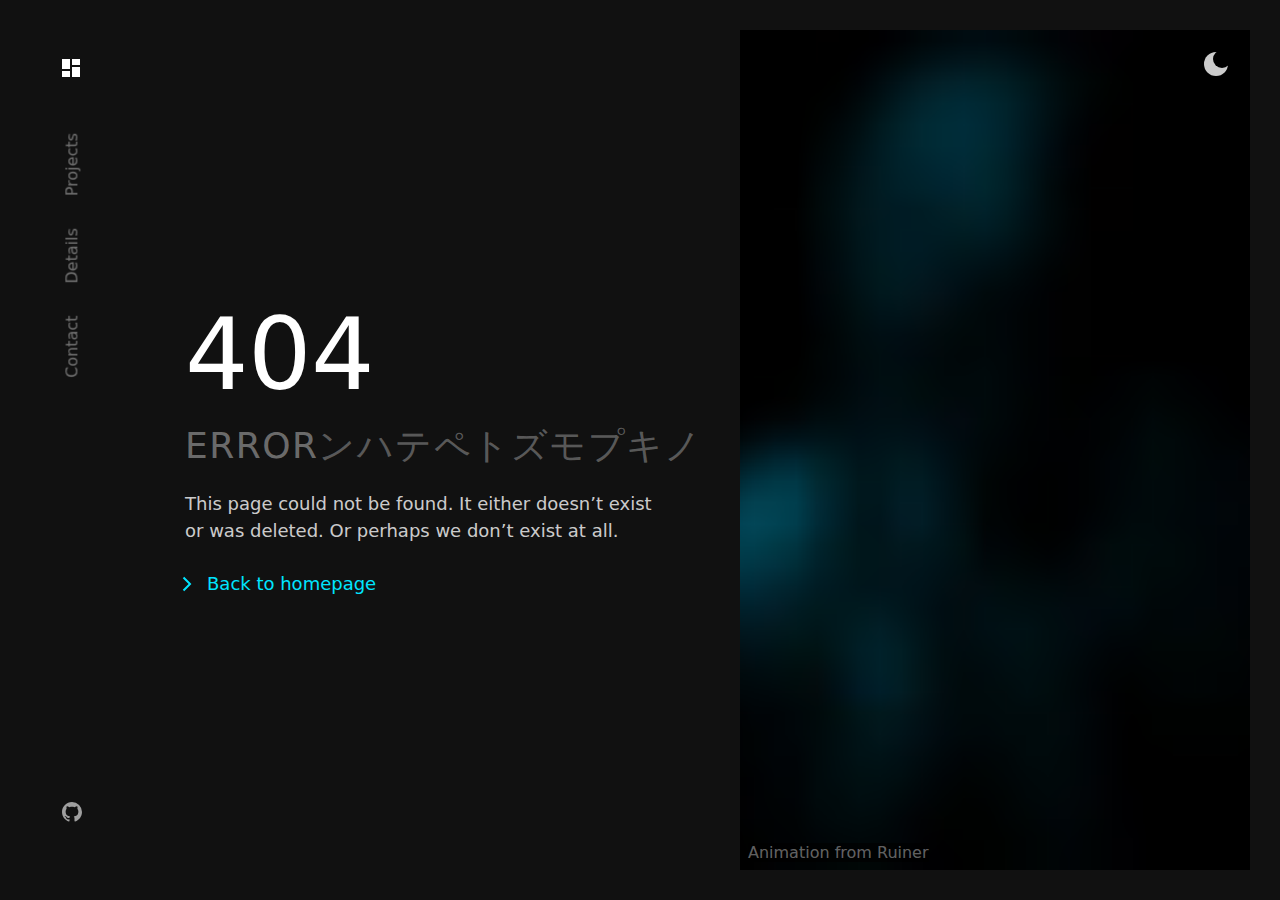
==== index.html @ 621470de "initial" ====
<!DOCTYPE html><html lang="en"><head><meta charset="utf-8"><meta content="width=device-width,initial-scale=1,shrink-to-fit=no,viewport-fit=cover" name="viewport"><link href="/apple-touch-icon.png" rel="apple-touch-icon" sizes="180x180"><link href="/favicon-32x32.png" rel="icon" type="image/png" sizes="32x32"><link href="/favicon-16x16.png" rel="icon" type="image/png" sizes="16x16"><link href="/site.webmanifest" rel="manifest"><link href="/safari-pinned-tab.svg" rel="mask-icon" color="#5bbad5"><meta content="#da532c" name="msapplication-TileColor"><meta content="#ffffff" name="theme-color"><link href="/humans.txt" rel="author" type="text/plain"><link href="/static/css/main.a9c631ac.chunk.css" rel="stylesheet"><script src="/static/js/0.b0298225.chunk.js" charset="utf-8"></script><script src="/static/js/1.e0204490.chunk.js" charset="utf-8"></script><script src="/static/js/2.ca61586b.chunk.js" charset="utf-8"></script><link href="/static/css/5.da871aa2.chunk.css" rel="stylesheet" type="text/css"><script src="/static/js/5.0b6d88a7.chunk.js" charset="utf-8"></script><link href="/static/media/gotham-medium.0ad7d622.woff2" rel="preload" data-react-helmet="true" as="font" crossorigin=""><link href="/static/media/gotham-book.9c2a0ce4.woff2" rel="preload" data-react-helmet="true" as="font" crossorigin=""><link href="https://X/" rel="canonical" data-react-helmet="true"><style data-react-helmet="true">@font-face{font-family:Gotham;font-weight:400;src:url(/static/media/gotham-book.9c2a0ce4.woff2) format("woff");font-display:swap}@font-face{font-family:Gotham;font-weight:500;src:url(/static/media/gotham-medium.0ad7d622.woff2) format("woff2");font-display:swap}</style><style data-react-helmet="true">:root{--rgbBlack:0 0 0;--rgbWhite:255 255 255;--bezierFastoutSlowin:cubic-bezier(0.4, 0.0, 0.2, 1);--durationXS:200ms;--durationS:300ms;--durationM:400ms;--durationL:600ms;--durationXL:800ms;--systemFontStack:system-ui,-apple-system,BlinkMacSystemFont,San Francisco,Roboto,Segoe UI,Ubuntu,Helvetica Neue,sans-serif;--fontStack:Gotham,system-ui,-apple-system,BlinkMacSystemFont,San Francisco,Roboto,Segoe UI,Ubuntu,Helvetica Neue,sans-serif;--monoFontStack:SFMono Regular,Roboto Mono,Consolas,Liberation Mono,Menlo,Courier,monospace;--japaneseFontStack:ヒラギノ角ゴ Pro W3,Hiragino Kaku Gothic Pro,Hiragino Sans,Osaka,メイリオ,Meiryo,Segoe UI,sans-serif;--fontWeightRegular:400;--fontWeightMedium:500;--fontWeightBold:700;--fontSizeH0:8.75rem;--fontSizeH1:6.25rem;--fontSizeH2:3.625rem;--fontSizeH3:2.375rem;--fontSizeH4:1.75rem;--fontSizeBodyXL:1.375rem;--fontSizeBodyL:1.25rem;--fontSizeBodyM:1.125rem;--fontSizeBodyS:1rem;--fontSizeBodyXS:0.875rem;--lineHeightTitle:1.1;--lineHeightBody:1.5;--maxWidthS:540px;--maxWidthM:720px;--maxWidthL:1096px;--maxWidthXL:1680px;--spaceOuter:64px;--spaceXS:4px;--spaceS:8px;--spaceM:16px;--spaceL:24px;--spaceXL:32px;--space2XL:48px;--space3XL:64px;--space4XL:96px;--space5XL:128px}@media (max-width:2080px){:root{--fontSizeH0:7.5rem;--fontSizeH1:5rem}}@media (max-width:1680px){:root{--maxWidthS:480px;--maxWidthM:640px;--maxWidthL:1000px;--maxWidthXL:1100px;--spaceOuter:48px;--fontSizeH0:6.25rem;--fontSizeH1:4.375rem;--fontSizeH2:3.25rem;--fontSizeH3:2.25rem;--fontSizeH4:1.625rem}}@media (max-width:1024px){:root{--fontSizeH0:5rem;--fontSizeH1:3.75rem;--fontSizeH2:3rem;--fontSizeH3:2rem;--fontSizeH4:1.5rem}}@media (max-width:696px){:root{--spaceOuter:24px;--fontSizeH0:3.5rem;--fontSizeH1:2.5rem;--fontSizeH2:2.125rem;--fontSizeH3:1.75rem;--fontSizeH4:1.375rem;--fontSizeBodyL:1.125rem;--fontSizeBodyM:1rem;--fontSizeBodyS:0.875rem}}@media (max-width:400px){:root{--spaceOuter:16px;--fontSizeH0:2.625rem;--fontSizeH1:2.375rem;--fontSizeH2:1.75rem;--fontSizeH3:1.5rem;--fontSizeH4:1.25rem}}.dark{--rgbBackground:17 17 17;--rgbBackgroundLight:26 26 26;--rgbPrimary:0 229 255;--rgbAccent:0 229 255;--rgbText:255 255 255;--rgbError:255 0 60;--colorTextTitle:rgb(var(--rgbText) / 1);--colorTextBody:rgb(var(--rgbText) / 0.8);--colorTextLight:rgb(var(--rgbText) / 0.6)}.light{--rgbBackground:242 242 242;--rgbBackgroundLight:255 255 255;--rgbPrimary:0 0 0;--rgbAccent:0 229 255;--rgbText:0 0 0;--rgbError:210 14 60;--colorTextTitle:rgb(var(--rgbText) / 1);--colorTextBody:rgb(var(--rgbText) / 0.7);--colorTextLight:rgb(var(--rgbText) / 0.6)}</style><title>Xavier W. Wang | Designer + Developer</title><link href="/static/media/iphone-11.dfa3acae.glb" rel="prefetch" data-react-helmet="true" as="fetch" crossorigin=""><link href="/static/media/macbook-pro.29527f3f.glb" rel="prefetch" data-react-helmet="true" as="fetch" crossorigin=""><meta content="Portfolio of Xavier W. Wang – a digital designer working on web & mobile apps with a focus on motion and user experience design." name="description" data-react-helmet="true"></head><body class="dark"><script>const preferredTheme=JSON.parse(localStorage.getItem("theme"));document.body.className=preferredTheme||"dark"</script><div id="root"><a class="visually-hidden skip-to-main visually-hidden--show-on-focus" href="#MainContent">Skip to main content</a><header class="navbar"><a class="navbar__logo" href="/#intro" aria-label="Hamish Williams, Designer"><svg aria-hidden="true" height="29" viewBox="0 0 26 29" width="46" class="monogram"><defs><clipPath id="monogram-clip-1"><path d="M13,3V9H21V3M13,21H21V11H13M3,21H11V15H3M3,13H11V3H3V13Z"></path></clipPath></defs><rect height="100%" width="100%" clip-path="url(#monogram-clip-1)"></rect><g clip-path="url(#monogram-clip-1)"><rect height="100%" width="100%" class="monogram__highlight"></rect></g></svg></a><button aria-expanded="false" aria-label="Menu" class="button nav-toggle button--icon-only"><span class="button__text"><div class="nav-toggle__inner"><svg aria-hidden="true" height="24" viewBox="0 0 24 24" width="24" class="icon nav-toggle__icon nav-toggle__icon--menu"><path d="M22 6H2V4h20v2zM2 13h16v-2H2v2zm0 7h20v-2H2v2z"></path></svg><svg aria-hidden="true" height="24" viewBox="0 0 24 24" width="24" class="icon nav-toggle__icon nav-toggle__icon--close"><path d="M19 6.41L17.59 5 12 10.59 6.41 5 5 6.41 10.59 12 5 17.59 6.41 19 12 13.41 17.59 19 19 17.59 13.41 12z"></path></svg></div></span></button><nav class="navbar__nav"><div class="navbar__nav-list"><a class="navbar__nav-link" href="/#project-1">Projects</a><a class="navbar__nav-link" href="/#details">Details</a><a class="navbar__nav-link" href="/contact">Contact</a></div><div class="navbar__nav-icons"><a class="navbar__nav-icon-link" href="https://github.com/Xavier-WW" rel="noopener noreferrer" target="_blank" aria-label="Github"><svg aria-hidden="true" height="24" viewBox="0 0 24 24" width="24" class="icon navbar__nav-icon"><path d="M12 2C6.477 2 2 6.477 2 12c0 4.42 2.87 8.17 6.84 9.5.5.08.66-.23.66-.5v-1.69c-2.77.6-3.36-1.34-3.36-1.34-.46-1.16-1.11-1.47-1.11-1.47-.91-.62.07-.6.07-.6 1 .07 1.53 1.03 1.53 1.03.87 1.52 2.34 1.07 2.91.83.09-.65.35-1.09.63-1.34-2.22-.25-4.55-1.11-4.55-4.92 0-1.11.38-2 1.03-2.71-.1-.25-.45-1.29.1-2.64 0 0 .84-.27 2.75 1.02.79-.22 1.65-.33 2.5-.33.85 0 1.71.11 2.5.33 1.91-1.29 2.75-1.02 2.75-1.02.55 1.35.2 2.39.1 2.64.65.71 1.03 1.6 1.03 2.71 0 3.82-2.34 4.66-4.57 4.91.36.31.69.92.69 1.85V21c0 .27.16.59.67.5C19.14 20.16 22 16.42 22 12A10 10 0 0012 2z"></path></svg></a></div></nav></header><main class="app" id="MainContent" tabindex="-1"><div class="app__page app__page--entered"><div class="home"><section aria-labelledby="intro-title" class="section intro" id="intro" tabindex="-1"><header class="intro__text"><h1 class="intro__name intro__name--exited" id="intro-title"><span class="decoder-text"><span class="visually-hidden decoder-text__label visually-hidden--hidden">Xavier W. Wang</span><span class="decoder-text__content" aria-hidden="true"><span class="decoder-text__glyph">カ</span><span class="decoder-text__glyph">ネ</span><span class="decoder-text__glyph">ポ</span><span class="decoder-text__glyph">ソ</span><span class="decoder-text__glyph">サ</span><span class="decoder-text__glyph">ラ</span><span class="decoder-text__glyph">フ</span><span class="decoder-text__glyph">ユ</span><span class="decoder-text__glyph">ー</span><span class="decoder-text__glyph">ソ</span><span class="decoder-text__glyph">レ</span><span class="decoder-text__glyph">エ</span><span class="decoder-text__glyph">キ</span><span class="decoder-text__glyph">コ</span></span></span></h1><h2 class="intro__title heading heading--align-auto heading--level-0 heading--weight-medium"><span class="visually-hidden intro__title-label visually-hidden--hidden">Designer + Developer, Prototyper, Painter, Illustrator, and Modder</span><span class="intro__title-row intro__title-row--hidden" aria-hidden="true"><span class="intro__title-word intro__title-word--exited" style="--delay:200ms">Designer</span><span class="intro__title-line intro__title-line--exited"></span></span><span class="intro__title-row intro__title-row--hidden"><span class="intro__title-word intro__title-word--plus intro__title-word--entering" aria-hidden="true" style="--delay:600ms">Developer</span></span></h2></header><div class="intro__mobile-scroll-indicator intro__mobile-scroll-indicator--exited"><svg aria-hidden="true" height="15" viewBox="0 0 43 15" width="43" stroke="currentColor"><path d="M1 1l20.5 12L42 1" fill="none" stroke-width="2"></path></svg></div></section><section aria-labelledby="project-1-title" class="section project-summary" id="project-1" tabindex="-1"><div class="project-summary__content"><div class="project-summary__preview"><svg aria-hidden="true" height="137" viewBox="0 0 750 137" width="750" class="project-summary__svg project-summary__svg--laptop project-summary__svg--exited" fill="currentColor" style="--opacity:1"><path d="M113.904 33.552l-.288 1.152a18.13 18.13 0 0 1-.432 1.44l-.864 3.744c-11.808 46.224-36.864 75.312-82.656 95.76-4.752-9.648-8.784-15.12-18.144-24.192 38.304-11.952 64.224-37.44 72.432-70.992H23.76c-15.264.144-18.72.288-23.76.864v-25.92c5.472.864 9.504 1.152 24.192 1.152h73.44c.432-8.928 7.344-15.552 16.128-15.552 9.072 0 16.272 7.2 16.272 16.272s-7.056 16.128-16.128 16.272zm-.144-24.48c-4.464 0-8.208 3.744-8.208 8.208 0 4.32 3.744 8.064 8.208 8.064s8.208-3.744 8.208-8.064c0-4.464-3.744-8.208-8.208-8.208zm104.528 111.024h-61.776v9.936h-26.208c.864-7.92 1.152-12.816 1.152-23.472V32.544c0-6.192-.144-10.656-.576-16.56 5.04.432 7.92.576 17.424.576h77.616c8.928 0 11.088 0 17.856-.576-.288 5.04-.432 10.224-.432 16.992v73.008c0 11.088.288 18 1.008 23.76h-26.064v-9.648zm0-23.04V39.6h-61.776v57.456h61.776zm45.776-68.688L276.88 7.92c15.84 5.76 31.392 12.96 41.328 19.008L305.392 48.96C292 40.032 276.88 32.544 264.064 28.368zm73.008-16.992l14.256-4.752c5.04 6.624 9.36 14.688 12.672 22.896l-14.256 5.184c-3.888-9.504-7.488-16.272-12.672-23.328zm-84.24 52.416L266.08 43.2c15.408 6.048 28.944 12.816 40.176 20.448l-12.24 22.608c-10.368-8.064-26.496-16.848-41.184-22.464zM357.808 4.608L371.344 0c4.752 6.048 8.784 12.816 12.816 22.176l-13.824 5.04c-4.032-9.504-7.776-16.272-12.528-22.608zm-93.6 128.88l-7.2-27.36c12.672 0 30.96-3.888 44.352-9.216 26.928-10.656 45.936-31.824 56.16-62.928 6.912 7.776 13.536 13.392 21.168 18C360.4 97.2 327.712 121.968 274.432 131.04c-5.04 1.008-7.344 1.584-10.224 2.448zM449.952 64.8v42.912h22.464c9.216 0 13.68-.144 19.44-.864v21.888c-5.184-.432-9.216-.576-19.44-.576h-66.96c-10.512 0-12.672 0-19.584.576v-21.888c5.328.72 8.928.864 19.44.864h21.6V64.8h-13.248c-9.504 0-12.528.144-18.72.72V43.488c5.616.72 9.936 1.008 18.576 1.008h50.256c9.216 0 13.248-.288 18.864-1.008V65.52c-4.032-.432-9.936-.72-18.864-.72h-13.824zm97.472-62.064l27.216 4.896c-.72 1.296-1.008 1.728-1.728 3.6-.288.432-.576 1.296-1.008 2.16-.576 1.44-1.008 2.448-1.296 3.024-1.872 4.176-1.872 4.176-2.88 6.192l36.144-.432c5.616 0 7.2-.288 10.656-1.584L626.48 32.4c-1.728 2.88-2.16 3.744-4.176 10.224-7.344 23.904-17.136 42.624-29.808 57.024C579.392 114.624 563.12 126 539.504 136.8c-4.752-9.216-9.216-14.832-17.28-21.888 20.448-7.488 35.424-16.704 48.096-29.376 10.656-10.8 18.72-24.336 24.048-40.896l-38.304.432c-9.36 14.832-19.008 25.344-32.688 36.144-7.344-8.352-10.944-11.52-20.448-17.28 17.568-12.384 28.944-25.488 38.304-43.92 3.744-7.488 5.472-12.24 6.192-17.28zm137.936 130.32h-27.792c.576-6.48.864-10.656.864-22.032V27.216c0-11.664-.144-13.104-1.008-20.88h27.792c-.576 4.176-.72 11.376-.72 21.024v19.728c24.48 8.064 43.056 16.56 65.52 29.952l-13.68 24.48c-13.968-9.648-30.96-19.008-45.36-25.056-5.04-2.016-5.04-2.016-6.48-2.88v37.44c0 9.648.288 16.848.864 22.032z"></path></svg><div class="model project-summary__model project-summary__model--laptop" style="--delay:800ms" aria-label="Glimpse" role="img"><canvas class="model__canvas" height="1008" style="width:604px;height:504px" width="1208"></canvas></div></div><div class="project-summary__details"><div class="project-summary__index" aria-hidden="true"><div class="divider" style="--lineWidth:100%;--lineHeight:2px;--collapseDelay:1000ms"><div class="divider__line divider__line--collapsed"></div></div><span class="project-summary__index-number project-summary__index-number--exited">01</span></div><h2 class="project-summary__title project-summary__title--exited heading heading--align-auto heading--level-3 heading--weight-medium" id="project-1-title">Designing the future of education</h2><p class="project-summary__description project-summary__description--exited text text--align-auto text--size-m text--weight-auto">Designing a platform to bridge front-end designers and developers</p><div class="project-summary__button project-summary__button--exited"><a class="button" href="/projects/X"><span class="button__text">View Project</span><svg aria-hidden="true" height="24" viewBox="0 0 24 24" width="24" class="icon button__icon button__icon--end button__icon--shift"><path d="M14.207 4.793l6.5 6.5.707.707-.707.707-6.5 6.5-1.414-1.414L17.586 13H3v-2h14.586l-4.793-4.793 1.414-1.414z"></path></svg></a></div></div></div></section><section aria-labelledby="project-2 genre-2-title" class="section project-summary project-summary--alternate" id="project-2 genre-2" tabindex="-1"><div class="project-summary__content"><div class="project-summary__preview"><svg aria-hidden="true" height="137" viewBox="0 0 750 137" width="750" class="project-summary__svg project-summary__svg--phone project-summary__svg--exited" fill="currentColor" style="--opacity:1"><path d="M113.904 33.552l-.288 1.152a18.13 18.13 0 0 1-.432 1.44l-.864 3.744c-11.808 46.224-36.864 75.312-82.656 95.76-4.752-9.648-8.784-15.12-18.144-24.192 38.304-11.952 64.224-37.44 72.432-70.992H23.76c-15.264.144-18.72.288-23.76.864v-25.92c5.472.864 9.504 1.152 24.192 1.152h73.44c.432-8.928 7.344-15.552 16.128-15.552 9.072 0 16.272 7.2 16.272 16.272s-7.056 16.128-16.128 16.272zm-.144-24.48c-4.464 0-8.208 3.744-8.208 8.208 0 4.32 3.744 8.064 8.208 8.064s8.208-3.744 8.208-8.064c0-4.464-3.744-8.208-8.208-8.208zm104.528 111.024h-61.776v9.936h-26.208c.864-7.92 1.152-12.816 1.152-23.472V32.544c0-6.192-.144-10.656-.576-16.56 5.04.432 7.92.576 17.424.576h77.616c8.928 0 11.088 0 17.856-.576-.288 5.04-.432 10.224-.432 16.992v73.008c0 11.088.288 18 1.008 23.76h-26.064v-9.648zm0-23.04V39.6h-61.776v57.456h61.776zm45.776-68.688L276.88 7.92c15.84 5.76 31.392 12.96 41.328 19.008L305.392 48.96C292 40.032 276.88 32.544 264.064 28.368zm73.008-16.992l14.256-4.752c5.04 6.624 9.36 14.688 12.672 22.896l-14.256 5.184c-3.888-9.504-7.488-16.272-12.672-23.328zm-84.24 52.416L266.08 43.2c15.408 6.048 28.944 12.816 40.176 20.448l-12.24 22.608c-10.368-8.064-26.496-16.848-41.184-22.464zM357.808 4.608L371.344 0c4.752 6.048 8.784 12.816 12.816 22.176l-13.824 5.04c-4.032-9.504-7.776-16.272-12.528-22.608zm-93.6 128.88l-7.2-27.36c12.672 0 30.96-3.888 44.352-9.216 26.928-10.656 45.936-31.824 56.16-62.928 6.912 7.776 13.536 13.392 21.168 18C360.4 97.2 327.712 121.968 274.432 131.04c-5.04 1.008-7.344 1.584-10.224 2.448zM449.952 64.8v42.912h22.464c9.216 0 13.68-.144 19.44-.864v21.888c-5.184-.432-9.216-.576-19.44-.576h-66.96c-10.512 0-12.672 0-19.584.576v-21.888c5.328.72 8.928.864 19.44.864h21.6V64.8h-13.248c-9.504 0-12.528.144-18.72.72V43.488c5.616.72 9.936 1.008 18.576 1.008h50.256c9.216 0 13.248-.288 18.864-1.008V65.52c-4.032-.432-9.936-.72-18.864-.72h-13.824zm97.472-62.064l27.216 4.896c-.72 1.296-1.008 1.728-1.728 3.6-.288.432-.576 1.296-1.008 2.16-.576 1.44-1.008 2.448-1.296 3.024-1.872 4.176-1.872 4.176-2.88 6.192l36.144-.432c5.616 0 7.2-.288 10.656-1.584L626.48 32.4c-1.728 2.88-2.16 3.744-4.176 10.224-7.344 23.904-17.136 42.624-29.808 57.024C579.392 114.624 563.12 126 539.504 136.8c-4.752-9.216-9.216-14.832-17.28-21.888 20.448-7.488 35.424-16.704 48.096-29.376 10.656-10.8 18.72-24.336 24.048-40.896l-38.304.432c-9.36 14.832-19.008 25.344-32.688 36.144-7.344-8.352-10.944-11.52-20.448-17.28 17.568-12.384 28.944-25.488 38.304-43.92 3.744-7.488 5.472-12.24 6.192-17.28zm137.936 130.32h-27.792c.576-6.48.864-10.656.864-22.032V27.216c0-11.664-.144-13.104-1.008-20.88h27.792c-.576 4.176-.72 11.376-.72 21.024v19.728c24.48 8.064 43.056 16.56 65.52 29.952l-13.68 24.48c-13.968-9.648-30.96-19.008-45.36-25.056-5.04-2.016-5.04-2.016-6.48-2.88v37.44c0 9.648.288 16.848.864 22.032z"></path></svg><div class="model project-summary__model project-summary__model--phone" style="--delay:500ms" aria-label="XXX" role="img"><canvas class="model__canvas" height="1334" style="width:466px;height:667px" width="932"></canvas></div></div><div class="project-summary__details"><div class="project-summary__index" aria-hidden="true"><div class="divider" style="--lineWidth:100%;--lineHeight:2px;--collapseDelay:1000ms"><div class="divider__line divider__line--collapsed"></div></div><span class="project-summary__index-number project-summary__index-number--exited">02</span></div><h2 class="project-summary__title project-summary__title--exited heading heading--align-auto heading--level-3 heading--weight-medium" id="project-2 genre-2-title">project-2 genre-2</h2><p class="project-summary__description project-summary__description--exited text text--align-auto text--size-m text--weight-auto">Design and development -</p><div class="project-summary__button project-summary__button--exited"><a class="button" href="https://" rel="noopener noreferrer" target="_blank"><span class="button__text">View </span><svg aria-hidden="true" height="24" viewBox="0 0 24 24" width="24" class="icon button__icon button__icon--end button__icon--shift"><path d="M14.207 4.793l6.5 6.5.707.707-.707.707-6.5 6.5-1.414-1.414L17.586 13H3v-2h14.586l-4.793-4.793 1.414-1.414z"></path></svg></a></div></div></div></section><section aria-labelledby="project-3 genre-3-title" class="section project-summary" id="project-3 genre-3" tabindex="-1"><div class="project-summary__content"><div class="project-summary__preview"><svg aria-hidden="true" height="137" viewBox="0 0 750 137" width="750" class="project-summary__svg project-summary__svg--laptop project-summary__svg--exited" fill="currentColor" style="--opacity:1"><path d="M113.904 33.552l-.288 1.152a18.13 18.13 0 0 1-.432 1.44l-.864 3.744c-11.808 46.224-36.864 75.312-82.656 95.76-4.752-9.648-8.784-15.12-18.144-24.192 38.304-11.952 64.224-37.44 72.432-70.992H23.76c-15.264.144-18.72.288-23.76.864v-25.92c5.472.864 9.504 1.152 24.192 1.152h73.44c.432-8.928 7.344-15.552 16.128-15.552 9.072 0 16.272 7.2 16.272 16.272s-7.056 16.128-16.128 16.272zm-.144-24.48c-4.464 0-8.208 3.744-8.208 8.208 0 4.32 3.744 8.064 8.208 8.064s8.208-3.744 8.208-8.064c0-4.464-3.744-8.208-8.208-8.208zm104.528 111.024h-61.776v9.936h-26.208c.864-7.92 1.152-12.816 1.152-23.472V32.544c0-6.192-.144-10.656-.576-16.56 5.04.432 7.92.576 17.424.576h77.616c8.928 0 11.088 0 17.856-.576-.288 5.04-.432 10.224-.432 16.992v73.008c0 11.088.288 18 1.008 23.76h-26.064v-9.648zm0-23.04V39.6h-61.776v57.456h61.776zm45.776-68.688L276.88 7.92c15.84 5.76 31.392 12.96 41.328 19.008L305.392 48.96C292 40.032 276.88 32.544 264.064 28.368zm73.008-16.992l14.256-4.752c5.04 6.624 9.36 14.688 12.672 22.896l-14.256 5.184c-3.888-9.504-7.488-16.272-12.672-23.328zm-84.24 52.416L266.08 43.2c15.408 6.048 28.944 12.816 40.176 20.448l-12.24 22.608c-10.368-8.064-26.496-16.848-41.184-22.464zM357.808 4.608L371.344 0c4.752 6.048 8.784 12.816 12.816 22.176l-13.824 5.04c-4.032-9.504-7.776-16.272-12.528-22.608zm-93.6 128.88l-7.2-27.36c12.672 0 30.96-3.888 44.352-9.216 26.928-10.656 45.936-31.824 56.16-62.928 6.912 7.776 13.536 13.392 21.168 18C360.4 97.2 327.712 121.968 274.432 131.04c-5.04 1.008-7.344 1.584-10.224 2.448zM449.952 64.8v42.912h22.464c9.216 0 13.68-.144 19.44-.864v21.888c-5.184-.432-9.216-.576-19.44-.576h-66.96c-10.512 0-12.672 0-19.584.576v-21.888c5.328.72 8.928.864 19.44.864h21.6V64.8h-13.248c-9.504 0-12.528.144-18.72.72V43.488c5.616.72 9.936 1.008 18.576 1.008h50.256c9.216 0 13.248-.288 18.864-1.008V65.52c-4.032-.432-9.936-.72-18.864-.72h-13.824zm97.472-62.064l27.216 4.896c-.72 1.296-1.008 1.728-1.728 3.6-.288.432-.576 1.296-1.008 2.16-.576 1.44-1.008 2.448-1.296 3.024-1.872 4.176-1.872 4.176-2.88 6.192l36.144-.432c5.616 0 7.2-.288 10.656-1.584L626.48 32.4c-1.728 2.88-2.16 3.744-4.176 10.224-7.344 23.904-17.136 42.624-29.808 57.024C579.392 114.624 563.12 126 539.504 136.8c-4.752-9.216-9.216-14.832-17.28-21.888 20.448-7.488 35.424-16.704 48.096-29.376 10.656-10.8 18.72-24.336 24.048-40.896l-38.304.432c-9.36 14.832-19.008 25.344-32.688 36.144-7.344-8.352-10.944-11.52-20.448-17.28 17.568-12.384 28.944-25.488 38.304-43.92 3.744-7.488 5.472-12.24 6.192-17.28zm137.936 130.32h-27.792c.576-6.48.864-10.656.864-22.032V27.216c0-11.664-.144-13.104-1.008-20.88h27.792c-.576 4.176-.72 11.376-.72 21.024v19.728c24.48 8.064 43.056 16.56 65.52 29.952l-13.68 24.48c-13.968-9.648-30.96-19.008-45.36-25.056-5.04-2.016-5.04-2.016-6.48-2.88v37.44c0 9.648.288 16.848.864 22.032z"></path></svg><div class="model project-summary__model project-summary__model--laptop" style="--delay:800ms" aria-label="Annotating a biomedical" role="img"><canvas class="model__canvas" height="1008" style="width:604px;height:504px" width="1208"></canvas></div></div><div class="project-summary__details"><div class="project-summary__index" aria-hidden="true"><div class="divider" style="--lineWidth:100%;--lineHeight:2px;--collapseDelay:1000ms"><div class="divider__line divider__line--collapsed"></div></div><span class="project-summary__index-number project-summary__index-number--exited">03</span></div><h2 class="project-summary__title project-summary__title--exited heading heading--align-auto heading--level-3 heading--weight-medium" id="project-3 genre-3-title">project-3 genre-3</h2><p class="project-summary__description project-summary__description--exited text text--align-auto text--size-m text--weight-auto">I</p><div class="project-summary__button project-summary__button--exited"><a class="button" href="/projects/X"><span class="button__text">View Project</span><svg aria-hidden="true" height="24" viewBox="0 0 24 24" width="24" class="icon button__icon button__icon--end button__icon--shift"><path d="M14.207 4.793l6.5 6.5.707.707-.707.707-6.5 6.5-1.414-1.414L17.586 13H3v-2h14.586l-4.793-4.793 1.414-1.414z"></path></svg></a></div></div></div></section><section aria-labelledby="details-title" class="section profile" id="details" tabindex="-1"><div class="profile__content"><div class="profile__column"><h3 class="profile__title profile__title--exited heading heading--align-auto heading--level-3 heading--weight-medium" id="details-title"><span class="decoder-text"><span class="visually-hidden decoder-text__label visually-hidden--hidden">Hi there</span><span class="decoder-text__content" aria-hidden="true"><span class="decoder-text__glyph">ヰ</span><span class="decoder-text__glyph">ゼ</span><span class="decoder-text__glyph">メ</span><span class="decoder-text__glyph">ボ</span><span class="decoder-text__glyph">ネ</span><span class="decoder-text__glyph">パ</span><span class="decoder-text__glyph">ブ</span><span class="decoder-text__glyph">ユ</span></span></span></h3><p class="profile__description profile__description--exited text text--align-auto text--size-l text--weight-auto">I’m Xavier, currently, I live in Halifax working as an Interdisciplinary designer. My projects include UX design, Graphic design, and Design consult. Being comfortable with code allows me to rapidly prototype and validate experiences. If you're interested in the tools and software I use check out my <a class="link" href="/uses">uses page</a>.</p><p class="profile__description profile__description--exited text text--align-auto text--size-l text--weight-auto">I’m always down for hearing about new projects, so feel free to drop me a line.</p><a class="button profile__button profile__button--exited button--secondary" href="/contact"><svg aria-hidden="true" height="24" viewBox="0 0 24 24" width="24" class="icon button__icon button__icon--start"><path d="M2.01 21L23 12 2.01 3 2 10l15 2-15 2 .01 7z"></path></svg><span class="button__text">Send me a message</span></a></div><div class="profile__column"><div class="profile__tag" aria-hidden="true"><div class="divider" style="--lineWidth:100%;--lineHeight:2px;--collapseDelay:1000ms"><div class="divider__line divider__line--collapsed"></div></div><div class="profile__tag-text profile__tag-text--exited">About Me</div></div><div class="profile__image-wrapper"><div class="image image--dark image--reveal" style="--delay:100ms"><div class="image__element-wrapper image__element-wrapper--reveal" style="--delay:1100ms"><img alt="Me standing in front of the Torii on Miyajima, an island off the coast of Hiroshima in Japan" class="image__element" decoding="async" height="504" width="432" sizes="(max-width: 696px) 100vw, 480px"><img alt="" class="image__placeholder" decoding="async" height="504" width="432" aria-hidden="true" role="presentation" src="[data-uri]" style="--delay:100ms"></div></div><svg aria-hidden="true" height="765" viewBox="0 0 135 765" width="135" class="profile__svg profile__svg--exited" fill="currentColor"><path d="M32.544 651.088l1.152.288c.576.144 1.008.288 1.44.432l3.744.864c46.224 11.808 75.312 36.864 95.76 82.656-9.648 4.752-15.12 8.784-24.192 18.144-11.952-38.304-37.44-64.224-70.992-72.432v60.192c.144 15.264.288 18.72.864 23.76H14.4c.864-5.472 1.152-9.504 1.152-24.192v-73.44C6.624 666.928 0 660.016 0 651.232c0-9.072 7.2-16.272 16.272-16.272s16.128 7.056 16.272 16.128zm-24.48.144c0 4.464 3.744 8.208 8.208 8.208 4.32 0 8.064-3.744 8.064-8.208s-3.744-8.208-8.064-8.208c-4.464 0-8.208 3.744-8.208 8.208zm111.024-104.528v61.776h9.936v26.208c-7.92-.864-12.816-1.152-23.472-1.152H31.536c-6.192 0-10.656.144-16.56.576.432-5.04.576-7.92.576-17.424v-77.616c0-8.928 0-11.088-.576-17.856 5.04.288 10.224.432 16.992.432h73.008c11.088 0 18-.288 23.76-1.008v26.064h-9.648zm-23.04 0H38.592v61.776h57.456v-61.776zM12.96 403.44l12.528-12.96c2.448 1.584 3.168 1.872 8.064 3.024 26.784 6.48 44.784 15.12 61.2 28.944 15.984 13.392 27.504 29.52 39.168 54.864-10.944 5.616-14.832 8.64-24.192 18.144-6.768-20.736-15.552-35.856-28.224-48.528-12.24-12.096-25.344-19.44-42.624-23.904v59.76c0 13.968.144 16.56.864 24.192H13.68c1.008-6.192 1.152-10.512 1.152-24.624v-68.4c0-4.752-.432-7.344-1.872-10.512zm13.968-106.112l13.824-20.16c1.584 1.872 1.584 1.872 5.04 5.04 8.64 7.776 16.272 16.56 23.472 26.64h44.352c9.36 0 14.688-.144 19.872-.864v25.632c-5.616-.72-9.36-1.008-19.872-1.008H83.52c7.344 12.24 9.36 16.848 16.992 37.584-7.92 3.168-13.392 6.48-20.448 12.24-6.192-22.176-15.12-41.328-27.36-58.32-8.784-12.24-18.432-22.32-25.776-26.784zm55.584-35.264H54.72c1.008-6.768 1.296-14.544 1.296-29.52v-68.832c0-14.4-.288-19.872-1.296-29.52h27.792c-.72 6.912-.864 13.248-.864 29.664V232.4c0 16.128.144 20.88.864 29.664zM8.352 113.76l1.584-27.216c4.896.576 4.896.576 33.408 1.584 30.096.864 46.08 3.744 61.776 10.656 10.656 4.752 18.432 10.224 28.8 20.016-9.648 7.344-13.68 11.376-20.16 20.592-7.344-8.208-13.392-12.672-22.896-17.136-14.112-6.768-31.968-9.072-69.264-9.072-6.336 0-9.504.144-13.248.576zm-.72-40.896V45.792c5.904.864 8.208 1.008 16.704 1.152l75.456.72c-4.896-7.776-9.072-12.384-15.84-17.28-7.344-5.184-14.832-8.64-24.624-11.232C68.256 11.952 72 8.208 78.336 0c16.128 6.48 27.216 13.968 36.576 24.912 7.344 8.64 11.088 15.696 16.416 30.24 1.44 4.032 1.872 5.184 3.024 7.056l-12.96 12.384c-3.744-1.296-6.192-1.584-12.096-1.584l-85.248-.72h-5.184c-4.608 0-7.776.144-11.232.576z"></path></svg></div></div></div></section><footer class="footer"><span class="footer__date">© 2021 Xavier W. Wang.</span><a class="link footer__link link--secondary" href="/humans.txt" rel="noreferrer noopener" target="_self">By yours truly</a></footer></div></div></main></div><script>!function(e){function t(t){for(var n,o,u=t[0],i=t[1],f=t[2],l=0,d=[];l<u.length;l++)o=u[l],Object.prototype.hasOwnProperty.call(a,o)&&a[o]&&d.push(a[o][0]),a[o]=0;for(n in i)Object.prototype.hasOwnProperty.call(i,n)&&(e[n]=i[n]);for(s&&s(t);d.length;)d.shift()();return c.push.apply(c,f||[]),r()}function r(){for(var e,t=0;t<c.length;t++){for(var r=c[t],n=!0,o=1;o<r.length;o++){var i=r[o];0!==a[i]&&(n=!1)}n&&(c.splice(t--,1),e=u(u.s=r[0]))}return e}var n={},o={4:0},a={4:0},c=[];function u(t){if(n[t])return n[t].exports;var r=n[t]={i:t,l:!1,exports:{}};return e[t].call(r.exports,r,r.exports,u),r.l=!0,r.exports}u.e=function(e){var t=[];o[e]?t.push(o[e]):0!==o[e]&&{5:1,7:1,8:1,9:1,10:1,11:1,12:1,13:1,14:1}[e]&&t.push(o[e]=new Promise((function(t,r){for(var n="static/css/"+({}[e]||e)+"."+{0:"31d6cfe0",1:"31d6cfe0",2:"31d6cfe0",5:"da871aa2",7:"d62c2e3d",8:"b1d6b090",9:"65817527",10:"f34e198c",11:"02528a26",12:"5d194e80",13:"8df748a7",14:"a190fbef",15:"31d6cfe0"}[e]+".chunk.css",a=u.p+n,c=document.getElementsByTagName("link"),i=0;i<c.length;i++){var f=(s=c[i]).getAttribute("data-href")||s.getAttribute("href");if("stylesheet"===s.rel&&(f===n||f===a))return t()}var l=document.getElementsByTagName("style");for(i=0;i<l.length;i++){var s;if((f=(s=l[i]).getAttribute("data-href"))===n||f===a)return t()}var d=document.createElement("link");d.rel="stylesheet",d.type="text/css",d.onload=t,d.onerror=function(t){var n=t&&t.target&&t.target.src||a,c=new Error("Loading CSS chunk "+e+" failed.\n("+n+")");c.code="CSS_CHUNK_LOAD_FAILED",c.request=n,delete o[e],d.parentNode.removeChild(d),r(c)},d.href=a,document.getElementsByTagName("head")[0].appendChild(d)})).then((function(){o[e]=0})));var r=a[e];if(0!==r)if(r)t.push(r[2]);else{var n=new Promise((function(t,n){r=a[e]=[t,n]}));t.push(r[2]=n);var c,i=document.createElement("script");i.charset="utf-8",i.timeout=120,u.nc&&i.setAttribute("nonce",u.nc),i.src=function(e){return u.p+"static/js/"+({}[e]||e)+"."+{0:"b0298225",1:"e0204490",2:"ca61586b",5:"0b6d88a7",7:"3e85dca8",8:"c5c7b6a7",9:"9e13a898",10:"ba527cc8",11:"ef9a4559",12:"6a9ab4aa",13:"5e18566c",14:"4534d215",15:"79ff2cbd"}[e]+".chunk.js"}(e);var f=new Error;c=function(t){i.onerror=i.onload=null,clearTimeout(l);var r=a[e];if(0!==r){if(r){var n=t&&("load"===t.type?"missing":t.type),o=t&&t.target&&t.target.src;f.message="Loading chunk "+e+" failed.\n("+n+": "+o+")",f.name="ChunkLoadError",f.type=n,f.request=o,r[1](f)}a[e]=void 0}};var l=setTimeout((function(){c({type:"timeout",target:i})}),12e4);i.onerror=i.onload=c,document.head.appendChild(i)}return Promise.all(t)},u.m=e,u.c=n,u.d=function(e,t,r){u.o(e,t)||Object.defineProperty(e,t,{enumerable:!0,get:r})},u.r=function(e){"undefined"!=typeof Symbol&&Symbol.toStringTag&&Object.defineProperty(e,Symbol.toStringTag,{value:"Module"}),Object.defineProperty(e,"__esModule",{value:!0})},u.t=function(e,t){if(1&t&&(e=u(e)),8&t)return e;if(4&t&&"object"==typeof e&&e&&e.__esModule)return e;var r=Object.create(null);if(u.r(r),Object.defineProperty(r,"default",{enumerable:!0,value:e}),2&t&&"string"!=typeof e)for(var n in e)u.d(r,n,function(t){return e[t]}.bind(null,n));return r},u.n=function(e){var t=e&&e.__esModule?function(){return e.default}:function(){return e};return u.d(t,"a",t),t},u.o=function(e,t){return Object.prototype.hasOwnProperty.call(e,t)},u.p="/",u.oe=function(e){throw console.error(e),e};var i=this.webpackJsonpportfolio=this.webpackJsonpportfolio||[],f=i.push.bind(i);i.push=t,i=i.slice();for(var l=0;l<i.length;l++)t(i[l]);var s=f;r()}([])</script><script src="/static/js/6.7d664ba1.chunk.js"></script><script src="/static/js/main.3aeafd5b.chunk.js"></script></body></html>
---- static/css/main.a9c631ac.chunk.css ----
.monogram{fill:var(--colorTextTitle);transition:fill var(--durationL) ease}.monogram__highlight{fill:rgb(var(--rgbAccent));opacity:0;transform:scaleY(0);transform-origin:top;transition:opacity .1s ease var(--durationM)}@media (prefers-reduced-motion:no-preference){.monogram__highlight{transition:transform var(--durationM) var(--bezierFastoutSlowin),opacity .1s ease var(--durationM)}}.monogram:hover .monogram__highlight,a:focus .monogram__highlight,a:hover .monogram__highlight{opacity:1;transform:scaleX(1);transform-origin:bottom;transition:opacity .1s ease}@media (prefers-reduced-motion:no-preference){.monogram:hover .monogram__highlight,a:focus .monogram__highlight,a:hover .monogram__highlight{transition:transform var(--durationM) var(--bezierFastoutSlowin),opacity .1s ease}}.icon{display:block;fill:currentColor}.visually-hidden{position:absolute}.visually-hidden--hidden,.visually-hidden--show-on-focus:not(:focus){border:0;clip:rect(0 0 0 0);height:1px;width:1px;margin:-1px;padding:0;overflow:hidden;position:absolute;white-space:nowrap;word-wrap:normal}.loader{display:flex;justify-content:center;width:var(--size);height:var(--size)}.loader-text{color:inherit;font-size:var(--fontSizeBodyS);font-weight:var(--fontWeightMedium)}.loader__content{display:grid;grid-template-columns:repeat(3,var(--spanSize));grid-gap:var(--gapSize);gap:var(--gapSize);align-items:center;justify-content:center;transform:skewX(22deg)}@keyframes loader-span{0%{transform:scaleY(0);opacity:.5;transform-origin:top}40%{transform:scaleY(1);opacity:1;transform-origin:top}60%{transform:scaleY(1);opacity:1;transform-origin:bottom}to{transform:scaleY(0);opacity:.5;transform-origin:bottom}}.loader__span{height:60%;background:currentColor;animation:loader-span 1s var(--bezierFastoutSlowin) infinite;transform:scaleY(0);transform-origin:top left}.loader__span:nth-child(2){animation-delay:.1s}.loader__span:nth-child(3){animation-delay:.2s}.button{--buttonSize:3.5rem;--buttonFontSize:1.125rem;--buttonFocusWidth:4px;--buttonPadding:0 var(--spaceL);--buttonTextColor:rgb(var(--rgbBackground));--buttonTextVisibility:visible;outline:none;height:var(--buttonSize);padding:var(--buttonPadding);cursor:pointer;transition-property:opacity,color,background;transition-duration:var(--durationS);transition-timing-function:var(--bezierFastoutSlowin);display:inline-flex;align-items:center;color:var(--buttonTextColor);position:relative;z-index:1}.button:focus{box-shadow:0 0 0 4px rgb(var(--rgbBackground)),0 0 0 8px rgb(var(--rgbText))}.button:after{content:"";transition-property:opacity,color,background;transition-duration:var(--durationM);transition-timing-function:var(--bezierFastoutSlowin);background:rgb(var(--rgbPrimary));position:absolute;inset:0;z-index:-1;-webkit-clip-path:polygon(0 0,100% 0,100% calc(100% - 8px),calc(100% - 8px) 100%,0 100%);clip-path:polygon(0 0,100% 0,100% calc(100% - 8px),calc(100% - 8px) 100%,0 100%)}.button:active{box-shadow:none;transition-duration:calc(var(--durationXS)/2)}@media (prefers-reduced-motion:no-preference){.button{transition-property:transform,opacity,color,background}.button:hover{transform:scale(1.05)}.button:active{transform:scale(1)}}.button--secondary{--buttonSpace:10px;--buttonTextColor:rgb(var(--rgbPrimary));background:none;padding-left:var(--buttonSpace);padding-right:var(--buttonSpace);position:relative;left:calc(var(--buttonSpace)*-1);height:2rem}.button--secondary:after{content:"";height:2rem;position:absolute;inset:0;background-color:rgb(var(--rgbPrimary)/.2);transform:scaleX(0);transform-origin:right;-webkit-clip-path:none;clip-path:none}.button--secondary:hover{transform:none;background:transparent}.button--secondary:hover:after{transform:scaleX(1);transform-origin:left}@media (prefers-reduced-motion:no-preference){.button--secondary:after{transition:transform var(--durationM) var(--bezierFastoutSlowin)}}.button--loading{--buttonTextVisibility:hidden}.button--icon-only{--buttonPadding:0;--buttonTextColor:var(--colorTextBody);width:var(--buttonSize);align-items:center;justify-content:center;padding:0}.button--icon-only:hover{transform:none}.button--icon-only:after{background:rgb(var(--rgbText)/0)}.button--icon-only:hover:after{background:rgb(var(--rgbText)/.1)}.button__text{font-size:var(--buttonFontSize);font-weight:var(--fontWeightMedium);visibility:var(--buttonTextVisibility);position:relative;line-height:1;flex:1 1 auto;display:flex;align-items:center;justify-content:center}.button__loader{position:absolute;left:50%;transform:translateX(-50%);color:rgb(var(--rgbBackground))}.button__icon{transition-property:opacity,fill;transition-duration:var(--durationS);transition-timing-function:var(--bezierFastoutSlowin)}@media (prefers-reduced-motion:no-preference){.button__icon{transition-property:transform,opacity,fill}}.button__icon--start{margin-right:var(--spaceS)}.button__icon--end{margin-left:var(--spaceS)}@media (prefers-reduced-motion:no-preference){.button:hover .button__icon--shift{transform:translate3d(var(--spaceXS),0,0)}}.button--loading .button__icon{opacity:0}.nav-toggle{--buttonSize:var(--space2XL);position:fixed;top:var(--spaceOuter);right:var(--spaceOuter);width:var(--buttonSize);height:var(--buttonSize);z-index:1024;display:none}@media (max-height:696px),(max-width:696px){.nav-toggle{display:flex}}.nav-toggle__inner{display:flex;align-items:center;justify-content:center;height:100%;width:100%}.nav-toggle__icon{--iconSize:var(--spaceXL);position:absolute;transition-property:opacity,fill;transition-duration:var(--durationM);transition-timing-function:var(--bezierFastoutSlowin);opacity:1;transform:rotate(0deg);fill:var(--colorTextBody);width:var(--iconSize);height:var(--iconSize)}@media (prefers-reduced-motion:no-preference){.nav-toggle__icon{transition-delay:.1s;transition-property:opacity,transform,fill}}.nav-toggle__icon--open{opacity:0}@media (prefers-reduced-motion:no-preference){.nav-toggle__icon--open{transition-delay:0s;transform:rotate(45deg)}}.nav-toggle__icon--close{opacity:0}@media (prefers-reduced-motion:no-preference){.nav-toggle__icon--close{transition-delay:0s;transform:rotate(-45deg)}}.nav-toggle__icon--open.nav-toggle__icon--close{opacity:1}@media (prefers-reduced-motion:no-preference){.nav-toggle__icon--open.nav-toggle__icon--close{transition-delay:.1s;transform:rotate(0deg)}}.theme-toggle{--buttonSize:var(--space2XL);position:fixed;z-index:2048;width:var(--buttonSize);height:var(--buttonSize);top:var(--spaceOuter);right:var(--spaceOuter);margin-top:calc(var(--spaceS)*-1);margin-right:calc(var(--spaceS)*-1);transform:translateZ(0)}@media (max-height:696px),(max-width:696px){.theme-toggle:not(.theme-toggle--mobile){display:none}}.theme-toggle--mobile{top:unset;bottom:var(--spaceXL);right:var(--spaceXL);margin-top:0;margin-right:0}.theme-toggle__svg{display:block}.theme-toggle__circle{fill:currentColor;transform:scale(.6);transform-origin:center}@media (prefers-reduced-motion:no-preference){.theme-toggle__circle{transition-property:transform,fill;transition-duration:var(--durationL);transition-delay:0s;transition-timing-function:var(--bezierFastoutSlowin)}}.theme-toggle__circle--mask{fill:#fff}.theme-toggle__circle--dark{transform:none;transition-delay:.3s}.theme-toggle__mask{fill:#000;transform:translate3d(100%,-100%,0)}@media (prefers-reduced-motion:no-preference){.theme-toggle__mask{transition:transform var(--durationL) var(--bezierFastoutSlowin);transition-delay:0s}}.theme-toggle__mask--dark{transform:none;transition-delay:.3s}.theme-toggle__path{stroke:currentColor;fill:none;stroke-linecap:round;stroke-width:3;stroke-dasharray:7 7;stroke-dashoffset:0;opacity:1}@media (prefers-reduced-motion:no-preference){.theme-toggle__path{transition-property:stroke-dashoffset,opacity;transition-duration:var(--durationL);transition-timing-function:var(--bezierFastoutSlowin);transition-delay:.3s}}.theme-toggle__path--dark{stroke-dashoffset:7;transition-delay:0s;opacity:0}.navbar{--headerNavFontSize:1rem;display:flex;flex-direction:column;align-items:center;justify-content:flex-start;padding:0;width:var(--space2XL);position:fixed;top:var(--spaceOuter);left:var(--spaceOuter);bottom:var(--spaceOuter);z-index:1024}@media (max-width:696px){.navbar{--headerNavFontSize:1.375rem}}@media (max-height:696px),(max-width:696px){.navbar{bottom:auto}}.navbar__logo{display:flex;position:relative;padding:var(--spaceS) var(--spaceS) var(--spaceL);z-index:16}.navbar__logo:focus{box-shadow:0 0 0 4px rgb(var(--rgbBackground)),0 0 0 8px rgb(var(--rgbText));outline:none}.navbar__logo:active{box-shadow:none}@media (max-width:696px){.navbar__logo{padding-bottom:var(--spaceS)}}.navbar__nav{display:flex;flex-direction:column;justify-content:space-between;align-items:center;flex:1 1 auto;max-width:var(--space2XL);position:relative;top:calc(var(--spaceM)*-1)}@media (max-height:696px),(max-width:696px){.navbar__nav{display:none}}.navbar__nav-list{transform:rotate(-90deg) translate3d(-50%,0,0);display:flex;flex-direction:row-reverse}.navbar__nav-link{padding:var(--spaceM);color:rgb(var(--rgbText)/.4);font-weight:var(--fontWeightMedium);font-size:var(--headerNavFontSize);text-decoration:none;position:relative;transition:color var(--durationS) ease .1s;line-height:1}.navbar__nav-link:active,.navbar__nav-link:focus,.navbar__nav-link:hover,.navbar__nav-link[aria-current=page]{color:var(--colorTextBody)}.navbar__nav-link:after{content:"";position:absolute;top:70%;right:var(--spaceS);left:var(--spaceS);height:4px;background:rgb(var(--rgbAccent));transform:scaleX(0) translateY(-2px);transform-origin:right}@media (prefers-reduced-motion:no-preference){.navbar__nav-link:after{transition:transform var(--durationM) var(--bezierFastoutSlowin)}}.navbar__nav-link:active:after,.navbar__nav-link:focus:after,.navbar__nav-link:hover:after,.navbar__nav-link[aria-current=page]:after{transform:scaleX(1) translateY(-2px);transform-origin:left}.navbar__nav-link:focus{box-shadow:0 0 0 4px rgb(var(--rgbBackground)),0 0 0 8px rgb(var(--rgbText));outline:none}.navbar__nav-link:active{box-shadow:none}.navbar__nav-icons{display:flex;flex-direction:column;align-items:center;justify-content:center;position:relative;z-index:16}@media (max-height:696px),(max-width:696px){.navbar__nav-icons{flex-direction:row;position:absolute;bottom:var(--spaceXL);left:var(--spaceXL)}}@media (max-width:820px) and (max-height:420px){.navbar__nav-icons{left:var(--spaceL);transform:none;flex-direction:column;align-items:center;justify-content:center}}.navbar__nav-icon-link{display:flex;align-items:center;justify-content:center;padding:var(--spaceS);width:var(--space2XL);height:var(--space2XL);color:var(--colorTextLight);transition:color var(--durationM) var(--bezierFastoutSlowin)}.navbar__nav-icon-link:focus{box-shadow:0 0 0 4px rgb(var(--rgbBackground)),0 0 0 8px rgb(var(--rgbText));outline:none}.navbar__nav-icon-link:active{box-shadow:none}.navbar__nav-icon-link:active,.navbar__nav-icon-link:focus,.navbar__nav-icon-link:hover{color:rgb(var(--rgbAccent))}.navbar__nav-icon{fill:currentColor;transition:fill var(--durationM) ease}.navbar__mobile-nav{position:fixed;inset:0;background:rgb(var(--rgbBackground)/.9);transform:translate3d(0,-100%,0);transition-property:background;transition-duration:var(--durationL);transition-timing-function:var(--bezierFastoutSlowin);display:none;flex-direction:column;align-items:center;justify-content:center;-webkit-backdrop-filter:blur(16px);backdrop-filter:blur(16px)}@media (max-height:696px),(max-width:696px){.navbar__mobile-nav{display:flex}}@media (prefers-reduced-motion:no-preference){.navbar__mobile-nav{transition-property:transform,background;transform:translate3d(0,-100%,0)}}.navbar__mobile-nav--entered{transform:translateZ(0)}.navbar__mobile-nav-link{width:100%;font-size:var(--headerNavFontSize);text-align:center;text-decoration:none;color:var(--colorTextBody);padding:var(--spaceL);opacity:0;transition-property:opacity;transition-duration:var(--durationS);transition-timing-function:var(--bezierFastoutSlowin);position:relative;top:calc(var(--spaceM)*-1)}@media (prefers-reduced-motion:no-preference){.navbar__mobile-nav-link{transition-property:transform,opacity;transform:translate3d(0,calc(var(--spaceXL)*-1),0)}}@media (max-width:820px) and (max-height:420px){.navbar__mobile-nav-link{top:auto}}@media (max-height:360px),(max-width:400px){.navbar__mobile-nav-link{--headerNavFontSize:1.125rem}}.navbar__mobile-nav-link:after{content:"";position:absolute;top:70%;right:var(--space3XL);left:var(--space3XL);height:4px;background:rgb(var(--rgbAccent));transform:scaleX(0) translateY(-1px);transform-origin:right}@media (prefers-reduced-motion:no-preference){.navbar__mobile-nav-link:after{transition:transform var(--durationM) var(--bezierFastoutSlowin)}}.navbar__mobile-nav-link:active:after,.navbar__mobile-nav-link:focus:after,.navbar__mobile-nav-link:hover:after{transform:scaleX(1) translateY(-1px);transform-origin:left}.navbar__mobile-nav-link:focus{box-shadow:0 0 0 4px rgb(var(--rgbBackground)),0 0 0 8px rgb(var(--rgbText));outline:none}.navbar__mobile-nav-link:active{box-shadow:none}.navbar__mobile-nav-link--entered{opacity:1;transform:none}body{box-sizing:border-box}*,:after,:before{box-sizing:inherit}h1,h2,h3,h4,h5,p{margin:0}input,textarea{border:0;padding:0;border-radius:0}button,input,textarea{font-family:inherit;margin:0;background-color:initial;appearance:none;-webkit-appearance:none}button{border:0}a{text-decoration:none}ul{padding-left:1em}body,ul{margin:0}body{font-family:var(--fontStack);font-weight:var(--fontWeightRegular);font-synthesis:none;text-rendering:optimizeLegibility;background:rgb(var(--rgbBackground));color:var(--colorTextBody);border:0;width:100vw;overflow-x:hidden}::selection{background:rgb(var(--rgbAccent));color:rgb(var(--rgbBlack))}@keyframes fade-in{0%{opacity:0}to{opacity:1}}.app{width:100%;position:relative;background:rgb(var(--rgbBackground));transition:background var(--durationM) ease;outline:none;display:grid;grid-template:100%/100%}.app__page{opacity:0;grid-area:1/1;transition:opacity var(--durationS) ease;min-height:100vh}.app__page--entering,.app__page--exiting{opacity:0}.app__page--entered{transition-duration:var(--durationL);transition-delay:var(--durationXS);opacity:1}.skip-to-main{color:rgb(var(--rgbBackground));z-index:128}.skip-to-main:focus{padding:var(--spaceS) var(--spaceM);position:fixed;top:var(--spaceM);left:var(--spaceM);text-decoration:none;font-weight:var(--fontWeightMedium);line-height:1;box-shadow:0 0 0 4px rgb(var(--rgbBackground)),0 0 0 8px rgb(var(--rgbText));outline:none}.skip-to-main:before{content:"";position:absolute;inset:0;background-color:rgb(var(--rgbPrimary));-webkit-clip-path:polygon(0 0,100% 0,100% calc(100% - 8px),calc(100% - 8px) 100%,0 100%);clip-path:polygon(0 0,100% 0,100% calc(100% - 8px),calc(100% - 8px) 100%,0 100%);z-index:-1}
/*# sourceMappingURL=main.a9c631ac.chunk.css.map */
---- static/css/5.da871aa2.chunk.css ----
.decoder-text:after{content:"_";visibility:hidden}.decoder-text__glyph{opacity:.8;font-weight:var(--fontWeightRegular);font-family:var(--japaneseFontStack);line-height:0}.heading{display:block;line-height:var(--lineHeightTitle);color:var(--colorTextTitle)}.heading--level-0{letter-spacing:-.006em;font-size:var(--fontSizeH0)}.heading--level-1{letter-spacing:-.005em;font-size:var(--fontSizeH1)}.heading--level-2{font-size:var(--fontSizeH2);letter-spacing:-.003em}.heading--level-3{font-size:var(--fontSizeH3)}.heading--level-4{font-size:var(--fontSizeH4)}.heading--align-auto{text-align:inherit}.heading--align-start{text-align:start}.heading--align-center{text-align:center}.heading--weight-regular{font-weight:var(--fontWeightRegular)}.heading--weight-medium{font-weight:var(--fontWeightMedium)}.heading--weight-bold{font-weight:var(--fontWeightBold)}.section{padding-right:var(--space5XL);padding-left:calc(var(--space4XL)*2);outline:none}@media (min-width:2080px){.section{padding-left:var(--space5XL)}}@media (max-width:1024px){.section{padding-left:calc(var(--space4XL) + var(--space3XL))}}@media (max-width:696px){.section{padding-right:var(--spaceL);padding-left:var(--spaceL)}}@media (max-height:696px),(max-width:696px){.section{padding-left:var(--spaceOuter);padding-right:var(--spaceOuter)}}@media (max-width:820px) and (max-height:420px){.section{padding-left:var(--space4XL);padding-right:var(--space4XL)}}.intro{height:100vh;display:flex;align-items:center;justify-content:center;flex-direction:column;outline:none}.intro__text{max-width:1024px;width:100%;position:relative;top:calc(var(--spaceL)*-1)}@media (max-width:2080px){.intro__text{max-width:920px}}@media (max-width:1680px){.intro__text{max-width:780px}}@media (max-width:696px){.intro__text{top:calc(var(--space3XL)*-1)}}@media (max-width:400px){.intro__text{top:calc(var(--spaceXL)*-1)}}@media (max-width:820px) and (max-height:420px){.intro__text{top:calc(var(--spaceM)*-1)}}.intro__name{text-transform:uppercase;font-size:1.5rem;letter-spacing:.3em;color:var(--colorTextBody);margin-bottom:var(--space2XL);margin-top:0;font-weight:var(--fontWeightMedium);line-height:1;opacity:0}@media (max-width:2080px){.intro__name{font-size:1.75rem;margin-bottom:var(--space2XL)}}@media (max-width:1024px){.intro__name{font-size:1.125rem;margin-bottom:var(--space2XL)}}@media (max-width:696px){.intro__name{margin-bottom:20px;letter-spacing:.2em;white-space:nowrap;overflow:hidden}}@media (max-width:820px) and (max-height:420px){.intro__name{margin-bottom:20px;margin-top:30px}}.intro__name--entered,.intro__name--entering{animation:fade-in var(--durationL) ease .2s forwards}.intro__title{display:flex;flex-direction:column;font-size:8.75rem;letter-spacing:-.005em}@media (max-width:2080px){.intro__title{font-size:7.5rem}}@media (max-width:1680px){.intro__title{font-size:6.25rem}}@media (max-width:860px){.intro__title{font-size:5rem}}@media (max-width:696px){.intro__title{font-size:3.5rem}}@media (max-width:400px){.intro__title{font-size:2.625rem}}.intro__title-row{display:flex;flex-direction:row;align-items:center;position:relative}.intro__title-row--hidden{opacity:0}@keyframes intro-text-reveal{0%{color:rgb(var(--rgbText)/0)}50%{color:rgb(var(--rgbText)/0)}60%{color:var(--colorTextTitle)}to{color:var(--colorTextTitle)}}@keyframes intro-text-reveal-mask{0%{transform:scaleX(0);transform-origin:left}50%{transform:scaleX(1);transform-origin:left}51%{transform:scaleX(1);transform-origin:right}to{transform:scaleX(0);transform-origin:right}}.intro__title-word{position:relative;display:flex;align-items:center;line-height:1;color:rgb(var(--rgbText)/0);transition:opacity .5s ease .4s}.intro__title-word,.intro__title-word:after{animation-duration:1.5s;animation-delay:var(--delay);animation-fill-mode:forwards;animation-timing-function:var(--bezierFastoutSlowin)}.intro__title-word:after{content:"";width:100%;height:100%;background:rgb(var(--rgbAccent));transform-origin:left;transform:scaleX(0);position:absolute;inset:0;z-index:1;will-change:transform}.intro__title-word--plus:before{content:"+";margin-right:10px;opacity:.4}.intro__title-word--entering{animation-name:intro-text-reveal}@media (prefers-reduced-motion:no-preference){.intro__title-word--entering:after{animation-name:intro-text-reveal-mask}}.intro__title-word--entered{color:var(--colorTextTitle)}.intro__title-word--entered:after{opacity:1;transform:scale3d(0,0,1);transform-origin:right}.intro__title-word--exiting{color:var(--colorTextTitle);opacity:0;position:absolute;top:0;z-index:0}@keyframes intro-line{0%{transform:scaleX(0);opacity:1}to{transform:scaleX(1);opacity:1}}.intro__title-line{content:"";height:2px;background:rgb(var(--rgbText)/.3);width:120%;display:flex;margin-left:20px;animation-duration:.8s;animation-delay:1s;animation-fill-mode:forwards;animation-timing-function:var(--bezierFastoutSlowin);transform-origin:left;opacity:0}.intro__title-line--entering{animation-name:fade-in}@media (prefers-reduced-motion:no-preference){.intro__title-line--entering{animation-name:intro-line}}.intro__title-line--entered{transform:scaleX(1);opacity:1}@keyframes intro-scroll-indicator{0%{transform:translate3d(-1px,0,0);opacity:0}20%{transform:translate3d(-1px,0,0);opacity:1}to{transform:translate3d(-1px,8px,0);opacity:0}}.intro__scroll-indicator{border:2px solid rgb(var(--rgbText)/.4);border-radius:20px;width:26px;height:38px;position:fixed;bottom:64px;transition-property:opacity;transition-duration:var(--durationL);transition-timing-function:ease;opacity:0}.intro__scroll-indicator:before{content:"";height:7px;width:2px;background:rgb(var(--rgbText)/.4);border-radius:4px;position:absolute;top:6px;left:50%;transform:translateX(-1px)}@media (prefers-reduced-motion:no-preference){.intro__scroll-indicator{transition-property:opacity,transform}.intro__scroll-indicator:before{animation:intro-scroll-indicator 2s ease infinite}}@media (max-width:820px) and (max-height:420px){.intro__scroll-indicator{display:none}}.intro__scroll-indicator--entered{opacity:1}.intro__scroll-indicator--hidden{opacity:0}@media (prefers-reduced-motion:no-preference){.intro__scroll-indicator--hidden{transform:translate3d(0,20px,0)}}@keyframes intro-mobile-scroll-indicator{0%{transform:translateY(0)}50%{transform:translateY(-10px)}to{transform:translateY(0)}}.intro__mobile-scroll-indicator{position:fixed;bottom:20px;opacity:0;animation-duration:1.5s;animation-iteration-count:infinite;transition-property:opacity;transition-timing-function:cubic-bezier(.8,.1,.27,1);transition-duration:var(--durationM)}@media (prefers-reduced-motion:no-preference){.intro__mobile-scroll-indicator{animation-name:intro-mobile-scroll-indicator;transition-property:opacity,transform;transform:translate3d(0,20px,0)}}@media (max-width:820px) and (max-height:420px){.intro__mobile-scroll-indicator{display:none}}.intro__mobile-scroll-indicator--entered{opacity:1}.intro__mobile-scroll-indicator--hidden{opacity:0;transform:none}.intro__mobile-scroll-indicator svg{stroke:rgb(var(--rgbText)/.5)}.model{position:relative;opacity:0}.model--loaded{animation:fade-in 1s ease forwards var(--delay)}.model__canvas{position:absolute;inset:0}.divider{position:relative;width:var(--lineWidth);height:var(--lineHeight)}.divider__line{content:"";display:block;width:100%;height:100%;background-color:rgb(var(--rgbPrimary));opacity:1;transition-property:opacity;transition-duration:var(--durationL);transition-timing-function:var(--bezierFastoutSlowin);transition-delay:var(--collapseDelay);transform-origin:left center;transform:scaleX(1)}@media (prefers-reduced-motion:no-preference){.divider__line{transition-property:transform,opacity}}.divider__line--collapsed{opacity:0;transform:scaleX(0)}.divider__notch{content:"";background-color:rgb(var(--rgbPrimary));position:absolute;transition-property:opacity;transition-duration:var(--durationL);transition-timing-function:var(--bezierFastoutSlowin);transition-delay:var(--collapseDelay);opacity:1;-webkit-clip-path:polygon(0 0,100% 0,calc(100% - 10px) 100%,10px 100%);clip-path:polygon(0 0,100% 0,calc(100% - 10px) 100%,10px 100%);width:var(--notchWidth);height:var(--notchHeight);top:var(--lineHeight)}@media (prefers-reduced-motion:no-preference){.divider__notch{transition-property:opacity,-webkit-clip-path;transition-property:clip-path,opacity;transition-property:clip-path,opacity,-webkit-clip-path}}.divider__notch--collapsed{opacity:0;-webkit-clip-path:polygon(0 0,0 0,10px 100%,10px 100%);clip-path:polygon(0 0,0 0,10px 100%,10px 100%)}.text{line-height:var(--lineHeightBody);color:var(--colorTextBody)}.text--size-s{font-size:var(--fontSizeBodyS)}.text--size-m{font-size:var(--fontSizeBodyM)}.text--size-l{font-size:var(--fontSizeBodyL)}.text--size-xl{font-size:var(--fontSizeBodyXL)}.text--align-auto{text-align:inherit}.text--align-start{text-align:start}.text--align-center{text-align:center}.text--weight-auto{font-weight:inherit}.text--weight-regular{font-weight:var(--fontWeightRegular)}.text--weight-medium{font-weight:var(--fontWeightMedium)}.text--weight-bold{font-weight:var(--fontWeightBold)}.text--secondary{color:var(--colorTextLight)}.project-summary{height:100vh;width:100%;max-height:1080px;padding-bottom:var(--spaceL);margin:120px 0;position:relative;display:flex;align-items:center;justify-content:center;outline:none}@media (max-width:2080px){.project-summary{margin:40px 0}}@media (max-width:1024px){.project-summary{height:auto;margin:60px 0}}@media (max-width:696px){.project-summary{padding-bottom:var(--space4XL);margin-bottom:0}}.project-summary--first{margin-top:0}@media (max-width:1024px){.project-summary--first{margin-top:0}}.project-summary__content{width:100%;max-width:var(--maxWidthL);align-items:center;justify-content:center;display:grid;grid-template-columns:40% 1fr;grid-column-gap:var(--space2XL)}.project-summary--alternate .project-summary__content{grid-template-columns:1fr 40%}@media (max-width:1680px){.project-summary__content{.project-summary__content{grid-template-columns:1fr 1fr}}}@media (max-width:1024px){.project-summary--alternate .project-summary__content,.project-summary__content{grid-template-columns:100%}.project-summary__content{flex-direction:column-reverse;height:auto}}.project-summary__details{z-index:1;position:relative}@media (max-width:1024px){.project-summary__details{flex:0 0 auto;max-width:410px;grid-row:2;grid-column:1;justify-self:center}}.project-summary__preview{flex:0 1 auto;position:relative;display:flex;align-items:center;justify-self:center;justify-content:center;height:100%;width:100%}.project-summary__model{--width:180%;--aspectRatio:10/12;min-width:var(--width);padding-bottom:calc(var(--aspectRatio)*var(--width))}.project-summary__model--laptop{top:6%;left:14%}@media (max-width:2080px){.project-summary__model--laptop{--width:180%}}@media (max-width:1024px){.project-summary__model--laptop{--width:140%;top:10%;left:0}}.project-summary__model--phone{--width:116%;--aspectRatio:10/7;top:5%;left:-10%}@media (max-width:2080px){.project-summary__model--phone{--width:108%;left:0}}@media (max-width:1024px){.project-summary__model--phone{--width:108%;left:0}}.project-summary__svg{opacity:0;transition:opacity 1.2s ease 1.4s;fill:var(--colorTextTitle)}.project-summary__svg--entered{opacity:var(--opacity)}.project-summary__svg--laptop{position:absolute;width:100%;right:-36%;bottom:24%;transform:translateY(50%)}@media (max-width:1024px){.project-summary__svg--laptop{width:80%;right:-10%;bottom:18%}}@media (max-width:696px){.project-summary__svg--laptop{right:0}}.project-summary__svg--phone{position:absolute;bottom:23%;transform:translateY(50%);width:100%;transition-delay:.8s}@media (max-width:1024px){.project-summary__svg--phone{width:80%;bottom:23%}}.project-summary__index{position:relative;display:grid;grid-template-columns:90px 1fr;grid-gap:var(--spaceM);gap:var(--spaceM);align-items:center;margin-bottom:var(--spaceXL)}.project-summary__index-number{font-size:var(--fontSizeBodyS);font-weight:var(--fontWeightMedium);color:rgb(var(--rgbPrimary));opacity:0;transition-property:opacity;transition-timing-function:var(--bezierFastoutSlowin);transition-duration:var(--durationM);transition-delay:1.3s}@media (prefers-reduced-motion:no-preference){.project-summary__index-number{transition-property:transform,opacity;transform:translateX(calc(var(--spaceM)*-1))}}.project-summary__index-number--entered{transform:translateX(0);opacity:1}.project-summary__title{margin-bottom:var(--spaceL);transition-property:opacity;transition-timing-function:var(--bezierFastoutSlowin);transition-duration:var(--durationXL);transition-delay:var(--durationM);opacity:0}@media (prefers-reduced-motion:no-preference){.project-summary__title{transition-property:transform,opacity;transform:translate3d(0,var(--spaceL),0)}}.project-summary__title--entered{transform:none;opacity:1}.project-summary__description{margin-bottom:var(--spaceXL);transition-property:opacity;transition-timing-function:var(--bezierFastoutSlowin);transition-duration:var(--durationXL);transition-delay:var(--durationL);opacity:0}@media (prefers-reduced-motion:no-preference){.project-summary__description{transition-property:transform,opacity;transform:translate3d(0,var(--spaceL),0)}}.project-summary__description--entered{transform:none;opacity:1}.project-summary__button{transition-property:opacity;transition-timing-function:var(--bezierFastoutSlowin);transition-duration:var(--durationXL);transition-delay:var(--durationXL);transform:translate3d(0,var(--spaceL),0);opacity:0}@media (prefers-reduced-motion:no-preference){.project-summary__button{transition-property:transform,opacity;transform:translate3d(0,var(--spaceL),0)}}.project-summary__button--entered{transform:none;opacity:1}.link{--lineStrokeWidth:2px;--linkColor:var(--rgbPrimary);--lineOpacity:0.3;--filledLineGradient:linear-gradient(rgb(var(--linkColor)),rgb(var(--linkColor)));--unfilledLineGradient:linear-gradient(rgb(var(--linkColor)/var(--lineOpacity)),rgb(var(--linkColor)/var(--lineOpacity)));outline:none;cursor:pointer;display:inline;color:rgb(var(--linkColor));background:var(--filledLineGradient) no-repeat 100% 100%/0 var(--lineStrokeWidth),var(--unfilledLineGradient) no-repeat 0 100%/100% var(--lineStrokeWidth);padding-bottom:var(--lineStrokeWidth)}.link:focus,.link:hover{background:var(--filledLineGradient) no-repeat 0 100%/100% var(--lineStrokeWidth),var(--unfilledLineGradient) no-repeat 0 100%/100% var(--lineStrokeWidth)}.link:focus{box-shadow:0 0 0 4px rgb(var(--rgbBackground)),0 0 0 8px rgb(var(--rgbText))}.link:active{box-shadow:none}@media (prefers-reduced-motion:no-preference){.link{transition-duration:var(--durationM);transition-timing-function:var(--bezierFastoutSlowin);transition-property:background-size}}.link--secondary{--linkColor:var(--rgbText)}@keyframes image-reveal{0%{transform:scaleX(0);transform-origin:left}49%{transform:scaleX(1);transform-origin:left}50%{transform:scaleX(1);transform-origin:right}to{transform:scaleX(0);transform-origin:right}}.image{position:relative;transform:translateZ(0);display:grid;grid-template-columns:100%}.image--raised{box-shadow:0 50px 100px -20px rgb(var(--rgbBlack)/.25),0 30px 60px -30px rgb(var(--rgbBlack)/.3)}.image--reveal:not(.image--in-viewport){box-shadow:none}.image--reveal:before{content:"";background-color:rgb(var(--rgbAccent));position:absolute;inset:0;transform:scaleX(0);transform-origin:left;will-change:transform;z-index:16}@media (prefers-reduced-motion:no-preference){.image--reveal.image--in-viewport:before{animation:image-reveal 1.8s var(--bezierFastoutSlowin) var(--delay)}}.image-container{position:relative;transform:none;display:grid;grid-template-columns:100%}.image-container--reveal{content:"";background-color:rgb(var(--rgbAccent));position:absolute;inset:0;transform:scaleX(0);transform-origin:left;z-index:16;animation:image-reveal 1.8s var(--bezierFastoutSlowin)}.image__element-wrapper{opacity:0;transition:none;transform:none;position:relative;display:grid;grid-template-columns:100%}.image__element-wrapper--reveal{opacity:0;transition:opacity var(--durationM) ease var(--delay)}.image__element-wrapper--in-viewport{opacity:1}.image__placeholder{width:100%;height:auto;transition:opacity var(--durationM) ease var(--delay);pointer-events:none;display:block;position:relative;z-index:1;opacity:1;grid-column:1;grid-row:1}.image__placeholder--loaded{opacity:0}.image__element{width:100%;height:auto;display:block;opacity:0;grid-column:1;grid-row:1}.image__element--loaded{opacity:1}.image__button{opacity:0;top:var(--spaceM);left:var(--spaceM);height:32px;color:rgb(var(--rgbWhite));padding:0 8px 0 2px}.image__button:after{background-color:rgb(var(--rgbBlack)/.8)}.image__button--entered{opacity:1}.profile{width:100vw;min-height:100vh;margin-top:60px;margin-bottom:40px;padding-top:60px;padding-bottom:40px;display:flex;justify-content:center}@media (max-width:1024px){.profile{padding-top:50px;padding-right:80px;padding-left:160px;height:auto;margin-top:40px;margin-bottom:20px}}@media (max-width:696px){.profile{margin-top:0;padding-top:90px;padding-left:25px;padding-right:25px;overflow-x:hidden}}@media (max-height:696px),(max-width:696px){.profile{padding-right:var(--spaceOuter);padding-left:var(--spaceOuter)}}@media (max-width:820px) and (max-height:420px){.profile{padding-right:var(--space4XL);padding-left:var(--space4XL)}}.profile__content{display:grid;grid-template-columns:1fr 50%;grid-column-gap:var(--space2XL);max-width:var(--maxWidthL);width:100%}@media (max-width:1024px){.profile__content{max-width:600px;grid-template-columns:100%}}.profile__column{position:relative;display:flex;flex-direction:column;align-items:flex-start;margin-bottom:40px;transform:translateZ(0)}.profile__title{white-space:nowrap;margin-bottom:var(--spaceL);opacity:0;transition:opacity var(--durationXL) ease var(--durationM)}.profile__title--entered{opacity:1}.profile__description{margin-bottom:var(--spaceXL);opacity:0;transition:opacity var(--durationXL) ease var(--durationL)}.profile__description--entered{opacity:1}.profile__tag{margin-top:220px;margin-bottom:40px;display:grid;grid-template-columns:var(--space4XL) 1fr;grid-gap:12px;gap:12px;align-items:center}@media (max-width:1024px){.profile__tag{margin-top:30px}}.profile__tag-text{font-size:var(--fontSizeBodyS);font-weight:var(--fontWeightMedium);color:rgb(var(--rgbPrimary));opacity:0;transition-property:opacity;transition-timing-function:var(--bezierFastoutSlowin);transition-duration:var(--durationM);transition-delay:1.3s}@media (prefers-reduced-motion:no-preference){.profile__tag-text{transition-property:opacity,transform;transform:translate3d(calc(var(--spaceM)*-1),0,0)}}.profile__tag-text--entered{transform:none;opacity:1}.profile__image-wrapper{position:relative;width:100%}.profile__svg{position:absolute;right:0;bottom:0;transform:translate3d(50%,-20%,0);height:100%;z-index:32;opacity:0;transition:opacity var(--durationM) ease var(--durationL);fill:var(--colorTextTitle)}.profile__svg--entered{opacity:1}.profile__button{opacity:0;transition:opacity var(--durationXL) ease var(--durationL)}.profile__button--entered{opacity:1}.footer{display:flex;flex-wrap:wrap;align-items:baseline;justify-content:center;width:100vw;padding:var(--space3XL) var(--spaceL);z-index:16;position:relative;font-size:var(--fontSizeBodyS);color:var(--colorTextLight)}.footer__date,.footer__link{display:inline-flex}.footer__date{padding-right:var(--spaceXS)}.home{overflow-x:hidden}
/*# sourceMappingURL=5.da871aa2.chunk.css.map */
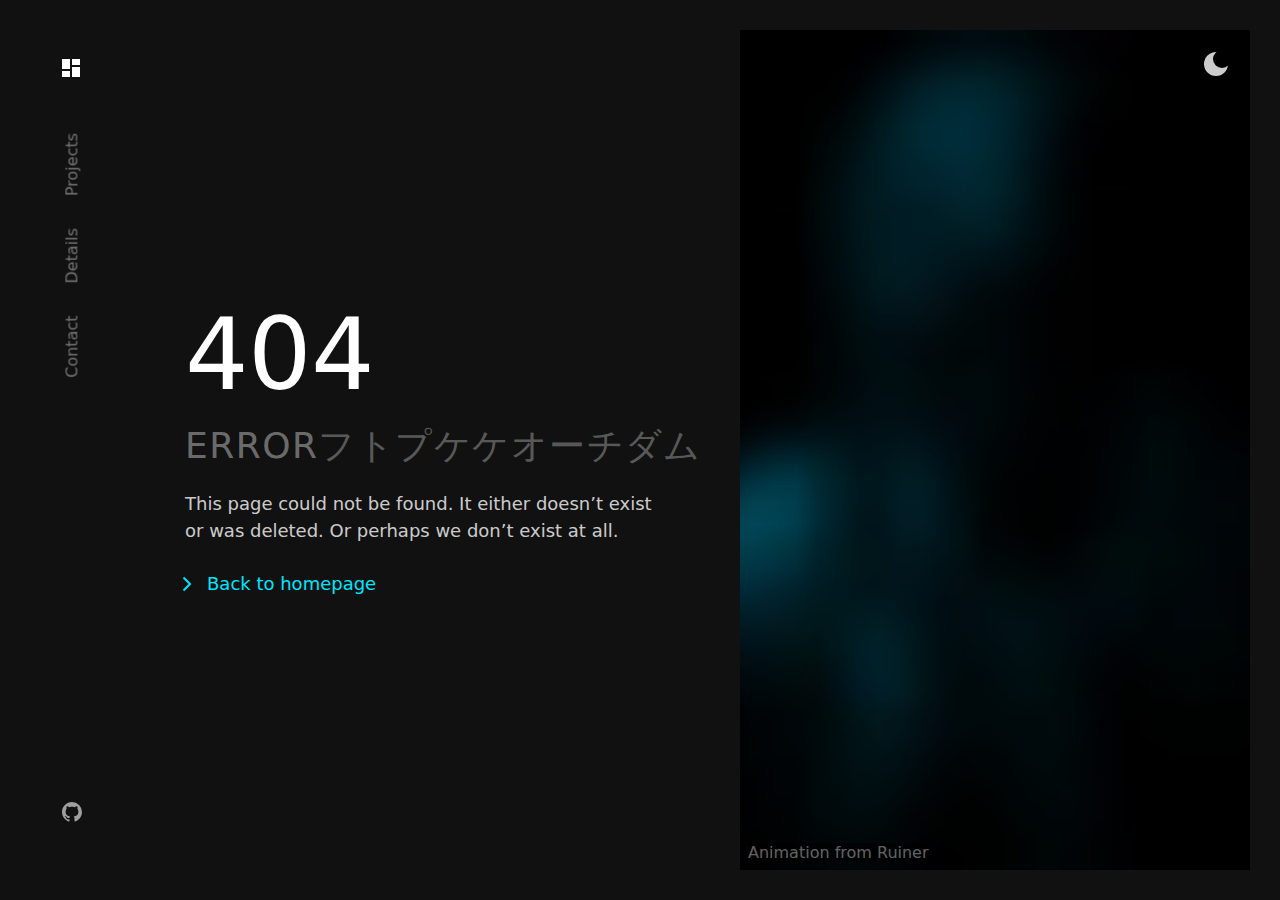
==== commit 177efecd: "initial" ====
--- a/index.html
+++ b/index.html
@@ -1 +1 @@
-<!DOCTYPE html><html lang="en"><head><meta charset="utf-8"><meta content="width=device-width,initial-scale=1,shrink-to-fit=no,viewport-fit=cover" name="viewport"><link href="/apple-touch-icon.png" rel="apple-touch-icon" sizes="180x180"><link href="/favicon-32x32.png" rel="icon" type="image/png" sizes="32x32"><link href="/favicon-16x16.png" rel="icon" type="image/png" sizes="16x16"><link href="/site.webmanifest" rel="manifest"><link href="/safari-pinned-tab.svg" rel="mask-icon" color="#5bbad5"><meta content="#da532c" name="msapplication-TileColor"><meta content="#ffffff" name="theme-color"><link href="/humans.txt" rel="author" type="text/plain"><link href="/static/css/main.a9c631ac.chunk.css" rel="stylesheet"><script src="/static/js/0.b0298225.chunk.js" charset="utf-8"></script><script src="/static/js/1.e0204490.chunk.js" charset="utf-8"></script><script src="/static/js/2.ca61586b.chunk.js" charset="utf-8"></script><link href="/static/css/5.da871aa2.chunk.css" rel="stylesheet" type="text/css"><script src="/static/js/5.0b6d88a7.chunk.js" charset="utf-8"></script><link href="/static/media/gotham-medium.0ad7d622.woff2" rel="preload" data-react-helmet="true" as="font" crossorigin=""><link href="/static/media/gotham-book.9c2a0ce4.woff2" rel="preload" data-react-helmet="true" as="font" crossorigin=""><link href="https://X/" rel="canonical" data-react-helmet="true"><style data-react-helmet="true">@font-face{font-family:Gotham;font-weight:400;src:url(/static/media/gotham-book.9c2a0ce4.woff2) format("woff");font-display:swap}@font-face{font-family:Gotham;font-weight:500;src:url(/static/media/gotham-medium.0ad7d622.woff2) format("woff2");font-display:swap}</style><style data-react-helmet="true">:root{--rgbBlack:0 0 0;--rgbWhite:255 255 255;--bezierFastoutSlowin:cubic-bezier(0.4, 0.0, 0.2, 1);--durationXS:200ms;--durationS:300ms;--durationM:400ms;--durationL:600ms;--durationXL:800ms;--systemFontStack:system-ui,-apple-system,BlinkMacSystemFont,San Francisco,Roboto,Segoe UI,Ubuntu,Helvetica Neue,sans-serif;--fontStack:Gotham,system-ui,-apple-system,BlinkMacSystemFont,San Francisco,Roboto,Segoe UI,Ubuntu,Helvetica Neue,sans-serif;--monoFontStack:SFMono Regular,Roboto Mono,Consolas,Liberation Mono,Menlo,Courier,monospace;--japaneseFontStack:ヒラギノ角ゴ Pro W3,Hiragino Kaku Gothic Pro,Hiragino Sans,Osaka,メイリオ,Meiryo,Segoe UI,sans-serif;--fontWeightRegular:400;--fontWeightMedium:500;--fontWeightBold:700;--fontSizeH0:8.75rem;--fontSizeH1:6.25rem;--fontSizeH2:3.625rem;--fontSizeH3:2.375rem;--fontSizeH4:1.75rem;--fontSizeBodyXL:1.375rem;--fontSizeBodyL:1.25rem;--fontSizeBodyM:1.125rem;--fontSizeBodyS:1rem;--fontSizeBodyXS:0.875rem;--lineHeightTitle:1.1;--lineHeightBody:1.5;--maxWidthS:540px;--maxWidthM:720px;--maxWidthL:1096px;--maxWidthXL:1680px;--spaceOuter:64px;--spaceXS:4px;--spaceS:8px;--spaceM:16px;--spaceL:24px;--spaceXL:32px;--space2XL:48px;--space3XL:64px;--space4XL:96px;--space5XL:128px}@media (max-width:2080px){:root{--fontSizeH0:7.5rem;--fontSizeH1:5rem}}@media (max-width:1680px){:root{--maxWidthS:480px;--maxWidthM:640px;--maxWidthL:1000px;--maxWidthXL:1100px;--spaceOuter:48px;--fontSizeH0:6.25rem;--fontSizeH1:4.375rem;--fontSizeH2:3.25rem;--fontSizeH3:2.25rem;--fontSizeH4:1.625rem}}@media (max-width:1024px){:root{--fontSizeH0:5rem;--fontSizeH1:3.75rem;--fontSizeH2:3rem;--fontSizeH3:2rem;--fontSizeH4:1.5rem}}@media (max-width:696px){:root{--spaceOuter:24px;--fontSizeH0:3.5rem;--fontSizeH1:2.5rem;--fontSizeH2:2.125rem;--fontSizeH3:1.75rem;--fontSizeH4:1.375rem;--fontSizeBodyL:1.125rem;--fontSizeBodyM:1rem;--fontSizeBodyS:0.875rem}}@media (max-width:400px){:root{--spaceOuter:16px;--fontSizeH0:2.625rem;--fontSizeH1:2.375rem;--fontSizeH2:1.75rem;--fontSizeH3:1.5rem;--fontSizeH4:1.25rem}}.dark{--rgbBackground:17 17 17;--rgbBackgroundLight:26 26 26;--rgbPrimary:0 229 255;--rgbAccent:0 229 255;--rgbText:255 255 255;--rgbError:255 0 60;--colorTextTitle:rgb(var(--rgbText) / 1);--colorTextBody:rgb(var(--rgbText) / 0.8);--colorTextLight:rgb(var(--rgbText) / 0.6)}.light{--rgbBackground:242 242 242;--rgbBackgroundLight:255 255 255;--rgbPrimary:0 0 0;--rgbAccent:0 229 255;--rgbText:0 0 0;--rgbError:210 14 60;--colorTextTitle:rgb(var(--rgbText) / 1);--colorTextBody:rgb(var(--rgbText) / 0.7);--colorTextLight:rgb(var(--rgbText) / 0.6)}</style><title>Xavier W. Wang | Designer + Developer</title><link href="/static/media/iphone-11.dfa3acae.glb" rel="prefetch" data-react-helmet="true" as="fetch" crossorigin=""><link href="/static/media/macbook-pro.29527f3f.glb" rel="prefetch" data-react-helmet="true" as="fetch" crossorigin=""><meta content="Portfolio of Xavier W. Wang – a digital designer working on web & mobile apps with a focus on motion and user experience design." name="description" data-react-helmet="true"></head><body class="dark"><script>const preferredTheme=JSON.parse(localStorage.getItem("theme"));document.body.className=preferredTheme||"dark"</script><div id="root"><a class="visually-hidden skip-to-main visually-hidden--show-on-focus" href="#MainContent">Skip to main content</a><header class="navbar"><a class="navbar__logo" href="/#intro" aria-label="Hamish Williams, Designer"><svg aria-hidden="true" height="29" viewBox="0 0 26 29" width="46" class="monogram"><defs><clipPath id="monogram-clip-1"><path d="M13,3V9H21V3M13,21H21V11H13M3,21H11V15H3M3,13H11V3H3V13Z"></path></clipPath></defs><rect height="100%" width="100%" clip-path="url(#monogram-clip-1)"></rect><g clip-path="url(#monogram-clip-1)"><rect height="100%" width="100%" class="monogram__highlight"></rect></g></svg></a><button aria-expanded="false" aria-label="Menu" class="button nav-toggle button--icon-only"><span class="button__text"><div class="nav-toggle__inner"><svg aria-hidden="true" height="24" viewBox="0 0 24 24" width="24" class="icon nav-toggle__icon nav-toggle__icon--menu"><path d="M22 6H2V4h20v2zM2 13h16v-2H2v2zm0 7h20v-2H2v2z"></path></svg><svg aria-hidden="true" height="24" viewBox="0 0 24 24" width="24" class="icon nav-toggle__icon nav-toggle__icon--close"><path d="M19 6.41L17.59 5 12 10.59 6.41 5 5 6.41 10.59 12 5 17.59 6.41 19 12 13.41 17.59 19 19 17.59 13.41 12z"></path></svg></div></span></button><nav class="navbar__nav"><div class="navbar__nav-list"><a class="navbar__nav-link" href="/#project-1">Projects</a><a class="navbar__nav-link" href="/#details">Details</a><a class="navbar__nav-link" href="/contact">Contact</a></div><div class="navbar__nav-icons"><a class="navbar__nav-icon-link" href="https://github.com/Xavier-WW" rel="noopener noreferrer" target="_blank" aria-label="Github"><svg aria-hidden="true" height="24" viewBox="0 0 24 24" width="24" class="icon navbar__nav-icon"><path d="M12 2C6.477 2 2 6.477 2 12c0 4.42 2.87 8.17 6.84 9.5.5.08.66-.23.66-.5v-1.69c-2.77.6-3.36-1.34-3.36-1.34-.46-1.16-1.11-1.47-1.11-1.47-.91-.62.07-.6.07-.6 1 .07 1.53 1.03 1.53 1.03.87 1.52 2.34 1.07 2.91.83.09-.65.35-1.09.63-1.34-2.22-.25-4.55-1.11-4.55-4.92 0-1.11.38-2 1.03-2.71-.1-.25-.45-1.29.1-2.64 0 0 .84-.27 2.75 1.02.79-.22 1.65-.33 2.5-.33.85 0 1.71.11 2.5.33 1.91-1.29 2.75-1.02 2.75-1.02.55 1.35.2 2.39.1 2.64.65.71 1.03 1.6 1.03 2.71 0 3.82-2.34 4.66-4.57 4.91.36.31.69.92.69 1.85V21c0 .27.16.59.67.5C19.14 20.16 22 16.42 22 12A10 10 0 0012 2z"></path></svg></a></div></nav></header><main class="app" id="MainContent" tabindex="-1"><div class="app__page app__page--entered"><div class="home"><section aria-labelledby="intro-title" class="section intro" id="intro" tabindex="-1"><header class="intro__text"><h1 class="intro__name intro__name--exited" id="intro-title"><span class="decoder-text"><span class="visually-hidden decoder-text__label visually-hidden--hidden">Xavier W. Wang</span><span class="decoder-text__content" aria-hidden="true"><span class="decoder-text__glyph">カ</span><span class="decoder-text__glyph">ネ</span><span class="decoder-text__glyph">ポ</span><span class="decoder-text__glyph">ソ</span><span class="decoder-text__glyph">サ</span><span class="decoder-text__glyph">ラ</span><span class="decoder-text__glyph">フ</span><span class="decoder-text__glyph">ユ</span><span class="decoder-text__glyph">ー</span><span class="decoder-text__glyph">ソ</span><span class="decoder-text__glyph">レ</span><span class="decoder-text__glyph">エ</span><span class="decoder-text__glyph">キ</span><span class="decoder-text__glyph">コ</span></span></span></h1><h2 class="intro__title heading heading--align-auto heading--level-0 heading--weight-medium"><span class="visually-hidden intro__title-label visually-hidden--hidden">Designer + Developer, Prototyper, Painter, Illustrator, and Modder</span><span class="intro__title-row intro__title-row--hidden" aria-hidden="true"><span class="intro__title-word intro__title-word--exited" style="--delay:200ms">Designer</span><span class="intro__title-line intro__title-line--exited"></span></span><span class="intro__title-row intro__title-row--hidden"><span class="intro__title-word intro__title-word--plus intro__title-word--entering" aria-hidden="true" style="--delay:600ms">Developer</span></span></h2></header><div class="intro__mobile-scroll-indicator intro__mobile-scroll-indicator--exited"><svg aria-hidden="true" height="15" viewBox="0 0 43 15" width="43" stroke="currentColor"><path d="M1 1l20.5 12L42 1" fill="none" stroke-width="2"></path></svg></div></section><section aria-labelledby="project-1-title" class="section project-summary" id="project-1" tabindex="-1"><div class="project-summary__content"><div class="project-summary__preview"><svg aria-hidden="true" height="137" viewBox="0 0 750 137" width="750" class="project-summary__svg project-summary__svg--laptop project-summary__svg--exited" fill="currentColor" style="--opacity:1"><path d="M113.904 33.552l-.288 1.152a18.13 18.13 0 0 1-.432 1.44l-.864 3.744c-11.808 46.224-36.864 75.312-82.656 95.76-4.752-9.648-8.784-15.12-18.144-24.192 38.304-11.952 64.224-37.44 72.432-70.992H23.76c-15.264.144-18.72.288-23.76.864v-25.92c5.472.864 9.504 1.152 24.192 1.152h73.44c.432-8.928 7.344-15.552 16.128-15.552 9.072 0 16.272 7.2 16.272 16.272s-7.056 16.128-16.128 16.272zm-.144-24.48c-4.464 0-8.208 3.744-8.208 8.208 0 4.32 3.744 8.064 8.208 8.064s8.208-3.744 8.208-8.064c0-4.464-3.744-8.208-8.208-8.208zm104.528 111.024h-61.776v9.936h-26.208c.864-7.92 1.152-12.816 1.152-23.472V32.544c0-6.192-.144-10.656-.576-16.56 5.04.432 7.92.576 17.424.576h77.616c8.928 0 11.088 0 17.856-.576-.288 5.04-.432 10.224-.432 16.992v73.008c0 11.088.288 18 1.008 23.76h-26.064v-9.648zm0-23.04V39.6h-61.776v57.456h61.776zm45.776-68.688L276.88 7.92c15.84 5.76 31.392 12.96 41.328 19.008L305.392 48.96C292 40.032 276.88 32.544 264.064 28.368zm73.008-16.992l14.256-4.752c5.04 6.624 9.36 14.688 12.672 22.896l-14.256 5.184c-3.888-9.504-7.488-16.272-12.672-23.328zm-84.24 52.416L266.08 43.2c15.408 6.048 28.944 12.816 40.176 20.448l-12.24 22.608c-10.368-8.064-26.496-16.848-41.184-22.464zM357.808 4.608L371.344 0c4.752 6.048 8.784 12.816 12.816 22.176l-13.824 5.04c-4.032-9.504-7.776-16.272-12.528-22.608zm-93.6 128.88l-7.2-27.36c12.672 0 30.96-3.888 44.352-9.216 26.928-10.656 45.936-31.824 56.16-62.928 6.912 7.776 13.536 13.392 21.168 18C360.4 97.2 327.712 121.968 274.432 131.04c-5.04 1.008-7.344 1.584-10.224 2.448zM449.952 64.8v42.912h22.464c9.216 0 13.68-.144 19.44-.864v21.888c-5.184-.432-9.216-.576-19.44-.576h-66.96c-10.512 0-12.672 0-19.584.576v-21.888c5.328.72 8.928.864 19.44.864h21.6V64.8h-13.248c-9.504 0-12.528.144-18.72.72V43.488c5.616.72 9.936 1.008 18.576 1.008h50.256c9.216 0 13.248-.288 18.864-1.008V65.52c-4.032-.432-9.936-.72-18.864-.72h-13.824zm97.472-62.064l27.216 4.896c-.72 1.296-1.008 1.728-1.728 3.6-.288.432-.576 1.296-1.008 2.16-.576 1.44-1.008 2.448-1.296 3.024-1.872 4.176-1.872 4.176-2.88 6.192l36.144-.432c5.616 0 7.2-.288 10.656-1.584L626.48 32.4c-1.728 2.88-2.16 3.744-4.176 10.224-7.344 23.904-17.136 42.624-29.808 57.024C579.392 114.624 563.12 126 539.504 136.8c-4.752-9.216-9.216-14.832-17.28-21.888 20.448-7.488 35.424-16.704 48.096-29.376 10.656-10.8 18.72-24.336 24.048-40.896l-38.304.432c-9.36 14.832-19.008 25.344-32.688 36.144-7.344-8.352-10.944-11.52-20.448-17.28 17.568-12.384 28.944-25.488 38.304-43.92 3.744-7.488 5.472-12.24 6.192-17.28zm137.936 130.32h-27.792c.576-6.48.864-10.656.864-22.032V27.216c0-11.664-.144-13.104-1.008-20.88h27.792c-.576 4.176-.72 11.376-.72 21.024v19.728c24.48 8.064 43.056 16.56 65.52 29.952l-13.68 24.48c-13.968-9.648-30.96-19.008-45.36-25.056-5.04-2.016-5.04-2.016-6.48-2.88v37.44c0 9.648.288 16.848.864 22.032z"></path></svg><div class="model project-summary__model project-summary__model--laptop" style="--delay:800ms" aria-label="Glimpse" role="img"><canvas class="model__canvas" height="1008" style="width:604px;height:504px" width="1208"></canvas></div></div><div class="project-summary__details"><div class="project-summary__index" aria-hidden="true"><div class="divider" style="--lineWidth:100%;--lineHeight:2px;--collapseDelay:1000ms"><div class="divider__line divider__line--collapsed"></div></div><span class="project-summary__index-number project-summary__index-number--exited">01</span></div><h2 class="project-summary__title project-summary__title--exited heading heading--align-auto heading--level-3 heading--weight-medium" id="project-1-title">Designing the future of education</h2><p class="project-summary__description project-summary__description--exited text text--align-auto text--size-m text--weight-auto">Designing a platform to bridge front-end designers and developers</p><div class="project-summary__button project-summary__button--exited"><a class="button" href="/projects/X"><span class="button__text">View Project</span><svg aria-hidden="true" height="24" viewBox="0 0 24 24" width="24" class="icon button__icon button__icon--end button__icon--shift"><path d="M14.207 4.793l6.5 6.5.707.707-.707.707-6.5 6.5-1.414-1.414L17.586 13H3v-2h14.586l-4.793-4.793 1.414-1.414z"></path></svg></a></div></div></div></section><section aria-labelledby="project-2 genre-2-title" class="section project-summary project-summary--alternate" id="project-2 genre-2" tabindex="-1"><div class="project-summary__content"><div class="project-summary__preview"><svg aria-hidden="true" height="137" viewBox="0 0 750 137" width="750" class="project-summary__svg project-summary__svg--phone project-summary__svg--exited" fill="currentColor" style="--opacity:1"><path d="M113.904 33.552l-.288 1.152a18.13 18.13 0 0 1-.432 1.44l-.864 3.744c-11.808 46.224-36.864 75.312-82.656 95.76-4.752-9.648-8.784-15.12-18.144-24.192 38.304-11.952 64.224-37.44 72.432-70.992H23.76c-15.264.144-18.72.288-23.76.864v-25.92c5.472.864 9.504 1.152 24.192 1.152h73.44c.432-8.928 7.344-15.552 16.128-15.552 9.072 0 16.272 7.2 16.272 16.272s-7.056 16.128-16.128 16.272zm-.144-24.48c-4.464 0-8.208 3.744-8.208 8.208 0 4.32 3.744 8.064 8.208 8.064s8.208-3.744 8.208-8.064c0-4.464-3.744-8.208-8.208-8.208zm104.528 111.024h-61.776v9.936h-26.208c.864-7.92 1.152-12.816 1.152-23.472V32.544c0-6.192-.144-10.656-.576-16.56 5.04.432 7.92.576 17.424.576h77.616c8.928 0 11.088 0 17.856-.576-.288 5.04-.432 10.224-.432 16.992v73.008c0 11.088.288 18 1.008 23.76h-26.064v-9.648zm0-23.04V39.6h-61.776v57.456h61.776zm45.776-68.688L276.88 7.92c15.84 5.76 31.392 12.96 41.328 19.008L305.392 48.96C292 40.032 276.88 32.544 264.064 28.368zm73.008-16.992l14.256-4.752c5.04 6.624 9.36 14.688 12.672 22.896l-14.256 5.184c-3.888-9.504-7.488-16.272-12.672-23.328zm-84.24 52.416L266.08 43.2c15.408 6.048 28.944 12.816 40.176 20.448l-12.24 22.608c-10.368-8.064-26.496-16.848-41.184-22.464zM357.808 4.608L371.344 0c4.752 6.048 8.784 12.816 12.816 22.176l-13.824 5.04c-4.032-9.504-7.776-16.272-12.528-22.608zm-93.6 128.88l-7.2-27.36c12.672 0 30.96-3.888 44.352-9.216 26.928-10.656 45.936-31.824 56.16-62.928 6.912 7.776 13.536 13.392 21.168 18C360.4 97.2 327.712 121.968 274.432 131.04c-5.04 1.008-7.344 1.584-10.224 2.448zM449.952 64.8v42.912h22.464c9.216 0 13.68-.144 19.44-.864v21.888c-5.184-.432-9.216-.576-19.44-.576h-66.96c-10.512 0-12.672 0-19.584.576v-21.888c5.328.72 8.928.864 19.44.864h21.6V64.8h-13.248c-9.504 0-12.528.144-18.72.72V43.488c5.616.72 9.936 1.008 18.576 1.008h50.256c9.216 0 13.248-.288 18.864-1.008V65.52c-4.032-.432-9.936-.72-18.864-.72h-13.824zm97.472-62.064l27.216 4.896c-.72 1.296-1.008 1.728-1.728 3.6-.288.432-.576 1.296-1.008 2.16-.576 1.44-1.008 2.448-1.296 3.024-1.872 4.176-1.872 4.176-2.88 6.192l36.144-.432c5.616 0 7.2-.288 10.656-1.584L626.48 32.4c-1.728 2.88-2.16 3.744-4.176 10.224-7.344 23.904-17.136 42.624-29.808 57.024C579.392 114.624 563.12 126 539.504 136.8c-4.752-9.216-9.216-14.832-17.28-21.888 20.448-7.488 35.424-16.704 48.096-29.376 10.656-10.8 18.72-24.336 24.048-40.896l-38.304.432c-9.36 14.832-19.008 25.344-32.688 36.144-7.344-8.352-10.944-11.52-20.448-17.28 17.568-12.384 28.944-25.488 38.304-43.92 3.744-7.488 5.472-12.24 6.192-17.28zm137.936 130.32h-27.792c.576-6.48.864-10.656.864-22.032V27.216c0-11.664-.144-13.104-1.008-20.88h27.792c-.576 4.176-.72 11.376-.72 21.024v19.728c24.48 8.064 43.056 16.56 65.52 29.952l-13.68 24.48c-13.968-9.648-30.96-19.008-45.36-25.056-5.04-2.016-5.04-2.016-6.48-2.88v37.44c0 9.648.288 16.848.864 22.032z"></path></svg><div class="model project-summary__model project-summary__model--phone" style="--delay:500ms" aria-label="XXX" role="img"><canvas class="model__canvas" height="1334" style="width:466px;height:667px" width="932"></canvas></div></div><div class="project-summary__details"><div class="project-summary__index" aria-hidden="true"><div class="divider" style="--lineWidth:100%;--lineHeight:2px;--collapseDelay:1000ms"><div class="divider__line divider__line--collapsed"></div></div><span class="project-summary__index-number project-summary__index-number--exited">02</span></div><h2 class="project-summary__title project-summary__title--exited heading heading--align-auto heading--level-3 heading--weight-medium" id="project-2 genre-2-title">project-2 genre-2</h2><p class="project-summary__description project-summary__description--exited text text--align-auto text--size-m text--weight-auto">Design and development -</p><div class="project-summary__button project-summary__button--exited"><a class="button" href="https://" rel="noopener noreferrer" target="_blank"><span class="button__text">View </span><svg aria-hidden="true" height="24" viewBox="0 0 24 24" width="24" class="icon button__icon button__icon--end button__icon--shift"><path d="M14.207 4.793l6.5 6.5.707.707-.707.707-6.5 6.5-1.414-1.414L17.586 13H3v-2h14.586l-4.793-4.793 1.414-1.414z"></path></svg></a></div></div></div></section><section aria-labelledby="project-3 genre-3-title" class="section project-summary" id="project-3 genre-3" tabindex="-1"><div class="project-summary__content"><div class="project-summary__preview"><svg aria-hidden="true" height="137" viewBox="0 0 750 137" width="750" class="project-summary__svg project-summary__svg--laptop project-summary__svg--exited" fill="currentColor" style="--opacity:1"><path d="M113.904 33.552l-.288 1.152a18.13 18.13 0 0 1-.432 1.44l-.864 3.744c-11.808 46.224-36.864 75.312-82.656 95.76-4.752-9.648-8.784-15.12-18.144-24.192 38.304-11.952 64.224-37.44 72.432-70.992H23.76c-15.264.144-18.72.288-23.76.864v-25.92c5.472.864 9.504 1.152 24.192 1.152h73.44c.432-8.928 7.344-15.552 16.128-15.552 9.072 0 16.272 7.2 16.272 16.272s-7.056 16.128-16.128 16.272zm-.144-24.48c-4.464 0-8.208 3.744-8.208 8.208 0 4.32 3.744 8.064 8.208 8.064s8.208-3.744 8.208-8.064c0-4.464-3.744-8.208-8.208-8.208zm104.528 111.024h-61.776v9.936h-26.208c.864-7.92 1.152-12.816 1.152-23.472V32.544c0-6.192-.144-10.656-.576-16.56 5.04.432 7.92.576 17.424.576h77.616c8.928 0 11.088 0 17.856-.576-.288 5.04-.432 10.224-.432 16.992v73.008c0 11.088.288 18 1.008 23.76h-26.064v-9.648zm0-23.04V39.6h-61.776v57.456h61.776zm45.776-68.688L276.88 7.92c15.84 5.76 31.392 12.96 41.328 19.008L305.392 48.96C292 40.032 276.88 32.544 264.064 28.368zm73.008-16.992l14.256-4.752c5.04 6.624 9.36 14.688 12.672 22.896l-14.256 5.184c-3.888-9.504-7.488-16.272-12.672-23.328zm-84.24 52.416L266.08 43.2c15.408 6.048 28.944 12.816 40.176 20.448l-12.24 22.608c-10.368-8.064-26.496-16.848-41.184-22.464zM357.808 4.608L371.344 0c4.752 6.048 8.784 12.816 12.816 22.176l-13.824 5.04c-4.032-9.504-7.776-16.272-12.528-22.608zm-93.6 128.88l-7.2-27.36c12.672 0 30.96-3.888 44.352-9.216 26.928-10.656 45.936-31.824 56.16-62.928 6.912 7.776 13.536 13.392 21.168 18C360.4 97.2 327.712 121.968 274.432 131.04c-5.04 1.008-7.344 1.584-10.224 2.448zM449.952 64.8v42.912h22.464c9.216 0 13.68-.144 19.44-.864v21.888c-5.184-.432-9.216-.576-19.44-.576h-66.96c-10.512 0-12.672 0-19.584.576v-21.888c5.328.72 8.928.864 19.44.864h21.6V64.8h-13.248c-9.504 0-12.528.144-18.72.72V43.488c5.616.72 9.936 1.008 18.576 1.008h50.256c9.216 0 13.248-.288 18.864-1.008V65.52c-4.032-.432-9.936-.72-18.864-.72h-13.824zm97.472-62.064l27.216 4.896c-.72 1.296-1.008 1.728-1.728 3.6-.288.432-.576 1.296-1.008 2.16-.576 1.44-1.008 2.448-1.296 3.024-1.872 4.176-1.872 4.176-2.88 6.192l36.144-.432c5.616 0 7.2-.288 10.656-1.584L626.48 32.4c-1.728 2.88-2.16 3.744-4.176 10.224-7.344 23.904-17.136 42.624-29.808 57.024C579.392 114.624 563.12 126 539.504 136.8c-4.752-9.216-9.216-14.832-17.28-21.888 20.448-7.488 35.424-16.704 48.096-29.376 10.656-10.8 18.72-24.336 24.048-40.896l-38.304.432c-9.36 14.832-19.008 25.344-32.688 36.144-7.344-8.352-10.944-11.52-20.448-17.28 17.568-12.384 28.944-25.488 38.304-43.92 3.744-7.488 5.472-12.24 6.192-17.28zm137.936 130.32h-27.792c.576-6.48.864-10.656.864-22.032V27.216c0-11.664-.144-13.104-1.008-20.88h27.792c-.576 4.176-.72 11.376-.72 21.024v19.728c24.48 8.064 43.056 16.56 65.52 29.952l-13.68 24.48c-13.968-9.648-30.96-19.008-45.36-25.056-5.04-2.016-5.04-2.016-6.48-2.88v37.44c0 9.648.288 16.848.864 22.032z"></path></svg><div class="model project-summary__model project-summary__model--laptop" style="--delay:800ms" aria-label="Annotating a biomedical" role="img"><canvas class="model__canvas" height="1008" style="width:604px;height:504px" width="1208"></canvas></div></div><div class="project-summary__details"><div class="project-summary__index" aria-hidden="true"><div class="divider" style="--lineWidth:100%;--lineHeight:2px;--collapseDelay:1000ms"><div class="divider__line divider__line--collapsed"></div></div><span class="project-summary__index-number project-summary__index-number--exited">03</span></div><h2 class="project-summary__title project-summary__title--exited heading heading--align-auto heading--level-3 heading--weight-medium" id="project-3 genre-3-title">project-3 genre-3</h2><p class="project-summary__description project-summary__description--exited text text--align-auto text--size-m text--weight-auto">I</p><div class="project-summary__button project-summary__button--exited"><a class="button" href="/projects/X"><span class="button__text">View Project</span><svg aria-hidden="true" height="24" viewBox="0 0 24 24" width="24" class="icon button__icon button__icon--end button__icon--shift"><path d="M14.207 4.793l6.5 6.5.707.707-.707.707-6.5 6.5-1.414-1.414L17.586 13H3v-2h14.586l-4.793-4.793 1.414-1.414z"></path></svg></a></div></div></div></section><section aria-labelledby="details-title" class="section profile" id="details" tabindex="-1"><div class="profile__content"><div class="profile__column"><h3 class="profile__title profile__title--exited heading heading--align-auto heading--level-3 heading--weight-medium" id="details-title"><span class="decoder-text"><span class="visually-hidden decoder-text__label visually-hidden--hidden">Hi there</span><span class="decoder-text__content" aria-hidden="true"><span class="decoder-text__glyph">ヰ</span><span class="decoder-text__glyph">ゼ</span><span class="decoder-text__glyph">メ</span><span class="decoder-text__glyph">ボ</span><span class="decoder-text__glyph">ネ</span><span class="decoder-text__glyph">パ</span><span class="decoder-text__glyph">ブ</span><span class="decoder-text__glyph">ユ</span></span></span></h3><p class="profile__description profile__description--exited text text--align-auto text--size-l text--weight-auto">I’m Xavier, currently, I live in Halifax working as an Interdisciplinary designer. My projects include UX design, Graphic design, and Design consult. Being comfortable with code allows me to rapidly prototype and validate experiences. If you're interested in the tools and software I use check out my <a class="link" href="/uses">uses page</a>.</p><p class="profile__description profile__description--exited text text--align-auto text--size-l text--weight-auto">I’m always down for hearing about new projects, so feel free to drop me a line.</p><a class="button profile__button profile__button--exited button--secondary" href="/contact"><svg aria-hidden="true" height="24" viewBox="0 0 24 24" width="24" class="icon button__icon button__icon--start"><path d="M2.01 21L23 12 2.01 3 2 10l15 2-15 2 .01 7z"></path></svg><span class="button__text">Send me a message</span></a></div><div class="profile__column"><div class="profile__tag" aria-hidden="true"><div class="divider" style="--lineWidth:100%;--lineHeight:2px;--collapseDelay:1000ms"><div class="divider__line divider__line--collapsed"></div></div><div class="profile__tag-text profile__tag-text--exited">About Me</div></div><div class="profile__image-wrapper"><div class="image image--dark image--reveal" style="--delay:100ms"><div class="image__element-wrapper image__element-wrapper--reveal" style="--delay:1100ms"><img alt="Me standing in front of the Torii on Miyajima, an island off the coast of Hiroshima in Japan" class="image__element" decoding="async" height="504" width="432" sizes="(max-width: 696px) 100vw, 480px"><img alt="" class="image__placeholder" decoding="async" height="504" width="432" aria-hidden="true" role="presentation" src="[data-uri]" style="--delay:100ms"></div></div><svg aria-hidden="true" height="765" viewBox="0 0 135 765" width="135" class="profile__svg profile__svg--exited" fill="currentColor"><path d="M32.544 651.088l1.152.288c.576.144 1.008.288 1.44.432l3.744.864c46.224 11.808 75.312 36.864 95.76 82.656-9.648 4.752-15.12 8.784-24.192 18.144-11.952-38.304-37.44-64.224-70.992-72.432v60.192c.144 15.264.288 18.72.864 23.76H14.4c.864-5.472 1.152-9.504 1.152-24.192v-73.44C6.624 666.928 0 660.016 0 651.232c0-9.072 7.2-16.272 16.272-16.272s16.128 7.056 16.272 16.128zm-24.48.144c0 4.464 3.744 8.208 8.208 8.208 4.32 0 8.064-3.744 8.064-8.208s-3.744-8.208-8.064-8.208c-4.464 0-8.208 3.744-8.208 8.208zm111.024-104.528v61.776h9.936v26.208c-7.92-.864-12.816-1.152-23.472-1.152H31.536c-6.192 0-10.656.144-16.56.576.432-5.04.576-7.92.576-17.424v-77.616c0-8.928 0-11.088-.576-17.856 5.04.288 10.224.432 16.992.432h73.008c11.088 0 18-.288 23.76-1.008v26.064h-9.648zm-23.04 0H38.592v61.776h57.456v-61.776zM12.96 403.44l12.528-12.96c2.448 1.584 3.168 1.872 8.064 3.024 26.784 6.48 44.784 15.12 61.2 28.944 15.984 13.392 27.504 29.52 39.168 54.864-10.944 5.616-14.832 8.64-24.192 18.144-6.768-20.736-15.552-35.856-28.224-48.528-12.24-12.096-25.344-19.44-42.624-23.904v59.76c0 13.968.144 16.56.864 24.192H13.68c1.008-6.192 1.152-10.512 1.152-24.624v-68.4c0-4.752-.432-7.344-1.872-10.512zm13.968-106.112l13.824-20.16c1.584 1.872 1.584 1.872 5.04 5.04 8.64 7.776 16.272 16.56 23.472 26.64h44.352c9.36 0 14.688-.144 19.872-.864v25.632c-5.616-.72-9.36-1.008-19.872-1.008H83.52c7.344 12.24 9.36 16.848 16.992 37.584-7.92 3.168-13.392 6.48-20.448 12.24-6.192-22.176-15.12-41.328-27.36-58.32-8.784-12.24-18.432-22.32-25.776-26.784zm55.584-35.264H54.72c1.008-6.768 1.296-14.544 1.296-29.52v-68.832c0-14.4-.288-19.872-1.296-29.52h27.792c-.72 6.912-.864 13.248-.864 29.664V232.4c0 16.128.144 20.88.864 29.664zM8.352 113.76l1.584-27.216c4.896.576 4.896.576 33.408 1.584 30.096.864 46.08 3.744 61.776 10.656 10.656 4.752 18.432 10.224 28.8 20.016-9.648 7.344-13.68 11.376-20.16 20.592-7.344-8.208-13.392-12.672-22.896-17.136-14.112-6.768-31.968-9.072-69.264-9.072-6.336 0-9.504.144-13.248.576zm-.72-40.896V45.792c5.904.864 8.208 1.008 16.704 1.152l75.456.72c-4.896-7.776-9.072-12.384-15.84-17.28-7.344-5.184-14.832-8.64-24.624-11.232C68.256 11.952 72 8.208 78.336 0c16.128 6.48 27.216 13.968 36.576 24.912 7.344 8.64 11.088 15.696 16.416 30.24 1.44 4.032 1.872 5.184 3.024 7.056l-12.96 12.384c-3.744-1.296-6.192-1.584-12.096-1.584l-85.248-.72h-5.184c-4.608 0-7.776.144-11.232.576z"></path></svg></div></div></div></section><footer class="footer"><span class="footer__date">© 2021 Xavier W. Wang.</span><a class="link footer__link link--secondary" href="/humans.txt" rel="noreferrer noopener" target="_self">By yours truly</a></footer></div></div></main></div><script>!function(e){function t(t){for(var n,o,u=t[0],i=t[1],f=t[2],l=0,d=[];l<u.length;l++)o=u[l],Object.prototype.hasOwnProperty.call(a,o)&&a[o]&&d.push(a[o][0]),a[o]=0;for(n in i)Object.prototype.hasOwnProperty.call(i,n)&&(e[n]=i[n]);for(s&&s(t);d.length;)d.shift()();return c.push.apply(c,f||[]),r()}function r(){for(var e,t=0;t<c.length;t++){for(var r=c[t],n=!0,o=1;o<r.length;o++){var i=r[o];0!==a[i]&&(n=!1)}n&&(c.splice(t--,1),e=u(u.s=r[0]))}return e}var n={},o={4:0},a={4:0},c=[];function u(t){if(n[t])return n[t].exports;var r=n[t]={i:t,l:!1,exports:{}};return e[t].call(r.exports,r,r.exports,u),r.l=!0,r.exports}u.e=function(e){var t=[];o[e]?t.push(o[e]):0!==o[e]&&{5:1,7:1,8:1,9:1,10:1,11:1,12:1,13:1,14:1}[e]&&t.push(o[e]=new Promise((function(t,r){for(var n="static/css/"+({}[e]||e)+"."+{0:"31d6cfe0",1:"31d6cfe0",2:"31d6cfe0",5:"da871aa2",7:"d62c2e3d",8:"b1d6b090",9:"65817527",10:"f34e198c",11:"02528a26",12:"5d194e80",13:"8df748a7",14:"a190fbef",15:"31d6cfe0"}[e]+".chunk.css",a=u.p+n,c=document.getElementsByTagName("link"),i=0;i<c.length;i++){var f=(s=c[i]).getAttribute("data-href")||s.getAttribute("href");if("stylesheet"===s.rel&&(f===n||f===a))return t()}var l=document.getElementsByTagName("style");for(i=0;i<l.length;i++){var s;if((f=(s=l[i]).getAttribute("data-href"))===n||f===a)return t()}var d=document.createElement("link");d.rel="stylesheet",d.type="text/css",d.onload=t,d.onerror=function(t){var n=t&&t.target&&t.target.src||a,c=new Error("Loading CSS chunk "+e+" failed.\n("+n+")");c.code="CSS_CHUNK_LOAD_FAILED",c.request=n,delete o[e],d.parentNode.removeChild(d),r(c)},d.href=a,document.getElementsByTagName("head")[0].appendChild(d)})).then((function(){o[e]=0})));var r=a[e];if(0!==r)if(r)t.push(r[2]);else{var n=new Promise((function(t,n){r=a[e]=[t,n]}));t.push(r[2]=n);var c,i=document.createElement("script");i.charset="utf-8",i.timeout=120,u.nc&&i.setAttribute("nonce",u.nc),i.src=function(e){return u.p+"static/js/"+({}[e]||e)+"."+{0:"b0298225",1:"e0204490",2:"ca61586b",5:"0b6d88a7",7:"3e85dca8",8:"c5c7b6a7",9:"9e13a898",10:"ba527cc8",11:"ef9a4559",12:"6a9ab4aa",13:"5e18566c",14:"4534d215",15:"79ff2cbd"}[e]+".chunk.js"}(e);var f=new Error;c=function(t){i.onerror=i.onload=null,clearTimeout(l);var r=a[e];if(0!==r){if(r){var n=t&&("load"===t.type?"missing":t.type),o=t&&t.target&&t.target.src;f.message="Loading chunk "+e+" failed.\n("+n+": "+o+")",f.name="ChunkLoadError",f.type=n,f.request=o,r[1](f)}a[e]=void 0}};var l=setTimeout((function(){c({type:"timeout",target:i})}),12e4);i.onerror=i.onload=c,document.head.appendChild(i)}return Promise.all(t)},u.m=e,u.c=n,u.d=function(e,t,r){u.o(e,t)||Object.defineProperty(e,t,{enumerable:!0,get:r})},u.r=function(e){"undefined"!=typeof Symbol&&Symbol.toStringTag&&Object.defineProperty(e,Symbol.toStringTag,{value:"Module"}),Object.defineProperty(e,"__esModule",{value:!0})},u.t=function(e,t){if(1&t&&(e=u(e)),8&t)return e;if(4&t&&"object"==typeof e&&e&&e.__esModule)return e;var r=Object.create(null);if(u.r(r),Object.defineProperty(r,"default",{enumerable:!0,value:e}),2&t&&"string"!=typeof e)for(var n in e)u.d(r,n,function(t){return e[t]}.bind(null,n));return r},u.n=function(e){var t=e&&e.__esModule?function(){return e.default}:function(){return e};return u.d(t,"a",t),t},u.o=function(e,t){return Object.prototype.hasOwnProperty.call(e,t)},u.p="/",u.oe=function(e){throw console.error(e),e};var i=this.webpackJsonpportfolio=this.webpackJsonpportfolio||[],f=i.push.bind(i);i.push=t,i=i.slice();for(var l=0;l<i.length;l++)t(i[l]);var s=f;r()}([])</script><script src="/static/js/6.7d664ba1.chunk.js"></script><script src="/static/js/main.3aeafd5b.chunk.js"></script></body></html>+<!DOCTYPE html><html lang="en"><head><meta charset="utf-8"><meta content="width=device-width,initial-scale=1,shrink-to-fit=no,viewport-fit=cover" name="viewport"><link href="/apple-touch-icon.png" rel="apple-touch-icon" sizes="180x180"><link href="/favicon-32x32.png" rel="icon" type="image/png" sizes="32x32"><link href="/favicon-16x16.png" rel="icon" type="image/png" sizes="16x16"><link href="/site.webmanifest" rel="manifest"><link href="/safari-pinned-tab.svg" rel="mask-icon" color="#5bbad5"><meta content="#da532c" name="msapplication-TileColor"><meta content="#ffffff" name="theme-color"><link href="/humans.txt" rel="author" type="text/plain"><link href="/static/css/main.a9c631ac.chunk.css" rel="stylesheet"><script src="/static/js/0.b0298225.chunk.js" charset="utf-8"></script><script src="/static/js/1.e0204490.chunk.js" charset="utf-8"></script><script src="/static/js/2.ca61586b.chunk.js" charset="utf-8"></script><link href="/static/css/5.da871aa2.chunk.css" rel="stylesheet" type="text/css"><script src="/static/js/5.0b6d88a7.chunk.js" charset="utf-8"></script><link href="/static/media/gotham-medium.0ad7d622.woff2" rel="preload" data-react-helmet="true" as="font" crossorigin=""><link href="/static/media/gotham-book.9c2a0ce4.woff2" rel="preload" data-react-helmet="true" as="font" crossorigin=""><link href="https://X/" rel="canonical" data-react-helmet="true"><style data-react-helmet="true">@font-face{font-family:Gotham;font-weight:400;src:url(/static/media/gotham-book.9c2a0ce4.woff2) format("woff");font-display:swap}@font-face{font-family:Gotham;font-weight:500;src:url(/static/media/gotham-medium.0ad7d622.woff2) format("woff2");font-display:swap}</style><style data-react-helmet="true">:root{--rgbBlack:0 0 0;--rgbWhite:255 255 255;--bezierFastoutSlowin:cubic-bezier(0.4, 0.0, 0.2, 1);--durationXS:200ms;--durationS:300ms;--durationM:400ms;--durationL:600ms;--durationXL:800ms;--systemFontStack:system-ui,-apple-system,BlinkMacSystemFont,San Francisco,Roboto,Segoe UI,Ubuntu,Helvetica Neue,sans-serif;--fontStack:Gotham,system-ui,-apple-system,BlinkMacSystemFont,San Francisco,Roboto,Segoe UI,Ubuntu,Helvetica Neue,sans-serif;--monoFontStack:SFMono Regular,Roboto Mono,Consolas,Liberation Mono,Menlo,Courier,monospace;--japaneseFontStack:ヒラギノ角ゴ Pro W3,Hiragino Kaku Gothic Pro,Hiragino Sans,Osaka,メイリオ,Meiryo,Segoe UI,sans-serif;--fontWeightRegular:400;--fontWeightMedium:500;--fontWeightBold:700;--fontSizeH0:8.75rem;--fontSizeH1:6.25rem;--fontSizeH2:3.625rem;--fontSizeH3:2.375rem;--fontSizeH4:1.75rem;--fontSizeBodyXL:1.375rem;--fontSizeBodyL:1.25rem;--fontSizeBodyM:1.125rem;--fontSizeBodyS:1rem;--fontSizeBodyXS:0.875rem;--lineHeightTitle:1.1;--lineHeightBody:1.5;--maxWidthS:540px;--maxWidthM:720px;--maxWidthL:1096px;--maxWidthXL:1680px;--spaceOuter:64px;--spaceXS:4px;--spaceS:8px;--spaceM:16px;--spaceL:24px;--spaceXL:32px;--space2XL:48px;--space3XL:64px;--space4XL:96px;--space5XL:128px}@media (max-width:2080px){:root{--fontSizeH0:7.5rem;--fontSizeH1:5rem}}@media (max-width:1680px){:root{--maxWidthS:480px;--maxWidthM:640px;--maxWidthL:1000px;--maxWidthXL:1100px;--spaceOuter:48px;--fontSizeH0:6.25rem;--fontSizeH1:4.375rem;--fontSizeH2:3.25rem;--fontSizeH3:2.25rem;--fontSizeH4:1.625rem}}@media (max-width:1024px){:root{--fontSizeH0:5rem;--fontSizeH1:3.75rem;--fontSizeH2:3rem;--fontSizeH3:2rem;--fontSizeH4:1.5rem}}@media (max-width:696px){:root{--spaceOuter:24px;--fontSizeH0:3.5rem;--fontSizeH1:2.5rem;--fontSizeH2:2.125rem;--fontSizeH3:1.75rem;--fontSizeH4:1.375rem;--fontSizeBodyL:1.125rem;--fontSizeBodyM:1rem;--fontSizeBodyS:0.875rem}}@media (max-width:400px){:root{--spaceOuter:16px;--fontSizeH0:2.625rem;--fontSizeH1:2.375rem;--fontSizeH2:1.75rem;--fontSizeH3:1.5rem;--fontSizeH4:1.25rem}}.dark{--rgbBackground:17 17 17;--rgbBackgroundLight:26 26 26;--rgbPrimary:0 229 255;--rgbAccent:0 229 255;--rgbText:255 255 255;--rgbError:255 0 60;--colorTextTitle:rgb(var(--rgbText) / 1);--colorTextBody:rgb(var(--rgbText) / 0.8);--colorTextLight:rgb(var(--rgbText) / 0.6)}.light{--rgbBackground:242 242 242;--rgbBackgroundLight:255 255 255;--rgbPrimary:0 0 0;--rgbAccent:0 229 255;--rgbText:0 0 0;--rgbError:210 14 60;--colorTextTitle:rgb(var(--rgbText) / 1);--colorTextBody:rgb(var(--rgbText) / 0.7);--colorTextLight:rgb(var(--rgbText) / 0.6)}</style><title>Xavier W. Wang | Designer + Developer</title><link href="/static/media/iphone-11.dfa3acae.glb" rel="prefetch" data-react-helmet="true" as="fetch" crossorigin=""><link href="/static/media/macbook-pro.29527f3f.glb" rel="prefetch" data-react-helmet="true" as="fetch" crossorigin=""><meta content="Portfolio of Xavier W. Wang – a digital designer working on web & mobile apps with a focus on motion and user experience design." name="description" data-react-helmet="true"></head><body class="dark"><script>const preferredTheme=JSON.parse(localStorage.getItem("theme"));document.body.className=preferredTheme||"dark"</script><div id="root"><a class="visually-hidden skip-to-main visually-hidden--show-on-focus" href="#MainContent">Skip to main content</a><header class="navbar"><a class="navbar__logo" href="/#intro" aria-label="Hamish Williams, Designer"><svg aria-hidden="true" height="29" viewBox="0 0 26 29" width="46" class="monogram"><defs><clipPath id="monogram-clip-1"><path d="M13,3V9H21V3M13,21H21V11H13M3,21H11V15H3M3,13H11V3H3V13Z"></path></clipPath></defs><rect height="100%" width="100%" clip-path="url(#monogram-clip-1)"></rect><g clip-path="url(#monogram-clip-1)"><rect height="100%" width="100%" class="monogram__highlight"></rect></g></svg></a><button aria-expanded="false" aria-label="Menu" class="button nav-toggle button--icon-only"><span class="button__text"><div class="nav-toggle__inner"><svg aria-hidden="true" height="24" viewBox="0 0 24 24" width="24" class="icon nav-toggle__icon nav-toggle__icon--menu"><path d="M22 6H2V4h20v2zM2 13h16v-2H2v2zm0 7h20v-2H2v2z"></path></svg><svg aria-hidden="true" height="24" viewBox="0 0 24 24" width="24" class="icon nav-toggle__icon nav-toggle__icon--close"><path d="M19 6.41L17.59 5 12 10.59 6.41 5 5 6.41 10.59 12 5 17.59 6.41 19 12 13.41 17.59 19 19 17.59 13.41 12z"></path></svg></div></span></button><nav class="navbar__nav"><div class="navbar__nav-list"><a class="navbar__nav-link" href="/#project-1">Projects</a><a class="navbar__nav-link" href="/#details">Details</a><a class="navbar__nav-link" href="/contact">Contact</a></div><div class="navbar__nav-icons"><a class="navbar__nav-icon-link" href="https://github.com/Xavier-WW" rel="noopener noreferrer" target="_blank" aria-label="Github"><svg aria-hidden="true" height="24" viewBox="0 0 24 24" width="24" class="icon navbar__nav-icon"><path d="M12 2C6.477 2 2 6.477 2 12c0 4.42 2.87 8.17 6.84 9.5.5.08.66-.23.66-.5v-1.69c-2.77.6-3.36-1.34-3.36-1.34-.46-1.16-1.11-1.47-1.11-1.47-.91-.62.07-.6.07-.6 1 .07 1.53 1.03 1.53 1.03.87 1.52 2.34 1.07 2.91.83.09-.65.35-1.09.63-1.34-2.22-.25-4.55-1.11-4.55-4.92 0-1.11.38-2 1.03-2.71-.1-.25-.45-1.29.1-2.64 0 0 .84-.27 2.75 1.02.79-.22 1.65-.33 2.5-.33.85 0 1.71.11 2.5.33 1.91-1.29 2.75-1.02 2.75-1.02.55 1.35.2 2.39.1 2.64.65.71 1.03 1.6 1.03 2.71 0 3.82-2.34 4.66-4.57 4.91.36.31.69.92.69 1.85V21c0 .27.16.59.67.5C19.14 20.16 22 16.42 22 12A10 10 0 0012 2z"></path></svg></a></div></nav></header><main class="app" id="MainContent" tabindex="-1"><div class="app__page app__page--entered"><div class="home"><section aria-labelledby="intro-title" class="section intro" id="intro" tabindex="-1"><header class="intro__text"><h1 class="intro__name intro__name--exited" id="intro-title"><span class="decoder-text"><span class="visually-hidden decoder-text__label visually-hidden--hidden">Xavier W. Wang</span><span class="decoder-text__content" aria-hidden="true"><span class="decoder-text__glyph">ソ</span><span class="decoder-text__glyph">ロ</span><span class="decoder-text__glyph">チ</span><span class="decoder-text__glyph">ヌ</span><span class="decoder-text__glyph">ヱ</span><span class="decoder-text__glyph">モ</span><span class="decoder-text__glyph">ヌ</span><span class="decoder-text__glyph">ム</span><span class="decoder-text__glyph">ネ</span><span class="decoder-text__glyph">ヒ</span><span class="decoder-text__glyph">パ</span><span class="decoder-text__glyph">フ</span><span class="decoder-text__glyph">キ</span><span class="decoder-text__glyph">ユ</span></span></span></h1><h2 class="intro__title heading heading--align-auto heading--level-0 heading--weight-medium"><span class="visually-hidden intro__title-label visually-hidden--hidden">Designer + Developer, Prototyper, Painter, Illustrator, and Modder</span><span class="intro__title-row intro__title-row--hidden" aria-hidden="true"><span class="intro__title-word intro__title-word--exited" style="--delay:200ms">Designer</span><span class="intro__title-line intro__title-line--exited"></span></span><span class="intro__title-row intro__title-row--hidden"><span class="intro__title-word intro__title-word--plus intro__title-word--entering" aria-hidden="true" style="--delay:600ms">Developer</span></span></h2></header><div class="intro__mobile-scroll-indicator intro__mobile-scroll-indicator--exited"><svg aria-hidden="true" height="15" viewBox="0 0 43 15" width="43" stroke="currentColor"><path d="M1 1l20.5 12L42 1" fill="none" stroke-width="2"></path></svg></div></section><section aria-labelledby="project-1-title" class="section project-summary" id="project-1" tabindex="-1"><div class="project-summary__content"><div class="project-summary__preview"><svg aria-hidden="true" height="137" viewBox="0 0 750 137" width="750" class="project-summary__svg project-summary__svg--laptop project-summary__svg--exited" fill="currentColor" style="--opacity:1"><path d="M113.904 33.552l-.288 1.152a18.13 18.13 0 0 1-.432 1.44l-.864 3.744c-11.808 46.224-36.864 75.312-82.656 95.76-4.752-9.648-8.784-15.12-18.144-24.192 38.304-11.952 64.224-37.44 72.432-70.992H23.76c-15.264.144-18.72.288-23.76.864v-25.92c5.472.864 9.504 1.152 24.192 1.152h73.44c.432-8.928 7.344-15.552 16.128-15.552 9.072 0 16.272 7.2 16.272 16.272s-7.056 16.128-16.128 16.272zm-.144-24.48c-4.464 0-8.208 3.744-8.208 8.208 0 4.32 3.744 8.064 8.208 8.064s8.208-3.744 8.208-8.064c0-4.464-3.744-8.208-8.208-8.208zm104.528 111.024h-61.776v9.936h-26.208c.864-7.92 1.152-12.816 1.152-23.472V32.544c0-6.192-.144-10.656-.576-16.56 5.04.432 7.92.576 17.424.576h77.616c8.928 0 11.088 0 17.856-.576-.288 5.04-.432 10.224-.432 16.992v73.008c0 11.088.288 18 1.008 23.76h-26.064v-9.648zm0-23.04V39.6h-61.776v57.456h61.776zm45.776-68.688L276.88 7.92c15.84 5.76 31.392 12.96 41.328 19.008L305.392 48.96C292 40.032 276.88 32.544 264.064 28.368zm73.008-16.992l14.256-4.752c5.04 6.624 9.36 14.688 12.672 22.896l-14.256 5.184c-3.888-9.504-7.488-16.272-12.672-23.328zm-84.24 52.416L266.08 43.2c15.408 6.048 28.944 12.816 40.176 20.448l-12.24 22.608c-10.368-8.064-26.496-16.848-41.184-22.464zM357.808 4.608L371.344 0c4.752 6.048 8.784 12.816 12.816 22.176l-13.824 5.04c-4.032-9.504-7.776-16.272-12.528-22.608zm-93.6 128.88l-7.2-27.36c12.672 0 30.96-3.888 44.352-9.216 26.928-10.656 45.936-31.824 56.16-62.928 6.912 7.776 13.536 13.392 21.168 18C360.4 97.2 327.712 121.968 274.432 131.04c-5.04 1.008-7.344 1.584-10.224 2.448zM449.952 64.8v42.912h22.464c9.216 0 13.68-.144 19.44-.864v21.888c-5.184-.432-9.216-.576-19.44-.576h-66.96c-10.512 0-12.672 0-19.584.576v-21.888c5.328.72 8.928.864 19.44.864h21.6V64.8h-13.248c-9.504 0-12.528.144-18.72.72V43.488c5.616.72 9.936 1.008 18.576 1.008h50.256c9.216 0 13.248-.288 18.864-1.008V65.52c-4.032-.432-9.936-.72-18.864-.72h-13.824zm97.472-62.064l27.216 4.896c-.72 1.296-1.008 1.728-1.728 3.6-.288.432-.576 1.296-1.008 2.16-.576 1.44-1.008 2.448-1.296 3.024-1.872 4.176-1.872 4.176-2.88 6.192l36.144-.432c5.616 0 7.2-.288 10.656-1.584L626.48 32.4c-1.728 2.88-2.16 3.744-4.176 10.224-7.344 23.904-17.136 42.624-29.808 57.024C579.392 114.624 563.12 126 539.504 136.8c-4.752-9.216-9.216-14.832-17.28-21.888 20.448-7.488 35.424-16.704 48.096-29.376 10.656-10.8 18.72-24.336 24.048-40.896l-38.304.432c-9.36 14.832-19.008 25.344-32.688 36.144-7.344-8.352-10.944-11.52-20.448-17.28 17.568-12.384 28.944-25.488 38.304-43.92 3.744-7.488 5.472-12.24 6.192-17.28zm137.936 130.32h-27.792c.576-6.48.864-10.656.864-22.032V27.216c0-11.664-.144-13.104-1.008-20.88h27.792c-.576 4.176-.72 11.376-.72 21.024v19.728c24.48 8.064 43.056 16.56 65.52 29.952l-13.68 24.48c-13.968-9.648-30.96-19.008-45.36-25.056-5.04-2.016-5.04-2.016-6.48-2.88v37.44c0 9.648.288 16.848.864 22.032z"></path></svg><div class="model project-summary__model project-summary__model--laptop" style="--delay:800ms" aria-label="Glimpse" role="img"><canvas class="model__canvas" height="1008" style="width:604px;height:504px" width="1208"></canvas></div></div><div class="project-summary__details"><div class="project-summary__index" aria-hidden="true"><div class="divider" style="--lineWidth:100%;--lineHeight:2px;--collapseDelay:1000ms"><div class="divider__line divider__line--collapsed"></div></div><span class="project-summary__index-number project-summary__index-number--exited">01</span></div><h2 class="project-summary__title project-summary__title--exited heading heading--align-auto heading--level-3 heading--weight-medium" id="project-1-title">Designing the future of education</h2><p class="project-summary__description project-summary__description--exited text text--align-auto text--size-m text--weight-auto">Designing a platform to bridge front-end designers and developers</p><div class="project-summary__button project-summary__button--exited"><a class="button" href="/projects/X"><span class="button__text">View Project</span><svg aria-hidden="true" height="24" viewBox="0 0 24 24" width="24" class="icon button__icon button__icon--end button__icon--shift"><path d="M14.207 4.793l6.5 6.5.707.707-.707.707-6.5 6.5-1.414-1.414L17.586 13H3v-2h14.586l-4.793-4.793 1.414-1.414z"></path></svg></a></div></div></div></section><section aria-labelledby="project-2 genre-2-title" class="section project-summary project-summary--alternate" id="project-2 genre-2" tabindex="-1"><div class="project-summary__content"><div class="project-summary__preview"><svg aria-hidden="true" height="137" viewBox="0 0 750 137" width="750" class="project-summary__svg project-summary__svg--phone project-summary__svg--exited" fill="currentColor" style="--opacity:1"><path d="M113.904 33.552l-.288 1.152a18.13 18.13 0 0 1-.432 1.44l-.864 3.744c-11.808 46.224-36.864 75.312-82.656 95.76-4.752-9.648-8.784-15.12-18.144-24.192 38.304-11.952 64.224-37.44 72.432-70.992H23.76c-15.264.144-18.72.288-23.76.864v-25.92c5.472.864 9.504 1.152 24.192 1.152h73.44c.432-8.928 7.344-15.552 16.128-15.552 9.072 0 16.272 7.2 16.272 16.272s-7.056 16.128-16.128 16.272zm-.144-24.48c-4.464 0-8.208 3.744-8.208 8.208 0 4.32 3.744 8.064 8.208 8.064s8.208-3.744 8.208-8.064c0-4.464-3.744-8.208-8.208-8.208zm104.528 111.024h-61.776v9.936h-26.208c.864-7.92 1.152-12.816 1.152-23.472V32.544c0-6.192-.144-10.656-.576-16.56 5.04.432 7.92.576 17.424.576h77.616c8.928 0 11.088 0 17.856-.576-.288 5.04-.432 10.224-.432 16.992v73.008c0 11.088.288 18 1.008 23.76h-26.064v-9.648zm0-23.04V39.6h-61.776v57.456h61.776zm45.776-68.688L276.88 7.92c15.84 5.76 31.392 12.96 41.328 19.008L305.392 48.96C292 40.032 276.88 32.544 264.064 28.368zm73.008-16.992l14.256-4.752c5.04 6.624 9.36 14.688 12.672 22.896l-14.256 5.184c-3.888-9.504-7.488-16.272-12.672-23.328zm-84.24 52.416L266.08 43.2c15.408 6.048 28.944 12.816 40.176 20.448l-12.24 22.608c-10.368-8.064-26.496-16.848-41.184-22.464zM357.808 4.608L371.344 0c4.752 6.048 8.784 12.816 12.816 22.176l-13.824 5.04c-4.032-9.504-7.776-16.272-12.528-22.608zm-93.6 128.88l-7.2-27.36c12.672 0 30.96-3.888 44.352-9.216 26.928-10.656 45.936-31.824 56.16-62.928 6.912 7.776 13.536 13.392 21.168 18C360.4 97.2 327.712 121.968 274.432 131.04c-5.04 1.008-7.344 1.584-10.224 2.448zM449.952 64.8v42.912h22.464c9.216 0 13.68-.144 19.44-.864v21.888c-5.184-.432-9.216-.576-19.44-.576h-66.96c-10.512 0-12.672 0-19.584.576v-21.888c5.328.72 8.928.864 19.44.864h21.6V64.8h-13.248c-9.504 0-12.528.144-18.72.72V43.488c5.616.72 9.936 1.008 18.576 1.008h50.256c9.216 0 13.248-.288 18.864-1.008V65.52c-4.032-.432-9.936-.72-18.864-.72h-13.824zm97.472-62.064l27.216 4.896c-.72 1.296-1.008 1.728-1.728 3.6-.288.432-.576 1.296-1.008 2.16-.576 1.44-1.008 2.448-1.296 3.024-1.872 4.176-1.872 4.176-2.88 6.192l36.144-.432c5.616 0 7.2-.288 10.656-1.584L626.48 32.4c-1.728 2.88-2.16 3.744-4.176 10.224-7.344 23.904-17.136 42.624-29.808 57.024C579.392 114.624 563.12 126 539.504 136.8c-4.752-9.216-9.216-14.832-17.28-21.888 20.448-7.488 35.424-16.704 48.096-29.376 10.656-10.8 18.72-24.336 24.048-40.896l-38.304.432c-9.36 14.832-19.008 25.344-32.688 36.144-7.344-8.352-10.944-11.52-20.448-17.28 17.568-12.384 28.944-25.488 38.304-43.92 3.744-7.488 5.472-12.24 6.192-17.28zm137.936 130.32h-27.792c.576-6.48.864-10.656.864-22.032V27.216c0-11.664-.144-13.104-1.008-20.88h27.792c-.576 4.176-.72 11.376-.72 21.024v19.728c24.48 8.064 43.056 16.56 65.52 29.952l-13.68 24.48c-13.968-9.648-30.96-19.008-45.36-25.056-5.04-2.016-5.04-2.016-6.48-2.88v37.44c0 9.648.288 16.848.864 22.032z"></path></svg><div class="model project-summary__model project-summary__model--phone" style="--delay:500ms" aria-label="XXX" role="img"><canvas class="model__canvas" height="1334" style="width:466px;height:667px" width="932"></canvas></div></div><div class="project-summary__details"><div class="project-summary__index" aria-hidden="true"><div class="divider" style="--lineWidth:100%;--lineHeight:2px;--collapseDelay:1000ms"><div class="divider__line divider__line--collapsed"></div></div><span class="project-summary__index-number project-summary__index-number--exited">02</span></div><h2 class="project-summary__title project-summary__title--exited heading heading--align-auto heading--level-3 heading--weight-medium" id="project-2 genre-2-title">project-2 genre-2</h2><p class="project-summary__description project-summary__description--exited text text--align-auto text--size-m text--weight-auto">Design and development -</p><div class="project-summary__button project-summary__button--exited"><a class="button" href="https://" rel="noopener noreferrer" target="_blank"><span class="button__text">View </span><svg aria-hidden="true" height="24" viewBox="0 0 24 24" width="24" class="icon button__icon button__icon--end button__icon--shift"><path d="M14.207 4.793l6.5 6.5.707.707-.707.707-6.5 6.5-1.414-1.414L17.586 13H3v-2h14.586l-4.793-4.793 1.414-1.414z"></path></svg></a></div></div></div></section><section aria-labelledby="project-3 genre-3-title" class="section project-summary" id="project-3 genre-3" tabindex="-1"><div class="project-summary__content"><div class="project-summary__preview"><svg aria-hidden="true" height="137" viewBox="0 0 750 137" width="750" class="project-summary__svg project-summary__svg--laptop project-summary__svg--exited" fill="currentColor" style="--opacity:1"><path d="M113.904 33.552l-.288 1.152a18.13 18.13 0 0 1-.432 1.44l-.864 3.744c-11.808 46.224-36.864 75.312-82.656 95.76-4.752-9.648-8.784-15.12-18.144-24.192 38.304-11.952 64.224-37.44 72.432-70.992H23.76c-15.264.144-18.72.288-23.76.864v-25.92c5.472.864 9.504 1.152 24.192 1.152h73.44c.432-8.928 7.344-15.552 16.128-15.552 9.072 0 16.272 7.2 16.272 16.272s-7.056 16.128-16.128 16.272zm-.144-24.48c-4.464 0-8.208 3.744-8.208 8.208 0 4.32 3.744 8.064 8.208 8.064s8.208-3.744 8.208-8.064c0-4.464-3.744-8.208-8.208-8.208zm104.528 111.024h-61.776v9.936h-26.208c.864-7.92 1.152-12.816 1.152-23.472V32.544c0-6.192-.144-10.656-.576-16.56 5.04.432 7.92.576 17.424.576h77.616c8.928 0 11.088 0 17.856-.576-.288 5.04-.432 10.224-.432 16.992v73.008c0 11.088.288 18 1.008 23.76h-26.064v-9.648zm0-23.04V39.6h-61.776v57.456h61.776zm45.776-68.688L276.88 7.92c15.84 5.76 31.392 12.96 41.328 19.008L305.392 48.96C292 40.032 276.88 32.544 264.064 28.368zm73.008-16.992l14.256-4.752c5.04 6.624 9.36 14.688 12.672 22.896l-14.256 5.184c-3.888-9.504-7.488-16.272-12.672-23.328zm-84.24 52.416L266.08 43.2c15.408 6.048 28.944 12.816 40.176 20.448l-12.24 22.608c-10.368-8.064-26.496-16.848-41.184-22.464zM357.808 4.608L371.344 0c4.752 6.048 8.784 12.816 12.816 22.176l-13.824 5.04c-4.032-9.504-7.776-16.272-12.528-22.608zm-93.6 128.88l-7.2-27.36c12.672 0 30.96-3.888 44.352-9.216 26.928-10.656 45.936-31.824 56.16-62.928 6.912 7.776 13.536 13.392 21.168 18C360.4 97.2 327.712 121.968 274.432 131.04c-5.04 1.008-7.344 1.584-10.224 2.448zM449.952 64.8v42.912h22.464c9.216 0 13.68-.144 19.44-.864v21.888c-5.184-.432-9.216-.576-19.44-.576h-66.96c-10.512 0-12.672 0-19.584.576v-21.888c5.328.72 8.928.864 19.44.864h21.6V64.8h-13.248c-9.504 0-12.528.144-18.72.72V43.488c5.616.72 9.936 1.008 18.576 1.008h50.256c9.216 0 13.248-.288 18.864-1.008V65.52c-4.032-.432-9.936-.72-18.864-.72h-13.824zm97.472-62.064l27.216 4.896c-.72 1.296-1.008 1.728-1.728 3.6-.288.432-.576 1.296-1.008 2.16-.576 1.44-1.008 2.448-1.296 3.024-1.872 4.176-1.872 4.176-2.88 6.192l36.144-.432c5.616 0 7.2-.288 10.656-1.584L626.48 32.4c-1.728 2.88-2.16 3.744-4.176 10.224-7.344 23.904-17.136 42.624-29.808 57.024C579.392 114.624 563.12 126 539.504 136.8c-4.752-9.216-9.216-14.832-17.28-21.888 20.448-7.488 35.424-16.704 48.096-29.376 10.656-10.8 18.72-24.336 24.048-40.896l-38.304.432c-9.36 14.832-19.008 25.344-32.688 36.144-7.344-8.352-10.944-11.52-20.448-17.28 17.568-12.384 28.944-25.488 38.304-43.92 3.744-7.488 5.472-12.24 6.192-17.28zm137.936 130.32h-27.792c.576-6.48.864-10.656.864-22.032V27.216c0-11.664-.144-13.104-1.008-20.88h27.792c-.576 4.176-.72 11.376-.72 21.024v19.728c24.48 8.064 43.056 16.56 65.52 29.952l-13.68 24.48c-13.968-9.648-30.96-19.008-45.36-25.056-5.04-2.016-5.04-2.016-6.48-2.88v37.44c0 9.648.288 16.848.864 22.032z"></path></svg><div class="model project-summary__model project-summary__model--laptop" style="--delay:800ms" aria-label="Annotating a biomedical" role="img"><canvas class="model__canvas" height="1008" style="width:604px;height:504px" width="1208"></canvas></div></div><div class="project-summary__details"><div class="project-summary__index" aria-hidden="true"><div class="divider" style="--lineWidth:100%;--lineHeight:2px;--collapseDelay:1000ms"><div class="divider__line divider__line--collapsed"></div></div><span class="project-summary__index-number project-summary__index-number--exited">03</span></div><h2 class="project-summary__title project-summary__title--exited heading heading--align-auto heading--level-3 heading--weight-medium" id="project-3 genre-3-title">project-3 genre-3</h2><p class="project-summary__description project-summary__description--exited text text--align-auto text--size-m text--weight-auto">I</p><div class="project-summary__button project-summary__button--exited"><a class="button" href="/projects/X"><span class="button__text">View Project</span><svg aria-hidden="true" height="24" viewBox="0 0 24 24" width="24" class="icon button__icon button__icon--end button__icon--shift"><path d="M14.207 4.793l6.5 6.5.707.707-.707.707-6.5 6.5-1.414-1.414L17.586 13H3v-2h14.586l-4.793-4.793 1.414-1.414z"></path></svg></a></div></div></div></section><section aria-labelledby="details-title" class="section profile" id="details" tabindex="-1"><div class="profile__content"><div class="profile__column"><h3 class="profile__title profile__title--exited heading heading--align-auto heading--level-3 heading--weight-medium" id="details-title"><span class="decoder-text"><span class="visually-hidden decoder-text__label visually-hidden--hidden">Hi there</span><span class="decoder-text__content" aria-hidden="true"><span class="decoder-text__glyph">ワ</span><span class="decoder-text__glyph">ゾ</span><span class="decoder-text__glyph">ナ</span><span class="decoder-text__glyph">ツ</span><span class="decoder-text__glyph">ー</span><span class="decoder-text__glyph">ミ</span><span class="decoder-text__glyph">メ</span><span class="decoder-text__glyph">グ</span></span></span></h3><p class="profile__description profile__description--exited text text--align-auto text--size-l text--weight-auto">I’m Xavier, currently, I live in Halifax working as an Interdisciplinary designer. My projects include UX design, Graphic design, and Design consult. Being comfortable with code allows me to rapidly prototype and validate experiences. If you're interested in the tools and software I use check out my <a class="link" href="/uses">uses page</a>.</p><p class="profile__description profile__description--exited text text--align-auto text--size-l text--weight-auto">I’m always down for hearing about new projects, so feel free to drop me a line.</p><a class="button profile__button profile__button--exited button--secondary" href="/contact"><svg aria-hidden="true" height="24" viewBox="0 0 24 24" width="24" class="icon button__icon button__icon--start"><path d="M2.01 21L23 12 2.01 3 2 10l15 2-15 2 .01 7z"></path></svg><span class="button__text">Send me a message</span></a></div><div class="profile__column"><div class="profile__tag" aria-hidden="true"><div class="divider" style="--lineWidth:100%;--lineHeight:2px;--collapseDelay:1000ms"><div class="divider__line divider__line--collapsed"></div></div><div class="profile__tag-text profile__tag-text--exited">About Me</div></div><div class="profile__image-wrapper"><div class="image image--dark image--reveal" style="--delay:100ms"><div class="image__element-wrapper image__element-wrapper--reveal" style="--delay:1100ms"><img alt="Me standing in front of the Torii on Miyajima, an island off the coast of Hiroshima in Japan" class="image__element" decoding="async" height="504" width="432" sizes="(max-width: 696px) 100vw, 480px"><img alt="" class="image__placeholder" decoding="async" height="504" width="432" aria-hidden="true" role="presentation" src="[data-uri]" style="--delay:100ms"></div></div><svg aria-hidden="true" height="765" viewBox="0 0 135 765" width="135" class="profile__svg profile__svg--exited" fill="currentColor"><path d="M32.544 651.088l1.152.288c.576.144 1.008.288 1.44.432l3.744.864c46.224 11.808 75.312 36.864 95.76 82.656-9.648 4.752-15.12 8.784-24.192 18.144-11.952-38.304-37.44-64.224-70.992-72.432v60.192c.144 15.264.288 18.72.864 23.76H14.4c.864-5.472 1.152-9.504 1.152-24.192v-73.44C6.624 666.928 0 660.016 0 651.232c0-9.072 7.2-16.272 16.272-16.272s16.128 7.056 16.272 16.128zm-24.48.144c0 4.464 3.744 8.208 8.208 8.208 4.32 0 8.064-3.744 8.064-8.208s-3.744-8.208-8.064-8.208c-4.464 0-8.208 3.744-8.208 8.208zm111.024-104.528v61.776h9.936v26.208c-7.92-.864-12.816-1.152-23.472-1.152H31.536c-6.192 0-10.656.144-16.56.576.432-5.04.576-7.92.576-17.424v-77.616c0-8.928 0-11.088-.576-17.856 5.04.288 10.224.432 16.992.432h73.008c11.088 0 18-.288 23.76-1.008v26.064h-9.648zm-23.04 0H38.592v61.776h57.456v-61.776zM12.96 403.44l12.528-12.96c2.448 1.584 3.168 1.872 8.064 3.024 26.784 6.48 44.784 15.12 61.2 28.944 15.984 13.392 27.504 29.52 39.168 54.864-10.944 5.616-14.832 8.64-24.192 18.144-6.768-20.736-15.552-35.856-28.224-48.528-12.24-12.096-25.344-19.44-42.624-23.904v59.76c0 13.968.144 16.56.864 24.192H13.68c1.008-6.192 1.152-10.512 1.152-24.624v-68.4c0-4.752-.432-7.344-1.872-10.512zm13.968-106.112l13.824-20.16c1.584 1.872 1.584 1.872 5.04 5.04 8.64 7.776 16.272 16.56 23.472 26.64h44.352c9.36 0 14.688-.144 19.872-.864v25.632c-5.616-.72-9.36-1.008-19.872-1.008H83.52c7.344 12.24 9.36 16.848 16.992 37.584-7.92 3.168-13.392 6.48-20.448 12.24-6.192-22.176-15.12-41.328-27.36-58.32-8.784-12.24-18.432-22.32-25.776-26.784zm55.584-35.264H54.72c1.008-6.768 1.296-14.544 1.296-29.52v-68.832c0-14.4-.288-19.872-1.296-29.52h27.792c-.72 6.912-.864 13.248-.864 29.664V232.4c0 16.128.144 20.88.864 29.664zM8.352 113.76l1.584-27.216c4.896.576 4.896.576 33.408 1.584 30.096.864 46.08 3.744 61.776 10.656 10.656 4.752 18.432 10.224 28.8 20.016-9.648 7.344-13.68 11.376-20.16 20.592-7.344-8.208-13.392-12.672-22.896-17.136-14.112-6.768-31.968-9.072-69.264-9.072-6.336 0-9.504.144-13.248.576zm-.72-40.896V45.792c5.904.864 8.208 1.008 16.704 1.152l75.456.72c-4.896-7.776-9.072-12.384-15.84-17.28-7.344-5.184-14.832-8.64-24.624-11.232C68.256 11.952 72 8.208 78.336 0c16.128 6.48 27.216 13.968 36.576 24.912 7.344 8.64 11.088 15.696 16.416 30.24 1.44 4.032 1.872 5.184 3.024 7.056l-12.96 12.384c-3.744-1.296-6.192-1.584-12.096-1.584l-85.248-.72h-5.184c-4.608 0-7.776.144-11.232.576z"></path></svg></div></div></div></section><footer class="footer"><span class="footer__date">© 2021 Xavier W. Wang.</span><a class="link footer__link link--secondary" href="/humans.txt" rel="noreferrer noopener" target="_self">By yours truly</a></footer></div></div></main></div><script>!function(e){function t(t){for(var n,o,u=t[0],i=t[1],f=t[2],l=0,d=[];l<u.length;l++)o=u[l],Object.prototype.hasOwnProperty.call(a,o)&&a[o]&&d.push(a[o][0]),a[o]=0;for(n in i)Object.prototype.hasOwnProperty.call(i,n)&&(e[n]=i[n]);for(s&&s(t);d.length;)d.shift()();return c.push.apply(c,f||[]),r()}function r(){for(var e,t=0;t<c.length;t++){for(var r=c[t],n=!0,o=1;o<r.length;o++){var i=r[o];0!==a[i]&&(n=!1)}n&&(c.splice(t--,1),e=u(u.s=r[0]))}return e}var n={},o={4:0},a={4:0},c=[];function u(t){if(n[t])return n[t].exports;var r=n[t]={i:t,l:!1,exports:{}};return e[t].call(r.exports,r,r.exports,u),r.l=!0,r.exports}u.e=function(e){var t=[];o[e]?t.push(o[e]):0!==o[e]&&{5:1,7:1,8:1,9:1,10:1,11:1,12:1,13:1,14:1}[e]&&t.push(o[e]=new Promise((function(t,r){for(var n="static/css/"+({}[e]||e)+"."+{0:"31d6cfe0",1:"31d6cfe0",2:"31d6cfe0",5:"da871aa2",7:"d62c2e3d",8:"b1d6b090",9:"65817527",10:"f34e198c",11:"02528a26",12:"5d194e80",13:"8df748a7",14:"a190fbef",15:"31d6cfe0"}[e]+".chunk.css",a=u.p+n,c=document.getElementsByTagName("link"),i=0;i<c.length;i++){var f=(s=c[i]).getAttribute("data-href")||s.getAttribute("href");if("stylesheet"===s.rel&&(f===n||f===a))return t()}var l=document.getElementsByTagName("style");for(i=0;i<l.length;i++){var s;if((f=(s=l[i]).getAttribute("data-href"))===n||f===a)return t()}var d=document.createElement("link");d.rel="stylesheet",d.type="text/css",d.onload=t,d.onerror=function(t){var n=t&&t.target&&t.target.src||a,c=new Error("Loading CSS chunk "+e+" failed.\n("+n+")");c.code="CSS_CHUNK_LOAD_FAILED",c.request=n,delete o[e],d.parentNode.removeChild(d),r(c)},d.href=a,document.getElementsByTagName("head")[0].appendChild(d)})).then((function(){o[e]=0})));var r=a[e];if(0!==r)if(r)t.push(r[2]);else{var n=new Promise((function(t,n){r=a[e]=[t,n]}));t.push(r[2]=n);var c,i=document.createElement("script");i.charset="utf-8",i.timeout=120,u.nc&&i.setAttribute("nonce",u.nc),i.src=function(e){return u.p+"static/js/"+({}[e]||e)+"."+{0:"b0298225",1:"e0204490",2:"ca61586b",5:"0b6d88a7",7:"3e85dca8",8:"c5c7b6a7",9:"9e13a898",10:"ba527cc8",11:"ef9a4559",12:"6a9ab4aa",13:"5e18566c",14:"4534d215",15:"79ff2cbd"}[e]+".chunk.js"}(e);var f=new Error;c=function(t){i.onerror=i.onload=null,clearTimeout(l);var r=a[e];if(0!==r){if(r){var n=t&&("load"===t.type?"missing":t.type),o=t&&t.target&&t.target.src;f.message="Loading chunk "+e+" failed.\n("+n+": "+o+")",f.name="ChunkLoadError",f.type=n,f.request=o,r[1](f)}a[e]=void 0}};var l=setTimeout((function(){c({type:"timeout",target:i})}),12e4);i.onerror=i.onload=c,document.head.appendChild(i)}return Promise.all(t)},u.m=e,u.c=n,u.d=function(e,t,r){u.o(e,t)||Object.defineProperty(e,t,{enumerable:!0,get:r})},u.r=function(e){"undefined"!=typeof Symbol&&Symbol.toStringTag&&Object.defineProperty(e,Symbol.toStringTag,{value:"Module"}),Object.defineProperty(e,"__esModule",{value:!0})},u.t=function(e,t){if(1&t&&(e=u(e)),8&t)return e;if(4&t&&"object"==typeof e&&e&&e.__esModule)return e;var r=Object.create(null);if(u.r(r),Object.defineProperty(r,"default",{enumerable:!0,value:e}),2&t&&"string"!=typeof e)for(var n in e)u.d(r,n,function(t){return e[t]}.bind(null,n));return r},u.n=function(e){var t=e&&e.__esModule?function(){return e.default}:function(){return e};return u.d(t,"a",t),t},u.o=function(e,t){return Object.prototype.hasOwnProperty.call(e,t)},u.p="/",u.oe=function(e){throw console.error(e),e};var i=this.webpackJsonpportfolio=this.webpackJsonpportfolio||[],f=i.push.bind(i);i.push=t,i=i.slice();for(var l=0;l<i.length;l++)t(i[l]);var s=f;r()}([])</script><script src="/static/js/6.7d664ba1.chunk.js"></script><script src="/static/js/main.3aeafd5b.chunk.js"></script></body></html>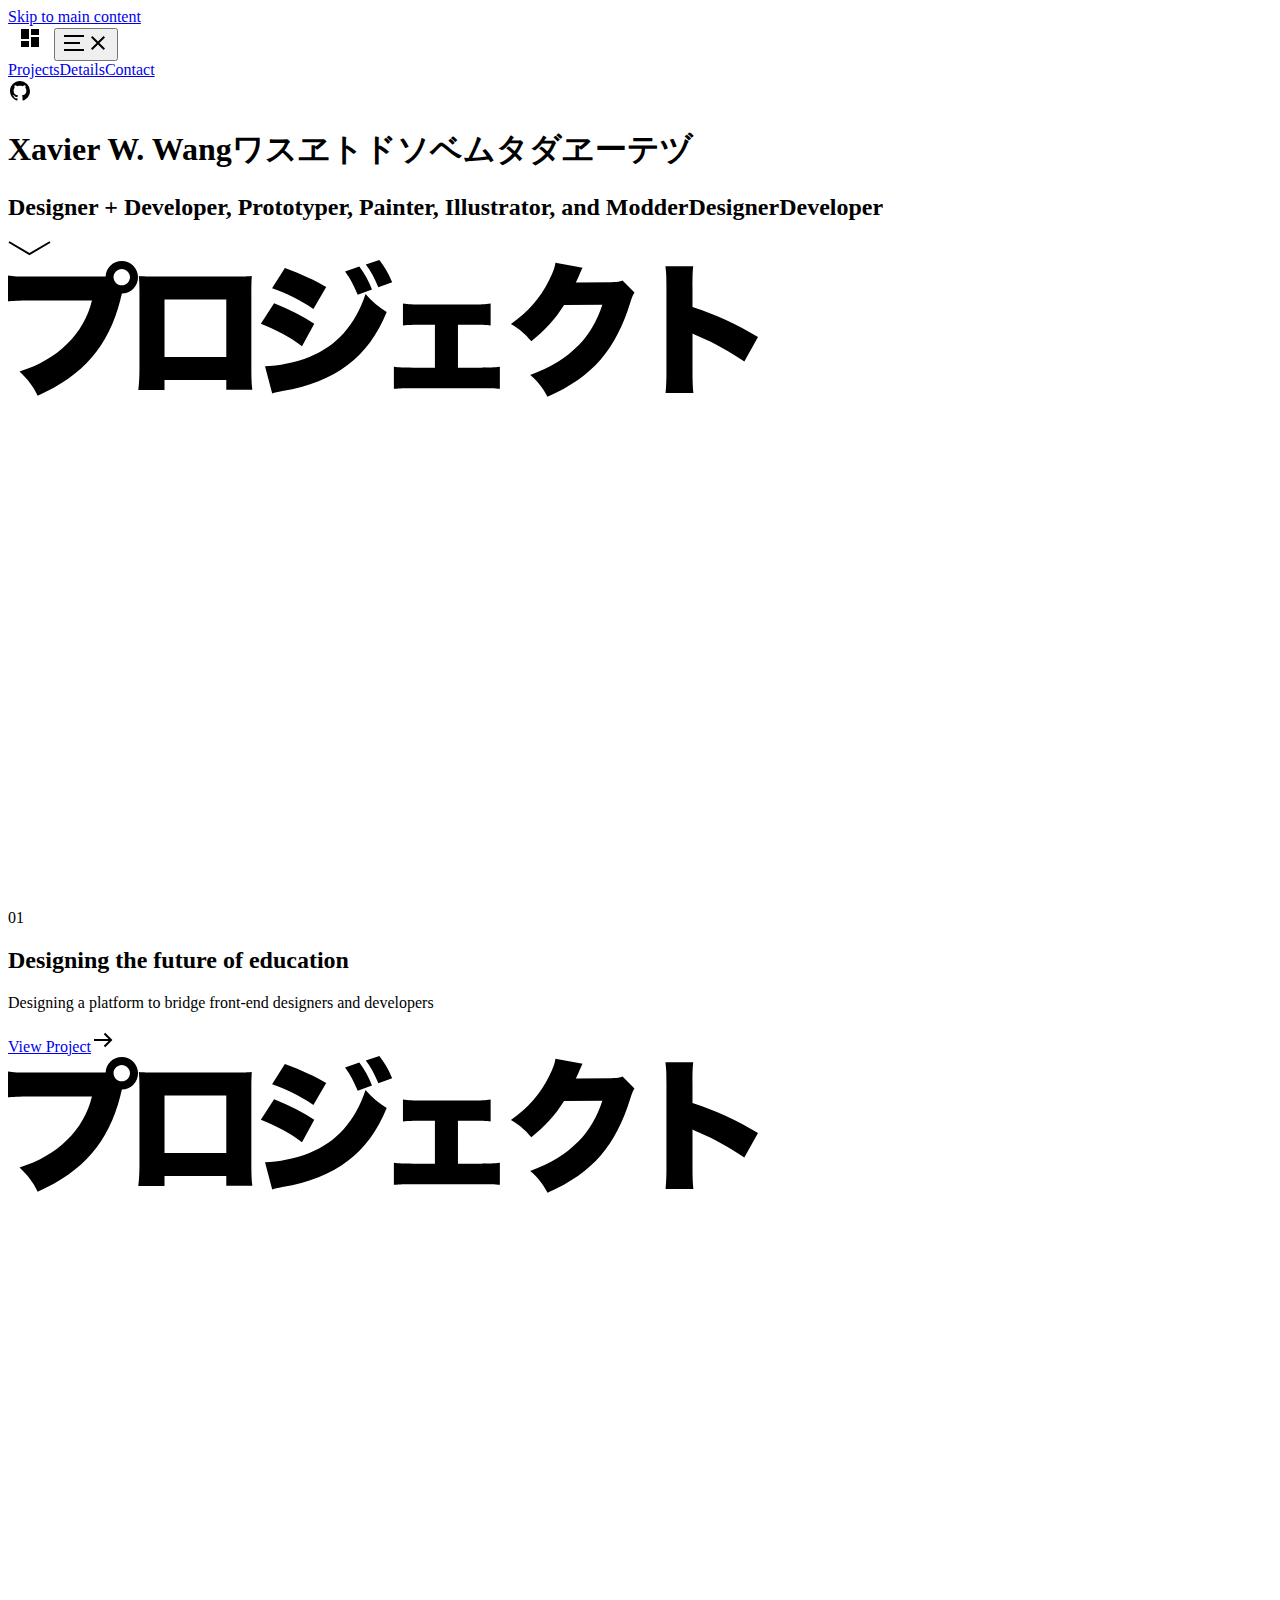
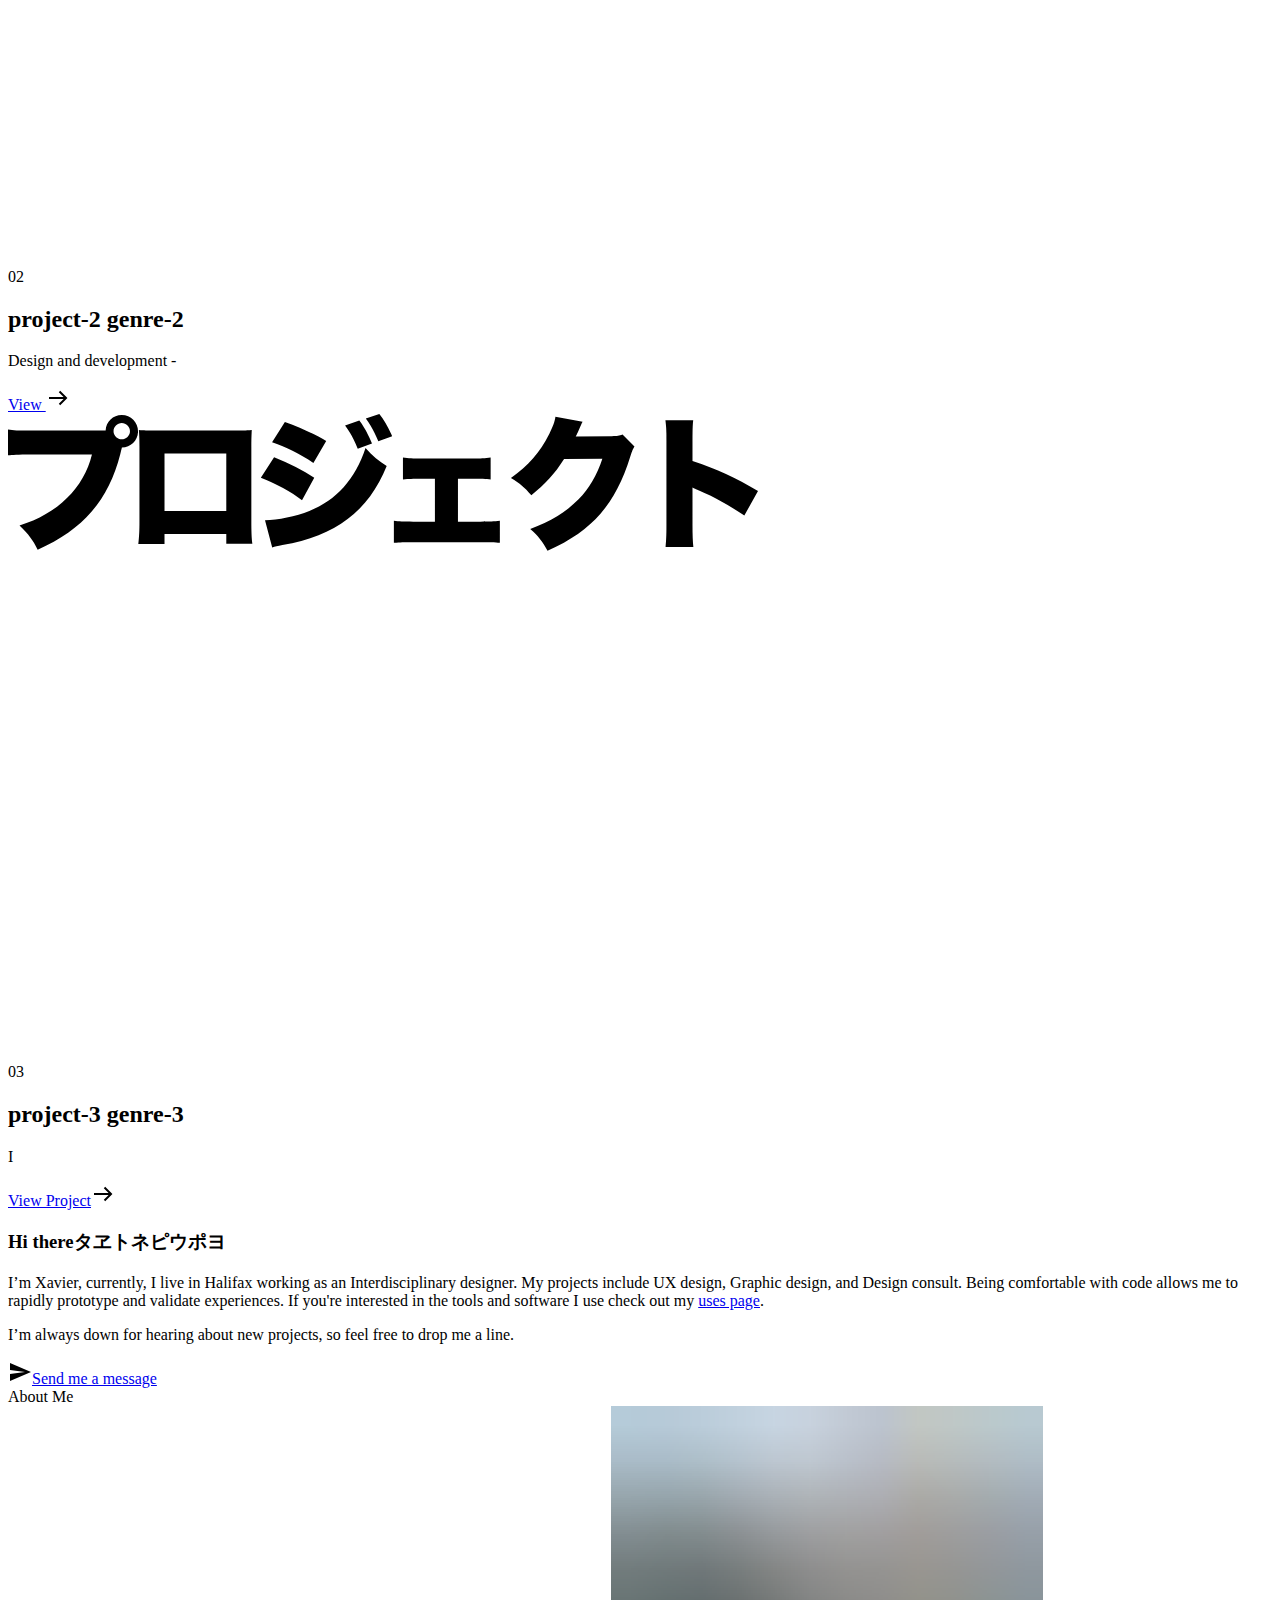
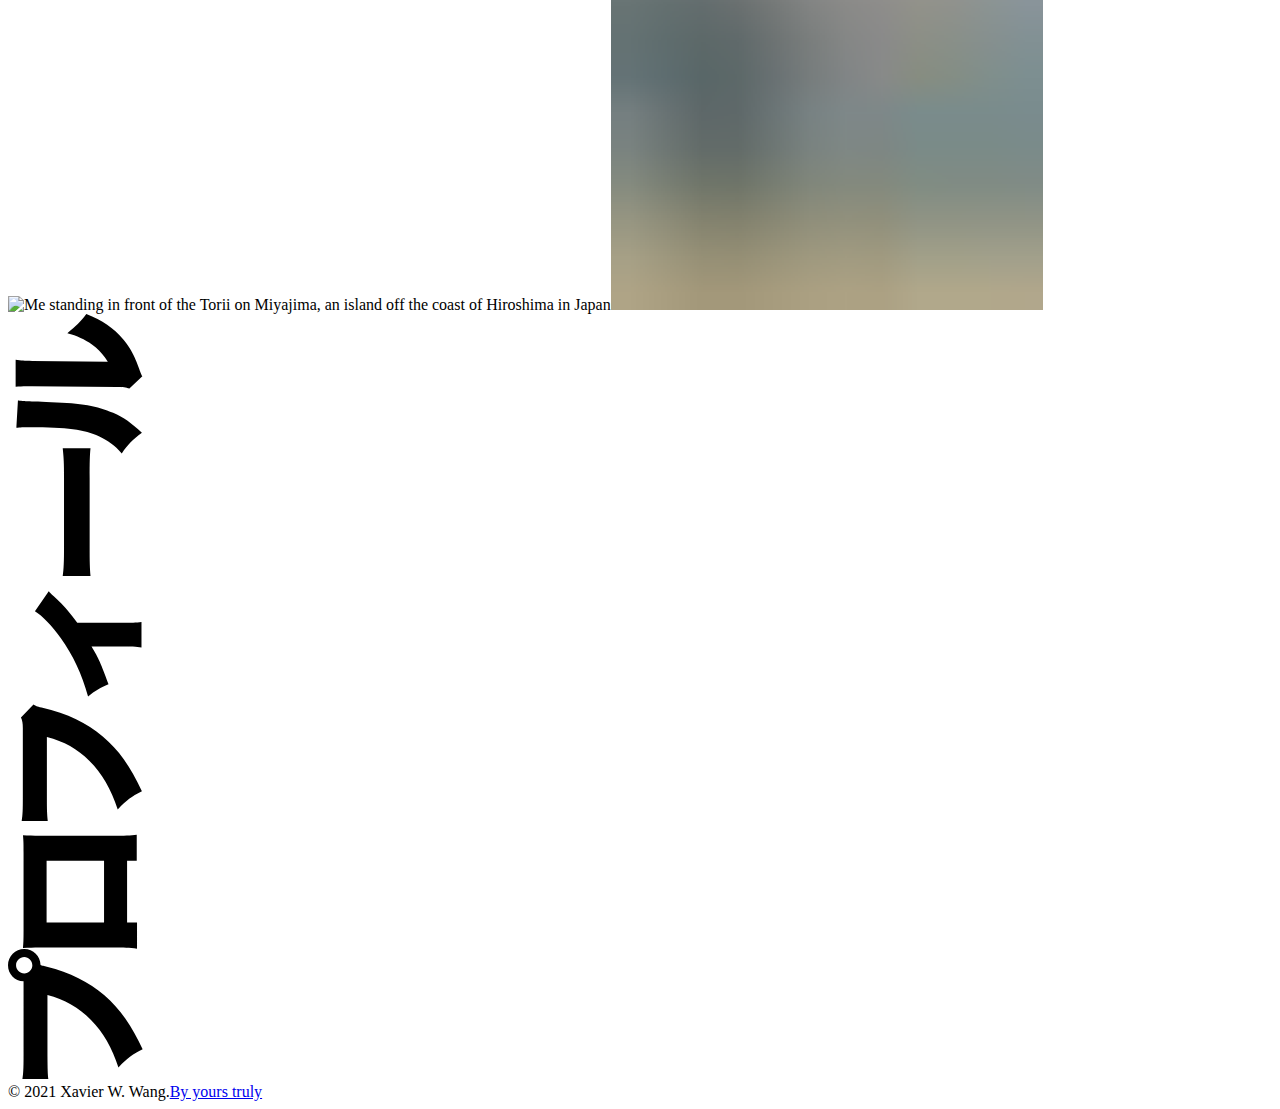
==== commit 33f886c9: "initial" ====
--- a/index.html
+++ b/index.html
@@ -1 +1 @@
-<!DOCTYPE html><html lang="en"><head><meta charset="utf-8"><meta content="width=device-width,initial-scale=1,shrink-to-fit=no,viewport-fit=cover" name="viewport"><link href="/apple-touch-icon.png" rel="apple-touch-icon" sizes="180x180"><link href="/favicon-32x32.png" rel="icon" type="image/png" sizes="32x32"><link href="/favicon-16x16.png" rel="icon" type="image/png" sizes="16x16"><link href="/site.webmanifest" rel="manifest"><link href="/safari-pinned-tab.svg" rel="mask-icon" color="#5bbad5"><meta content="#da532c" name="msapplication-TileColor"><meta content="#ffffff" name="theme-color"><link href="/humans.txt" rel="author" type="text/plain"><link href="/static/css/main.a9c631ac.chunk.css" rel="stylesheet"><script src="/static/js/0.b0298225.chunk.js" charset="utf-8"></script><script src="/static/js/1.e0204490.chunk.js" charset="utf-8"></script><script src="/static/js/2.ca61586b.chunk.js" charset="utf-8"></script><link href="/static/css/5.da871aa2.chunk.css" rel="stylesheet" type="text/css"><script src="/static/js/5.0b6d88a7.chunk.js" charset="utf-8"></script><link href="/static/media/gotham-medium.0ad7d622.woff2" rel="preload" data-react-helmet="true" as="font" crossorigin=""><link href="/static/media/gotham-book.9c2a0ce4.woff2" rel="preload" data-react-helmet="true" as="font" crossorigin=""><link href="https://X/" rel="canonical" data-react-helmet="true"><style data-react-helmet="true">@font-face{font-family:Gotham;font-weight:400;src:url(/static/media/gotham-book.9c2a0ce4.woff2) format("woff");font-display:swap}@font-face{font-family:Gotham;font-weight:500;src:url(/static/media/gotham-medium.0ad7d622.woff2) format("woff2");font-display:swap}</style><style data-react-helmet="true">:root{--rgbBlack:0 0 0;--rgbWhite:255 255 255;--bezierFastoutSlowin:cubic-bezier(0.4, 0.0, 0.2, 1);--durationXS:200ms;--durationS:300ms;--durationM:400ms;--durationL:600ms;--durationXL:800ms;--systemFontStack:system-ui,-apple-system,BlinkMacSystemFont,San Francisco,Roboto,Segoe UI,Ubuntu,Helvetica Neue,sans-serif;--fontStack:Gotham,system-ui,-apple-system,BlinkMacSystemFont,San Francisco,Roboto,Segoe UI,Ubuntu,Helvetica Neue,sans-serif;--monoFontStack:SFMono Regular,Roboto Mono,Consolas,Liberation Mono,Menlo,Courier,monospace;--japaneseFontStack:ヒラギノ角ゴ Pro W3,Hiragino Kaku Gothic Pro,Hiragino Sans,Osaka,メイリオ,Meiryo,Segoe UI,sans-serif;--fontWeightRegular:400;--fontWeightMedium:500;--fontWeightBold:700;--fontSizeH0:8.75rem;--fontSizeH1:6.25rem;--fontSizeH2:3.625rem;--fontSizeH3:2.375rem;--fontSizeH4:1.75rem;--fontSizeBodyXL:1.375rem;--fontSizeBodyL:1.25rem;--fontSizeBodyM:1.125rem;--fontSizeBodyS:1rem;--fontSizeBodyXS:0.875rem;--lineHeightTitle:1.1;--lineHeightBody:1.5;--maxWidthS:540px;--maxWidthM:720px;--maxWidthL:1096px;--maxWidthXL:1680px;--spaceOuter:64px;--spaceXS:4px;--spaceS:8px;--spaceM:16px;--spaceL:24px;--spaceXL:32px;--space2XL:48px;--space3XL:64px;--space4XL:96px;--space5XL:128px}@media (max-width:2080px){:root{--fontSizeH0:7.5rem;--fontSizeH1:5rem}}@media (max-width:1680px){:root{--maxWidthS:480px;--maxWidthM:640px;--maxWidthL:1000px;--maxWidthXL:1100px;--spaceOuter:48px;--fontSizeH0:6.25rem;--fontSizeH1:4.375rem;--fontSizeH2:3.25rem;--fontSizeH3:2.25rem;--fontSizeH4:1.625rem}}@media (max-width:1024px){:root{--fontSizeH0:5rem;--fontSizeH1:3.75rem;--fontSizeH2:3rem;--fontSizeH3:2rem;--fontSizeH4:1.5rem}}@media (max-width:696px){:root{--spaceOuter:24px;--fontSizeH0:3.5rem;--fontSizeH1:2.5rem;--fontSizeH2:2.125rem;--fontSizeH3:1.75rem;--fontSizeH4:1.375rem;--fontSizeBodyL:1.125rem;--fontSizeBodyM:1rem;--fontSizeBodyS:0.875rem}}@media (max-width:400px){:root{--spaceOuter:16px;--fontSizeH0:2.625rem;--fontSizeH1:2.375rem;--fontSizeH2:1.75rem;--fontSizeH3:1.5rem;--fontSizeH4:1.25rem}}.dark{--rgbBackground:17 17 17;--rgbBackgroundLight:26 26 26;--rgbPrimary:0 229 255;--rgbAccent:0 229 255;--rgbText:255 255 255;--rgbError:255 0 60;--colorTextTitle:rgb(var(--rgbText) / 1);--colorTextBody:rgb(var(--rgbText) / 0.8);--colorTextLight:rgb(var(--rgbText) / 0.6)}.light{--rgbBackground:242 242 242;--rgbBackgroundLight:255 255 255;--rgbPrimary:0 0 0;--rgbAccent:0 229 255;--rgbText:0 0 0;--rgbError:210 14 60;--colorTextTitle:rgb(var(--rgbText) / 1);--colorTextBody:rgb(var(--rgbText) / 0.7);--colorTextLight:rgb(var(--rgbText) / 0.6)}</style><title>Xavier W. Wang | Designer + Developer</title><link href="/static/media/iphone-11.dfa3acae.glb" rel="prefetch" data-react-helmet="true" as="fetch" crossorigin=""><link href="/static/media/macbook-pro.29527f3f.glb" rel="prefetch" data-react-helmet="true" as="fetch" crossorigin=""><meta content="Portfolio of Xavier W. Wang – a digital designer working on web & mobile apps with a focus on motion and user experience design." name="description" data-react-helmet="true"></head><body class="dark"><script>const preferredTheme=JSON.parse(localStorage.getItem("theme"));document.body.className=preferredTheme||"dark"</script><div id="root"><a class="visually-hidden skip-to-main visually-hidden--show-on-focus" href="#MainContent">Skip to main content</a><header class="navbar"><a class="navbar__logo" href="/#intro" aria-label="Hamish Williams, Designer"><svg aria-hidden="true" height="29" viewBox="0 0 26 29" width="46" class="monogram"><defs><clipPath id="monogram-clip-1"><path d="M13,3V9H21V3M13,21H21V11H13M3,21H11V15H3M3,13H11V3H3V13Z"></path></clipPath></defs><rect height="100%" width="100%" clip-path="url(#monogram-clip-1)"></rect><g clip-path="url(#monogram-clip-1)"><rect height="100%" width="100%" class="monogram__highlight"></rect></g></svg></a><button aria-expanded="false" aria-label="Menu" class="button nav-toggle button--icon-only"><span class="button__text"><div class="nav-toggle__inner"><svg aria-hidden="true" height="24" viewBox="0 0 24 24" width="24" class="icon nav-toggle__icon nav-toggle__icon--menu"><path d="M22 6H2V4h20v2zM2 13h16v-2H2v2zm0 7h20v-2H2v2z"></path></svg><svg aria-hidden="true" height="24" viewBox="0 0 24 24" width="24" class="icon nav-toggle__icon nav-toggle__icon--close"><path d="M19 6.41L17.59 5 12 10.59 6.41 5 5 6.41 10.59 12 5 17.59 6.41 19 12 13.41 17.59 19 19 17.59 13.41 12z"></path></svg></div></span></button><nav class="navbar__nav"><div class="navbar__nav-list"><a class="navbar__nav-link" href="/#project-1">Projects</a><a class="navbar__nav-link" href="/#details">Details</a><a class="navbar__nav-link" href="/contact">Contact</a></div><div class="navbar__nav-icons"><a class="navbar__nav-icon-link" href="https://github.com/Xavier-WW" rel="noopener noreferrer" target="_blank" aria-label="Github"><svg aria-hidden="true" height="24" viewBox="0 0 24 24" width="24" class="icon navbar__nav-icon"><path d="M12 2C6.477 2 2 6.477 2 12c0 4.42 2.87 8.17 6.84 9.5.5.08.66-.23.66-.5v-1.69c-2.77.6-3.36-1.34-3.36-1.34-.46-1.16-1.11-1.47-1.11-1.47-.91-.62.07-.6.07-.6 1 .07 1.53 1.03 1.53 1.03.87 1.52 2.34 1.07 2.91.83.09-.65.35-1.09.63-1.34-2.22-.25-4.55-1.11-4.55-4.92 0-1.11.38-2 1.03-2.71-.1-.25-.45-1.29.1-2.64 0 0 .84-.27 2.75 1.02.79-.22 1.65-.33 2.5-.33.85 0 1.71.11 2.5.33 1.91-1.29 2.75-1.02 2.75-1.02.55 1.35.2 2.39.1 2.64.65.71 1.03 1.6 1.03 2.71 0 3.82-2.34 4.66-4.57 4.91.36.31.69.92.69 1.85V21c0 .27.16.59.67.5C19.14 20.16 22 16.42 22 12A10 10 0 0012 2z"></path></svg></a></div></nav></header><main class="app" id="MainContent" tabindex="-1"><div class="app__page app__page--entered"><div class="home"><section aria-labelledby="intro-title" class="section intro" id="intro" tabindex="-1"><header class="intro__text"><h1 class="intro__name intro__name--exited" id="intro-title"><span class="decoder-text"><span class="visually-hidden decoder-text__label visually-hidden--hidden">Xavier W. Wang</span><span class="decoder-text__content" aria-hidden="true"><span class="decoder-text__glyph">ソ</span><span class="decoder-text__glyph">ロ</span><span class="decoder-text__glyph">チ</span><span class="decoder-text__glyph">ヌ</span><span class="decoder-text__glyph">ヱ</span><span class="decoder-text__glyph">モ</span><span class="decoder-text__glyph">ヌ</span><span class="decoder-text__glyph">ム</span><span class="decoder-text__glyph">ネ</span><span class="decoder-text__glyph">ヒ</span><span class="decoder-text__glyph">パ</span><span class="decoder-text__glyph">フ</span><span class="decoder-text__glyph">キ</span><span class="decoder-text__glyph">ユ</span></span></span></h1><h2 class="intro__title heading heading--align-auto heading--level-0 heading--weight-medium"><span class="visually-hidden intro__title-label visually-hidden--hidden">Designer + Developer, Prototyper, Painter, Illustrator, and Modder</span><span class="intro__title-row intro__title-row--hidden" aria-hidden="true"><span class="intro__title-word intro__title-word--exited" style="--delay:200ms">Designer</span><span class="intro__title-line intro__title-line--exited"></span></span><span class="intro__title-row intro__title-row--hidden"><span class="intro__title-word intro__title-word--plus intro__title-word--entering" aria-hidden="true" style="--delay:600ms">Developer</span></span></h2></header><div class="intro__mobile-scroll-indicator intro__mobile-scroll-indicator--exited"><svg aria-hidden="true" height="15" viewBox="0 0 43 15" width="43" stroke="currentColor"><path d="M1 1l20.5 12L42 1" fill="none" stroke-width="2"></path></svg></div></section><section aria-labelledby="project-1-title" class="section project-summary" id="project-1" tabindex="-1"><div class="project-summary__content"><div class="project-summary__preview"><svg aria-hidden="true" height="137" viewBox="0 0 750 137" width="750" class="project-summary__svg project-summary__svg--laptop project-summary__svg--exited" fill="currentColor" style="--opacity:1"><path d="M113.904 33.552l-.288 1.152a18.13 18.13 0 0 1-.432 1.44l-.864 3.744c-11.808 46.224-36.864 75.312-82.656 95.76-4.752-9.648-8.784-15.12-18.144-24.192 38.304-11.952 64.224-37.44 72.432-70.992H23.76c-15.264.144-18.72.288-23.76.864v-25.92c5.472.864 9.504 1.152 24.192 1.152h73.44c.432-8.928 7.344-15.552 16.128-15.552 9.072 0 16.272 7.2 16.272 16.272s-7.056 16.128-16.128 16.272zm-.144-24.48c-4.464 0-8.208 3.744-8.208 8.208 0 4.32 3.744 8.064 8.208 8.064s8.208-3.744 8.208-8.064c0-4.464-3.744-8.208-8.208-8.208zm104.528 111.024h-61.776v9.936h-26.208c.864-7.92 1.152-12.816 1.152-23.472V32.544c0-6.192-.144-10.656-.576-16.56 5.04.432 7.92.576 17.424.576h77.616c8.928 0 11.088 0 17.856-.576-.288 5.04-.432 10.224-.432 16.992v73.008c0 11.088.288 18 1.008 23.76h-26.064v-9.648zm0-23.04V39.6h-61.776v57.456h61.776zm45.776-68.688L276.88 7.92c15.84 5.76 31.392 12.96 41.328 19.008L305.392 48.96C292 40.032 276.88 32.544 264.064 28.368zm73.008-16.992l14.256-4.752c5.04 6.624 9.36 14.688 12.672 22.896l-14.256 5.184c-3.888-9.504-7.488-16.272-12.672-23.328zm-84.24 52.416L266.08 43.2c15.408 6.048 28.944 12.816 40.176 20.448l-12.24 22.608c-10.368-8.064-26.496-16.848-41.184-22.464zM357.808 4.608L371.344 0c4.752 6.048 8.784 12.816 12.816 22.176l-13.824 5.04c-4.032-9.504-7.776-16.272-12.528-22.608zm-93.6 128.88l-7.2-27.36c12.672 0 30.96-3.888 44.352-9.216 26.928-10.656 45.936-31.824 56.16-62.928 6.912 7.776 13.536 13.392 21.168 18C360.4 97.2 327.712 121.968 274.432 131.04c-5.04 1.008-7.344 1.584-10.224 2.448zM449.952 64.8v42.912h22.464c9.216 0 13.68-.144 19.44-.864v21.888c-5.184-.432-9.216-.576-19.44-.576h-66.96c-10.512 0-12.672 0-19.584.576v-21.888c5.328.72 8.928.864 19.44.864h21.6V64.8h-13.248c-9.504 0-12.528.144-18.72.72V43.488c5.616.72 9.936 1.008 18.576 1.008h50.256c9.216 0 13.248-.288 18.864-1.008V65.52c-4.032-.432-9.936-.72-18.864-.72h-13.824zm97.472-62.064l27.216 4.896c-.72 1.296-1.008 1.728-1.728 3.6-.288.432-.576 1.296-1.008 2.16-.576 1.44-1.008 2.448-1.296 3.024-1.872 4.176-1.872 4.176-2.88 6.192l36.144-.432c5.616 0 7.2-.288 10.656-1.584L626.48 32.4c-1.728 2.88-2.16 3.744-4.176 10.224-7.344 23.904-17.136 42.624-29.808 57.024C579.392 114.624 563.12 126 539.504 136.8c-4.752-9.216-9.216-14.832-17.28-21.888 20.448-7.488 35.424-16.704 48.096-29.376 10.656-10.8 18.72-24.336 24.048-40.896l-38.304.432c-9.36 14.832-19.008 25.344-32.688 36.144-7.344-8.352-10.944-11.52-20.448-17.28 17.568-12.384 28.944-25.488 38.304-43.92 3.744-7.488 5.472-12.24 6.192-17.28zm137.936 130.32h-27.792c.576-6.48.864-10.656.864-22.032V27.216c0-11.664-.144-13.104-1.008-20.88h27.792c-.576 4.176-.72 11.376-.72 21.024v19.728c24.48 8.064 43.056 16.56 65.52 29.952l-13.68 24.48c-13.968-9.648-30.96-19.008-45.36-25.056-5.04-2.016-5.04-2.016-6.48-2.88v37.44c0 9.648.288 16.848.864 22.032z"></path></svg><div class="model project-summary__model project-summary__model--laptop" style="--delay:800ms" aria-label="Glimpse" role="img"><canvas class="model__canvas" height="1008" style="width:604px;height:504px" width="1208"></canvas></div></div><div class="project-summary__details"><div class="project-summary__index" aria-hidden="true"><div class="divider" style="--lineWidth:100%;--lineHeight:2px;--collapseDelay:1000ms"><div class="divider__line divider__line--collapsed"></div></div><span class="project-summary__index-number project-summary__index-number--exited">01</span></div><h2 class="project-summary__title project-summary__title--exited heading heading--align-auto heading--level-3 heading--weight-medium" id="project-1-title">Designing the future of education</h2><p class="project-summary__description project-summary__description--exited text text--align-auto text--size-m text--weight-auto">Designing a platform to bridge front-end designers and developers</p><div class="project-summary__button project-summary__button--exited"><a class="button" href="/projects/X"><span class="button__text">View Project</span><svg aria-hidden="true" height="24" viewBox="0 0 24 24" width="24" class="icon button__icon button__icon--end button__icon--shift"><path d="M14.207 4.793l6.5 6.5.707.707-.707.707-6.5 6.5-1.414-1.414L17.586 13H3v-2h14.586l-4.793-4.793 1.414-1.414z"></path></svg></a></div></div></div></section><section aria-labelledby="project-2 genre-2-title" class="section project-summary project-summary--alternate" id="project-2 genre-2" tabindex="-1"><div class="project-summary__content"><div class="project-summary__preview"><svg aria-hidden="true" height="137" viewBox="0 0 750 137" width="750" class="project-summary__svg project-summary__svg--phone project-summary__svg--exited" fill="currentColor" style="--opacity:1"><path d="M113.904 33.552l-.288 1.152a18.13 18.13 0 0 1-.432 1.44l-.864 3.744c-11.808 46.224-36.864 75.312-82.656 95.76-4.752-9.648-8.784-15.12-18.144-24.192 38.304-11.952 64.224-37.44 72.432-70.992H23.76c-15.264.144-18.72.288-23.76.864v-25.92c5.472.864 9.504 1.152 24.192 1.152h73.44c.432-8.928 7.344-15.552 16.128-15.552 9.072 0 16.272 7.2 16.272 16.272s-7.056 16.128-16.128 16.272zm-.144-24.48c-4.464 0-8.208 3.744-8.208 8.208 0 4.32 3.744 8.064 8.208 8.064s8.208-3.744 8.208-8.064c0-4.464-3.744-8.208-8.208-8.208zm104.528 111.024h-61.776v9.936h-26.208c.864-7.92 1.152-12.816 1.152-23.472V32.544c0-6.192-.144-10.656-.576-16.56 5.04.432 7.92.576 17.424.576h77.616c8.928 0 11.088 0 17.856-.576-.288 5.04-.432 10.224-.432 16.992v73.008c0 11.088.288 18 1.008 23.76h-26.064v-9.648zm0-23.04V39.6h-61.776v57.456h61.776zm45.776-68.688L276.88 7.92c15.84 5.76 31.392 12.96 41.328 19.008L305.392 48.96C292 40.032 276.88 32.544 264.064 28.368zm73.008-16.992l14.256-4.752c5.04 6.624 9.36 14.688 12.672 22.896l-14.256 5.184c-3.888-9.504-7.488-16.272-12.672-23.328zm-84.24 52.416L266.08 43.2c15.408 6.048 28.944 12.816 40.176 20.448l-12.24 22.608c-10.368-8.064-26.496-16.848-41.184-22.464zM357.808 4.608L371.344 0c4.752 6.048 8.784 12.816 12.816 22.176l-13.824 5.04c-4.032-9.504-7.776-16.272-12.528-22.608zm-93.6 128.88l-7.2-27.36c12.672 0 30.96-3.888 44.352-9.216 26.928-10.656 45.936-31.824 56.16-62.928 6.912 7.776 13.536 13.392 21.168 18C360.4 97.2 327.712 121.968 274.432 131.04c-5.04 1.008-7.344 1.584-10.224 2.448zM449.952 64.8v42.912h22.464c9.216 0 13.68-.144 19.44-.864v21.888c-5.184-.432-9.216-.576-19.44-.576h-66.96c-10.512 0-12.672 0-19.584.576v-21.888c5.328.72 8.928.864 19.44.864h21.6V64.8h-13.248c-9.504 0-12.528.144-18.72.72V43.488c5.616.72 9.936 1.008 18.576 1.008h50.256c9.216 0 13.248-.288 18.864-1.008V65.52c-4.032-.432-9.936-.72-18.864-.72h-13.824zm97.472-62.064l27.216 4.896c-.72 1.296-1.008 1.728-1.728 3.6-.288.432-.576 1.296-1.008 2.16-.576 1.44-1.008 2.448-1.296 3.024-1.872 4.176-1.872 4.176-2.88 6.192l36.144-.432c5.616 0 7.2-.288 10.656-1.584L626.48 32.4c-1.728 2.88-2.16 3.744-4.176 10.224-7.344 23.904-17.136 42.624-29.808 57.024C579.392 114.624 563.12 126 539.504 136.8c-4.752-9.216-9.216-14.832-17.28-21.888 20.448-7.488 35.424-16.704 48.096-29.376 10.656-10.8 18.72-24.336 24.048-40.896l-38.304.432c-9.36 14.832-19.008 25.344-32.688 36.144-7.344-8.352-10.944-11.52-20.448-17.28 17.568-12.384 28.944-25.488 38.304-43.92 3.744-7.488 5.472-12.24 6.192-17.28zm137.936 130.32h-27.792c.576-6.48.864-10.656.864-22.032V27.216c0-11.664-.144-13.104-1.008-20.88h27.792c-.576 4.176-.72 11.376-.72 21.024v19.728c24.48 8.064 43.056 16.56 65.52 29.952l-13.68 24.48c-13.968-9.648-30.96-19.008-45.36-25.056-5.04-2.016-5.04-2.016-6.48-2.88v37.44c0 9.648.288 16.848.864 22.032z"></path></svg><div class="model project-summary__model project-summary__model--phone" style="--delay:500ms" aria-label="XXX" role="img"><canvas class="model__canvas" height="1334" style="width:466px;height:667px" width="932"></canvas></div></div><div class="project-summary__details"><div class="project-summary__index" aria-hidden="true"><div class="divider" style="--lineWidth:100%;--lineHeight:2px;--collapseDelay:1000ms"><div class="divider__line divider__line--collapsed"></div></div><span class="project-summary__index-number project-summary__index-number--exited">02</span></div><h2 class="project-summary__title project-summary__title--exited heading heading--align-auto heading--level-3 heading--weight-medium" id="project-2 genre-2-title">project-2 genre-2</h2><p class="project-summary__description project-summary__description--exited text text--align-auto text--size-m text--weight-auto">Design and development -</p><div class="project-summary__button project-summary__button--exited"><a class="button" href="https://" rel="noopener noreferrer" target="_blank"><span class="button__text">View </span><svg aria-hidden="true" height="24" viewBox="0 0 24 24" width="24" class="icon button__icon button__icon--end button__icon--shift"><path d="M14.207 4.793l6.5 6.5.707.707-.707.707-6.5 6.5-1.414-1.414L17.586 13H3v-2h14.586l-4.793-4.793 1.414-1.414z"></path></svg></a></div></div></div></section><section aria-labelledby="project-3 genre-3-title" class="section project-summary" id="project-3 genre-3" tabindex="-1"><div class="project-summary__content"><div class="project-summary__preview"><svg aria-hidden="true" height="137" viewBox="0 0 750 137" width="750" class="project-summary__svg project-summary__svg--laptop project-summary__svg--exited" fill="currentColor" style="--opacity:1"><path d="M113.904 33.552l-.288 1.152a18.13 18.13 0 0 1-.432 1.44l-.864 3.744c-11.808 46.224-36.864 75.312-82.656 95.76-4.752-9.648-8.784-15.12-18.144-24.192 38.304-11.952 64.224-37.44 72.432-70.992H23.76c-15.264.144-18.72.288-23.76.864v-25.92c5.472.864 9.504 1.152 24.192 1.152h73.44c.432-8.928 7.344-15.552 16.128-15.552 9.072 0 16.272 7.2 16.272 16.272s-7.056 16.128-16.128 16.272zm-.144-24.48c-4.464 0-8.208 3.744-8.208 8.208 0 4.32 3.744 8.064 8.208 8.064s8.208-3.744 8.208-8.064c0-4.464-3.744-8.208-8.208-8.208zm104.528 111.024h-61.776v9.936h-26.208c.864-7.92 1.152-12.816 1.152-23.472V32.544c0-6.192-.144-10.656-.576-16.56 5.04.432 7.92.576 17.424.576h77.616c8.928 0 11.088 0 17.856-.576-.288 5.04-.432 10.224-.432 16.992v73.008c0 11.088.288 18 1.008 23.76h-26.064v-9.648zm0-23.04V39.6h-61.776v57.456h61.776zm45.776-68.688L276.88 7.92c15.84 5.76 31.392 12.96 41.328 19.008L305.392 48.96C292 40.032 276.88 32.544 264.064 28.368zm73.008-16.992l14.256-4.752c5.04 6.624 9.36 14.688 12.672 22.896l-14.256 5.184c-3.888-9.504-7.488-16.272-12.672-23.328zm-84.24 52.416L266.08 43.2c15.408 6.048 28.944 12.816 40.176 20.448l-12.24 22.608c-10.368-8.064-26.496-16.848-41.184-22.464zM357.808 4.608L371.344 0c4.752 6.048 8.784 12.816 12.816 22.176l-13.824 5.04c-4.032-9.504-7.776-16.272-12.528-22.608zm-93.6 128.88l-7.2-27.36c12.672 0 30.96-3.888 44.352-9.216 26.928-10.656 45.936-31.824 56.16-62.928 6.912 7.776 13.536 13.392 21.168 18C360.4 97.2 327.712 121.968 274.432 131.04c-5.04 1.008-7.344 1.584-10.224 2.448zM449.952 64.8v42.912h22.464c9.216 0 13.68-.144 19.44-.864v21.888c-5.184-.432-9.216-.576-19.44-.576h-66.96c-10.512 0-12.672 0-19.584.576v-21.888c5.328.72 8.928.864 19.44.864h21.6V64.8h-13.248c-9.504 0-12.528.144-18.72.72V43.488c5.616.72 9.936 1.008 18.576 1.008h50.256c9.216 0 13.248-.288 18.864-1.008V65.52c-4.032-.432-9.936-.72-18.864-.72h-13.824zm97.472-62.064l27.216 4.896c-.72 1.296-1.008 1.728-1.728 3.6-.288.432-.576 1.296-1.008 2.16-.576 1.44-1.008 2.448-1.296 3.024-1.872 4.176-1.872 4.176-2.88 6.192l36.144-.432c5.616 0 7.2-.288 10.656-1.584L626.48 32.4c-1.728 2.88-2.16 3.744-4.176 10.224-7.344 23.904-17.136 42.624-29.808 57.024C579.392 114.624 563.12 126 539.504 136.8c-4.752-9.216-9.216-14.832-17.28-21.888 20.448-7.488 35.424-16.704 48.096-29.376 10.656-10.8 18.72-24.336 24.048-40.896l-38.304.432c-9.36 14.832-19.008 25.344-32.688 36.144-7.344-8.352-10.944-11.52-20.448-17.28 17.568-12.384 28.944-25.488 38.304-43.92 3.744-7.488 5.472-12.24 6.192-17.28zm137.936 130.32h-27.792c.576-6.48.864-10.656.864-22.032V27.216c0-11.664-.144-13.104-1.008-20.88h27.792c-.576 4.176-.72 11.376-.72 21.024v19.728c24.48 8.064 43.056 16.56 65.52 29.952l-13.68 24.48c-13.968-9.648-30.96-19.008-45.36-25.056-5.04-2.016-5.04-2.016-6.48-2.88v37.44c0 9.648.288 16.848.864 22.032z"></path></svg><div class="model project-summary__model project-summary__model--laptop" style="--delay:800ms" aria-label="Annotating a biomedical" role="img"><canvas class="model__canvas" height="1008" style="width:604px;height:504px" width="1208"></canvas></div></div><div class="project-summary__details"><div class="project-summary__index" aria-hidden="true"><div class="divider" style="--lineWidth:100%;--lineHeight:2px;--collapseDelay:1000ms"><div class="divider__line divider__line--collapsed"></div></div><span class="project-summary__index-number project-summary__index-number--exited">03</span></div><h2 class="project-summary__title project-summary__title--exited heading heading--align-auto heading--level-3 heading--weight-medium" id="project-3 genre-3-title">project-3 genre-3</h2><p class="project-summary__description project-summary__description--exited text text--align-auto text--size-m text--weight-auto">I</p><div class="project-summary__button project-summary__button--exited"><a class="button" href="/projects/X"><span class="button__text">View Project</span><svg aria-hidden="true" height="24" viewBox="0 0 24 24" width="24" class="icon button__icon button__icon--end button__icon--shift"><path d="M14.207 4.793l6.5 6.5.707.707-.707.707-6.5 6.5-1.414-1.414L17.586 13H3v-2h14.586l-4.793-4.793 1.414-1.414z"></path></svg></a></div></div></div></section><section aria-labelledby="details-title" class="section profile" id="details" tabindex="-1"><div class="profile__content"><div class="profile__column"><h3 class="profile__title profile__title--exited heading heading--align-auto heading--level-3 heading--weight-medium" id="details-title"><span class="decoder-text"><span class="visually-hidden decoder-text__label visually-hidden--hidden">Hi there</span><span class="decoder-text__content" aria-hidden="true"><span class="decoder-text__glyph">ワ</span><span class="decoder-text__glyph">ゾ</span><span class="decoder-text__glyph">ナ</span><span class="decoder-text__glyph">ツ</span><span class="decoder-text__glyph">ー</span><span class="decoder-text__glyph">ミ</span><span class="decoder-text__glyph">メ</span><span class="decoder-text__glyph">グ</span></span></span></h3><p class="profile__description profile__description--exited text text--align-auto text--size-l text--weight-auto">I’m Xavier, currently, I live in Halifax working as an Interdisciplinary designer. My projects include UX design, Graphic design, and Design consult. Being comfortable with code allows me to rapidly prototype and validate experiences. If you're interested in the tools and software I use check out my <a class="link" href="/uses">uses page</a>.</p><p class="profile__description profile__description--exited text text--align-auto text--size-l text--weight-auto">I’m always down for hearing about new projects, so feel free to drop me a line.</p><a class="button profile__button profile__button--exited button--secondary" href="/contact"><svg aria-hidden="true" height="24" viewBox="0 0 24 24" width="24" class="icon button__icon button__icon--start"><path d="M2.01 21L23 12 2.01 3 2 10l15 2-15 2 .01 7z"></path></svg><span class="button__text">Send me a message</span></a></div><div class="profile__column"><div class="profile__tag" aria-hidden="true"><div class="divider" style="--lineWidth:100%;--lineHeight:2px;--collapseDelay:1000ms"><div class="divider__line divider__line--collapsed"></div></div><div class="profile__tag-text profile__tag-text--exited">About Me</div></div><div class="profile__image-wrapper"><div class="image image--dark image--reveal" style="--delay:100ms"><div class="image__element-wrapper image__element-wrapper--reveal" style="--delay:1100ms"><img alt="Me standing in front of the Torii on Miyajima, an island off the coast of Hiroshima in Japan" class="image__element" decoding="async" height="504" width="432" sizes="(max-width: 696px) 100vw, 480px"><img alt="" class="image__placeholder" decoding="async" height="504" width="432" aria-hidden="true" role="presentation" src="[data-uri]" style="--delay:100ms"></div></div><svg aria-hidden="true" height="765" viewBox="0 0 135 765" width="135" class="profile__svg profile__svg--exited" fill="currentColor"><path d="M32.544 651.088l1.152.288c.576.144 1.008.288 1.44.432l3.744.864c46.224 11.808 75.312 36.864 95.76 82.656-9.648 4.752-15.12 8.784-24.192 18.144-11.952-38.304-37.44-64.224-70.992-72.432v60.192c.144 15.264.288 18.72.864 23.76H14.4c.864-5.472 1.152-9.504 1.152-24.192v-73.44C6.624 666.928 0 660.016 0 651.232c0-9.072 7.2-16.272 16.272-16.272s16.128 7.056 16.272 16.128zm-24.48.144c0 4.464 3.744 8.208 8.208 8.208 4.32 0 8.064-3.744 8.064-8.208s-3.744-8.208-8.064-8.208c-4.464 0-8.208 3.744-8.208 8.208zm111.024-104.528v61.776h9.936v26.208c-7.92-.864-12.816-1.152-23.472-1.152H31.536c-6.192 0-10.656.144-16.56.576.432-5.04.576-7.92.576-17.424v-77.616c0-8.928 0-11.088-.576-17.856 5.04.288 10.224.432 16.992.432h73.008c11.088 0 18-.288 23.76-1.008v26.064h-9.648zm-23.04 0H38.592v61.776h57.456v-61.776zM12.96 403.44l12.528-12.96c2.448 1.584 3.168 1.872 8.064 3.024 26.784 6.48 44.784 15.12 61.2 28.944 15.984 13.392 27.504 29.52 39.168 54.864-10.944 5.616-14.832 8.64-24.192 18.144-6.768-20.736-15.552-35.856-28.224-48.528-12.24-12.096-25.344-19.44-42.624-23.904v59.76c0 13.968.144 16.56.864 24.192H13.68c1.008-6.192 1.152-10.512 1.152-24.624v-68.4c0-4.752-.432-7.344-1.872-10.512zm13.968-106.112l13.824-20.16c1.584 1.872 1.584 1.872 5.04 5.04 8.64 7.776 16.272 16.56 23.472 26.64h44.352c9.36 0 14.688-.144 19.872-.864v25.632c-5.616-.72-9.36-1.008-19.872-1.008H83.52c7.344 12.24 9.36 16.848 16.992 37.584-7.92 3.168-13.392 6.48-20.448 12.24-6.192-22.176-15.12-41.328-27.36-58.32-8.784-12.24-18.432-22.32-25.776-26.784zm55.584-35.264H54.72c1.008-6.768 1.296-14.544 1.296-29.52v-68.832c0-14.4-.288-19.872-1.296-29.52h27.792c-.72 6.912-.864 13.248-.864 29.664V232.4c0 16.128.144 20.88.864 29.664zM8.352 113.76l1.584-27.216c4.896.576 4.896.576 33.408 1.584 30.096.864 46.08 3.744 61.776 10.656 10.656 4.752 18.432 10.224 28.8 20.016-9.648 7.344-13.68 11.376-20.16 20.592-7.344-8.208-13.392-12.672-22.896-17.136-14.112-6.768-31.968-9.072-69.264-9.072-6.336 0-9.504.144-13.248.576zm-.72-40.896V45.792c5.904.864 8.208 1.008 16.704 1.152l75.456.72c-4.896-7.776-9.072-12.384-15.84-17.28-7.344-5.184-14.832-8.64-24.624-11.232C68.256 11.952 72 8.208 78.336 0c16.128 6.48 27.216 13.968 36.576 24.912 7.344 8.64 11.088 15.696 16.416 30.24 1.44 4.032 1.872 5.184 3.024 7.056l-12.96 12.384c-3.744-1.296-6.192-1.584-12.096-1.584l-85.248-.72h-5.184c-4.608 0-7.776.144-11.232.576z"></path></svg></div></div></div></section><footer class="footer"><span class="footer__date">© 2021 Xavier W. Wang.</span><a class="link footer__link link--secondary" href="/humans.txt" rel="noreferrer noopener" target="_self">By yours truly</a></footer></div></div></main></div><script>!function(e){function t(t){for(var n,o,u=t[0],i=t[1],f=t[2],l=0,d=[];l<u.length;l++)o=u[l],Object.prototype.hasOwnProperty.call(a,o)&&a[o]&&d.push(a[o][0]),a[o]=0;for(n in i)Object.prototype.hasOwnProperty.call(i,n)&&(e[n]=i[n]);for(s&&s(t);d.length;)d.shift()();return c.push.apply(c,f||[]),r()}function r(){for(var e,t=0;t<c.length;t++){for(var r=c[t],n=!0,o=1;o<r.length;o++){var i=r[o];0!==a[i]&&(n=!1)}n&&(c.splice(t--,1),e=u(u.s=r[0]))}return e}var n={},o={4:0},a={4:0},c=[];function u(t){if(n[t])return n[t].exports;var r=n[t]={i:t,l:!1,exports:{}};return e[t].call(r.exports,r,r.exports,u),r.l=!0,r.exports}u.e=function(e){var t=[];o[e]?t.push(o[e]):0!==o[e]&&{5:1,7:1,8:1,9:1,10:1,11:1,12:1,13:1,14:1}[e]&&t.push(o[e]=new Promise((function(t,r){for(var n="static/css/"+({}[e]||e)+"."+{0:"31d6cfe0",1:"31d6cfe0",2:"31d6cfe0",5:"da871aa2",7:"d62c2e3d",8:"b1d6b090",9:"65817527",10:"f34e198c",11:"02528a26",12:"5d194e80",13:"8df748a7",14:"a190fbef",15:"31d6cfe0"}[e]+".chunk.css",a=u.p+n,c=document.getElementsByTagName("link"),i=0;i<c.length;i++){var f=(s=c[i]).getAttribute("data-href")||s.getAttribute("href");if("stylesheet"===s.rel&&(f===n||f===a))return t()}var l=document.getElementsByTagName("style");for(i=0;i<l.length;i++){var s;if((f=(s=l[i]).getAttribute("data-href"))===n||f===a)return t()}var d=document.createElement("link");d.rel="stylesheet",d.type="text/css",d.onload=t,d.onerror=function(t){var n=t&&t.target&&t.target.src||a,c=new Error("Loading CSS chunk "+e+" failed.\n("+n+")");c.code="CSS_CHUNK_LOAD_FAILED",c.request=n,delete o[e],d.parentNode.removeChild(d),r(c)},d.href=a,document.getElementsByTagName("head")[0].appendChild(d)})).then((function(){o[e]=0})));var r=a[e];if(0!==r)if(r)t.push(r[2]);else{var n=new Promise((function(t,n){r=a[e]=[t,n]}));t.push(r[2]=n);var c,i=document.createElement("script");i.charset="utf-8",i.timeout=120,u.nc&&i.setAttribute("nonce",u.nc),i.src=function(e){return u.p+"static/js/"+({}[e]||e)+"."+{0:"b0298225",1:"e0204490",2:"ca61586b",5:"0b6d88a7",7:"3e85dca8",8:"c5c7b6a7",9:"9e13a898",10:"ba527cc8",11:"ef9a4559",12:"6a9ab4aa",13:"5e18566c",14:"4534d215",15:"79ff2cbd"}[e]+".chunk.js"}(e);var f=new Error;c=function(t){i.onerror=i.onload=null,clearTimeout(l);var r=a[e];if(0!==r){if(r){var n=t&&("load"===t.type?"missing":t.type),o=t&&t.target&&t.target.src;f.message="Loading chunk "+e+" failed.\n("+n+": "+o+")",f.name="ChunkLoadError",f.type=n,f.request=o,r[1](f)}a[e]=void 0}};var l=setTimeout((function(){c({type:"timeout",target:i})}),12e4);i.onerror=i.onload=c,document.head.appendChild(i)}return Promise.all(t)},u.m=e,u.c=n,u.d=function(e,t,r){u.o(e,t)||Object.defineProperty(e,t,{enumerable:!0,get:r})},u.r=function(e){"undefined"!=typeof Symbol&&Symbol.toStringTag&&Object.defineProperty(e,Symbol.toStringTag,{value:"Module"}),Object.defineProperty(e,"__esModule",{value:!0})},u.t=function(e,t){if(1&t&&(e=u(e)),8&t)return e;if(4&t&&"object"==typeof e&&e&&e.__esModule)return e;var r=Object.create(null);if(u.r(r),Object.defineProperty(r,"default",{enumerable:!0,value:e}),2&t&&"string"!=typeof e)for(var n in e)u.d(r,n,function(t){return e[t]}.bind(null,n));return r},u.n=function(e){var t=e&&e.__esModule?function(){return e.default}:function(){return e};return u.d(t,"a",t),t},u.o=function(e,t){return Object.prototype.hasOwnProperty.call(e,t)},u.p="/",u.oe=function(e){throw console.error(e),e};var i=this.webpackJsonpportfolio=this.webpackJsonpportfolio||[],f=i.push.bind(i);i.push=t,i=i.slice();for(var l=0;l<i.length;l++)t(i[l]);var s=f;r()}([])</script><script src="/static/js/6.7d664ba1.chunk.js"></script><script src="/static/js/main.3aeafd5b.chunk.js"></script></body></html>+<!DOCTYPE html><html lang="en"><head><meta charset="utf-8"><meta content="width=device-width,initial-scale=1,shrink-to-fit=no,viewport-fit=cover" name="viewport"><link href="/apple-touch-icon.png" rel="apple-touch-icon" sizes="180x180"><link href="/favicon-32x32.png" rel="icon" type="image/png" sizes="32x32"><link href="/favicon-16x16.png" rel="icon" type="image/png" sizes="16x16"><link href="/site.webmanifest" rel="manifest"><link href="/safari-pinned-tab.svg" rel="mask-icon" color="#5bbad5"><meta content="#da532c" name="msapplication-TileColor"><meta content="#ffffff" name="theme-color"><link href="/Portfolio-three-JS/humans.txt" rel="author" type="text/plain"><link href="/Portfolio-three-JS/static/css/main.a9c631ac.chunk.css" rel="stylesheet"><script src="/Portfolio-three-JS/static/js/0.b0298225.chunk.js" charset="utf-8"></script><script src="/Portfolio-three-JS/static/js/1.e0204490.chunk.js" charset="utf-8"></script><script src="/Portfolio-three-JS/static/js/2.ca61586b.chunk.js" charset="utf-8"></script><link href="/Portfolio-three-JS/static/css/5.da871aa2.chunk.css" rel="stylesheet" type="text/css"><script src="/Portfolio-three-JS/static/js/5.0b6d88a7.chunk.js" charset="utf-8"></script><link href="/Portfolio-three-JS/static/media/gotham-medium.0ad7d622.woff2" rel="preload" data-react-helmet="true" as="font" crossorigin=""><link href="/Portfolio-three-JS/static/media/gotham-book.9c2a0ce4.woff2" rel="preload" data-react-helmet="true" as="font" crossorigin=""><link href="https://X/" rel="canonical" data-react-helmet="true"><style data-react-helmet="true">@font-face{font-family:Gotham;font-weight:400;src:url(/Portfolio-three-JS/static/media/gotham-book.9c2a0ce4.woff2) format("woff");font-display:swap}@font-face{font-family:Gotham;font-weight:500;src:url(/Portfolio-three-JS/static/media/gotham-medium.0ad7d622.woff2) format("woff2");font-display:swap}</style><style data-react-helmet="true">:root{--rgbBlack:0 0 0;--rgbWhite:255 255 255;--bezierFastoutSlowin:cubic-bezier(0.4, 0.0, 0.2, 1);--durationXS:200ms;--durationS:300ms;--durationM:400ms;--durationL:600ms;--durationXL:800ms;--systemFontStack:system-ui,-apple-system,BlinkMacSystemFont,San Francisco,Roboto,Segoe UI,Ubuntu,Helvetica Neue,sans-serif;--fontStack:Gotham,system-ui,-apple-system,BlinkMacSystemFont,San Francisco,Roboto,Segoe UI,Ubuntu,Helvetica Neue,sans-serif;--monoFontStack:SFMono Regular,Roboto Mono,Consolas,Liberation Mono,Menlo,Courier,monospace;--japaneseFontStack:ヒラギノ角ゴ Pro W3,Hiragino Kaku Gothic Pro,Hiragino Sans,Osaka,メイリオ,Meiryo,Segoe UI,sans-serif;--fontWeightRegular:400;--fontWeightMedium:500;--fontWeightBold:700;--fontSizeH0:8.75rem;--fontSizeH1:6.25rem;--fontSizeH2:3.625rem;--fontSizeH3:2.375rem;--fontSizeH4:1.75rem;--fontSizeBodyXL:1.375rem;--fontSizeBodyL:1.25rem;--fontSizeBodyM:1.125rem;--fontSizeBodyS:1rem;--fontSizeBodyXS:0.875rem;--lineHeightTitle:1.1;--lineHeightBody:1.5;--maxWidthS:540px;--maxWidthM:720px;--maxWidthL:1096px;--maxWidthXL:1680px;--spaceOuter:64px;--spaceXS:4px;--spaceS:8px;--spaceM:16px;--spaceL:24px;--spaceXL:32px;--space2XL:48px;--space3XL:64px;--space4XL:96px;--space5XL:128px}@media (max-width:2080px){:root{--fontSizeH0:7.5rem;--fontSizeH1:5rem}}@media (max-width:1680px){:root{--maxWidthS:480px;--maxWidthM:640px;--maxWidthL:1000px;--maxWidthXL:1100px;--spaceOuter:48px;--fontSizeH0:6.25rem;--fontSizeH1:4.375rem;--fontSizeH2:3.25rem;--fontSizeH3:2.25rem;--fontSizeH4:1.625rem}}@media (max-width:1024px){:root{--fontSizeH0:5rem;--fontSizeH1:3.75rem;--fontSizeH2:3rem;--fontSizeH3:2rem;--fontSizeH4:1.5rem}}@media (max-width:696px){:root{--spaceOuter:24px;--fontSizeH0:3.5rem;--fontSizeH1:2.5rem;--fontSizeH2:2.125rem;--fontSizeH3:1.75rem;--fontSizeH4:1.375rem;--fontSizeBodyL:1.125rem;--fontSizeBodyM:1rem;--fontSizeBodyS:0.875rem}}@media (max-width:400px){:root{--spaceOuter:16px;--fontSizeH0:2.625rem;--fontSizeH1:2.375rem;--fontSizeH2:1.75rem;--fontSizeH3:1.5rem;--fontSizeH4:1.25rem}}.dark{--rgbBackground:17 17 17;--rgbBackgroundLight:26 26 26;--rgbPrimary:0 229 255;--rgbAccent:0 229 255;--rgbText:255 255 255;--rgbError:255 0 60;--colorTextTitle:rgb(var(--rgbText) / 1);--colorTextBody:rgb(var(--rgbText) / 0.8);--colorTextLight:rgb(var(--rgbText) / 0.6)}.light{--rgbBackground:242 242 242;--rgbBackgroundLight:255 255 255;--rgbPrimary:0 0 0;--rgbAccent:0 229 255;--rgbText:0 0 0;--rgbError:210 14 60;--colorTextTitle:rgb(var(--rgbText) / 1);--colorTextBody:rgb(var(--rgbText) / 0.7);--colorTextLight:rgb(var(--rgbText) / 0.6)}</style><title>Xavier W. Wang | Designer + Developer</title><link href="/Portfolio-three-JS/static/media/iphone-11.dfa3acae.glb" rel="prefetch" data-react-helmet="true" as="fetch" crossorigin=""><link href="/Portfolio-three-JS/static/media/macbook-pro.29527f3f.glb" rel="prefetch" data-react-helmet="true" as="fetch" crossorigin=""><meta content="Portfolio of Xavier W. Wang – a digital designer working on web & mobile apps with a focus on motion and user experience design." name="description" data-react-helmet="true"></head><body class="dark"><script>const preferredTheme=JSON.parse(localStorage.getItem("theme"));document.body.className=preferredTheme||"dark"</script><div id="root"><a class="visually-hidden skip-to-main visually-hidden--show-on-focus" href="#MainContent">Skip to main content</a><header class="navbar"><a class="navbar__logo" href="/#intro" aria-label="Hamish Williams, Designer"><svg aria-hidden="true" height="29" viewBox="0 0 26 29" width="46" class="monogram"><defs><clipPath id="monogram-clip-1"><path d="M13,3V9H21V3M13,21H21V11H13M3,21H11V15H3M3,13H11V3H3V13Z"></path></clipPath></defs><rect height="100%" width="100%" clip-path="url(#monogram-clip-1)"></rect><g clip-path="url(#monogram-clip-1)"><rect height="100%" width="100%" class="monogram__highlight"></rect></g></svg></a><button aria-expanded="false" aria-label="Menu" class="button nav-toggle button--icon-only"><span class="button__text"><div class="nav-toggle__inner"><svg aria-hidden="true" height="24" viewBox="0 0 24 24" width="24" class="icon nav-toggle__icon nav-toggle__icon--menu"><path d="M22 6H2V4h20v2zM2 13h16v-2H2v2zm0 7h20v-2H2v2z"></path></svg><svg aria-hidden="true" height="24" viewBox="0 0 24 24" width="24" class="icon nav-toggle__icon nav-toggle__icon--close"><path d="M19 6.41L17.59 5 12 10.59 6.41 5 5 6.41 10.59 12 5 17.59 6.41 19 12 13.41 17.59 19 19 17.59 13.41 12z"></path></svg></div></span></button><nav class="navbar__nav"><div class="navbar__nav-list"><a class="navbar__nav-link" href="/#project-1">Projects</a><a class="navbar__nav-link" href="/#details">Details</a><a class="navbar__nav-link" href="/contact">Contact</a></div><div class="navbar__nav-icons"><a class="navbar__nav-icon-link" href="https://github.com/Xavier-WW" rel="noopener noreferrer" target="_blank" aria-label="Github"><svg aria-hidden="true" height="24" viewBox="0 0 24 24" width="24" class="icon navbar__nav-icon"><path d="M12 2C6.477 2 2 6.477 2 12c0 4.42 2.87 8.17 6.84 9.5.5.08.66-.23.66-.5v-1.69c-2.77.6-3.36-1.34-3.36-1.34-.46-1.16-1.11-1.47-1.11-1.47-.91-.62.07-.6.07-.6 1 .07 1.53 1.03 1.53 1.03.87 1.52 2.34 1.07 2.91.83.09-.65.35-1.09.63-1.34-2.22-.25-4.55-1.11-4.55-4.92 0-1.11.38-2 1.03-2.71-.1-.25-.45-1.29.1-2.64 0 0 .84-.27 2.75 1.02.79-.22 1.65-.33 2.5-.33.85 0 1.71.11 2.5.33 1.91-1.29 2.75-1.02 2.75-1.02.55 1.35.2 2.39.1 2.64.65.71 1.03 1.6 1.03 2.71 0 3.82-2.34 4.66-4.57 4.91.36.31.69.92.69 1.85V21c0 .27.16.59.67.5C19.14 20.16 22 16.42 22 12A10 10 0 0012 2z"></path></svg></a></div></nav></header><main class="app" id="MainContent" tabindex="-1"><div class="app__page app__page--entered"><div class="home"><section aria-labelledby="intro-title" class="section intro" id="intro" tabindex="-1"><header class="intro__text"><h1 class="intro__name intro__name--exited" id="intro-title"><span class="decoder-text"><span class="visually-hidden decoder-text__label visually-hidden--hidden">Xavier W. Wang</span><span class="decoder-text__content" aria-hidden="true"><span class="decoder-text__glyph">ワ</span><span class="decoder-text__glyph">ス</span><span class="decoder-text__glyph">ヱ</span><span class="decoder-text__glyph">ト</span><span class="decoder-text__glyph">ド</span><span class="decoder-text__glyph">ソ</span><span class="decoder-text__glyph">ベ</span><span class="decoder-text__glyph">ム</span><span class="decoder-text__glyph">タ</span><span class="decoder-text__glyph">ダ</span><span class="decoder-text__glyph">ヱ</span><span class="decoder-text__glyph">ー</span><span class="decoder-text__glyph">テ</span><span class="decoder-text__glyph">ヅ</span></span></span></h1><h2 class="intro__title heading heading--align-auto heading--level-0 heading--weight-medium"><span class="visually-hidden intro__title-label visually-hidden--hidden">Designer + Developer, Prototyper, Painter, Illustrator, and Modder</span><span class="intro__title-row intro__title-row--hidden" aria-hidden="true"><span class="intro__title-word intro__title-word--exited" style="--delay:200ms">Designer</span><span class="intro__title-line intro__title-line--exited"></span></span><span class="intro__title-row intro__title-row--hidden"><span class="intro__title-word intro__title-word--plus intro__title-word--entering" aria-hidden="true" style="--delay:600ms">Developer</span></span></h2></header><div class="intro__mobile-scroll-indicator intro__mobile-scroll-indicator--exited"><svg aria-hidden="true" height="15" viewBox="0 0 43 15" width="43" stroke="currentColor"><path d="M1 1l20.5 12L42 1" fill="none" stroke-width="2"></path></svg></div></section><section aria-labelledby="project-1-title" class="section project-summary" id="project-1" tabindex="-1"><div class="project-summary__content"><div class="project-summary__preview"><svg aria-hidden="true" height="137" viewBox="0 0 750 137" width="750" class="project-summary__svg project-summary__svg--laptop project-summary__svg--exited" fill="currentColor" style="--opacity:1"><path d="M113.904 33.552l-.288 1.152a18.13 18.13 0 0 1-.432 1.44l-.864 3.744c-11.808 46.224-36.864 75.312-82.656 95.76-4.752-9.648-8.784-15.12-18.144-24.192 38.304-11.952 64.224-37.44 72.432-70.992H23.76c-15.264.144-18.72.288-23.76.864v-25.92c5.472.864 9.504 1.152 24.192 1.152h73.44c.432-8.928 7.344-15.552 16.128-15.552 9.072 0 16.272 7.2 16.272 16.272s-7.056 16.128-16.128 16.272zm-.144-24.48c-4.464 0-8.208 3.744-8.208 8.208 0 4.32 3.744 8.064 8.208 8.064s8.208-3.744 8.208-8.064c0-4.464-3.744-8.208-8.208-8.208zm104.528 111.024h-61.776v9.936h-26.208c.864-7.92 1.152-12.816 1.152-23.472V32.544c0-6.192-.144-10.656-.576-16.56 5.04.432 7.92.576 17.424.576h77.616c8.928 0 11.088 0 17.856-.576-.288 5.04-.432 10.224-.432 16.992v73.008c0 11.088.288 18 1.008 23.76h-26.064v-9.648zm0-23.04V39.6h-61.776v57.456h61.776zm45.776-68.688L276.88 7.92c15.84 5.76 31.392 12.96 41.328 19.008L305.392 48.96C292 40.032 276.88 32.544 264.064 28.368zm73.008-16.992l14.256-4.752c5.04 6.624 9.36 14.688 12.672 22.896l-14.256 5.184c-3.888-9.504-7.488-16.272-12.672-23.328zm-84.24 52.416L266.08 43.2c15.408 6.048 28.944 12.816 40.176 20.448l-12.24 22.608c-10.368-8.064-26.496-16.848-41.184-22.464zM357.808 4.608L371.344 0c4.752 6.048 8.784 12.816 12.816 22.176l-13.824 5.04c-4.032-9.504-7.776-16.272-12.528-22.608zm-93.6 128.88l-7.2-27.36c12.672 0 30.96-3.888 44.352-9.216 26.928-10.656 45.936-31.824 56.16-62.928 6.912 7.776 13.536 13.392 21.168 18C360.4 97.2 327.712 121.968 274.432 131.04c-5.04 1.008-7.344 1.584-10.224 2.448zM449.952 64.8v42.912h22.464c9.216 0 13.68-.144 19.44-.864v21.888c-5.184-.432-9.216-.576-19.44-.576h-66.96c-10.512 0-12.672 0-19.584.576v-21.888c5.328.72 8.928.864 19.44.864h21.6V64.8h-13.248c-9.504 0-12.528.144-18.72.72V43.488c5.616.72 9.936 1.008 18.576 1.008h50.256c9.216 0 13.248-.288 18.864-1.008V65.52c-4.032-.432-9.936-.72-18.864-.72h-13.824zm97.472-62.064l27.216 4.896c-.72 1.296-1.008 1.728-1.728 3.6-.288.432-.576 1.296-1.008 2.16-.576 1.44-1.008 2.448-1.296 3.024-1.872 4.176-1.872 4.176-2.88 6.192l36.144-.432c5.616 0 7.2-.288 10.656-1.584L626.48 32.4c-1.728 2.88-2.16 3.744-4.176 10.224-7.344 23.904-17.136 42.624-29.808 57.024C579.392 114.624 563.12 126 539.504 136.8c-4.752-9.216-9.216-14.832-17.28-21.888 20.448-7.488 35.424-16.704 48.096-29.376 10.656-10.8 18.72-24.336 24.048-40.896l-38.304.432c-9.36 14.832-19.008 25.344-32.688 36.144-7.344-8.352-10.944-11.52-20.448-17.28 17.568-12.384 28.944-25.488 38.304-43.92 3.744-7.488 5.472-12.24 6.192-17.28zm137.936 130.32h-27.792c.576-6.48.864-10.656.864-22.032V27.216c0-11.664-.144-13.104-1.008-20.88h27.792c-.576 4.176-.72 11.376-.72 21.024v19.728c24.48 8.064 43.056 16.56 65.52 29.952l-13.68 24.48c-13.968-9.648-30.96-19.008-45.36-25.056-5.04-2.016-5.04-2.016-6.48-2.88v37.44c0 9.648.288 16.848.864 22.032z"></path></svg><div class="model project-summary__model project-summary__model--laptop" style="--delay:800ms" aria-label="Glimpse" role="img"><canvas class="model__canvas" height="1008" style="width:604px;height:504px" width="1208"></canvas></div></div><div class="project-summary__details"><div class="project-summary__index" aria-hidden="true"><div class="divider" style="--lineWidth:100%;--lineHeight:2px;--collapseDelay:1000ms"><div class="divider__line divider__line--collapsed"></div></div><span class="project-summary__index-number project-summary__index-number--exited">01</span></div><h2 class="project-summary__title project-summary__title--exited heading heading--align-auto heading--level-3 heading--weight-medium" id="project-1-title">Designing the future of education</h2><p class="project-summary__description project-summary__description--exited text text--align-auto text--size-m text--weight-auto">Designing a platform to bridge front-end designers and developers</p><div class="project-summary__button project-summary__button--exited"><a class="button" href="/projects/X"><span class="button__text">View Project</span><svg aria-hidden="true" height="24" viewBox="0 0 24 24" width="24" class="icon button__icon button__icon--end button__icon--shift"><path d="M14.207 4.793l6.5 6.5.707.707-.707.707-6.5 6.5-1.414-1.414L17.586 13H3v-2h14.586l-4.793-4.793 1.414-1.414z"></path></svg></a></div></div></div></section><section aria-labelledby="project-2 genre-2-title" class="section project-summary project-summary--alternate" id="project-2 genre-2" tabindex="-1"><div class="project-summary__content"><div class="project-summary__preview"><svg aria-hidden="true" height="137" viewBox="0 0 750 137" width="750" class="project-summary__svg project-summary__svg--phone project-summary__svg--exited" fill="currentColor" style="--opacity:1"><path d="M113.904 33.552l-.288 1.152a18.13 18.13 0 0 1-.432 1.44l-.864 3.744c-11.808 46.224-36.864 75.312-82.656 95.76-4.752-9.648-8.784-15.12-18.144-24.192 38.304-11.952 64.224-37.44 72.432-70.992H23.76c-15.264.144-18.72.288-23.76.864v-25.92c5.472.864 9.504 1.152 24.192 1.152h73.44c.432-8.928 7.344-15.552 16.128-15.552 9.072 0 16.272 7.2 16.272 16.272s-7.056 16.128-16.128 16.272zm-.144-24.48c-4.464 0-8.208 3.744-8.208 8.208 0 4.32 3.744 8.064 8.208 8.064s8.208-3.744 8.208-8.064c0-4.464-3.744-8.208-8.208-8.208zm104.528 111.024h-61.776v9.936h-26.208c.864-7.92 1.152-12.816 1.152-23.472V32.544c0-6.192-.144-10.656-.576-16.56 5.04.432 7.92.576 17.424.576h77.616c8.928 0 11.088 0 17.856-.576-.288 5.04-.432 10.224-.432 16.992v73.008c0 11.088.288 18 1.008 23.76h-26.064v-9.648zm0-23.04V39.6h-61.776v57.456h61.776zm45.776-68.688L276.88 7.92c15.84 5.76 31.392 12.96 41.328 19.008L305.392 48.96C292 40.032 276.88 32.544 264.064 28.368zm73.008-16.992l14.256-4.752c5.04 6.624 9.36 14.688 12.672 22.896l-14.256 5.184c-3.888-9.504-7.488-16.272-12.672-23.328zm-84.24 52.416L266.08 43.2c15.408 6.048 28.944 12.816 40.176 20.448l-12.24 22.608c-10.368-8.064-26.496-16.848-41.184-22.464zM357.808 4.608L371.344 0c4.752 6.048 8.784 12.816 12.816 22.176l-13.824 5.04c-4.032-9.504-7.776-16.272-12.528-22.608zm-93.6 128.88l-7.2-27.36c12.672 0 30.96-3.888 44.352-9.216 26.928-10.656 45.936-31.824 56.16-62.928 6.912 7.776 13.536 13.392 21.168 18C360.4 97.2 327.712 121.968 274.432 131.04c-5.04 1.008-7.344 1.584-10.224 2.448zM449.952 64.8v42.912h22.464c9.216 0 13.68-.144 19.44-.864v21.888c-5.184-.432-9.216-.576-19.44-.576h-66.96c-10.512 0-12.672 0-19.584.576v-21.888c5.328.72 8.928.864 19.44.864h21.6V64.8h-13.248c-9.504 0-12.528.144-18.72.72V43.488c5.616.72 9.936 1.008 18.576 1.008h50.256c9.216 0 13.248-.288 18.864-1.008V65.52c-4.032-.432-9.936-.72-18.864-.72h-13.824zm97.472-62.064l27.216 4.896c-.72 1.296-1.008 1.728-1.728 3.6-.288.432-.576 1.296-1.008 2.16-.576 1.44-1.008 2.448-1.296 3.024-1.872 4.176-1.872 4.176-2.88 6.192l36.144-.432c5.616 0 7.2-.288 10.656-1.584L626.48 32.4c-1.728 2.88-2.16 3.744-4.176 10.224-7.344 23.904-17.136 42.624-29.808 57.024C579.392 114.624 563.12 126 539.504 136.8c-4.752-9.216-9.216-14.832-17.28-21.888 20.448-7.488 35.424-16.704 48.096-29.376 10.656-10.8 18.72-24.336 24.048-40.896l-38.304.432c-9.36 14.832-19.008 25.344-32.688 36.144-7.344-8.352-10.944-11.52-20.448-17.28 17.568-12.384 28.944-25.488 38.304-43.92 3.744-7.488 5.472-12.24 6.192-17.28zm137.936 130.32h-27.792c.576-6.48.864-10.656.864-22.032V27.216c0-11.664-.144-13.104-1.008-20.88h27.792c-.576 4.176-.72 11.376-.72 21.024v19.728c24.48 8.064 43.056 16.56 65.52 29.952l-13.68 24.48c-13.968-9.648-30.96-19.008-45.36-25.056-5.04-2.016-5.04-2.016-6.48-2.88v37.44c0 9.648.288 16.848.864 22.032z"></path></svg><div class="model project-summary__model project-summary__model--phone" style="--delay:500ms" aria-label="XXX" role="img"><canvas class="model__canvas" height="1334" style="width:466px;height:667px" width="932"></canvas></div></div><div class="project-summary__details"><div class="project-summary__index" aria-hidden="true"><div class="divider" style="--lineWidth:100%;--lineHeight:2px;--collapseDelay:1000ms"><div class="divider__line divider__line--collapsed"></div></div><span class="project-summary__index-number project-summary__index-number--exited">02</span></div><h2 class="project-summary__title project-summary__title--exited heading heading--align-auto heading--level-3 heading--weight-medium" id="project-2 genre-2-title">project-2 genre-2</h2><p class="project-summary__description project-summary__description--exited text text--align-auto text--size-m text--weight-auto">Design and development -</p><div class="project-summary__button project-summary__button--exited"><a class="button" href="https://" rel="noopener noreferrer" target="_blank"><span class="button__text">View </span><svg aria-hidden="true" height="24" viewBox="0 0 24 24" width="24" class="icon button__icon button__icon--end button__icon--shift"><path d="M14.207 4.793l6.5 6.5.707.707-.707.707-6.5 6.5-1.414-1.414L17.586 13H3v-2h14.586l-4.793-4.793 1.414-1.414z"></path></svg></a></div></div></div></section><section aria-labelledby="project-3 genre-3-title" class="section project-summary" id="project-3 genre-3" tabindex="-1"><div class="project-summary__content"><div class="project-summary__preview"><svg aria-hidden="true" height="137" viewBox="0 0 750 137" width="750" class="project-summary__svg project-summary__svg--laptop project-summary__svg--exited" fill="currentColor" style="--opacity:1"><path d="M113.904 33.552l-.288 1.152a18.13 18.13 0 0 1-.432 1.44l-.864 3.744c-11.808 46.224-36.864 75.312-82.656 95.76-4.752-9.648-8.784-15.12-18.144-24.192 38.304-11.952 64.224-37.44 72.432-70.992H23.76c-15.264.144-18.72.288-23.76.864v-25.92c5.472.864 9.504 1.152 24.192 1.152h73.44c.432-8.928 7.344-15.552 16.128-15.552 9.072 0 16.272 7.2 16.272 16.272s-7.056 16.128-16.128 16.272zm-.144-24.48c-4.464 0-8.208 3.744-8.208 8.208 0 4.32 3.744 8.064 8.208 8.064s8.208-3.744 8.208-8.064c0-4.464-3.744-8.208-8.208-8.208zm104.528 111.024h-61.776v9.936h-26.208c.864-7.92 1.152-12.816 1.152-23.472V32.544c0-6.192-.144-10.656-.576-16.56 5.04.432 7.92.576 17.424.576h77.616c8.928 0 11.088 0 17.856-.576-.288 5.04-.432 10.224-.432 16.992v73.008c0 11.088.288 18 1.008 23.76h-26.064v-9.648zm0-23.04V39.6h-61.776v57.456h61.776zm45.776-68.688L276.88 7.92c15.84 5.76 31.392 12.96 41.328 19.008L305.392 48.96C292 40.032 276.88 32.544 264.064 28.368zm73.008-16.992l14.256-4.752c5.04 6.624 9.36 14.688 12.672 22.896l-14.256 5.184c-3.888-9.504-7.488-16.272-12.672-23.328zm-84.24 52.416L266.08 43.2c15.408 6.048 28.944 12.816 40.176 20.448l-12.24 22.608c-10.368-8.064-26.496-16.848-41.184-22.464zM357.808 4.608L371.344 0c4.752 6.048 8.784 12.816 12.816 22.176l-13.824 5.04c-4.032-9.504-7.776-16.272-12.528-22.608zm-93.6 128.88l-7.2-27.36c12.672 0 30.96-3.888 44.352-9.216 26.928-10.656 45.936-31.824 56.16-62.928 6.912 7.776 13.536 13.392 21.168 18C360.4 97.2 327.712 121.968 274.432 131.04c-5.04 1.008-7.344 1.584-10.224 2.448zM449.952 64.8v42.912h22.464c9.216 0 13.68-.144 19.44-.864v21.888c-5.184-.432-9.216-.576-19.44-.576h-66.96c-10.512 0-12.672 0-19.584.576v-21.888c5.328.72 8.928.864 19.44.864h21.6V64.8h-13.248c-9.504 0-12.528.144-18.72.72V43.488c5.616.72 9.936 1.008 18.576 1.008h50.256c9.216 0 13.248-.288 18.864-1.008V65.52c-4.032-.432-9.936-.72-18.864-.72h-13.824zm97.472-62.064l27.216 4.896c-.72 1.296-1.008 1.728-1.728 3.6-.288.432-.576 1.296-1.008 2.16-.576 1.44-1.008 2.448-1.296 3.024-1.872 4.176-1.872 4.176-2.88 6.192l36.144-.432c5.616 0 7.2-.288 10.656-1.584L626.48 32.4c-1.728 2.88-2.16 3.744-4.176 10.224-7.344 23.904-17.136 42.624-29.808 57.024C579.392 114.624 563.12 126 539.504 136.8c-4.752-9.216-9.216-14.832-17.28-21.888 20.448-7.488 35.424-16.704 48.096-29.376 10.656-10.8 18.72-24.336 24.048-40.896l-38.304.432c-9.36 14.832-19.008 25.344-32.688 36.144-7.344-8.352-10.944-11.52-20.448-17.28 17.568-12.384 28.944-25.488 38.304-43.92 3.744-7.488 5.472-12.24 6.192-17.28zm137.936 130.32h-27.792c.576-6.48.864-10.656.864-22.032V27.216c0-11.664-.144-13.104-1.008-20.88h27.792c-.576 4.176-.72 11.376-.72 21.024v19.728c24.48 8.064 43.056 16.56 65.52 29.952l-13.68 24.48c-13.968-9.648-30.96-19.008-45.36-25.056-5.04-2.016-5.04-2.016-6.48-2.88v37.44c0 9.648.288 16.848.864 22.032z"></path></svg><div class="model project-summary__model project-summary__model--laptop" style="--delay:800ms" aria-label="Annotating a biomedical" role="img"><canvas class="model__canvas" height="1008" style="width:604px;height:504px" width="1208"></canvas></div></div><div class="project-summary__details"><div class="project-summary__index" aria-hidden="true"><div class="divider" style="--lineWidth:100%;--lineHeight:2px;--collapseDelay:1000ms"><div class="divider__line divider__line--collapsed"></div></div><span class="project-summary__index-number project-summary__index-number--exited">03</span></div><h2 class="project-summary__title project-summary__title--exited heading heading--align-auto heading--level-3 heading--weight-medium" id="project-3 genre-3-title">project-3 genre-3</h2><p class="project-summary__description project-summary__description--exited text text--align-auto text--size-m text--weight-auto">I</p><div class="project-summary__button project-summary__button--exited"><a class="button" href="/projects/X"><span class="button__text">View Project</span><svg aria-hidden="true" height="24" viewBox="0 0 24 24" width="24" class="icon button__icon button__icon--end button__icon--shift"><path d="M14.207 4.793l6.5 6.5.707.707-.707.707-6.5 6.5-1.414-1.414L17.586 13H3v-2h14.586l-4.793-4.793 1.414-1.414z"></path></svg></a></div></div></div></section><section aria-labelledby="details-title" class="section profile" id="details" tabindex="-1"><div class="profile__content"><div class="profile__column"><h3 class="profile__title profile__title--exited heading heading--align-auto heading--level-3 heading--weight-medium" id="details-title"><span class="decoder-text"><span class="visually-hidden decoder-text__label visually-hidden--hidden">Hi there</span><span class="decoder-text__content" aria-hidden="true"><span class="decoder-text__glyph">タ</span><span class="decoder-text__glyph">ヱ</span><span class="decoder-text__glyph">ト</span><span class="decoder-text__glyph">ネ</span><span class="decoder-text__glyph">ピ</span><span class="decoder-text__glyph">ウ</span><span class="decoder-text__glyph">ポ</span><span class="decoder-text__glyph">ヨ</span></span></span></h3><p class="profile__description profile__description--exited text text--align-auto text--size-l text--weight-auto">I’m Xavier, currently, I live in Halifax working as an Interdisciplinary designer. My projects include UX design, Graphic design, and Design consult. Being comfortable with code allows me to rapidly prototype and validate experiences. If you're interested in the tools and software I use check out my <a class="link" href="/uses">uses page</a>.</p><p class="profile__description profile__description--exited text text--align-auto text--size-l text--weight-auto">I’m always down for hearing about new projects, so feel free to drop me a line.</p><a class="button profile__button profile__button--exited button--secondary" href="/contact"><svg aria-hidden="true" height="24" viewBox="0 0 24 24" width="24" class="icon button__icon button__icon--start"><path d="M2.01 21L23 12 2.01 3 2 10l15 2-15 2 .01 7z"></path></svg><span class="button__text">Send me a message</span></a></div><div class="profile__column"><div class="profile__tag" aria-hidden="true"><div class="divider" style="--lineWidth:100%;--lineHeight:2px;--collapseDelay:1000ms"><div class="divider__line divider__line--collapsed"></div></div><div class="profile__tag-text profile__tag-text--exited">About Me</div></div><div class="profile__image-wrapper"><div class="image image--dark image--reveal" style="--delay:100ms"><div class="image__element-wrapper image__element-wrapper--reveal" style="--delay:1100ms"><img alt="Me standing in front of the Torii on Miyajima, an island off the coast of Hiroshima in Japan" class="image__element" decoding="async" height="504" width="432" sizes="(max-width: 696px) 100vw, 480px"><img alt="" class="image__placeholder" decoding="async" height="504" width="432" aria-hidden="true" role="presentation" src="[data-uri]" style="--delay:100ms"></div></div><svg aria-hidden="true" height="765" viewBox="0 0 135 765" width="135" class="profile__svg profile__svg--exited" fill="currentColor"><path d="M32.544 651.088l1.152.288c.576.144 1.008.288 1.44.432l3.744.864c46.224 11.808 75.312 36.864 95.76 82.656-9.648 4.752-15.12 8.784-24.192 18.144-11.952-38.304-37.44-64.224-70.992-72.432v60.192c.144 15.264.288 18.72.864 23.76H14.4c.864-5.472 1.152-9.504 1.152-24.192v-73.44C6.624 666.928 0 660.016 0 651.232c0-9.072 7.2-16.272 16.272-16.272s16.128 7.056 16.272 16.128zm-24.48.144c0 4.464 3.744 8.208 8.208 8.208 4.32 0 8.064-3.744 8.064-8.208s-3.744-8.208-8.064-8.208c-4.464 0-8.208 3.744-8.208 8.208zm111.024-104.528v61.776h9.936v26.208c-7.92-.864-12.816-1.152-23.472-1.152H31.536c-6.192 0-10.656.144-16.56.576.432-5.04.576-7.92.576-17.424v-77.616c0-8.928 0-11.088-.576-17.856 5.04.288 10.224.432 16.992.432h73.008c11.088 0 18-.288 23.76-1.008v26.064h-9.648zm-23.04 0H38.592v61.776h57.456v-61.776zM12.96 403.44l12.528-12.96c2.448 1.584 3.168 1.872 8.064 3.024 26.784 6.48 44.784 15.12 61.2 28.944 15.984 13.392 27.504 29.52 39.168 54.864-10.944 5.616-14.832 8.64-24.192 18.144-6.768-20.736-15.552-35.856-28.224-48.528-12.24-12.096-25.344-19.44-42.624-23.904v59.76c0 13.968.144 16.56.864 24.192H13.68c1.008-6.192 1.152-10.512 1.152-24.624v-68.4c0-4.752-.432-7.344-1.872-10.512zm13.968-106.112l13.824-20.16c1.584 1.872 1.584 1.872 5.04 5.04 8.64 7.776 16.272 16.56 23.472 26.64h44.352c9.36 0 14.688-.144 19.872-.864v25.632c-5.616-.72-9.36-1.008-19.872-1.008H83.52c7.344 12.24 9.36 16.848 16.992 37.584-7.92 3.168-13.392 6.48-20.448 12.24-6.192-22.176-15.12-41.328-27.36-58.32-8.784-12.24-18.432-22.32-25.776-26.784zm55.584-35.264H54.72c1.008-6.768 1.296-14.544 1.296-29.52v-68.832c0-14.4-.288-19.872-1.296-29.52h27.792c-.72 6.912-.864 13.248-.864 29.664V232.4c0 16.128.144 20.88.864 29.664zM8.352 113.76l1.584-27.216c4.896.576 4.896.576 33.408 1.584 30.096.864 46.08 3.744 61.776 10.656 10.656 4.752 18.432 10.224 28.8 20.016-9.648 7.344-13.68 11.376-20.16 20.592-7.344-8.208-13.392-12.672-22.896-17.136-14.112-6.768-31.968-9.072-69.264-9.072-6.336 0-9.504.144-13.248.576zm-.72-40.896V45.792c5.904.864 8.208 1.008 16.704 1.152l75.456.72c-4.896-7.776-9.072-12.384-15.84-17.28-7.344-5.184-14.832-8.64-24.624-11.232C68.256 11.952 72 8.208 78.336 0c16.128 6.48 27.216 13.968 36.576 24.912 7.344 8.64 11.088 15.696 16.416 30.24 1.44 4.032 1.872 5.184 3.024 7.056l-12.96 12.384c-3.744-1.296-6.192-1.584-12.096-1.584l-85.248-.72h-5.184c-4.608 0-7.776.144-11.232.576z"></path></svg></div></div></div></section><footer class="footer"><span class="footer__date">© 2021 Xavier W. Wang.</span><a class="link footer__link link--secondary" href="/humans.txt" rel="noreferrer noopener" target="_self">By yours truly</a></footer></div></div></main></div><script>!function(e){function t(t){for(var n,o,u=t[0],i=t[1],f=t[2],l=0,d=[];l<u.length;l++)o=u[l],Object.prototype.hasOwnProperty.call(a,o)&&a[o]&&d.push(a[o][0]),a[o]=0;for(n in i)Object.prototype.hasOwnProperty.call(i,n)&&(e[n]=i[n]);for(s&&s(t);d.length;)d.shift()();return c.push.apply(c,f||[]),r()}function r(){for(var e,t=0;t<c.length;t++){for(var r=c[t],n=!0,o=1;o<r.length;o++){var i=r[o];0!==a[i]&&(n=!1)}n&&(c.splice(t--,1),e=u(u.s=r[0]))}return e}var n={},o={4:0},a={4:0},c=[];function u(t){if(n[t])return n[t].exports;var r=n[t]={i:t,l:!1,exports:{}};return e[t].call(r.exports,r,r.exports,u),r.l=!0,r.exports}u.e=function(e){var t=[];o[e]?t.push(o[e]):0!==o[e]&&{5:1,7:1,8:1,9:1,10:1,11:1,12:1,13:1,14:1}[e]&&t.push(o[e]=new Promise((function(t,r){for(var n="static/css/"+({}[e]||e)+"."+{0:"31d6cfe0",1:"31d6cfe0",2:"31d6cfe0",5:"da871aa2",7:"d62c2e3d",8:"b1d6b090",9:"65817527",10:"f34e198c",11:"02528a26",12:"5d194e80",13:"8df748a7",14:"a190fbef",15:"31d6cfe0"}[e]+".chunk.css",a=u.p+n,c=document.getElementsByTagName("link"),i=0;i<c.length;i++){var f=(s=c[i]).getAttribute("data-href")||s.getAttribute("href");if("stylesheet"===s.rel&&(f===n||f===a))return t()}var l=document.getElementsByTagName("style");for(i=0;i<l.length;i++){var s;if((f=(s=l[i]).getAttribute("data-href"))===n||f===a)return t()}var d=document.createElement("link");d.rel="stylesheet",d.type="text/css",d.onload=t,d.onerror=function(t){var n=t&&t.target&&t.target.src||a,c=new Error("Loading CSS chunk "+e+" failed.\n("+n+")");c.code="CSS_CHUNK_LOAD_FAILED",c.request=n,delete o[e],d.parentNode.removeChild(d),r(c)},d.href=a,document.getElementsByTagName("head")[0].appendChild(d)})).then((function(){o[e]=0})));var r=a[e];if(0!==r)if(r)t.push(r[2]);else{var n=new Promise((function(t,n){r=a[e]=[t,n]}));t.push(r[2]=n);var c,i=document.createElement("script");i.charset="utf-8",i.timeout=120,u.nc&&i.setAttribute("nonce",u.nc),i.src=function(e){return u.p+"static/js/"+({}[e]||e)+"."+{0:"b0298225",1:"e0204490",2:"ca61586b",5:"0b6d88a7",7:"3e85dca8",8:"c5c7b6a7",9:"9e13a898",10:"ba527cc8",11:"ef9a4559",12:"6a9ab4aa",13:"5e18566c",14:"4534d215",15:"79ff2cbd"}[e]+".chunk.js"}(e);var f=new Error;c=function(t){i.onerror=i.onload=null,clearTimeout(l);var r=a[e];if(0!==r){if(r){var n=t&&("load"===t.type?"missing":t.type),o=t&&t.target&&t.target.src;f.message="Loading chunk "+e+" failed.\n("+n+": "+o+")",f.name="ChunkLoadError",f.type=n,f.request=o,r[1](f)}a[e]=void 0}};var l=setTimeout((function(){c({type:"timeout",target:i})}),12e4);i.onerror=i.onload=c,document.head.appendChild(i)}return Promise.all(t)},u.m=e,u.c=n,u.d=function(e,t,r){u.o(e,t)||Object.defineProperty(e,t,{enumerable:!0,get:r})},u.r=function(e){"undefined"!=typeof Symbol&&Symbol.toStringTag&&Object.defineProperty(e,Symbol.toStringTag,{value:"Module"}),Object.defineProperty(e,"__esModule",{value:!0})},u.t=function(e,t){if(1&t&&(e=u(e)),8&t)return e;if(4&t&&"object"==typeof e&&e&&e.__esModule)return e;var r=Object.create(null);if(u.r(r),Object.defineProperty(r,"default",{enumerable:!0,value:e}),2&t&&"string"!=typeof e)for(var n in e)u.d(r,n,function(t){return e[t]}.bind(null,n));return r},u.n=function(e){var t=e&&e.__esModule?function(){return e.default}:function(){return e};return u.d(t,"a",t),t},u.o=function(e,t){return Object.prototype.hasOwnProperty.call(e,t)},u.p="/Portfolio-three-JS/",u.oe=function(e){throw console.error(e),e};var i=this.webpackJsonpportfolio=this.webpackJsonpportfolio||[],f=i.push.bind(i);i.push=t,i=i.slice();for(var l=0;l<i.length;l++)t(i[l]);var s=f;r()}([])</script><script src="/Portfolio-three-JS/static/js/6.7d664ba1.chunk.js"></script><script src="/Portfolio-three-JS/static/js/main.3aeafd5b.chunk.js"></script></body></html>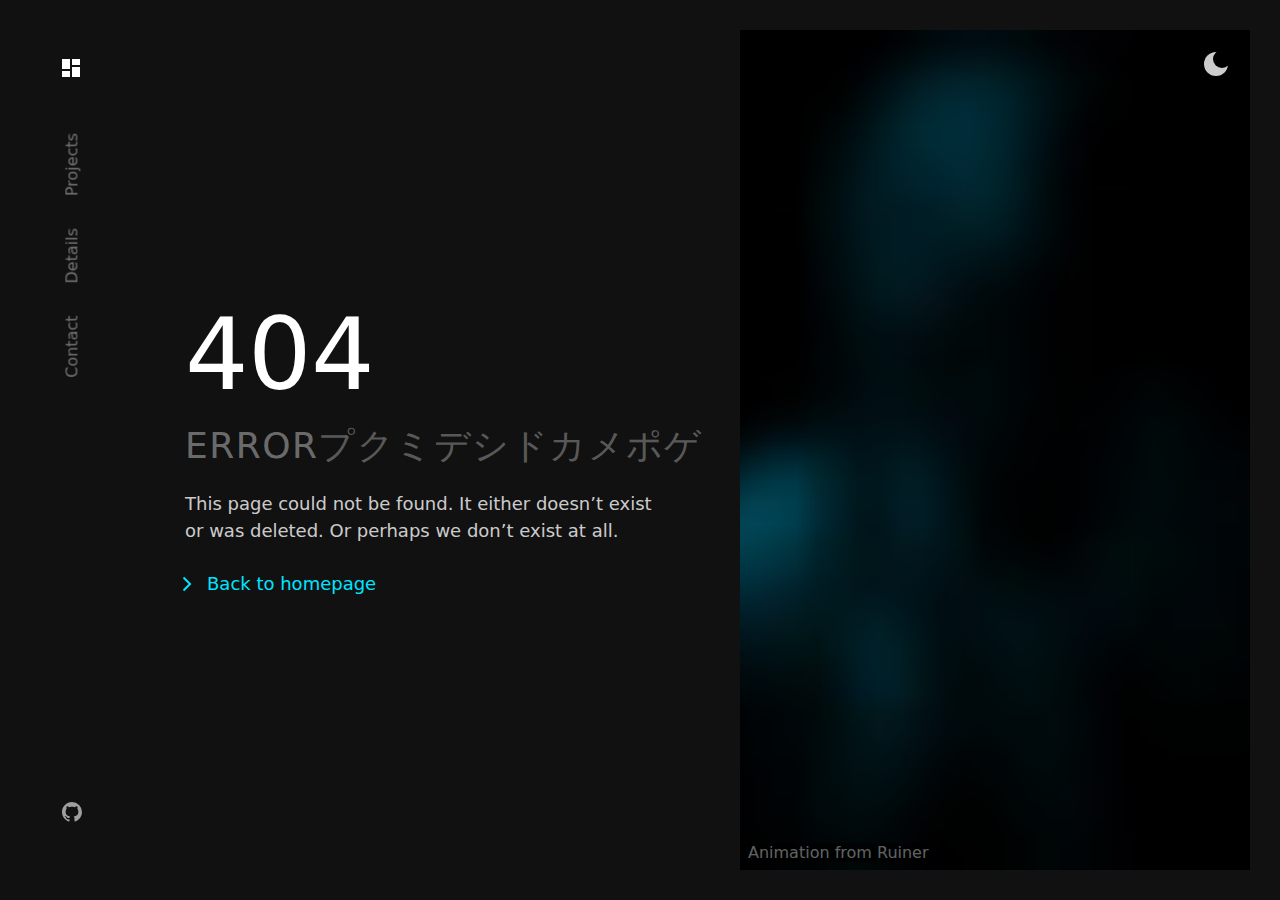
==== commit 9f1b5aed: "initial" ====
--- a/index.html
+++ b/index.html
@@ -1 +1 @@
-<!DOCTYPE html><html lang="en"><head><meta charset="utf-8"><meta content="width=device-width,initial-scale=1,shrink-to-fit=no,viewport-fit=cover" name="viewport"><link href="/apple-touch-icon.png" rel="apple-touch-icon" sizes="180x180"><link href="/favicon-32x32.png" rel="icon" type="image/png" sizes="32x32"><link href="/favicon-16x16.png" rel="icon" type="image/png" sizes="16x16"><link href="/site.webmanifest" rel="manifest"><link href="/safari-pinned-tab.svg" rel="mask-icon" color="#5bbad5"><meta content="#da532c" name="msapplication-TileColor"><meta content="#ffffff" name="theme-color"><link href="/Portfolio-three-JS/humans.txt" rel="author" type="text/plain"><link href="/Portfolio-three-JS/static/css/main.a9c631ac.chunk.css" rel="stylesheet"><script src="/Portfolio-three-JS/static/js/0.b0298225.chunk.js" charset="utf-8"></script><script src="/Portfolio-three-JS/static/js/1.e0204490.chunk.js" charset="utf-8"></script><script src="/Portfolio-three-JS/static/js/2.ca61586b.chunk.js" charset="utf-8"></script><link href="/Portfolio-three-JS/static/css/5.da871aa2.chunk.css" rel="stylesheet" type="text/css"><script src="/Portfolio-three-JS/static/js/5.0b6d88a7.chunk.js" charset="utf-8"></script><link href="/Portfolio-three-JS/static/media/gotham-medium.0ad7d622.woff2" rel="preload" data-react-helmet="true" as="font" crossorigin=""><link href="/Portfolio-three-JS/static/media/gotham-book.9c2a0ce4.woff2" rel="preload" data-react-helmet="true" as="font" crossorigin=""><link href="https://X/" rel="canonical" data-react-helmet="true"><style data-react-helmet="true">@font-face{font-family:Gotham;font-weight:400;src:url(/Portfolio-three-JS/static/media/gotham-book.9c2a0ce4.woff2) format("woff");font-display:swap}@font-face{font-family:Gotham;font-weight:500;src:url(/Portfolio-three-JS/static/media/gotham-medium.0ad7d622.woff2) format("woff2");font-display:swap}</style><style data-react-helmet="true">:root{--rgbBlack:0 0 0;--rgbWhite:255 255 255;--bezierFastoutSlowin:cubic-bezier(0.4, 0.0, 0.2, 1);--durationXS:200ms;--durationS:300ms;--durationM:400ms;--durationL:600ms;--durationXL:800ms;--systemFontStack:system-ui,-apple-system,BlinkMacSystemFont,San Francisco,Roboto,Segoe UI,Ubuntu,Helvetica Neue,sans-serif;--fontStack:Gotham,system-ui,-apple-system,BlinkMacSystemFont,San Francisco,Roboto,Segoe UI,Ubuntu,Helvetica Neue,sans-serif;--monoFontStack:SFMono Regular,Roboto Mono,Consolas,Liberation Mono,Menlo,Courier,monospace;--japaneseFontStack:ヒラギノ角ゴ Pro W3,Hiragino Kaku Gothic Pro,Hiragino Sans,Osaka,メイリオ,Meiryo,Segoe UI,sans-serif;--fontWeightRegular:400;--fontWeightMedium:500;--fontWeightBold:700;--fontSizeH0:8.75rem;--fontSizeH1:6.25rem;--fontSizeH2:3.625rem;--fontSizeH3:2.375rem;--fontSizeH4:1.75rem;--fontSizeBodyXL:1.375rem;--fontSizeBodyL:1.25rem;--fontSizeBodyM:1.125rem;--fontSizeBodyS:1rem;--fontSizeBodyXS:0.875rem;--lineHeightTitle:1.1;--lineHeightBody:1.5;--maxWidthS:540px;--maxWidthM:720px;--maxWidthL:1096px;--maxWidthXL:1680px;--spaceOuter:64px;--spaceXS:4px;--spaceS:8px;--spaceM:16px;--spaceL:24px;--spaceXL:32px;--space2XL:48px;--space3XL:64px;--space4XL:96px;--space5XL:128px}@media (max-width:2080px){:root{--fontSizeH0:7.5rem;--fontSizeH1:5rem}}@media (max-width:1680px){:root{--maxWidthS:480px;--maxWidthM:640px;--maxWidthL:1000px;--maxWidthXL:1100px;--spaceOuter:48px;--fontSizeH0:6.25rem;--fontSizeH1:4.375rem;--fontSizeH2:3.25rem;--fontSizeH3:2.25rem;--fontSizeH4:1.625rem}}@media (max-width:1024px){:root{--fontSizeH0:5rem;--fontSizeH1:3.75rem;--fontSizeH2:3rem;--fontSizeH3:2rem;--fontSizeH4:1.5rem}}@media (max-width:696px){:root{--spaceOuter:24px;--fontSizeH0:3.5rem;--fontSizeH1:2.5rem;--fontSizeH2:2.125rem;--fontSizeH3:1.75rem;--fontSizeH4:1.375rem;--fontSizeBodyL:1.125rem;--fontSizeBodyM:1rem;--fontSizeBodyS:0.875rem}}@media (max-width:400px){:root{--spaceOuter:16px;--fontSizeH0:2.625rem;--fontSizeH1:2.375rem;--fontSizeH2:1.75rem;--fontSizeH3:1.5rem;--fontSizeH4:1.25rem}}.dark{--rgbBackground:17 17 17;--rgbBackgroundLight:26 26 26;--rgbPrimary:0 229 255;--rgbAccent:0 229 255;--rgbText:255 255 255;--rgbError:255 0 60;--colorTextTitle:rgb(var(--rgbText) / 1);--colorTextBody:rgb(var(--rgbText) / 0.8);--colorTextLight:rgb(var(--rgbText) / 0.6)}.light{--rgbBackground:242 242 242;--rgbBackgroundLight:255 255 255;--rgbPrimary:0 0 0;--rgbAccent:0 229 255;--rgbText:0 0 0;--rgbError:210 14 60;--colorTextTitle:rgb(var(--rgbText) / 1);--colorTextBody:rgb(var(--rgbText) / 0.7);--colorTextLight:rgb(var(--rgbText) / 0.6)}</style><title>Xavier W. Wang | Designer + Developer</title><link href="/Portfolio-three-JS/static/media/iphone-11.dfa3acae.glb" rel="prefetch" data-react-helmet="true" as="fetch" crossorigin=""><link href="/Portfolio-three-JS/static/media/macbook-pro.29527f3f.glb" rel="prefetch" data-react-helmet="true" as="fetch" crossorigin=""><meta content="Portfolio of Xavier W. Wang – a digital designer working on web & mobile apps with a focus on motion and user experience design." name="description" data-react-helmet="true"></head><body class="dark"><script>const preferredTheme=JSON.parse(localStorage.getItem("theme"));document.body.className=preferredTheme||"dark"</script><div id="root"><a class="visually-hidden skip-to-main visually-hidden--show-on-focus" href="#MainContent">Skip to main content</a><header class="navbar"><a class="navbar__logo" href="/#intro" aria-label="Hamish Williams, Designer"><svg aria-hidden="true" height="29" viewBox="0 0 26 29" width="46" class="monogram"><defs><clipPath id="monogram-clip-1"><path d="M13,3V9H21V3M13,21H21V11H13M3,21H11V15H3M3,13H11V3H3V13Z"></path></clipPath></defs><rect height="100%" width="100%" clip-path="url(#monogram-clip-1)"></rect><g clip-path="url(#monogram-clip-1)"><rect height="100%" width="100%" class="monogram__highlight"></rect></g></svg></a><button aria-expanded="false" aria-label="Menu" class="button nav-toggle button--icon-only"><span class="button__text"><div class="nav-toggle__inner"><svg aria-hidden="true" height="24" viewBox="0 0 24 24" width="24" class="icon nav-toggle__icon nav-toggle__icon--menu"><path d="M22 6H2V4h20v2zM2 13h16v-2H2v2zm0 7h20v-2H2v2z"></path></svg><svg aria-hidden="true" height="24" viewBox="0 0 24 24" width="24" class="icon nav-toggle__icon nav-toggle__icon--close"><path d="M19 6.41L17.59 5 12 10.59 6.41 5 5 6.41 10.59 12 5 17.59 6.41 19 12 13.41 17.59 19 19 17.59 13.41 12z"></path></svg></div></span></button><nav class="navbar__nav"><div class="navbar__nav-list"><a class="navbar__nav-link" href="/#project-1">Projects</a><a class="navbar__nav-link" href="/#details">Details</a><a class="navbar__nav-link" href="/contact">Contact</a></div><div class="navbar__nav-icons"><a class="navbar__nav-icon-link" href="https://github.com/Xavier-WW" rel="noopener noreferrer" target="_blank" aria-label="Github"><svg aria-hidden="true" height="24" viewBox="0 0 24 24" width="24" class="icon navbar__nav-icon"><path d="M12 2C6.477 2 2 6.477 2 12c0 4.42 2.87 8.17 6.84 9.5.5.08.66-.23.66-.5v-1.69c-2.77.6-3.36-1.34-3.36-1.34-.46-1.16-1.11-1.47-1.11-1.47-.91-.62.07-.6.07-.6 1 .07 1.53 1.03 1.53 1.03.87 1.52 2.34 1.07 2.91.83.09-.65.35-1.09.63-1.34-2.22-.25-4.55-1.11-4.55-4.92 0-1.11.38-2 1.03-2.71-.1-.25-.45-1.29.1-2.64 0 0 .84-.27 2.75 1.02.79-.22 1.65-.33 2.5-.33.85 0 1.71.11 2.5.33 1.91-1.29 2.75-1.02 2.75-1.02.55 1.35.2 2.39.1 2.64.65.71 1.03 1.6 1.03 2.71 0 3.82-2.34 4.66-4.57 4.91.36.31.69.92.69 1.85V21c0 .27.16.59.67.5C19.14 20.16 22 16.42 22 12A10 10 0 0012 2z"></path></svg></a></div></nav></header><main class="app" id="MainContent" tabindex="-1"><div class="app__page app__page--entered"><div class="home"><section aria-labelledby="intro-title" class="section intro" id="intro" tabindex="-1"><header class="intro__text"><h1 class="intro__name intro__name--exited" id="intro-title"><span class="decoder-text"><span class="visually-hidden decoder-text__label visually-hidden--hidden">Xavier W. Wang</span><span class="decoder-text__content" aria-hidden="true"><span class="decoder-text__glyph">ワ</span><span class="decoder-text__glyph">ス</span><span class="decoder-text__glyph">ヱ</span><span class="decoder-text__glyph">ト</span><span class="decoder-text__glyph">ド</span><span class="decoder-text__glyph">ソ</span><span class="decoder-text__glyph">ベ</span><span class="decoder-text__glyph">ム</span><span class="decoder-text__glyph">タ</span><span class="decoder-text__glyph">ダ</span><span class="decoder-text__glyph">ヱ</span><span class="decoder-text__glyph">ー</span><span class="decoder-text__glyph">テ</span><span class="decoder-text__glyph">ヅ</span></span></span></h1><h2 class="intro__title heading heading--align-auto heading--level-0 heading--weight-medium"><span class="visually-hidden intro__title-label visually-hidden--hidden">Designer + Developer, Prototyper, Painter, Illustrator, and Modder</span><span class="intro__title-row intro__title-row--hidden" aria-hidden="true"><span class="intro__title-word intro__title-word--exited" style="--delay:200ms">Designer</span><span class="intro__title-line intro__title-line--exited"></span></span><span class="intro__title-row intro__title-row--hidden"><span class="intro__title-word intro__title-word--plus intro__title-word--entering" aria-hidden="true" style="--delay:600ms">Developer</span></span></h2></header><div class="intro__mobile-scroll-indicator intro__mobile-scroll-indicator--exited"><svg aria-hidden="true" height="15" viewBox="0 0 43 15" width="43" stroke="currentColor"><path d="M1 1l20.5 12L42 1" fill="none" stroke-width="2"></path></svg></div></section><section aria-labelledby="project-1-title" class="section project-summary" id="project-1" tabindex="-1"><div class="project-summary__content"><div class="project-summary__preview"><svg aria-hidden="true" height="137" viewBox="0 0 750 137" width="750" class="project-summary__svg project-summary__svg--laptop project-summary__svg--exited" fill="currentColor" style="--opacity:1"><path d="M113.904 33.552l-.288 1.152a18.13 18.13 0 0 1-.432 1.44l-.864 3.744c-11.808 46.224-36.864 75.312-82.656 95.76-4.752-9.648-8.784-15.12-18.144-24.192 38.304-11.952 64.224-37.44 72.432-70.992H23.76c-15.264.144-18.72.288-23.76.864v-25.92c5.472.864 9.504 1.152 24.192 1.152h73.44c.432-8.928 7.344-15.552 16.128-15.552 9.072 0 16.272 7.2 16.272 16.272s-7.056 16.128-16.128 16.272zm-.144-24.48c-4.464 0-8.208 3.744-8.208 8.208 0 4.32 3.744 8.064 8.208 8.064s8.208-3.744 8.208-8.064c0-4.464-3.744-8.208-8.208-8.208zm104.528 111.024h-61.776v9.936h-26.208c.864-7.92 1.152-12.816 1.152-23.472V32.544c0-6.192-.144-10.656-.576-16.56 5.04.432 7.92.576 17.424.576h77.616c8.928 0 11.088 0 17.856-.576-.288 5.04-.432 10.224-.432 16.992v73.008c0 11.088.288 18 1.008 23.76h-26.064v-9.648zm0-23.04V39.6h-61.776v57.456h61.776zm45.776-68.688L276.88 7.92c15.84 5.76 31.392 12.96 41.328 19.008L305.392 48.96C292 40.032 276.88 32.544 264.064 28.368zm73.008-16.992l14.256-4.752c5.04 6.624 9.36 14.688 12.672 22.896l-14.256 5.184c-3.888-9.504-7.488-16.272-12.672-23.328zm-84.24 52.416L266.08 43.2c15.408 6.048 28.944 12.816 40.176 20.448l-12.24 22.608c-10.368-8.064-26.496-16.848-41.184-22.464zM357.808 4.608L371.344 0c4.752 6.048 8.784 12.816 12.816 22.176l-13.824 5.04c-4.032-9.504-7.776-16.272-12.528-22.608zm-93.6 128.88l-7.2-27.36c12.672 0 30.96-3.888 44.352-9.216 26.928-10.656 45.936-31.824 56.16-62.928 6.912 7.776 13.536 13.392 21.168 18C360.4 97.2 327.712 121.968 274.432 131.04c-5.04 1.008-7.344 1.584-10.224 2.448zM449.952 64.8v42.912h22.464c9.216 0 13.68-.144 19.44-.864v21.888c-5.184-.432-9.216-.576-19.44-.576h-66.96c-10.512 0-12.672 0-19.584.576v-21.888c5.328.72 8.928.864 19.44.864h21.6V64.8h-13.248c-9.504 0-12.528.144-18.72.72V43.488c5.616.72 9.936 1.008 18.576 1.008h50.256c9.216 0 13.248-.288 18.864-1.008V65.52c-4.032-.432-9.936-.72-18.864-.72h-13.824zm97.472-62.064l27.216 4.896c-.72 1.296-1.008 1.728-1.728 3.6-.288.432-.576 1.296-1.008 2.16-.576 1.44-1.008 2.448-1.296 3.024-1.872 4.176-1.872 4.176-2.88 6.192l36.144-.432c5.616 0 7.2-.288 10.656-1.584L626.48 32.4c-1.728 2.88-2.16 3.744-4.176 10.224-7.344 23.904-17.136 42.624-29.808 57.024C579.392 114.624 563.12 126 539.504 136.8c-4.752-9.216-9.216-14.832-17.28-21.888 20.448-7.488 35.424-16.704 48.096-29.376 10.656-10.8 18.72-24.336 24.048-40.896l-38.304.432c-9.36 14.832-19.008 25.344-32.688 36.144-7.344-8.352-10.944-11.52-20.448-17.28 17.568-12.384 28.944-25.488 38.304-43.92 3.744-7.488 5.472-12.24 6.192-17.28zm137.936 130.32h-27.792c.576-6.48.864-10.656.864-22.032V27.216c0-11.664-.144-13.104-1.008-20.88h27.792c-.576 4.176-.72 11.376-.72 21.024v19.728c24.48 8.064 43.056 16.56 65.52 29.952l-13.68 24.48c-13.968-9.648-30.96-19.008-45.36-25.056-5.04-2.016-5.04-2.016-6.48-2.88v37.44c0 9.648.288 16.848.864 22.032z"></path></svg><div class="model project-summary__model project-summary__model--laptop" style="--delay:800ms" aria-label="Glimpse" role="img"><canvas class="model__canvas" height="1008" style="width:604px;height:504px" width="1208"></canvas></div></div><div class="project-summary__details"><div class="project-summary__index" aria-hidden="true"><div class="divider" style="--lineWidth:100%;--lineHeight:2px;--collapseDelay:1000ms"><div class="divider__line divider__line--collapsed"></div></div><span class="project-summary__index-number project-summary__index-number--exited">01</span></div><h2 class="project-summary__title project-summary__title--exited heading heading--align-auto heading--level-3 heading--weight-medium" id="project-1-title">Designing the future of education</h2><p class="project-summary__description project-summary__description--exited text text--align-auto text--size-m text--weight-auto">Designing a platform to bridge front-end designers and developers</p><div class="project-summary__button project-summary__button--exited"><a class="button" href="/projects/X"><span class="button__text">View Project</span><svg aria-hidden="true" height="24" viewBox="0 0 24 24" width="24" class="icon button__icon button__icon--end button__icon--shift"><path d="M14.207 4.793l6.5 6.5.707.707-.707.707-6.5 6.5-1.414-1.414L17.586 13H3v-2h14.586l-4.793-4.793 1.414-1.414z"></path></svg></a></div></div></div></section><section aria-labelledby="project-2 genre-2-title" class="section project-summary project-summary--alternate" id="project-2 genre-2" tabindex="-1"><div class="project-summary__content"><div class="project-summary__preview"><svg aria-hidden="true" height="137" viewBox="0 0 750 137" width="750" class="project-summary__svg project-summary__svg--phone project-summary__svg--exited" fill="currentColor" style="--opacity:1"><path d="M113.904 33.552l-.288 1.152a18.13 18.13 0 0 1-.432 1.44l-.864 3.744c-11.808 46.224-36.864 75.312-82.656 95.76-4.752-9.648-8.784-15.12-18.144-24.192 38.304-11.952 64.224-37.44 72.432-70.992H23.76c-15.264.144-18.72.288-23.76.864v-25.92c5.472.864 9.504 1.152 24.192 1.152h73.44c.432-8.928 7.344-15.552 16.128-15.552 9.072 0 16.272 7.2 16.272 16.272s-7.056 16.128-16.128 16.272zm-.144-24.48c-4.464 0-8.208 3.744-8.208 8.208 0 4.32 3.744 8.064 8.208 8.064s8.208-3.744 8.208-8.064c0-4.464-3.744-8.208-8.208-8.208zm104.528 111.024h-61.776v9.936h-26.208c.864-7.92 1.152-12.816 1.152-23.472V32.544c0-6.192-.144-10.656-.576-16.56 5.04.432 7.92.576 17.424.576h77.616c8.928 0 11.088 0 17.856-.576-.288 5.04-.432 10.224-.432 16.992v73.008c0 11.088.288 18 1.008 23.76h-26.064v-9.648zm0-23.04V39.6h-61.776v57.456h61.776zm45.776-68.688L276.88 7.92c15.84 5.76 31.392 12.96 41.328 19.008L305.392 48.96C292 40.032 276.88 32.544 264.064 28.368zm73.008-16.992l14.256-4.752c5.04 6.624 9.36 14.688 12.672 22.896l-14.256 5.184c-3.888-9.504-7.488-16.272-12.672-23.328zm-84.24 52.416L266.08 43.2c15.408 6.048 28.944 12.816 40.176 20.448l-12.24 22.608c-10.368-8.064-26.496-16.848-41.184-22.464zM357.808 4.608L371.344 0c4.752 6.048 8.784 12.816 12.816 22.176l-13.824 5.04c-4.032-9.504-7.776-16.272-12.528-22.608zm-93.6 128.88l-7.2-27.36c12.672 0 30.96-3.888 44.352-9.216 26.928-10.656 45.936-31.824 56.16-62.928 6.912 7.776 13.536 13.392 21.168 18C360.4 97.2 327.712 121.968 274.432 131.04c-5.04 1.008-7.344 1.584-10.224 2.448zM449.952 64.8v42.912h22.464c9.216 0 13.68-.144 19.44-.864v21.888c-5.184-.432-9.216-.576-19.44-.576h-66.96c-10.512 0-12.672 0-19.584.576v-21.888c5.328.72 8.928.864 19.44.864h21.6V64.8h-13.248c-9.504 0-12.528.144-18.72.72V43.488c5.616.72 9.936 1.008 18.576 1.008h50.256c9.216 0 13.248-.288 18.864-1.008V65.52c-4.032-.432-9.936-.72-18.864-.72h-13.824zm97.472-62.064l27.216 4.896c-.72 1.296-1.008 1.728-1.728 3.6-.288.432-.576 1.296-1.008 2.16-.576 1.44-1.008 2.448-1.296 3.024-1.872 4.176-1.872 4.176-2.88 6.192l36.144-.432c5.616 0 7.2-.288 10.656-1.584L626.48 32.4c-1.728 2.88-2.16 3.744-4.176 10.224-7.344 23.904-17.136 42.624-29.808 57.024C579.392 114.624 563.12 126 539.504 136.8c-4.752-9.216-9.216-14.832-17.28-21.888 20.448-7.488 35.424-16.704 48.096-29.376 10.656-10.8 18.72-24.336 24.048-40.896l-38.304.432c-9.36 14.832-19.008 25.344-32.688 36.144-7.344-8.352-10.944-11.52-20.448-17.28 17.568-12.384 28.944-25.488 38.304-43.92 3.744-7.488 5.472-12.24 6.192-17.28zm137.936 130.32h-27.792c.576-6.48.864-10.656.864-22.032V27.216c0-11.664-.144-13.104-1.008-20.88h27.792c-.576 4.176-.72 11.376-.72 21.024v19.728c24.48 8.064 43.056 16.56 65.52 29.952l-13.68 24.48c-13.968-9.648-30.96-19.008-45.36-25.056-5.04-2.016-5.04-2.016-6.48-2.88v37.44c0 9.648.288 16.848.864 22.032z"></path></svg><div class="model project-summary__model project-summary__model--phone" style="--delay:500ms" aria-label="XXX" role="img"><canvas class="model__canvas" height="1334" style="width:466px;height:667px" width="932"></canvas></div></div><div class="project-summary__details"><div class="project-summary__index" aria-hidden="true"><div class="divider" style="--lineWidth:100%;--lineHeight:2px;--collapseDelay:1000ms"><div class="divider__line divider__line--collapsed"></div></div><span class="project-summary__index-number project-summary__index-number--exited">02</span></div><h2 class="project-summary__title project-summary__title--exited heading heading--align-auto heading--level-3 heading--weight-medium" id="project-2 genre-2-title">project-2 genre-2</h2><p class="project-summary__description project-summary__description--exited text text--align-auto text--size-m text--weight-auto">Design and development -</p><div class="project-summary__button project-summary__button--exited"><a class="button" href="https://" rel="noopener noreferrer" target="_blank"><span class="button__text">View </span><svg aria-hidden="true" height="24" viewBox="0 0 24 24" width="24" class="icon button__icon button__icon--end button__icon--shift"><path d="M14.207 4.793l6.5 6.5.707.707-.707.707-6.5 6.5-1.414-1.414L17.586 13H3v-2h14.586l-4.793-4.793 1.414-1.414z"></path></svg></a></div></div></div></section><section aria-labelledby="project-3 genre-3-title" class="section project-summary" id="project-3 genre-3" tabindex="-1"><div class="project-summary__content"><div class="project-summary__preview"><svg aria-hidden="true" height="137" viewBox="0 0 750 137" width="750" class="project-summary__svg project-summary__svg--laptop project-summary__svg--exited" fill="currentColor" style="--opacity:1"><path d="M113.904 33.552l-.288 1.152a18.13 18.13 0 0 1-.432 1.44l-.864 3.744c-11.808 46.224-36.864 75.312-82.656 95.76-4.752-9.648-8.784-15.12-18.144-24.192 38.304-11.952 64.224-37.44 72.432-70.992H23.76c-15.264.144-18.72.288-23.76.864v-25.92c5.472.864 9.504 1.152 24.192 1.152h73.44c.432-8.928 7.344-15.552 16.128-15.552 9.072 0 16.272 7.2 16.272 16.272s-7.056 16.128-16.128 16.272zm-.144-24.48c-4.464 0-8.208 3.744-8.208 8.208 0 4.32 3.744 8.064 8.208 8.064s8.208-3.744 8.208-8.064c0-4.464-3.744-8.208-8.208-8.208zm104.528 111.024h-61.776v9.936h-26.208c.864-7.92 1.152-12.816 1.152-23.472V32.544c0-6.192-.144-10.656-.576-16.56 5.04.432 7.92.576 17.424.576h77.616c8.928 0 11.088 0 17.856-.576-.288 5.04-.432 10.224-.432 16.992v73.008c0 11.088.288 18 1.008 23.76h-26.064v-9.648zm0-23.04V39.6h-61.776v57.456h61.776zm45.776-68.688L276.88 7.92c15.84 5.76 31.392 12.96 41.328 19.008L305.392 48.96C292 40.032 276.88 32.544 264.064 28.368zm73.008-16.992l14.256-4.752c5.04 6.624 9.36 14.688 12.672 22.896l-14.256 5.184c-3.888-9.504-7.488-16.272-12.672-23.328zm-84.24 52.416L266.08 43.2c15.408 6.048 28.944 12.816 40.176 20.448l-12.24 22.608c-10.368-8.064-26.496-16.848-41.184-22.464zM357.808 4.608L371.344 0c4.752 6.048 8.784 12.816 12.816 22.176l-13.824 5.04c-4.032-9.504-7.776-16.272-12.528-22.608zm-93.6 128.88l-7.2-27.36c12.672 0 30.96-3.888 44.352-9.216 26.928-10.656 45.936-31.824 56.16-62.928 6.912 7.776 13.536 13.392 21.168 18C360.4 97.2 327.712 121.968 274.432 131.04c-5.04 1.008-7.344 1.584-10.224 2.448zM449.952 64.8v42.912h22.464c9.216 0 13.68-.144 19.44-.864v21.888c-5.184-.432-9.216-.576-19.44-.576h-66.96c-10.512 0-12.672 0-19.584.576v-21.888c5.328.72 8.928.864 19.44.864h21.6V64.8h-13.248c-9.504 0-12.528.144-18.72.72V43.488c5.616.72 9.936 1.008 18.576 1.008h50.256c9.216 0 13.248-.288 18.864-1.008V65.52c-4.032-.432-9.936-.72-18.864-.72h-13.824zm97.472-62.064l27.216 4.896c-.72 1.296-1.008 1.728-1.728 3.6-.288.432-.576 1.296-1.008 2.16-.576 1.44-1.008 2.448-1.296 3.024-1.872 4.176-1.872 4.176-2.88 6.192l36.144-.432c5.616 0 7.2-.288 10.656-1.584L626.48 32.4c-1.728 2.88-2.16 3.744-4.176 10.224-7.344 23.904-17.136 42.624-29.808 57.024C579.392 114.624 563.12 126 539.504 136.8c-4.752-9.216-9.216-14.832-17.28-21.888 20.448-7.488 35.424-16.704 48.096-29.376 10.656-10.8 18.72-24.336 24.048-40.896l-38.304.432c-9.36 14.832-19.008 25.344-32.688 36.144-7.344-8.352-10.944-11.52-20.448-17.28 17.568-12.384 28.944-25.488 38.304-43.92 3.744-7.488 5.472-12.24 6.192-17.28zm137.936 130.32h-27.792c.576-6.48.864-10.656.864-22.032V27.216c0-11.664-.144-13.104-1.008-20.88h27.792c-.576 4.176-.72 11.376-.72 21.024v19.728c24.48 8.064 43.056 16.56 65.52 29.952l-13.68 24.48c-13.968-9.648-30.96-19.008-45.36-25.056-5.04-2.016-5.04-2.016-6.48-2.88v37.44c0 9.648.288 16.848.864 22.032z"></path></svg><div class="model project-summary__model project-summary__model--laptop" style="--delay:800ms" aria-label="Annotating a biomedical" role="img"><canvas class="model__canvas" height="1008" style="width:604px;height:504px" width="1208"></canvas></div></div><div class="project-summary__details"><div class="project-summary__index" aria-hidden="true"><div class="divider" style="--lineWidth:100%;--lineHeight:2px;--collapseDelay:1000ms"><div class="divider__line divider__line--collapsed"></div></div><span class="project-summary__index-number project-summary__index-number--exited">03</span></div><h2 class="project-summary__title project-summary__title--exited heading heading--align-auto heading--level-3 heading--weight-medium" id="project-3 genre-3-title">project-3 genre-3</h2><p class="project-summary__description project-summary__description--exited text text--align-auto text--size-m text--weight-auto">I</p><div class="project-summary__button project-summary__button--exited"><a class="button" href="/projects/X"><span class="button__text">View Project</span><svg aria-hidden="true" height="24" viewBox="0 0 24 24" width="24" class="icon button__icon button__icon--end button__icon--shift"><path d="M14.207 4.793l6.5 6.5.707.707-.707.707-6.5 6.5-1.414-1.414L17.586 13H3v-2h14.586l-4.793-4.793 1.414-1.414z"></path></svg></a></div></div></div></section><section aria-labelledby="details-title" class="section profile" id="details" tabindex="-1"><div class="profile__content"><div class="profile__column"><h3 class="profile__title profile__title--exited heading heading--align-auto heading--level-3 heading--weight-medium" id="details-title"><span class="decoder-text"><span class="visually-hidden decoder-text__label visually-hidden--hidden">Hi there</span><span class="decoder-text__content" aria-hidden="true"><span class="decoder-text__glyph">タ</span><span class="decoder-text__glyph">ヱ</span><span class="decoder-text__glyph">ト</span><span class="decoder-text__glyph">ネ</span><span class="decoder-text__glyph">ピ</span><span class="decoder-text__glyph">ウ</span><span class="decoder-text__glyph">ポ</span><span class="decoder-text__glyph">ヨ</span></span></span></h3><p class="profile__description profile__description--exited text text--align-auto text--size-l text--weight-auto">I’m Xavier, currently, I live in Halifax working as an Interdisciplinary designer. My projects include UX design, Graphic design, and Design consult. Being comfortable with code allows me to rapidly prototype and validate experiences. If you're interested in the tools and software I use check out my <a class="link" href="/uses">uses page</a>.</p><p class="profile__description profile__description--exited text text--align-auto text--size-l text--weight-auto">I’m always down for hearing about new projects, so feel free to drop me a line.</p><a class="button profile__button profile__button--exited button--secondary" href="/contact"><svg aria-hidden="true" height="24" viewBox="0 0 24 24" width="24" class="icon button__icon button__icon--start"><path d="M2.01 21L23 12 2.01 3 2 10l15 2-15 2 .01 7z"></path></svg><span class="button__text">Send me a message</span></a></div><div class="profile__column"><div class="profile__tag" aria-hidden="true"><div class="divider" style="--lineWidth:100%;--lineHeight:2px;--collapseDelay:1000ms"><div class="divider__line divider__line--collapsed"></div></div><div class="profile__tag-text profile__tag-text--exited">About Me</div></div><div class="profile__image-wrapper"><div class="image image--dark image--reveal" style="--delay:100ms"><div class="image__element-wrapper image__element-wrapper--reveal" style="--delay:1100ms"><img alt="Me standing in front of the Torii on Miyajima, an island off the coast of Hiroshima in Japan" class="image__element" decoding="async" height="504" width="432" sizes="(max-width: 696px) 100vw, 480px"><img alt="" class="image__placeholder" decoding="async" height="504" width="432" aria-hidden="true" role="presentation" src="[data-uri]" style="--delay:100ms"></div></div><svg aria-hidden="true" height="765" viewBox="0 0 135 765" width="135" class="profile__svg profile__svg--exited" fill="currentColor"><path d="M32.544 651.088l1.152.288c.576.144 1.008.288 1.44.432l3.744.864c46.224 11.808 75.312 36.864 95.76 82.656-9.648 4.752-15.12 8.784-24.192 18.144-11.952-38.304-37.44-64.224-70.992-72.432v60.192c.144 15.264.288 18.72.864 23.76H14.4c.864-5.472 1.152-9.504 1.152-24.192v-73.44C6.624 666.928 0 660.016 0 651.232c0-9.072 7.2-16.272 16.272-16.272s16.128 7.056 16.272 16.128zm-24.48.144c0 4.464 3.744 8.208 8.208 8.208 4.32 0 8.064-3.744 8.064-8.208s-3.744-8.208-8.064-8.208c-4.464 0-8.208 3.744-8.208 8.208zm111.024-104.528v61.776h9.936v26.208c-7.92-.864-12.816-1.152-23.472-1.152H31.536c-6.192 0-10.656.144-16.56.576.432-5.04.576-7.92.576-17.424v-77.616c0-8.928 0-11.088-.576-17.856 5.04.288 10.224.432 16.992.432h73.008c11.088 0 18-.288 23.76-1.008v26.064h-9.648zm-23.04 0H38.592v61.776h57.456v-61.776zM12.96 403.44l12.528-12.96c2.448 1.584 3.168 1.872 8.064 3.024 26.784 6.48 44.784 15.12 61.2 28.944 15.984 13.392 27.504 29.52 39.168 54.864-10.944 5.616-14.832 8.64-24.192 18.144-6.768-20.736-15.552-35.856-28.224-48.528-12.24-12.096-25.344-19.44-42.624-23.904v59.76c0 13.968.144 16.56.864 24.192H13.68c1.008-6.192 1.152-10.512 1.152-24.624v-68.4c0-4.752-.432-7.344-1.872-10.512zm13.968-106.112l13.824-20.16c1.584 1.872 1.584 1.872 5.04 5.04 8.64 7.776 16.272 16.56 23.472 26.64h44.352c9.36 0 14.688-.144 19.872-.864v25.632c-5.616-.72-9.36-1.008-19.872-1.008H83.52c7.344 12.24 9.36 16.848 16.992 37.584-7.92 3.168-13.392 6.48-20.448 12.24-6.192-22.176-15.12-41.328-27.36-58.32-8.784-12.24-18.432-22.32-25.776-26.784zm55.584-35.264H54.72c1.008-6.768 1.296-14.544 1.296-29.52v-68.832c0-14.4-.288-19.872-1.296-29.52h27.792c-.72 6.912-.864 13.248-.864 29.664V232.4c0 16.128.144 20.88.864 29.664zM8.352 113.76l1.584-27.216c4.896.576 4.896.576 33.408 1.584 30.096.864 46.08 3.744 61.776 10.656 10.656 4.752 18.432 10.224 28.8 20.016-9.648 7.344-13.68 11.376-20.16 20.592-7.344-8.208-13.392-12.672-22.896-17.136-14.112-6.768-31.968-9.072-69.264-9.072-6.336 0-9.504.144-13.248.576zm-.72-40.896V45.792c5.904.864 8.208 1.008 16.704 1.152l75.456.72c-4.896-7.776-9.072-12.384-15.84-17.28-7.344-5.184-14.832-8.64-24.624-11.232C68.256 11.952 72 8.208 78.336 0c16.128 6.48 27.216 13.968 36.576 24.912 7.344 8.64 11.088 15.696 16.416 30.24 1.44 4.032 1.872 5.184 3.024 7.056l-12.96 12.384c-3.744-1.296-6.192-1.584-12.096-1.584l-85.248-.72h-5.184c-4.608 0-7.776.144-11.232.576z"></path></svg></div></div></div></section><footer class="footer"><span class="footer__date">© 2021 Xavier W. Wang.</span><a class="link footer__link link--secondary" href="/humans.txt" rel="noreferrer noopener" target="_self">By yours truly</a></footer></div></div></main></div><script>!function(e){function t(t){for(var n,o,u=t[0],i=t[1],f=t[2],l=0,d=[];l<u.length;l++)o=u[l],Object.prototype.hasOwnProperty.call(a,o)&&a[o]&&d.push(a[o][0]),a[o]=0;for(n in i)Object.prototype.hasOwnProperty.call(i,n)&&(e[n]=i[n]);for(s&&s(t);d.length;)d.shift()();return c.push.apply(c,f||[]),r()}function r(){for(var e,t=0;t<c.length;t++){for(var r=c[t],n=!0,o=1;o<r.length;o++){var i=r[o];0!==a[i]&&(n=!1)}n&&(c.splice(t--,1),e=u(u.s=r[0]))}return e}var n={},o={4:0},a={4:0},c=[];function u(t){if(n[t])return n[t].exports;var r=n[t]={i:t,l:!1,exports:{}};return e[t].call(r.exports,r,r.exports,u),r.l=!0,r.exports}u.e=function(e){var t=[];o[e]?t.push(o[e]):0!==o[e]&&{5:1,7:1,8:1,9:1,10:1,11:1,12:1,13:1,14:1}[e]&&t.push(o[e]=new Promise((function(t,r){for(var n="static/css/"+({}[e]||e)+"."+{0:"31d6cfe0",1:"31d6cfe0",2:"31d6cfe0",5:"da871aa2",7:"d62c2e3d",8:"b1d6b090",9:"65817527",10:"f34e198c",11:"02528a26",12:"5d194e80",13:"8df748a7",14:"a190fbef",15:"31d6cfe0"}[e]+".chunk.css",a=u.p+n,c=document.getElementsByTagName("link"),i=0;i<c.length;i++){var f=(s=c[i]).getAttribute("data-href")||s.getAttribute("href");if("stylesheet"===s.rel&&(f===n||f===a))return t()}var l=document.getElementsByTagName("style");for(i=0;i<l.length;i++){var s;if((f=(s=l[i]).getAttribute("data-href"))===n||f===a)return t()}var d=document.createElement("link");d.rel="stylesheet",d.type="text/css",d.onload=t,d.onerror=function(t){var n=t&&t.target&&t.target.src||a,c=new Error("Loading CSS chunk "+e+" failed.\n("+n+")");c.code="CSS_CHUNK_LOAD_FAILED",c.request=n,delete o[e],d.parentNode.removeChild(d),r(c)},d.href=a,document.getElementsByTagName("head")[0].appendChild(d)})).then((function(){o[e]=0})));var r=a[e];if(0!==r)if(r)t.push(r[2]);else{var n=new Promise((function(t,n){r=a[e]=[t,n]}));t.push(r[2]=n);var c,i=document.createElement("script");i.charset="utf-8",i.timeout=120,u.nc&&i.setAttribute("nonce",u.nc),i.src=function(e){return u.p+"static/js/"+({}[e]||e)+"."+{0:"b0298225",1:"e0204490",2:"ca61586b",5:"0b6d88a7",7:"3e85dca8",8:"c5c7b6a7",9:"9e13a898",10:"ba527cc8",11:"ef9a4559",12:"6a9ab4aa",13:"5e18566c",14:"4534d215",15:"79ff2cbd"}[e]+".chunk.js"}(e);var f=new Error;c=function(t){i.onerror=i.onload=null,clearTimeout(l);var r=a[e];if(0!==r){if(r){var n=t&&("load"===t.type?"missing":t.type),o=t&&t.target&&t.target.src;f.message="Loading chunk "+e+" failed.\n("+n+": "+o+")",f.name="ChunkLoadError",f.type=n,f.request=o,r[1](f)}a[e]=void 0}};var l=setTimeout((function(){c({type:"timeout",target:i})}),12e4);i.onerror=i.onload=c,document.head.appendChild(i)}return Promise.all(t)},u.m=e,u.c=n,u.d=function(e,t,r){u.o(e,t)||Object.defineProperty(e,t,{enumerable:!0,get:r})},u.r=function(e){"undefined"!=typeof Symbol&&Symbol.toStringTag&&Object.defineProperty(e,Symbol.toStringTag,{value:"Module"}),Object.defineProperty(e,"__esModule",{value:!0})},u.t=function(e,t){if(1&t&&(e=u(e)),8&t)return e;if(4&t&&"object"==typeof e&&e&&e.__esModule)return e;var r=Object.create(null);if(u.r(r),Object.defineProperty(r,"default",{enumerable:!0,value:e}),2&t&&"string"!=typeof e)for(var n in e)u.d(r,n,function(t){return e[t]}.bind(null,n));return r},u.n=function(e){var t=e&&e.__esModule?function(){return e.default}:function(){return e};return u.d(t,"a",t),t},u.o=function(e,t){return Object.prototype.hasOwnProperty.call(e,t)},u.p="/Portfolio-three-JS/",u.oe=function(e){throw console.error(e),e};var i=this.webpackJsonpportfolio=this.webpackJsonpportfolio||[],f=i.push.bind(i);i.push=t,i=i.slice();for(var l=0;l<i.length;l++)t(i[l]);var s=f;r()}([])</script><script src="/Portfolio-three-JS/static/js/6.7d664ba1.chunk.js"></script><script src="/Portfolio-three-JS/static/js/main.3aeafd5b.chunk.js"></script></body></html>+<!DOCTYPE html><html lang="en"><head><meta charset="utf-8"><meta content="width=device-width,initial-scale=1,shrink-to-fit=no,viewport-fit=cover" name="viewport"><link href="/apple-touch-icon.png" rel="apple-touch-icon" sizes="180x180"><link href="/favicon-32x32.png" rel="icon" type="image/png" sizes="32x32"><link href="/favicon-16x16.png" rel="icon" type="image/png" sizes="16x16"><link href="/site.webmanifest" rel="manifest"><link href="/safari-pinned-tab.svg" rel="mask-icon" color="#5bbad5"><meta content="#da532c" name="msapplication-TileColor"><meta content="#ffffff" name="theme-color"><link href="/humans.txt" rel="author" type="text/plain"><link href="/static/css/main.a9c631ac.chunk.css" rel="stylesheet"><script src="/static/js/0.b0298225.chunk.js" charset="utf-8"></script><script src="/static/js/1.e0204490.chunk.js" charset="utf-8"></script><script src="/static/js/2.ca61586b.chunk.js" charset="utf-8"></script><link href="/static/css/5.da871aa2.chunk.css" rel="stylesheet" type="text/css"><script src="/static/js/5.0b6d88a7.chunk.js" charset="utf-8"></script><link href="/static/media/gotham-medium.0ad7d622.woff2" rel="preload" data-react-helmet="true" as="font" crossorigin=""><link href="/static/media/gotham-book.9c2a0ce4.woff2" rel="preload" data-react-helmet="true" as="font" crossorigin=""><link href="https://X/" rel="canonical" data-react-helmet="true"><style data-react-helmet="true">@font-face{font-family:Gotham;font-weight:400;src:url(/static/media/gotham-book.9c2a0ce4.woff2) format("woff");font-display:swap}@font-face{font-family:Gotham;font-weight:500;src:url(/static/media/gotham-medium.0ad7d622.woff2) format("woff2");font-display:swap}</style><style data-react-helmet="true">:root{--rgbBlack:0 0 0;--rgbWhite:255 255 255;--bezierFastoutSlowin:cubic-bezier(0.4, 0.0, 0.2, 1);--durationXS:200ms;--durationS:300ms;--durationM:400ms;--durationL:600ms;--durationXL:800ms;--systemFontStack:system-ui,-apple-system,BlinkMacSystemFont,San Francisco,Roboto,Segoe UI,Ubuntu,Helvetica Neue,sans-serif;--fontStack:Gotham,system-ui,-apple-system,BlinkMacSystemFont,San Francisco,Roboto,Segoe UI,Ubuntu,Helvetica Neue,sans-serif;--monoFontStack:SFMono Regular,Roboto Mono,Consolas,Liberation Mono,Menlo,Courier,monospace;--japaneseFontStack:ヒラギノ角ゴ Pro W3,Hiragino Kaku Gothic Pro,Hiragino Sans,Osaka,メイリオ,Meiryo,Segoe UI,sans-serif;--fontWeightRegular:400;--fontWeightMedium:500;--fontWeightBold:700;--fontSizeH0:8.75rem;--fontSizeH1:6.25rem;--fontSizeH2:3.625rem;--fontSizeH3:2.375rem;--fontSizeH4:1.75rem;--fontSizeBodyXL:1.375rem;--fontSizeBodyL:1.25rem;--fontSizeBodyM:1.125rem;--fontSizeBodyS:1rem;--fontSizeBodyXS:0.875rem;--lineHeightTitle:1.1;--lineHeightBody:1.5;--maxWidthS:540px;--maxWidthM:720px;--maxWidthL:1096px;--maxWidthXL:1680px;--spaceOuter:64px;--spaceXS:4px;--spaceS:8px;--spaceM:16px;--spaceL:24px;--spaceXL:32px;--space2XL:48px;--space3XL:64px;--space4XL:96px;--space5XL:128px}@media (max-width:2080px){:root{--fontSizeH0:7.5rem;--fontSizeH1:5rem}}@media (max-width:1680px){:root{--maxWidthS:480px;--maxWidthM:640px;--maxWidthL:1000px;--maxWidthXL:1100px;--spaceOuter:48px;--fontSizeH0:6.25rem;--fontSizeH1:4.375rem;--fontSizeH2:3.25rem;--fontSizeH3:2.25rem;--fontSizeH4:1.625rem}}@media (max-width:1024px){:root{--fontSizeH0:5rem;--fontSizeH1:3.75rem;--fontSizeH2:3rem;--fontSizeH3:2rem;--fontSizeH4:1.5rem}}@media (max-width:696px){:root{--spaceOuter:24px;--fontSizeH0:3.5rem;--fontSizeH1:2.5rem;--fontSizeH2:2.125rem;--fontSizeH3:1.75rem;--fontSizeH4:1.375rem;--fontSizeBodyL:1.125rem;--fontSizeBodyM:1rem;--fontSizeBodyS:0.875rem}}@media (max-width:400px){:root{--spaceOuter:16px;--fontSizeH0:2.625rem;--fontSizeH1:2.375rem;--fontSizeH2:1.75rem;--fontSizeH3:1.5rem;--fontSizeH4:1.25rem}}.dark{--rgbBackground:17 17 17;--rgbBackgroundLight:26 26 26;--rgbPrimary:0 229 255;--rgbAccent:0 229 255;--rgbText:255 255 255;--rgbError:255 0 60;--colorTextTitle:rgb(var(--rgbText) / 1);--colorTextBody:rgb(var(--rgbText) / 0.8);--colorTextLight:rgb(var(--rgbText) / 0.6)}.light{--rgbBackground:242 242 242;--rgbBackgroundLight:255 255 255;--rgbPrimary:0 0 0;--rgbAccent:0 229 255;--rgbText:0 0 0;--rgbError:210 14 60;--colorTextTitle:rgb(var(--rgbText) / 1);--colorTextBody:rgb(var(--rgbText) / 0.7);--colorTextLight:rgb(var(--rgbText) / 0.6)}</style><title>Xavier W. Wang | Designer + Developer</title><link href="/static/media/iphone-11.dfa3acae.glb" rel="prefetch" data-react-helmet="true" as="fetch" crossorigin=""><link href="/static/media/macbook-pro.29527f3f.glb" rel="prefetch" data-react-helmet="true" as="fetch" crossorigin=""><meta content="Portfolio of Xavier W. Wang – a digital designer working on web & mobile apps with a focus on motion and user experience design." name="description" data-react-helmet="true"></head><body class="dark"><script>const preferredTheme=JSON.parse(localStorage.getItem("theme"));document.body.className=preferredTheme||"dark"</script><div id="root"><a class="visually-hidden skip-to-main visually-hidden--show-on-focus" href="#MainContent">Skip to main content</a><header class="navbar"><a class="navbar__logo" href="/#intro" aria-label="Hamish Williams, Designer"><svg aria-hidden="true" height="29" viewBox="0 0 26 29" width="46" class="monogram"><defs><clipPath id="monogram-clip-1"><path d="M13,3V9H21V3M13,21H21V11H13M3,21H11V15H3M3,13H11V3H3V13Z"></path></clipPath></defs><rect height="100%" width="100%" clip-path="url(#monogram-clip-1)"></rect><g clip-path="url(#monogram-clip-1)"><rect height="100%" width="100%" class="monogram__highlight"></rect></g></svg></a><button aria-expanded="false" aria-label="Menu" class="button nav-toggle button--icon-only"><span class="button__text"><div class="nav-toggle__inner"><svg aria-hidden="true" height="24" viewBox="0 0 24 24" width="24" class="icon nav-toggle__icon nav-toggle__icon--menu"><path d="M22 6H2V4h20v2zM2 13h16v-2H2v2zm0 7h20v-2H2v2z"></path></svg><svg aria-hidden="true" height="24" viewBox="0 0 24 24" width="24" class="icon nav-toggle__icon nav-toggle__icon--close"><path d="M19 6.41L17.59 5 12 10.59 6.41 5 5 6.41 10.59 12 5 17.59 6.41 19 12 13.41 17.59 19 19 17.59 13.41 12z"></path></svg></div></span></button><nav class="navbar__nav"><div class="navbar__nav-list"><a class="navbar__nav-link" href="/#project-1">Projects</a><a class="navbar__nav-link" href="/#details">Details</a><a class="navbar__nav-link" href="/contact">Contact</a></div><div class="navbar__nav-icons"><a class="navbar__nav-icon-link" href="https://github.com/Xavier-WW" rel="noopener noreferrer" target="_blank" aria-label="Github"><svg aria-hidden="true" height="24" viewBox="0 0 24 24" width="24" class="icon navbar__nav-icon"><path d="M12 2C6.477 2 2 6.477 2 12c0 4.42 2.87 8.17 6.84 9.5.5.08.66-.23.66-.5v-1.69c-2.77.6-3.36-1.34-3.36-1.34-.46-1.16-1.11-1.47-1.11-1.47-.91-.62.07-.6.07-.6 1 .07 1.53 1.03 1.53 1.03.87 1.52 2.34 1.07 2.91.83.09-.65.35-1.09.63-1.34-2.22-.25-4.55-1.11-4.55-4.92 0-1.11.38-2 1.03-2.71-.1-.25-.45-1.29.1-2.64 0 0 .84-.27 2.75 1.02.79-.22 1.65-.33 2.5-.33.85 0 1.71.11 2.5.33 1.91-1.29 2.75-1.02 2.75-1.02.55 1.35.2 2.39.1 2.64.65.71 1.03 1.6 1.03 2.71 0 3.82-2.34 4.66-4.57 4.91.36.31.69.92.69 1.85V21c0 .27.16.59.67.5C19.14 20.16 22 16.42 22 12A10 10 0 0012 2z"></path></svg></a></div></nav></header><main class="app" id="MainContent" tabindex="-1"><div class="app__page app__page--entered"><div class="home"><section aria-labelledby="intro-title" class="section intro" id="intro" tabindex="-1"><header class="intro__text"><h1 class="intro__name intro__name--exited" id="intro-title"><span class="decoder-text"><span class="visually-hidden decoder-text__label visually-hidden--hidden">Xavier W. Wang</span><span class="decoder-text__content" aria-hidden="true"><span class="decoder-text__glyph">ド</span><span class="decoder-text__glyph">ゲ</span><span class="decoder-text__glyph">ヘ</span><span class="decoder-text__glyph">プ</span><span class="decoder-text__glyph">ト</span><span class="decoder-text__glyph">ユ</span><span class="decoder-text__glyph">マ</span><span class="decoder-text__glyph">タ</span><span class="decoder-text__glyph">ゴ</span><span class="decoder-text__glyph">ズ</span><span class="decoder-text__glyph">ベ</span><span class="decoder-text__glyph">メ</span><span class="decoder-text__glyph">ツ</span><span class="decoder-text__glyph">レ</span></span></span></h1><h2 class="intro__title heading heading--align-auto heading--level-0 heading--weight-medium"><span class="visually-hidden intro__title-label visually-hidden--hidden">Designer + Developer, Prototyper, Painter, Illustrator, and Modder</span><span class="intro__title-row intro__title-row--hidden" aria-hidden="true"><span class="intro__title-word intro__title-word--exited" style="--delay:200ms">Designer</span><span class="intro__title-line intro__title-line--exited"></span></span><span class="intro__title-row intro__title-row--hidden"><span class="intro__title-word intro__title-word--plus intro__title-word--entering" aria-hidden="true" style="--delay:600ms">Developer</span></span></h2></header><div class="intro__mobile-scroll-indicator intro__mobile-scroll-indicator--exited"><svg aria-hidden="true" height="15" viewBox="0 0 43 15" width="43" stroke="currentColor"><path d="M1 1l20.5 12L42 1" fill="none" stroke-width="2"></path></svg></div></section><section aria-labelledby="project-1-title" class="section project-summary" id="project-1" tabindex="-1"><div class="project-summary__content"><div class="project-summary__preview"><svg aria-hidden="true" height="137" viewBox="0 0 750 137" width="750" class="project-summary__svg project-summary__svg--laptop project-summary__svg--exited" fill="currentColor" style="--opacity:1"><path d="M113.904 33.552l-.288 1.152a18.13 18.13 0 0 1-.432 1.44l-.864 3.744c-11.808 46.224-36.864 75.312-82.656 95.76-4.752-9.648-8.784-15.12-18.144-24.192 38.304-11.952 64.224-37.44 72.432-70.992H23.76c-15.264.144-18.72.288-23.76.864v-25.92c5.472.864 9.504 1.152 24.192 1.152h73.44c.432-8.928 7.344-15.552 16.128-15.552 9.072 0 16.272 7.2 16.272 16.272s-7.056 16.128-16.128 16.272zm-.144-24.48c-4.464 0-8.208 3.744-8.208 8.208 0 4.32 3.744 8.064 8.208 8.064s8.208-3.744 8.208-8.064c0-4.464-3.744-8.208-8.208-8.208zm104.528 111.024h-61.776v9.936h-26.208c.864-7.92 1.152-12.816 1.152-23.472V32.544c0-6.192-.144-10.656-.576-16.56 5.04.432 7.92.576 17.424.576h77.616c8.928 0 11.088 0 17.856-.576-.288 5.04-.432 10.224-.432 16.992v73.008c0 11.088.288 18 1.008 23.76h-26.064v-9.648zm0-23.04V39.6h-61.776v57.456h61.776zm45.776-68.688L276.88 7.92c15.84 5.76 31.392 12.96 41.328 19.008L305.392 48.96C292 40.032 276.88 32.544 264.064 28.368zm73.008-16.992l14.256-4.752c5.04 6.624 9.36 14.688 12.672 22.896l-14.256 5.184c-3.888-9.504-7.488-16.272-12.672-23.328zm-84.24 52.416L266.08 43.2c15.408 6.048 28.944 12.816 40.176 20.448l-12.24 22.608c-10.368-8.064-26.496-16.848-41.184-22.464zM357.808 4.608L371.344 0c4.752 6.048 8.784 12.816 12.816 22.176l-13.824 5.04c-4.032-9.504-7.776-16.272-12.528-22.608zm-93.6 128.88l-7.2-27.36c12.672 0 30.96-3.888 44.352-9.216 26.928-10.656 45.936-31.824 56.16-62.928 6.912 7.776 13.536 13.392 21.168 18C360.4 97.2 327.712 121.968 274.432 131.04c-5.04 1.008-7.344 1.584-10.224 2.448zM449.952 64.8v42.912h22.464c9.216 0 13.68-.144 19.44-.864v21.888c-5.184-.432-9.216-.576-19.44-.576h-66.96c-10.512 0-12.672 0-19.584.576v-21.888c5.328.72 8.928.864 19.44.864h21.6V64.8h-13.248c-9.504 0-12.528.144-18.72.72V43.488c5.616.72 9.936 1.008 18.576 1.008h50.256c9.216 0 13.248-.288 18.864-1.008V65.52c-4.032-.432-9.936-.72-18.864-.72h-13.824zm97.472-62.064l27.216 4.896c-.72 1.296-1.008 1.728-1.728 3.6-.288.432-.576 1.296-1.008 2.16-.576 1.44-1.008 2.448-1.296 3.024-1.872 4.176-1.872 4.176-2.88 6.192l36.144-.432c5.616 0 7.2-.288 10.656-1.584L626.48 32.4c-1.728 2.88-2.16 3.744-4.176 10.224-7.344 23.904-17.136 42.624-29.808 57.024C579.392 114.624 563.12 126 539.504 136.8c-4.752-9.216-9.216-14.832-17.28-21.888 20.448-7.488 35.424-16.704 48.096-29.376 10.656-10.8 18.72-24.336 24.048-40.896l-38.304.432c-9.36 14.832-19.008 25.344-32.688 36.144-7.344-8.352-10.944-11.52-20.448-17.28 17.568-12.384 28.944-25.488 38.304-43.92 3.744-7.488 5.472-12.24 6.192-17.28zm137.936 130.32h-27.792c.576-6.48.864-10.656.864-22.032V27.216c0-11.664-.144-13.104-1.008-20.88h27.792c-.576 4.176-.72 11.376-.72 21.024v19.728c24.48 8.064 43.056 16.56 65.52 29.952l-13.68 24.48c-13.968-9.648-30.96-19.008-45.36-25.056-5.04-2.016-5.04-2.016-6.48-2.88v37.44c0 9.648.288 16.848.864 22.032z"></path></svg><div class="model project-summary__model project-summary__model--laptop" style="--delay:800ms" aria-label="Glimpse" role="img"><canvas class="model__canvas" height="1008" style="width:604px;height:504px" width="1208"></canvas></div></div><div class="project-summary__details"><div class="project-summary__index" aria-hidden="true"><div class="divider" style="--lineWidth:100%;--lineHeight:2px;--collapseDelay:1000ms"><div class="divider__line divider__line--collapsed"></div></div><span class="project-summary__index-number project-summary__index-number--exited">01</span></div><h2 class="project-summary__title project-summary__title--exited heading heading--align-auto heading--level-3 heading--weight-medium" id="project-1-title">Designing the future of education</h2><p class="project-summary__description project-summary__description--exited text text--align-auto text--size-m text--weight-auto">Designing a platform to bridge front-end designers and developers</p><div class="project-summary__button project-summary__button--exited"><a class="button" href="/projects/X"><span class="button__text">View Project</span><svg aria-hidden="true" height="24" viewBox="0 0 24 24" width="24" class="icon button__icon button__icon--end button__icon--shift"><path d="M14.207 4.793l6.5 6.5.707.707-.707.707-6.5 6.5-1.414-1.414L17.586 13H3v-2h14.586l-4.793-4.793 1.414-1.414z"></path></svg></a></div></div></div></section><section aria-labelledby="project-2 genre-2-title" class="section project-summary project-summary--alternate" id="project-2 genre-2" tabindex="-1"><div class="project-summary__content"><div class="project-summary__preview"><svg aria-hidden="true" height="137" viewBox="0 0 750 137" width="750" class="project-summary__svg project-summary__svg--phone project-summary__svg--exited" fill="currentColor" style="--opacity:1"><path d="M113.904 33.552l-.288 1.152a18.13 18.13 0 0 1-.432 1.44l-.864 3.744c-11.808 46.224-36.864 75.312-82.656 95.76-4.752-9.648-8.784-15.12-18.144-24.192 38.304-11.952 64.224-37.44 72.432-70.992H23.76c-15.264.144-18.72.288-23.76.864v-25.92c5.472.864 9.504 1.152 24.192 1.152h73.44c.432-8.928 7.344-15.552 16.128-15.552 9.072 0 16.272 7.2 16.272 16.272s-7.056 16.128-16.128 16.272zm-.144-24.48c-4.464 0-8.208 3.744-8.208 8.208 0 4.32 3.744 8.064 8.208 8.064s8.208-3.744 8.208-8.064c0-4.464-3.744-8.208-8.208-8.208zm104.528 111.024h-61.776v9.936h-26.208c.864-7.92 1.152-12.816 1.152-23.472V32.544c0-6.192-.144-10.656-.576-16.56 5.04.432 7.92.576 17.424.576h77.616c8.928 0 11.088 0 17.856-.576-.288 5.04-.432 10.224-.432 16.992v73.008c0 11.088.288 18 1.008 23.76h-26.064v-9.648zm0-23.04V39.6h-61.776v57.456h61.776zm45.776-68.688L276.88 7.92c15.84 5.76 31.392 12.96 41.328 19.008L305.392 48.96C292 40.032 276.88 32.544 264.064 28.368zm73.008-16.992l14.256-4.752c5.04 6.624 9.36 14.688 12.672 22.896l-14.256 5.184c-3.888-9.504-7.488-16.272-12.672-23.328zm-84.24 52.416L266.08 43.2c15.408 6.048 28.944 12.816 40.176 20.448l-12.24 22.608c-10.368-8.064-26.496-16.848-41.184-22.464zM357.808 4.608L371.344 0c4.752 6.048 8.784 12.816 12.816 22.176l-13.824 5.04c-4.032-9.504-7.776-16.272-12.528-22.608zm-93.6 128.88l-7.2-27.36c12.672 0 30.96-3.888 44.352-9.216 26.928-10.656 45.936-31.824 56.16-62.928 6.912 7.776 13.536 13.392 21.168 18C360.4 97.2 327.712 121.968 274.432 131.04c-5.04 1.008-7.344 1.584-10.224 2.448zM449.952 64.8v42.912h22.464c9.216 0 13.68-.144 19.44-.864v21.888c-5.184-.432-9.216-.576-19.44-.576h-66.96c-10.512 0-12.672 0-19.584.576v-21.888c5.328.72 8.928.864 19.44.864h21.6V64.8h-13.248c-9.504 0-12.528.144-18.72.72V43.488c5.616.72 9.936 1.008 18.576 1.008h50.256c9.216 0 13.248-.288 18.864-1.008V65.52c-4.032-.432-9.936-.72-18.864-.72h-13.824zm97.472-62.064l27.216 4.896c-.72 1.296-1.008 1.728-1.728 3.6-.288.432-.576 1.296-1.008 2.16-.576 1.44-1.008 2.448-1.296 3.024-1.872 4.176-1.872 4.176-2.88 6.192l36.144-.432c5.616 0 7.2-.288 10.656-1.584L626.48 32.4c-1.728 2.88-2.16 3.744-4.176 10.224-7.344 23.904-17.136 42.624-29.808 57.024C579.392 114.624 563.12 126 539.504 136.8c-4.752-9.216-9.216-14.832-17.28-21.888 20.448-7.488 35.424-16.704 48.096-29.376 10.656-10.8 18.72-24.336 24.048-40.896l-38.304.432c-9.36 14.832-19.008 25.344-32.688 36.144-7.344-8.352-10.944-11.52-20.448-17.28 17.568-12.384 28.944-25.488 38.304-43.92 3.744-7.488 5.472-12.24 6.192-17.28zm137.936 130.32h-27.792c.576-6.48.864-10.656.864-22.032V27.216c0-11.664-.144-13.104-1.008-20.88h27.792c-.576 4.176-.72 11.376-.72 21.024v19.728c24.48 8.064 43.056 16.56 65.52 29.952l-13.68 24.48c-13.968-9.648-30.96-19.008-45.36-25.056-5.04-2.016-5.04-2.016-6.48-2.88v37.44c0 9.648.288 16.848.864 22.032z"></path></svg><div class="model project-summary__model project-summary__model--phone" style="--delay:500ms" aria-label="XXX" role="img"><canvas class="model__canvas" height="1334" style="width:466px;height:667px" width="932"></canvas></div></div><div class="project-summary__details"><div class="project-summary__index" aria-hidden="true"><div class="divider" style="--lineWidth:100%;--lineHeight:2px;--collapseDelay:1000ms"><div class="divider__line divider__line--collapsed"></div></div><span class="project-summary__index-number project-summary__index-number--exited">02</span></div><h2 class="project-summary__title project-summary__title--exited heading heading--align-auto heading--level-3 heading--weight-medium" id="project-2 genre-2-title">project-2 genre-2</h2><p class="project-summary__description project-summary__description--exited text text--align-auto text--size-m text--weight-auto">Design and development -</p><div class="project-summary__button project-summary__button--exited"><a class="button" href="https://" rel="noopener noreferrer" target="_blank"><span class="button__text">View </span><svg aria-hidden="true" height="24" viewBox="0 0 24 24" width="24" class="icon button__icon button__icon--end button__icon--shift"><path d="M14.207 4.793l6.5 6.5.707.707-.707.707-6.5 6.5-1.414-1.414L17.586 13H3v-2h14.586l-4.793-4.793 1.414-1.414z"></path></svg></a></div></div></div></section><section aria-labelledby="project-3 genre-3-title" class="section project-summary" id="project-3 genre-3" tabindex="-1"><div class="project-summary__content"><div class="project-summary__preview"><svg aria-hidden="true" height="137" viewBox="0 0 750 137" width="750" class="project-summary__svg project-summary__svg--laptop project-summary__svg--exited" fill="currentColor" style="--opacity:1"><path d="M113.904 33.552l-.288 1.152a18.13 18.13 0 0 1-.432 1.44l-.864 3.744c-11.808 46.224-36.864 75.312-82.656 95.76-4.752-9.648-8.784-15.12-18.144-24.192 38.304-11.952 64.224-37.44 72.432-70.992H23.76c-15.264.144-18.72.288-23.76.864v-25.92c5.472.864 9.504 1.152 24.192 1.152h73.44c.432-8.928 7.344-15.552 16.128-15.552 9.072 0 16.272 7.2 16.272 16.272s-7.056 16.128-16.128 16.272zm-.144-24.48c-4.464 0-8.208 3.744-8.208 8.208 0 4.32 3.744 8.064 8.208 8.064s8.208-3.744 8.208-8.064c0-4.464-3.744-8.208-8.208-8.208zm104.528 111.024h-61.776v9.936h-26.208c.864-7.92 1.152-12.816 1.152-23.472V32.544c0-6.192-.144-10.656-.576-16.56 5.04.432 7.92.576 17.424.576h77.616c8.928 0 11.088 0 17.856-.576-.288 5.04-.432 10.224-.432 16.992v73.008c0 11.088.288 18 1.008 23.76h-26.064v-9.648zm0-23.04V39.6h-61.776v57.456h61.776zm45.776-68.688L276.88 7.92c15.84 5.76 31.392 12.96 41.328 19.008L305.392 48.96C292 40.032 276.88 32.544 264.064 28.368zm73.008-16.992l14.256-4.752c5.04 6.624 9.36 14.688 12.672 22.896l-14.256 5.184c-3.888-9.504-7.488-16.272-12.672-23.328zm-84.24 52.416L266.08 43.2c15.408 6.048 28.944 12.816 40.176 20.448l-12.24 22.608c-10.368-8.064-26.496-16.848-41.184-22.464zM357.808 4.608L371.344 0c4.752 6.048 8.784 12.816 12.816 22.176l-13.824 5.04c-4.032-9.504-7.776-16.272-12.528-22.608zm-93.6 128.88l-7.2-27.36c12.672 0 30.96-3.888 44.352-9.216 26.928-10.656 45.936-31.824 56.16-62.928 6.912 7.776 13.536 13.392 21.168 18C360.4 97.2 327.712 121.968 274.432 131.04c-5.04 1.008-7.344 1.584-10.224 2.448zM449.952 64.8v42.912h22.464c9.216 0 13.68-.144 19.44-.864v21.888c-5.184-.432-9.216-.576-19.44-.576h-66.96c-10.512 0-12.672 0-19.584.576v-21.888c5.328.72 8.928.864 19.44.864h21.6V64.8h-13.248c-9.504 0-12.528.144-18.72.72V43.488c5.616.72 9.936 1.008 18.576 1.008h50.256c9.216 0 13.248-.288 18.864-1.008V65.52c-4.032-.432-9.936-.72-18.864-.72h-13.824zm97.472-62.064l27.216 4.896c-.72 1.296-1.008 1.728-1.728 3.6-.288.432-.576 1.296-1.008 2.16-.576 1.44-1.008 2.448-1.296 3.024-1.872 4.176-1.872 4.176-2.88 6.192l36.144-.432c5.616 0 7.2-.288 10.656-1.584L626.48 32.4c-1.728 2.88-2.16 3.744-4.176 10.224-7.344 23.904-17.136 42.624-29.808 57.024C579.392 114.624 563.12 126 539.504 136.8c-4.752-9.216-9.216-14.832-17.28-21.888 20.448-7.488 35.424-16.704 48.096-29.376 10.656-10.8 18.72-24.336 24.048-40.896l-38.304.432c-9.36 14.832-19.008 25.344-32.688 36.144-7.344-8.352-10.944-11.52-20.448-17.28 17.568-12.384 28.944-25.488 38.304-43.92 3.744-7.488 5.472-12.24 6.192-17.28zm137.936 130.32h-27.792c.576-6.48.864-10.656.864-22.032V27.216c0-11.664-.144-13.104-1.008-20.88h27.792c-.576 4.176-.72 11.376-.72 21.024v19.728c24.48 8.064 43.056 16.56 65.52 29.952l-13.68 24.48c-13.968-9.648-30.96-19.008-45.36-25.056-5.04-2.016-5.04-2.016-6.48-2.88v37.44c0 9.648.288 16.848.864 22.032z"></path></svg><div class="model project-summary__model project-summary__model--laptop" style="--delay:800ms" aria-label="Annotating a biomedical" role="img"><canvas class="model__canvas" height="1008" style="width:604px;height:504px" width="1208"></canvas></div></div><div class="project-summary__details"><div class="project-summary__index" aria-hidden="true"><div class="divider" style="--lineWidth:100%;--lineHeight:2px;--collapseDelay:1000ms"><div class="divider__line divider__line--collapsed"></div></div><span class="project-summary__index-number project-summary__index-number--exited">03</span></div><h2 class="project-summary__title project-summary__title--exited heading heading--align-auto heading--level-3 heading--weight-medium" id="project-3 genre-3-title">project-3 genre-3</h2><p class="project-summary__description project-summary__description--exited text text--align-auto text--size-m text--weight-auto">I</p><div class="project-summary__button project-summary__button--exited"><a class="button" href="/projects/X"><span class="button__text">View Project</span><svg aria-hidden="true" height="24" viewBox="0 0 24 24" width="24" class="icon button__icon button__icon--end button__icon--shift"><path d="M14.207 4.793l6.5 6.5.707.707-.707.707-6.5 6.5-1.414-1.414L17.586 13H3v-2h14.586l-4.793-4.793 1.414-1.414z"></path></svg></a></div></div></div></section><section aria-labelledby="details-title" class="section profile" id="details" tabindex="-1"><div class="profile__content"><div class="profile__column"><h3 class="profile__title profile__title--exited heading heading--align-auto heading--level-3 heading--weight-medium" id="details-title"><span class="decoder-text"><span class="visually-hidden decoder-text__label visually-hidden--hidden">Hi there</span><span class="decoder-text__content" aria-hidden="true"><span class="decoder-text__glyph">モ</span><span class="decoder-text__glyph">ヱ</span><span class="decoder-text__glyph">ヱ</span><span class="decoder-text__glyph">ユ</span><span class="decoder-text__glyph">ロ</span><span class="decoder-text__glyph">ノ</span><span class="decoder-text__glyph">グ</span><span class="decoder-text__glyph">ハ</span></span></span></h3><p class="profile__description profile__description--exited text text--align-auto text--size-l text--weight-auto">I’m Xavier, currently, I live in Halifax working as an Interdisciplinary designer. My projects include UX design, Graphic design, and Design consult. Being comfortable with code allows me to rapidly prototype and validate experiences. If you're interested in the tools and software I use check out my <a class="link" href="/uses">uses page</a>.</p><p class="profile__description profile__description--exited text text--align-auto text--size-l text--weight-auto">I’m always down for hearing about new projects, so feel free to drop me a line.</p><a class="button profile__button profile__button--exited button--secondary" href="/contact"><svg aria-hidden="true" height="24" viewBox="0 0 24 24" width="24" class="icon button__icon button__icon--start"><path d="M2.01 21L23 12 2.01 3 2 10l15 2-15 2 .01 7z"></path></svg><span class="button__text">Send me a message</span></a></div><div class="profile__column"><div class="profile__tag" aria-hidden="true"><div class="divider" style="--lineWidth:100%;--lineHeight:2px;--collapseDelay:1000ms"><div class="divider__line divider__line--collapsed"></div></div><div class="profile__tag-text profile__tag-text--exited">About Me</div></div><div class="profile__image-wrapper"><div class="image image--dark image--reveal" style="--delay:100ms"><div class="image__element-wrapper image__element-wrapper--reveal" style="--delay:1100ms"><img alt="Me standing in front of the Torii on Miyajima, an island off the coast of Hiroshima in Japan" class="image__element" decoding="async" height="504" width="432" sizes="(max-width: 696px) 100vw, 480px"><img alt="" class="image__placeholder" decoding="async" height="504" width="432" aria-hidden="true" role="presentation" src="[data-uri]" style="--delay:100ms"></div></div><svg aria-hidden="true" height="765" viewBox="0 0 135 765" width="135" class="profile__svg profile__svg--exited" fill="currentColor"><path d="M32.544 651.088l1.152.288c.576.144 1.008.288 1.44.432l3.744.864c46.224 11.808 75.312 36.864 95.76 82.656-9.648 4.752-15.12 8.784-24.192 18.144-11.952-38.304-37.44-64.224-70.992-72.432v60.192c.144 15.264.288 18.72.864 23.76H14.4c.864-5.472 1.152-9.504 1.152-24.192v-73.44C6.624 666.928 0 660.016 0 651.232c0-9.072 7.2-16.272 16.272-16.272s16.128 7.056 16.272 16.128zm-24.48.144c0 4.464 3.744 8.208 8.208 8.208 4.32 0 8.064-3.744 8.064-8.208s-3.744-8.208-8.064-8.208c-4.464 0-8.208 3.744-8.208 8.208zm111.024-104.528v61.776h9.936v26.208c-7.92-.864-12.816-1.152-23.472-1.152H31.536c-6.192 0-10.656.144-16.56.576.432-5.04.576-7.92.576-17.424v-77.616c0-8.928 0-11.088-.576-17.856 5.04.288 10.224.432 16.992.432h73.008c11.088 0 18-.288 23.76-1.008v26.064h-9.648zm-23.04 0H38.592v61.776h57.456v-61.776zM12.96 403.44l12.528-12.96c2.448 1.584 3.168 1.872 8.064 3.024 26.784 6.48 44.784 15.12 61.2 28.944 15.984 13.392 27.504 29.52 39.168 54.864-10.944 5.616-14.832 8.64-24.192 18.144-6.768-20.736-15.552-35.856-28.224-48.528-12.24-12.096-25.344-19.44-42.624-23.904v59.76c0 13.968.144 16.56.864 24.192H13.68c1.008-6.192 1.152-10.512 1.152-24.624v-68.4c0-4.752-.432-7.344-1.872-10.512zm13.968-106.112l13.824-20.16c1.584 1.872 1.584 1.872 5.04 5.04 8.64 7.776 16.272 16.56 23.472 26.64h44.352c9.36 0 14.688-.144 19.872-.864v25.632c-5.616-.72-9.36-1.008-19.872-1.008H83.52c7.344 12.24 9.36 16.848 16.992 37.584-7.92 3.168-13.392 6.48-20.448 12.24-6.192-22.176-15.12-41.328-27.36-58.32-8.784-12.24-18.432-22.32-25.776-26.784zm55.584-35.264H54.72c1.008-6.768 1.296-14.544 1.296-29.52v-68.832c0-14.4-.288-19.872-1.296-29.52h27.792c-.72 6.912-.864 13.248-.864 29.664V232.4c0 16.128.144 20.88.864 29.664zM8.352 113.76l1.584-27.216c4.896.576 4.896.576 33.408 1.584 30.096.864 46.08 3.744 61.776 10.656 10.656 4.752 18.432 10.224 28.8 20.016-9.648 7.344-13.68 11.376-20.16 20.592-7.344-8.208-13.392-12.672-22.896-17.136-14.112-6.768-31.968-9.072-69.264-9.072-6.336 0-9.504.144-13.248.576zm-.72-40.896V45.792c5.904.864 8.208 1.008 16.704 1.152l75.456.72c-4.896-7.776-9.072-12.384-15.84-17.28-7.344-5.184-14.832-8.64-24.624-11.232C68.256 11.952 72 8.208 78.336 0c16.128 6.48 27.216 13.968 36.576 24.912 7.344 8.64 11.088 15.696 16.416 30.24 1.44 4.032 1.872 5.184 3.024 7.056l-12.96 12.384c-3.744-1.296-6.192-1.584-12.096-1.584l-85.248-.72h-5.184c-4.608 0-7.776.144-11.232.576z"></path></svg></div></div></div></section><footer class="footer"><span class="footer__date">© 2021 Xavier W. Wang.</span><a class="link footer__link link--secondary" href="/humans.txt" rel="noreferrer noopener" target="_self">By yours truly</a></footer></div></div></main></div><script>!function(e){function t(t){for(var n,o,u=t[0],i=t[1],f=t[2],l=0,d=[];l<u.length;l++)o=u[l],Object.prototype.hasOwnProperty.call(a,o)&&a[o]&&d.push(a[o][0]),a[o]=0;for(n in i)Object.prototype.hasOwnProperty.call(i,n)&&(e[n]=i[n]);for(s&&s(t);d.length;)d.shift()();return c.push.apply(c,f||[]),r()}function r(){for(var e,t=0;t<c.length;t++){for(var r=c[t],n=!0,o=1;o<r.length;o++){var i=r[o];0!==a[i]&&(n=!1)}n&&(c.splice(t--,1),e=u(u.s=r[0]))}return e}var n={},o={4:0},a={4:0},c=[];function u(t){if(n[t])return n[t].exports;var r=n[t]={i:t,l:!1,exports:{}};return e[t].call(r.exports,r,r.exports,u),r.l=!0,r.exports}u.e=function(e){var t=[];o[e]?t.push(o[e]):0!==o[e]&&{5:1,7:1,8:1,9:1,10:1,11:1,12:1,13:1,14:1}[e]&&t.push(o[e]=new Promise((function(t,r){for(var n="static/css/"+({}[e]||e)+"."+{0:"31d6cfe0",1:"31d6cfe0",2:"31d6cfe0",5:"da871aa2",7:"d62c2e3d",8:"b1d6b090",9:"65817527",10:"f34e198c",11:"02528a26",12:"5d194e80",13:"8df748a7",14:"a190fbef",15:"31d6cfe0"}[e]+".chunk.css",a=u.p+n,c=document.getElementsByTagName("link"),i=0;i<c.length;i++){var f=(s=c[i]).getAttribute("data-href")||s.getAttribute("href");if("stylesheet"===s.rel&&(f===n||f===a))return t()}var l=document.getElementsByTagName("style");for(i=0;i<l.length;i++){var s;if((f=(s=l[i]).getAttribute("data-href"))===n||f===a)return t()}var d=document.createElement("link");d.rel="stylesheet",d.type="text/css",d.onload=t,d.onerror=function(t){var n=t&&t.target&&t.target.src||a,c=new Error("Loading CSS chunk "+e+" failed.\n("+n+")");c.code="CSS_CHUNK_LOAD_FAILED",c.request=n,delete o[e],d.parentNode.removeChild(d),r(c)},d.href=a,document.getElementsByTagName("head")[0].appendChild(d)})).then((function(){o[e]=0})));var r=a[e];if(0!==r)if(r)t.push(r[2]);else{var n=new Promise((function(t,n){r=a[e]=[t,n]}));t.push(r[2]=n);var c,i=document.createElement("script");i.charset="utf-8",i.timeout=120,u.nc&&i.setAttribute("nonce",u.nc),i.src=function(e){return u.p+"static/js/"+({}[e]||e)+"."+{0:"b0298225",1:"e0204490",2:"ca61586b",5:"0b6d88a7",7:"3e85dca8",8:"c5c7b6a7",9:"9e13a898",10:"ba527cc8",11:"ef9a4559",12:"6a9ab4aa",13:"5e18566c",14:"4534d215",15:"79ff2cbd"}[e]+".chunk.js"}(e);var f=new Error;c=function(t){i.onerror=i.onload=null,clearTimeout(l);var r=a[e];if(0!==r){if(r){var n=t&&("load"===t.type?"missing":t.type),o=t&&t.target&&t.target.src;f.message="Loading chunk "+e+" failed.\n("+n+": "+o+")",f.name="ChunkLoadError",f.type=n,f.request=o,r[1](f)}a[e]=void 0}};var l=setTimeout((function(){c({type:"timeout",target:i})}),12e4);i.onerror=i.onload=c,document.head.appendChild(i)}return Promise.all(t)},u.m=e,u.c=n,u.d=function(e,t,r){u.o(e,t)||Object.defineProperty(e,t,{enumerable:!0,get:r})},u.r=function(e){"undefined"!=typeof Symbol&&Symbol.toStringTag&&Object.defineProperty(e,Symbol.toStringTag,{value:"Module"}),Object.defineProperty(e,"__esModule",{value:!0})},u.t=function(e,t){if(1&t&&(e=u(e)),8&t)return e;if(4&t&&"object"==typeof e&&e&&e.__esModule)return e;var r=Object.create(null);if(u.r(r),Object.defineProperty(r,"default",{enumerable:!0,value:e}),2&t&&"string"!=typeof e)for(var n in e)u.d(r,n,function(t){return e[t]}.bind(null,n));return r},u.n=function(e){var t=e&&e.__esModule?function(){return e.default}:function(){return e};return u.d(t,"a",t),t},u.o=function(e,t){return Object.prototype.hasOwnProperty.call(e,t)},u.p="/",u.oe=function(e){throw console.error(e),e};var i=this.webpackJsonpportfolio=this.webpackJsonpportfolio||[],f=i.push.bind(i);i.push=t,i=i.slice();for(var l=0;l<i.length;l++)t(i[l]);var s=f;r()}([])</script><script src="/static/js/6.7d664ba1.chunk.js"></script><script src="/static/js/main.3aeafd5b.chunk.js"></script></body></html>--- a/static/css/main.a9c631ac.chunk.css
+++ b/static/css/main.a9c631ac.chunk.css
@@ -0,0 +1,2 @@
+.monogram{fill:var(--colorTextTitle);transition:fill var(--durationL) ease}.monogram__highlight{fill:rgb(var(--rgbAccent));opacity:0;transform:scaleY(0);transform-origin:top;transition:opacity .1s ease var(--durationM)}@media (prefers-reduced-motion:no-preference){.monogram__highlight{transition:transform var(--durationM) var(--bezierFastoutSlowin),opacity .1s ease var(--durationM)}}.monogram:hover .monogram__highlight,a:focus .monogram__highlight,a:hover .monogram__highlight{opacity:1;transform:scaleX(1);transform-origin:bottom;transition:opacity .1s ease}@media (prefers-reduced-motion:no-preference){.monogram:hover .monogram__highlight,a:focus .monogram__highlight,a:hover .monogram__highlight{transition:transform var(--durationM) var(--bezierFastoutSlowin),opacity .1s ease}}.icon{display:block;fill:currentColor}.visually-hidden{position:absolute}.visually-hidden--hidden,.visually-hidden--show-on-focus:not(:focus){border:0;clip:rect(0 0 0 0);height:1px;width:1px;margin:-1px;padding:0;overflow:hidden;position:absolute;white-space:nowrap;word-wrap:normal}.loader{display:flex;justify-content:center;width:var(--size);height:var(--size)}.loader-text{color:inherit;font-size:var(--fontSizeBodyS);font-weight:var(--fontWeightMedium)}.loader__content{display:grid;grid-template-columns:repeat(3,var(--spanSize));grid-gap:var(--gapSize);gap:var(--gapSize);align-items:center;justify-content:center;transform:skewX(22deg)}@keyframes loader-span{0%{transform:scaleY(0);opacity:.5;transform-origin:top}40%{transform:scaleY(1);opacity:1;transform-origin:top}60%{transform:scaleY(1);opacity:1;transform-origin:bottom}to{transform:scaleY(0);opacity:.5;transform-origin:bottom}}.loader__span{height:60%;background:currentColor;animation:loader-span 1s var(--bezierFastoutSlowin) infinite;transform:scaleY(0);transform-origin:top left}.loader__span:nth-child(2){animation-delay:.1s}.loader__span:nth-child(3){animation-delay:.2s}.button{--buttonSize:3.5rem;--buttonFontSize:1.125rem;--buttonFocusWidth:4px;--buttonPadding:0 var(--spaceL);--buttonTextColor:rgb(var(--rgbBackground));--buttonTextVisibility:visible;outline:none;height:var(--buttonSize);padding:var(--buttonPadding);cursor:pointer;transition-property:opacity,color,background;transition-duration:var(--durationS);transition-timing-function:var(--bezierFastoutSlowin);display:inline-flex;align-items:center;color:var(--buttonTextColor);position:relative;z-index:1}.button:focus{box-shadow:0 0 0 4px rgb(var(--rgbBackground)),0 0 0 8px rgb(var(--rgbText))}.button:after{content:"";transition-property:opacity,color,background;transition-duration:var(--durationM);transition-timing-function:var(--bezierFastoutSlowin);background:rgb(var(--rgbPrimary));position:absolute;inset:0;z-index:-1;-webkit-clip-path:polygon(0 0,100% 0,100% calc(100% - 8px),calc(100% - 8px) 100%,0 100%);clip-path:polygon(0 0,100% 0,100% calc(100% - 8px),calc(100% - 8px) 100%,0 100%)}.button:active{box-shadow:none;transition-duration:calc(var(--durationXS)/2)}@media (prefers-reduced-motion:no-preference){.button{transition-property:transform,opacity,color,background}.button:hover{transform:scale(1.05)}.button:active{transform:scale(1)}}.button--secondary{--buttonSpace:10px;--buttonTextColor:rgb(var(--rgbPrimary));background:none;padding-left:var(--buttonSpace);padding-right:var(--buttonSpace);position:relative;left:calc(var(--buttonSpace)*-1);height:2rem}.button--secondary:after{content:"";height:2rem;position:absolute;inset:0;background-color:rgb(var(--rgbPrimary)/.2);transform:scaleX(0);transform-origin:right;-webkit-clip-path:none;clip-path:none}.button--secondary:hover{transform:none;background:transparent}.button--secondary:hover:after{transform:scaleX(1);transform-origin:left}@media (prefers-reduced-motion:no-preference){.button--secondary:after{transition:transform var(--durationM) var(--bezierFastoutSlowin)}}.button--loading{--buttonTextVisibility:hidden}.button--icon-only{--buttonPadding:0;--buttonTextColor:var(--colorTextBody);width:var(--buttonSize);align-items:center;justify-content:center;padding:0}.button--icon-only:hover{transform:none}.button--icon-only:after{background:rgb(var(--rgbText)/0)}.button--icon-only:hover:after{background:rgb(var(--rgbText)/.1)}.button__text{font-size:var(--buttonFontSize);font-weight:var(--fontWeightMedium);visibility:var(--buttonTextVisibility);position:relative;line-height:1;flex:1 1 auto;display:flex;align-items:center;justify-content:center}.button__loader{position:absolute;left:50%;transform:translateX(-50%);color:rgb(var(--rgbBackground))}.button__icon{transition-property:opacity,fill;transition-duration:var(--durationS);transition-timing-function:var(--bezierFastoutSlowin)}@media (prefers-reduced-motion:no-preference){.button__icon{transition-property:transform,opacity,fill}}.button__icon--start{margin-right:var(--spaceS)}.button__icon--end{margin-left:var(--spaceS)}@media (prefers-reduced-motion:no-preference){.button:hover .button__icon--shift{transform:translate3d(var(--spaceXS),0,0)}}.button--loading .button__icon{opacity:0}.nav-toggle{--buttonSize:var(--space2XL);position:fixed;top:var(--spaceOuter);right:var(--spaceOuter);width:var(--buttonSize);height:var(--buttonSize);z-index:1024;display:none}@media (max-height:696px),(max-width:696px){.nav-toggle{display:flex}}.nav-toggle__inner{display:flex;align-items:center;justify-content:center;height:100%;width:100%}.nav-toggle__icon{--iconSize:var(--spaceXL);position:absolute;transition-property:opacity,fill;transition-duration:var(--durationM);transition-timing-function:var(--bezierFastoutSlowin);opacity:1;transform:rotate(0deg);fill:var(--colorTextBody);width:var(--iconSize);height:var(--iconSize)}@media (prefers-reduced-motion:no-preference){.nav-toggle__icon{transition-delay:.1s;transition-property:opacity,transform,fill}}.nav-toggle__icon--open{opacity:0}@media (prefers-reduced-motion:no-preference){.nav-toggle__icon--open{transition-delay:0s;transform:rotate(45deg)}}.nav-toggle__icon--close{opacity:0}@media (prefers-reduced-motion:no-preference){.nav-toggle__icon--close{transition-delay:0s;transform:rotate(-45deg)}}.nav-toggle__icon--open.nav-toggle__icon--close{opacity:1}@media (prefers-reduced-motion:no-preference){.nav-toggle__icon--open.nav-toggle__icon--close{transition-delay:.1s;transform:rotate(0deg)}}.theme-toggle{--buttonSize:var(--space2XL);position:fixed;z-index:2048;width:var(--buttonSize);height:var(--buttonSize);top:var(--spaceOuter);right:var(--spaceOuter);margin-top:calc(var(--spaceS)*-1);margin-right:calc(var(--spaceS)*-1);transform:translateZ(0)}@media (max-height:696px),(max-width:696px){.theme-toggle:not(.theme-toggle--mobile){display:none}}.theme-toggle--mobile{top:unset;bottom:var(--spaceXL);right:var(--spaceXL);margin-top:0;margin-right:0}.theme-toggle__svg{display:block}.theme-toggle__circle{fill:currentColor;transform:scale(.6);transform-origin:center}@media (prefers-reduced-motion:no-preference){.theme-toggle__circle{transition-property:transform,fill;transition-duration:var(--durationL);transition-delay:0s;transition-timing-function:var(--bezierFastoutSlowin)}}.theme-toggle__circle--mask{fill:#fff}.theme-toggle__circle--dark{transform:none;transition-delay:.3s}.theme-toggle__mask{fill:#000;transform:translate3d(100%,-100%,0)}@media (prefers-reduced-motion:no-preference){.theme-toggle__mask{transition:transform var(--durationL) var(--bezierFastoutSlowin);transition-delay:0s}}.theme-toggle__mask--dark{transform:none;transition-delay:.3s}.theme-toggle__path{stroke:currentColor;fill:none;stroke-linecap:round;stroke-width:3;stroke-dasharray:7 7;stroke-dashoffset:0;opacity:1}@media (prefers-reduced-motion:no-preference){.theme-toggle__path{transition-property:stroke-dashoffset,opacity;transition-duration:var(--durationL);transition-timing-function:var(--bezierFastoutSlowin);transition-delay:.3s}}.theme-toggle__path--dark{stroke-dashoffset:7;transition-delay:0s;opacity:0}.navbar{--headerNavFontSize:1rem;display:flex;flex-direction:column;align-items:center;justify-content:flex-start;padding:0;width:var(--space2XL);position:fixed;top:var(--spaceOuter);left:var(--spaceOuter);bottom:var(--spaceOuter);z-index:1024}@media (max-width:696px){.navbar{--headerNavFontSize:1.375rem}}@media (max-height:696px),(max-width:696px){.navbar{bottom:auto}}.navbar__logo{display:flex;position:relative;padding:var(--spaceS) var(--spaceS) var(--spaceL);z-index:16}.navbar__logo:focus{box-shadow:0 0 0 4px rgb(var(--rgbBackground)),0 0 0 8px rgb(var(--rgbText));outline:none}.navbar__logo:active{box-shadow:none}@media (max-width:696px){.navbar__logo{padding-bottom:var(--spaceS)}}.navbar__nav{display:flex;flex-direction:column;justify-content:space-between;align-items:center;flex:1 1 auto;max-width:var(--space2XL);position:relative;top:calc(var(--spaceM)*-1)}@media (max-height:696px),(max-width:696px){.navbar__nav{display:none}}.navbar__nav-list{transform:rotate(-90deg) translate3d(-50%,0,0);display:flex;flex-direction:row-reverse}.navbar__nav-link{padding:var(--spaceM);color:rgb(var(--rgbText)/.4);font-weight:var(--fontWeightMedium);font-size:var(--headerNavFontSize);text-decoration:none;position:relative;transition:color var(--durationS) ease .1s;line-height:1}.navbar__nav-link:active,.navbar__nav-link:focus,.navbar__nav-link:hover,.navbar__nav-link[aria-current=page]{color:var(--colorTextBody)}.navbar__nav-link:after{content:"";position:absolute;top:70%;right:var(--spaceS);left:var(--spaceS);height:4px;background:rgb(var(--rgbAccent));transform:scaleX(0) translateY(-2px);transform-origin:right}@media (prefers-reduced-motion:no-preference){.navbar__nav-link:after{transition:transform var(--durationM) var(--bezierFastoutSlowin)}}.navbar__nav-link:active:after,.navbar__nav-link:focus:after,.navbar__nav-link:hover:after,.navbar__nav-link[aria-current=page]:after{transform:scaleX(1) translateY(-2px);transform-origin:left}.navbar__nav-link:focus{box-shadow:0 0 0 4px rgb(var(--rgbBackground)),0 0 0 8px rgb(var(--rgbText));outline:none}.navbar__nav-link:active{box-shadow:none}.navbar__nav-icons{display:flex;flex-direction:column;align-items:center;justify-content:center;position:relative;z-index:16}@media (max-height:696px),(max-width:696px){.navbar__nav-icons{flex-direction:row;position:absolute;bottom:var(--spaceXL);left:var(--spaceXL)}}@media (max-width:820px) and (max-height:420px){.navbar__nav-icons{left:var(--spaceL);transform:none;flex-direction:column;align-items:center;justify-content:center}}.navbar__nav-icon-link{display:flex;align-items:center;justify-content:center;padding:var(--spaceS);width:var(--space2XL);height:var(--space2XL);color:var(--colorTextLight);transition:color var(--durationM) var(--bezierFastoutSlowin)}.navbar__nav-icon-link:focus{box-shadow:0 0 0 4px rgb(var(--rgbBackground)),0 0 0 8px rgb(var(--rgbText));outline:none}.navbar__nav-icon-link:active{box-shadow:none}.navbar__nav-icon-link:active,.navbar__nav-icon-link:focus,.navbar__nav-icon-link:hover{color:rgb(var(--rgbAccent))}.navbar__nav-icon{fill:currentColor;transition:fill var(--durationM) ease}.navbar__mobile-nav{position:fixed;inset:0;background:rgb(var(--rgbBackground)/.9);transform:translate3d(0,-100%,0);transition-property:background;transition-duration:var(--durationL);transition-timing-function:var(--bezierFastoutSlowin);display:none;flex-direction:column;align-items:center;justify-content:center;-webkit-backdrop-filter:blur(16px);backdrop-filter:blur(16px)}@media (max-height:696px),(max-width:696px){.navbar__mobile-nav{display:flex}}@media (prefers-reduced-motion:no-preference){.navbar__mobile-nav{transition-property:transform,background;transform:translate3d(0,-100%,0)}}.navbar__mobile-nav--entered{transform:translateZ(0)}.navbar__mobile-nav-link{width:100%;font-size:var(--headerNavFontSize);text-align:center;text-decoration:none;color:var(--colorTextBody);padding:var(--spaceL);opacity:0;transition-property:opacity;transition-duration:var(--durationS);transition-timing-function:var(--bezierFastoutSlowin);position:relative;top:calc(var(--spaceM)*-1)}@media (prefers-reduced-motion:no-preference){.navbar__mobile-nav-link{transition-property:transform,opacity;transform:translate3d(0,calc(var(--spaceXL)*-1),0)}}@media (max-width:820px) and (max-height:420px){.navbar__mobile-nav-link{top:auto}}@media (max-height:360px),(max-width:400px){.navbar__mobile-nav-link{--headerNavFontSize:1.125rem}}.navbar__mobile-nav-link:after{content:"";position:absolute;top:70%;right:var(--space3XL);left:var(--space3XL);height:4px;background:rgb(var(--rgbAccent));transform:scaleX(0) translateY(-1px);transform-origin:right}@media (prefers-reduced-motion:no-preference){.navbar__mobile-nav-link:after{transition:transform var(--durationM) var(--bezierFastoutSlowin)}}.navbar__mobile-nav-link:active:after,.navbar__mobile-nav-link:focus:after,.navbar__mobile-nav-link:hover:after{transform:scaleX(1) translateY(-1px);transform-origin:left}.navbar__mobile-nav-link:focus{box-shadow:0 0 0 4px rgb(var(--rgbBackground)),0 0 0 8px rgb(var(--rgbText));outline:none}.navbar__mobile-nav-link:active{box-shadow:none}.navbar__mobile-nav-link--entered{opacity:1;transform:none}body{box-sizing:border-box}*,:after,:before{box-sizing:inherit}h1,h2,h3,h4,h5,p{margin:0}input,textarea{border:0;padding:0;border-radius:0}button,input,textarea{font-family:inherit;margin:0;background-color:initial;appearance:none;-webkit-appearance:none}button{border:0}a{text-decoration:none}ul{padding-left:1em}body,ul{margin:0}body{font-family:var(--fontStack);font-weight:var(--fontWeightRegular);font-synthesis:none;text-rendering:optimizeLegibility;background:rgb(var(--rgbBackground));color:var(--colorTextBody);border:0;width:100vw;overflow-x:hidden}::selection{background:rgb(var(--rgbAccent));color:rgb(var(--rgbBlack))}@keyframes fade-in{0%{opacity:0}to{opacity:1}}.app{width:100%;position:relative;background:rgb(var(--rgbBackground));transition:background var(--durationM) ease;outline:none;display:grid;grid-template:100%/100%}.app__page{opacity:0;grid-area:1/1;transition:opacity var(--durationS) ease;min-height:100vh}.app__page--entering,.app__page--exiting{opacity:0}.app__page--entered{transition-duration:var(--durationL);transition-delay:var(--durationXS);opacity:1}.skip-to-main{color:rgb(var(--rgbBackground));z-index:128}.skip-to-main:focus{padding:var(--spaceS) var(--spaceM);position:fixed;top:var(--spaceM);left:var(--spaceM);text-decoration:none;font-weight:var(--fontWeightMedium);line-height:1;box-shadow:0 0 0 4px rgb(var(--rgbBackground)),0 0 0 8px rgb(var(--rgbText));outline:none}.skip-to-main:before{content:"";position:absolute;inset:0;background-color:rgb(var(--rgbPrimary));-webkit-clip-path:polygon(0 0,100% 0,100% calc(100% - 8px),calc(100% - 8px) 100%,0 100%);clip-path:polygon(0 0,100% 0,100% calc(100% - 8px),calc(100% - 8px) 100%,0 100%);z-index:-1}
+/*# sourceMappingURL=main.a9c631ac.chunk.css.map */--- a/static/css/5.da871aa2.chunk.css
+++ b/static/css/5.da871aa2.chunk.css
@@ -0,0 +1,2 @@
+.decoder-text:after{content:"_";visibility:hidden}.decoder-text__glyph{opacity:.8;font-weight:var(--fontWeightRegular);font-family:var(--japaneseFontStack);line-height:0}.heading{display:block;line-height:var(--lineHeightTitle);color:var(--colorTextTitle)}.heading--level-0{letter-spacing:-.006em;font-size:var(--fontSizeH0)}.heading--level-1{letter-spacing:-.005em;font-size:var(--fontSizeH1)}.heading--level-2{font-size:var(--fontSizeH2);letter-spacing:-.003em}.heading--level-3{font-size:var(--fontSizeH3)}.heading--level-4{font-size:var(--fontSizeH4)}.heading--align-auto{text-align:inherit}.heading--align-start{text-align:start}.heading--align-center{text-align:center}.heading--weight-regular{font-weight:var(--fontWeightRegular)}.heading--weight-medium{font-weight:var(--fontWeightMedium)}.heading--weight-bold{font-weight:var(--fontWeightBold)}.section{padding-right:var(--space5XL);padding-left:calc(var(--space4XL)*2);outline:none}@media (min-width:2080px){.section{padding-left:var(--space5XL)}}@media (max-width:1024px){.section{padding-left:calc(var(--space4XL) + var(--space3XL))}}@media (max-width:696px){.section{padding-right:var(--spaceL);padding-left:var(--spaceL)}}@media (max-height:696px),(max-width:696px){.section{padding-left:var(--spaceOuter);padding-right:var(--spaceOuter)}}@media (max-width:820px) and (max-height:420px){.section{padding-left:var(--space4XL);padding-right:var(--space4XL)}}.intro{height:100vh;display:flex;align-items:center;justify-content:center;flex-direction:column;outline:none}.intro__text{max-width:1024px;width:100%;position:relative;top:calc(var(--spaceL)*-1)}@media (max-width:2080px){.intro__text{max-width:920px}}@media (max-width:1680px){.intro__text{max-width:780px}}@media (max-width:696px){.intro__text{top:calc(var(--space3XL)*-1)}}@media (max-width:400px){.intro__text{top:calc(var(--spaceXL)*-1)}}@media (max-width:820px) and (max-height:420px){.intro__text{top:calc(var(--spaceM)*-1)}}.intro__name{text-transform:uppercase;font-size:1.5rem;letter-spacing:.3em;color:var(--colorTextBody);margin-bottom:var(--space2XL);margin-top:0;font-weight:var(--fontWeightMedium);line-height:1;opacity:0}@media (max-width:2080px){.intro__name{font-size:1.75rem;margin-bottom:var(--space2XL)}}@media (max-width:1024px){.intro__name{font-size:1.125rem;margin-bottom:var(--space2XL)}}@media (max-width:696px){.intro__name{margin-bottom:20px;letter-spacing:.2em;white-space:nowrap;overflow:hidden}}@media (max-width:820px) and (max-height:420px){.intro__name{margin-bottom:20px;margin-top:30px}}.intro__name--entered,.intro__name--entering{animation:fade-in var(--durationL) ease .2s forwards}.intro__title{display:flex;flex-direction:column;font-size:8.75rem;letter-spacing:-.005em}@media (max-width:2080px){.intro__title{font-size:7.5rem}}@media (max-width:1680px){.intro__title{font-size:6.25rem}}@media (max-width:860px){.intro__title{font-size:5rem}}@media (max-width:696px){.intro__title{font-size:3.5rem}}@media (max-width:400px){.intro__title{font-size:2.625rem}}.intro__title-row{display:flex;flex-direction:row;align-items:center;position:relative}.intro__title-row--hidden{opacity:0}@keyframes intro-text-reveal{0%{color:rgb(var(--rgbText)/0)}50%{color:rgb(var(--rgbText)/0)}60%{color:var(--colorTextTitle)}to{color:var(--colorTextTitle)}}@keyframes intro-text-reveal-mask{0%{transform:scaleX(0);transform-origin:left}50%{transform:scaleX(1);transform-origin:left}51%{transform:scaleX(1);transform-origin:right}to{transform:scaleX(0);transform-origin:right}}.intro__title-word{position:relative;display:flex;align-items:center;line-height:1;color:rgb(var(--rgbText)/0);transition:opacity .5s ease .4s}.intro__title-word,.intro__title-word:after{animation-duration:1.5s;animation-delay:var(--delay);animation-fill-mode:forwards;animation-timing-function:var(--bezierFastoutSlowin)}.intro__title-word:after{content:"";width:100%;height:100%;background:rgb(var(--rgbAccent));transform-origin:left;transform:scaleX(0);position:absolute;inset:0;z-index:1;will-change:transform}.intro__title-word--plus:before{content:"+";margin-right:10px;opacity:.4}.intro__title-word--entering{animation-name:intro-text-reveal}@media (prefers-reduced-motion:no-preference){.intro__title-word--entering:after{animation-name:intro-text-reveal-mask}}.intro__title-word--entered{color:var(--colorTextTitle)}.intro__title-word--entered:after{opacity:1;transform:scale3d(0,0,1);transform-origin:right}.intro__title-word--exiting{color:var(--colorTextTitle);opacity:0;position:absolute;top:0;z-index:0}@keyframes intro-line{0%{transform:scaleX(0);opacity:1}to{transform:scaleX(1);opacity:1}}.intro__title-line{content:"";height:2px;background:rgb(var(--rgbText)/.3);width:120%;display:flex;margin-left:20px;animation-duration:.8s;animation-delay:1s;animation-fill-mode:forwards;animation-timing-function:var(--bezierFastoutSlowin);transform-origin:left;opacity:0}.intro__title-line--entering{animation-name:fade-in}@media (prefers-reduced-motion:no-preference){.intro__title-line--entering{animation-name:intro-line}}.intro__title-line--entered{transform:scaleX(1);opacity:1}@keyframes intro-scroll-indicator{0%{transform:translate3d(-1px,0,0);opacity:0}20%{transform:translate3d(-1px,0,0);opacity:1}to{transform:translate3d(-1px,8px,0);opacity:0}}.intro__scroll-indicator{border:2px solid rgb(var(--rgbText)/.4);border-radius:20px;width:26px;height:38px;position:fixed;bottom:64px;transition-property:opacity;transition-duration:var(--durationL);transition-timing-function:ease;opacity:0}.intro__scroll-indicator:before{content:"";height:7px;width:2px;background:rgb(var(--rgbText)/.4);border-radius:4px;position:absolute;top:6px;left:50%;transform:translateX(-1px)}@media (prefers-reduced-motion:no-preference){.intro__scroll-indicator{transition-property:opacity,transform}.intro__scroll-indicator:before{animation:intro-scroll-indicator 2s ease infinite}}@media (max-width:820px) and (max-height:420px){.intro__scroll-indicator{display:none}}.intro__scroll-indicator--entered{opacity:1}.intro__scroll-indicator--hidden{opacity:0}@media (prefers-reduced-motion:no-preference){.intro__scroll-indicator--hidden{transform:translate3d(0,20px,0)}}@keyframes intro-mobile-scroll-indicator{0%{transform:translateY(0)}50%{transform:translateY(-10px)}to{transform:translateY(0)}}.intro__mobile-scroll-indicator{position:fixed;bottom:20px;opacity:0;animation-duration:1.5s;animation-iteration-count:infinite;transition-property:opacity;transition-timing-function:cubic-bezier(.8,.1,.27,1);transition-duration:var(--durationM)}@media (prefers-reduced-motion:no-preference){.intro__mobile-scroll-indicator{animation-name:intro-mobile-scroll-indicator;transition-property:opacity,transform;transform:translate3d(0,20px,0)}}@media (max-width:820px) and (max-height:420px){.intro__mobile-scroll-indicator{display:none}}.intro__mobile-scroll-indicator--entered{opacity:1}.intro__mobile-scroll-indicator--hidden{opacity:0;transform:none}.intro__mobile-scroll-indicator svg{stroke:rgb(var(--rgbText)/.5)}.model{position:relative;opacity:0}.model--loaded{animation:fade-in 1s ease forwards var(--delay)}.model__canvas{position:absolute;inset:0}.divider{position:relative;width:var(--lineWidth);height:var(--lineHeight)}.divider__line{content:"";display:block;width:100%;height:100%;background-color:rgb(var(--rgbPrimary));opacity:1;transition-property:opacity;transition-duration:var(--durationL);transition-timing-function:var(--bezierFastoutSlowin);transition-delay:var(--collapseDelay);transform-origin:left center;transform:scaleX(1)}@media (prefers-reduced-motion:no-preference){.divider__line{transition-property:transform,opacity}}.divider__line--collapsed{opacity:0;transform:scaleX(0)}.divider__notch{content:"";background-color:rgb(var(--rgbPrimary));position:absolute;transition-property:opacity;transition-duration:var(--durationL);transition-timing-function:var(--bezierFastoutSlowin);transition-delay:var(--collapseDelay);opacity:1;-webkit-clip-path:polygon(0 0,100% 0,calc(100% - 10px) 100%,10px 100%);clip-path:polygon(0 0,100% 0,calc(100% - 10px) 100%,10px 100%);width:var(--notchWidth);height:var(--notchHeight);top:var(--lineHeight)}@media (prefers-reduced-motion:no-preference){.divider__notch{transition-property:opacity,-webkit-clip-path;transition-property:clip-path,opacity;transition-property:clip-path,opacity,-webkit-clip-path}}.divider__notch--collapsed{opacity:0;-webkit-clip-path:polygon(0 0,0 0,10px 100%,10px 100%);clip-path:polygon(0 0,0 0,10px 100%,10px 100%)}.text{line-height:var(--lineHeightBody);color:var(--colorTextBody)}.text--size-s{font-size:var(--fontSizeBodyS)}.text--size-m{font-size:var(--fontSizeBodyM)}.text--size-l{font-size:var(--fontSizeBodyL)}.text--size-xl{font-size:var(--fontSizeBodyXL)}.text--align-auto{text-align:inherit}.text--align-start{text-align:start}.text--align-center{text-align:center}.text--weight-auto{font-weight:inherit}.text--weight-regular{font-weight:var(--fontWeightRegular)}.text--weight-medium{font-weight:var(--fontWeightMedium)}.text--weight-bold{font-weight:var(--fontWeightBold)}.text--secondary{color:var(--colorTextLight)}.project-summary{height:100vh;width:100%;max-height:1080px;padding-bottom:var(--spaceL);margin:120px 0;position:relative;display:flex;align-items:center;justify-content:center;outline:none}@media (max-width:2080px){.project-summary{margin:40px 0}}@media (max-width:1024px){.project-summary{height:auto;margin:60px 0}}@media (max-width:696px){.project-summary{padding-bottom:var(--space4XL);margin-bottom:0}}.project-summary--first{margin-top:0}@media (max-width:1024px){.project-summary--first{margin-top:0}}.project-summary__content{width:100%;max-width:var(--maxWidthL);align-items:center;justify-content:center;display:grid;grid-template-columns:40% 1fr;grid-column-gap:var(--space2XL)}.project-summary--alternate .project-summary__content{grid-template-columns:1fr 40%}@media (max-width:1680px){.project-summary__content{.project-summary__content{grid-template-columns:1fr 1fr}}}@media (max-width:1024px){.project-summary--alternate .project-summary__content,.project-summary__content{grid-template-columns:100%}.project-summary__content{flex-direction:column-reverse;height:auto}}.project-summary__details{z-index:1;position:relative}@media (max-width:1024px){.project-summary__details{flex:0 0 auto;max-width:410px;grid-row:2;grid-column:1;justify-self:center}}.project-summary__preview{flex:0 1 auto;position:relative;display:flex;align-items:center;justify-self:center;justify-content:center;height:100%;width:100%}.project-summary__model{--width:180%;--aspectRatio:10/12;min-width:var(--width);padding-bottom:calc(var(--aspectRatio)*var(--width))}.project-summary__model--laptop{top:6%;left:14%}@media (max-width:2080px){.project-summary__model--laptop{--width:180%}}@media (max-width:1024px){.project-summary__model--laptop{--width:140%;top:10%;left:0}}.project-summary__model--phone{--width:116%;--aspectRatio:10/7;top:5%;left:-10%}@media (max-width:2080px){.project-summary__model--phone{--width:108%;left:0}}@media (max-width:1024px){.project-summary__model--phone{--width:108%;left:0}}.project-summary__svg{opacity:0;transition:opacity 1.2s ease 1.4s;fill:var(--colorTextTitle)}.project-summary__svg--entered{opacity:var(--opacity)}.project-summary__svg--laptop{position:absolute;width:100%;right:-36%;bottom:24%;transform:translateY(50%)}@media (max-width:1024px){.project-summary__svg--laptop{width:80%;right:-10%;bottom:18%}}@media (max-width:696px){.project-summary__svg--laptop{right:0}}.project-summary__svg--phone{position:absolute;bottom:23%;transform:translateY(50%);width:100%;transition-delay:.8s}@media (max-width:1024px){.project-summary__svg--phone{width:80%;bottom:23%}}.project-summary__index{position:relative;display:grid;grid-template-columns:90px 1fr;grid-gap:var(--spaceM);gap:var(--spaceM);align-items:center;margin-bottom:var(--spaceXL)}.project-summary__index-number{font-size:var(--fontSizeBodyS);font-weight:var(--fontWeightMedium);color:rgb(var(--rgbPrimary));opacity:0;transition-property:opacity;transition-timing-function:var(--bezierFastoutSlowin);transition-duration:var(--durationM);transition-delay:1.3s}@media (prefers-reduced-motion:no-preference){.project-summary__index-number{transition-property:transform,opacity;transform:translateX(calc(var(--spaceM)*-1))}}.project-summary__index-number--entered{transform:translateX(0);opacity:1}.project-summary__title{margin-bottom:var(--spaceL);transition-property:opacity;transition-timing-function:var(--bezierFastoutSlowin);transition-duration:var(--durationXL);transition-delay:var(--durationM);opacity:0}@media (prefers-reduced-motion:no-preference){.project-summary__title{transition-property:transform,opacity;transform:translate3d(0,var(--spaceL),0)}}.project-summary__title--entered{transform:none;opacity:1}.project-summary__description{margin-bottom:var(--spaceXL);transition-property:opacity;transition-timing-function:var(--bezierFastoutSlowin);transition-duration:var(--durationXL);transition-delay:var(--durationL);opacity:0}@media (prefers-reduced-motion:no-preference){.project-summary__description{transition-property:transform,opacity;transform:translate3d(0,var(--spaceL),0)}}.project-summary__description--entered{transform:none;opacity:1}.project-summary__button{transition-property:opacity;transition-timing-function:var(--bezierFastoutSlowin);transition-duration:var(--durationXL);transition-delay:var(--durationXL);transform:translate3d(0,var(--spaceL),0);opacity:0}@media (prefers-reduced-motion:no-preference){.project-summary__button{transition-property:transform,opacity;transform:translate3d(0,var(--spaceL),0)}}.project-summary__button--entered{transform:none;opacity:1}.link{--lineStrokeWidth:2px;--linkColor:var(--rgbPrimary);--lineOpacity:0.3;--filledLineGradient:linear-gradient(rgb(var(--linkColor)),rgb(var(--linkColor)));--unfilledLineGradient:linear-gradient(rgb(var(--linkColor)/var(--lineOpacity)),rgb(var(--linkColor)/var(--lineOpacity)));outline:none;cursor:pointer;display:inline;color:rgb(var(--linkColor));background:var(--filledLineGradient) no-repeat 100% 100%/0 var(--lineStrokeWidth),var(--unfilledLineGradient) no-repeat 0 100%/100% var(--lineStrokeWidth);padding-bottom:var(--lineStrokeWidth)}.link:focus,.link:hover{background:var(--filledLineGradient) no-repeat 0 100%/100% var(--lineStrokeWidth),var(--unfilledLineGradient) no-repeat 0 100%/100% var(--lineStrokeWidth)}.link:focus{box-shadow:0 0 0 4px rgb(var(--rgbBackground)),0 0 0 8px rgb(var(--rgbText))}.link:active{box-shadow:none}@media (prefers-reduced-motion:no-preference){.link{transition-duration:var(--durationM);transition-timing-function:var(--bezierFastoutSlowin);transition-property:background-size}}.link--secondary{--linkColor:var(--rgbText)}@keyframes image-reveal{0%{transform:scaleX(0);transform-origin:left}49%{transform:scaleX(1);transform-origin:left}50%{transform:scaleX(1);transform-origin:right}to{transform:scaleX(0);transform-origin:right}}.image{position:relative;transform:translateZ(0);display:grid;grid-template-columns:100%}.image--raised{box-shadow:0 50px 100px -20px rgb(var(--rgbBlack)/.25),0 30px 60px -30px rgb(var(--rgbBlack)/.3)}.image--reveal:not(.image--in-viewport){box-shadow:none}.image--reveal:before{content:"";background-color:rgb(var(--rgbAccent));position:absolute;inset:0;transform:scaleX(0);transform-origin:left;will-change:transform;z-index:16}@media (prefers-reduced-motion:no-preference){.image--reveal.image--in-viewport:before{animation:image-reveal 1.8s var(--bezierFastoutSlowin) var(--delay)}}.image-container{position:relative;transform:none;display:grid;grid-template-columns:100%}.image-container--reveal{content:"";background-color:rgb(var(--rgbAccent));position:absolute;inset:0;transform:scaleX(0);transform-origin:left;z-index:16;animation:image-reveal 1.8s var(--bezierFastoutSlowin)}.image__element-wrapper{opacity:0;transition:none;transform:none;position:relative;display:grid;grid-template-columns:100%}.image__element-wrapper--reveal{opacity:0;transition:opacity var(--durationM) ease var(--delay)}.image__element-wrapper--in-viewport{opacity:1}.image__placeholder{width:100%;height:auto;transition:opacity var(--durationM) ease var(--delay);pointer-events:none;display:block;position:relative;z-index:1;opacity:1;grid-column:1;grid-row:1}.image__placeholder--loaded{opacity:0}.image__element{width:100%;height:auto;display:block;opacity:0;grid-column:1;grid-row:1}.image__element--loaded{opacity:1}.image__button{opacity:0;top:var(--spaceM);left:var(--spaceM);height:32px;color:rgb(var(--rgbWhite));padding:0 8px 0 2px}.image__button:after{background-color:rgb(var(--rgbBlack)/.8)}.image__button--entered{opacity:1}.profile{width:100vw;min-height:100vh;margin-top:60px;margin-bottom:40px;padding-top:60px;padding-bottom:40px;display:flex;justify-content:center}@media (max-width:1024px){.profile{padding-top:50px;padding-right:80px;padding-left:160px;height:auto;margin-top:40px;margin-bottom:20px}}@media (max-width:696px){.profile{margin-top:0;padding-top:90px;padding-left:25px;padding-right:25px;overflow-x:hidden}}@media (max-height:696px),(max-width:696px){.profile{padding-right:var(--spaceOuter);padding-left:var(--spaceOuter)}}@media (max-width:820px) and (max-height:420px){.profile{padding-right:var(--space4XL);padding-left:var(--space4XL)}}.profile__content{display:grid;grid-template-columns:1fr 50%;grid-column-gap:var(--space2XL);max-width:var(--maxWidthL);width:100%}@media (max-width:1024px){.profile__content{max-width:600px;grid-template-columns:100%}}.profile__column{position:relative;display:flex;flex-direction:column;align-items:flex-start;margin-bottom:40px;transform:translateZ(0)}.profile__title{white-space:nowrap;margin-bottom:var(--spaceL);opacity:0;transition:opacity var(--durationXL) ease var(--durationM)}.profile__title--entered{opacity:1}.profile__description{margin-bottom:var(--spaceXL);opacity:0;transition:opacity var(--durationXL) ease var(--durationL)}.profile__description--entered{opacity:1}.profile__tag{margin-top:220px;margin-bottom:40px;display:grid;grid-template-columns:var(--space4XL) 1fr;grid-gap:12px;gap:12px;align-items:center}@media (max-width:1024px){.profile__tag{margin-top:30px}}.profile__tag-text{font-size:var(--fontSizeBodyS);font-weight:var(--fontWeightMedium);color:rgb(var(--rgbPrimary));opacity:0;transition-property:opacity;transition-timing-function:var(--bezierFastoutSlowin);transition-duration:var(--durationM);transition-delay:1.3s}@media (prefers-reduced-motion:no-preference){.profile__tag-text{transition-property:opacity,transform;transform:translate3d(calc(var(--spaceM)*-1),0,0)}}.profile__tag-text--entered{transform:none;opacity:1}.profile__image-wrapper{position:relative;width:100%}.profile__svg{position:absolute;right:0;bottom:0;transform:translate3d(50%,-20%,0);height:100%;z-index:32;opacity:0;transition:opacity var(--durationM) ease var(--durationL);fill:var(--colorTextTitle)}.profile__svg--entered{opacity:1}.profile__button{opacity:0;transition:opacity var(--durationXL) ease var(--durationL)}.profile__button--entered{opacity:1}.footer{display:flex;flex-wrap:wrap;align-items:baseline;justify-content:center;width:100vw;padding:var(--space3XL) var(--spaceL);z-index:16;position:relative;font-size:var(--fontSizeBodyS);color:var(--colorTextLight)}.footer__date,.footer__link{display:inline-flex}.footer__date{padding-right:var(--spaceXS)}.home{overflow-x:hidden}
+/*# sourceMappingURL=5.da871aa2.chunk.css.map */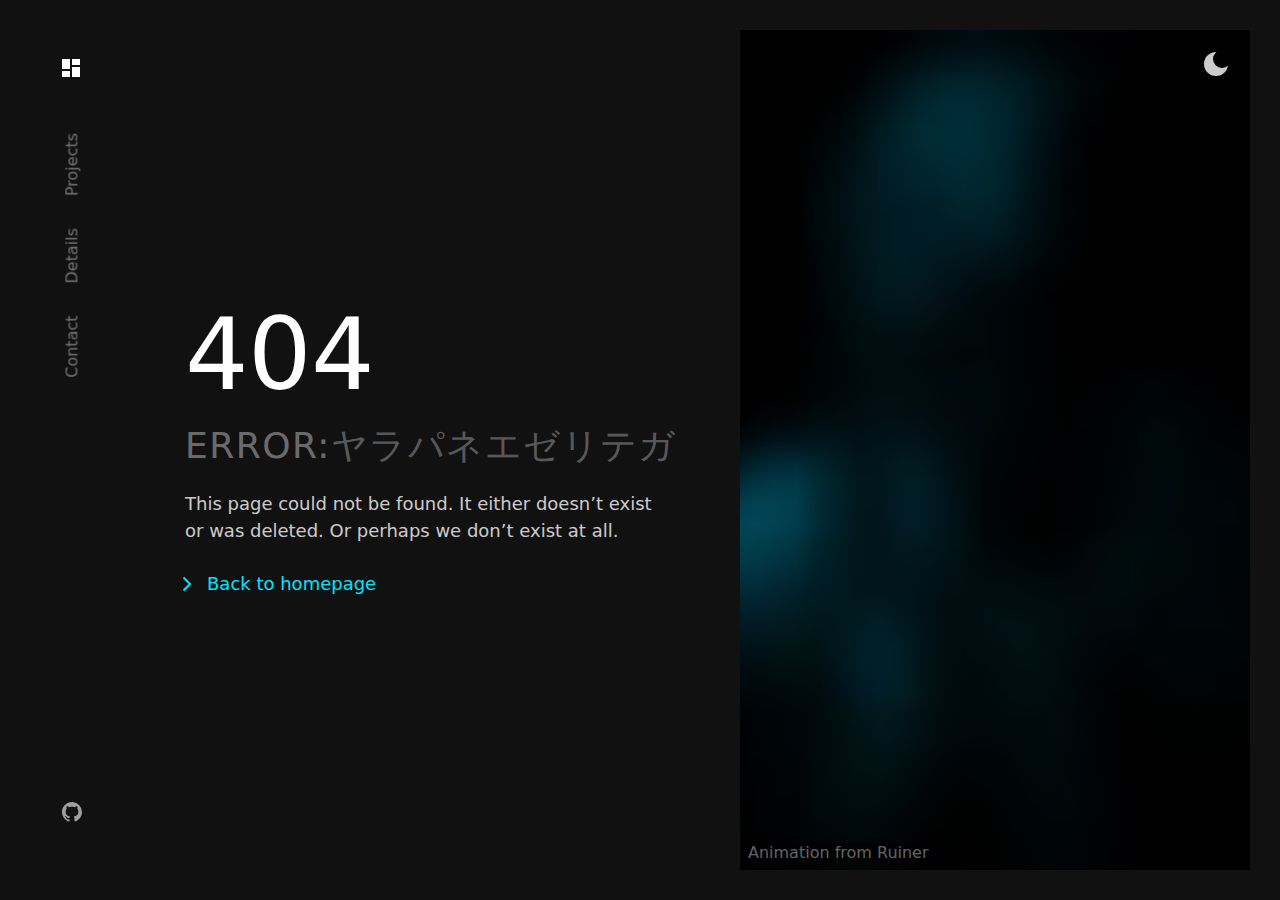
==== commit 66878686: "initial" ====
--- a/index.html
+++ b/index.html
@@ -1 +1 @@
-<!DOCTYPE html><html lang="en"><head><meta charset="utf-8"><meta content="width=device-width,initial-scale=1,shrink-to-fit=no,viewport-fit=cover" name="viewport"><link href="/apple-touch-icon.png" rel="apple-touch-icon" sizes="180x180"><link href="/favicon-32x32.png" rel="icon" type="image/png" sizes="32x32"><link href="/favicon-16x16.png" rel="icon" type="image/png" sizes="16x16"><link href="/site.webmanifest" rel="manifest"><link href="/safari-pinned-tab.svg" rel="mask-icon" color="#5bbad5"><meta content="#da532c" name="msapplication-TileColor"><meta content="#ffffff" name="theme-color"><link href="/humans.txt" rel="author" type="text/plain"><link href="/static/css/main.a9c631ac.chunk.css" rel="stylesheet"><script src="/static/js/0.b0298225.chunk.js" charset="utf-8"></script><script src="/static/js/1.e0204490.chunk.js" charset="utf-8"></script><script src="/static/js/2.ca61586b.chunk.js" charset="utf-8"></script><link href="/static/css/5.da871aa2.chunk.css" rel="stylesheet" type="text/css"><script src="/static/js/5.0b6d88a7.chunk.js" charset="utf-8"></script><link href="/static/media/gotham-medium.0ad7d622.woff2" rel="preload" data-react-helmet="true" as="font" crossorigin=""><link href="/static/media/gotham-book.9c2a0ce4.woff2" rel="preload" data-react-helmet="true" as="font" crossorigin=""><link href="https://X/" rel="canonical" data-react-helmet="true"><style data-react-helmet="true">@font-face{font-family:Gotham;font-weight:400;src:url(/static/media/gotham-book.9c2a0ce4.woff2) format("woff");font-display:swap}@font-face{font-family:Gotham;font-weight:500;src:url(/static/media/gotham-medium.0ad7d622.woff2) format("woff2");font-display:swap}</style><style data-react-helmet="true">:root{--rgbBlack:0 0 0;--rgbWhite:255 255 255;--bezierFastoutSlowin:cubic-bezier(0.4, 0.0, 0.2, 1);--durationXS:200ms;--durationS:300ms;--durationM:400ms;--durationL:600ms;--durationXL:800ms;--systemFontStack:system-ui,-apple-system,BlinkMacSystemFont,San Francisco,Roboto,Segoe UI,Ubuntu,Helvetica Neue,sans-serif;--fontStack:Gotham,system-ui,-apple-system,BlinkMacSystemFont,San Francisco,Roboto,Segoe UI,Ubuntu,Helvetica Neue,sans-serif;--monoFontStack:SFMono Regular,Roboto Mono,Consolas,Liberation Mono,Menlo,Courier,monospace;--japaneseFontStack:ヒラギノ角ゴ Pro W3,Hiragino Kaku Gothic Pro,Hiragino Sans,Osaka,メイリオ,Meiryo,Segoe UI,sans-serif;--fontWeightRegular:400;--fontWeightMedium:500;--fontWeightBold:700;--fontSizeH0:8.75rem;--fontSizeH1:6.25rem;--fontSizeH2:3.625rem;--fontSizeH3:2.375rem;--fontSizeH4:1.75rem;--fontSizeBodyXL:1.375rem;--fontSizeBodyL:1.25rem;--fontSizeBodyM:1.125rem;--fontSizeBodyS:1rem;--fontSizeBodyXS:0.875rem;--lineHeightTitle:1.1;--lineHeightBody:1.5;--maxWidthS:540px;--maxWidthM:720px;--maxWidthL:1096px;--maxWidthXL:1680px;--spaceOuter:64px;--spaceXS:4px;--spaceS:8px;--spaceM:16px;--spaceL:24px;--spaceXL:32px;--space2XL:48px;--space3XL:64px;--space4XL:96px;--space5XL:128px}@media (max-width:2080px){:root{--fontSizeH0:7.5rem;--fontSizeH1:5rem}}@media (max-width:1680px){:root{--maxWidthS:480px;--maxWidthM:640px;--maxWidthL:1000px;--maxWidthXL:1100px;--spaceOuter:48px;--fontSizeH0:6.25rem;--fontSizeH1:4.375rem;--fontSizeH2:3.25rem;--fontSizeH3:2.25rem;--fontSizeH4:1.625rem}}@media (max-width:1024px){:root{--fontSizeH0:5rem;--fontSizeH1:3.75rem;--fontSizeH2:3rem;--fontSizeH3:2rem;--fontSizeH4:1.5rem}}@media (max-width:696px){:root{--spaceOuter:24px;--fontSizeH0:3.5rem;--fontSizeH1:2.5rem;--fontSizeH2:2.125rem;--fontSizeH3:1.75rem;--fontSizeH4:1.375rem;--fontSizeBodyL:1.125rem;--fontSizeBodyM:1rem;--fontSizeBodyS:0.875rem}}@media (max-width:400px){:root{--spaceOuter:16px;--fontSizeH0:2.625rem;--fontSizeH1:2.375rem;--fontSizeH2:1.75rem;--fontSizeH3:1.5rem;--fontSizeH4:1.25rem}}.dark{--rgbBackground:17 17 17;--rgbBackgroundLight:26 26 26;--rgbPrimary:0 229 255;--rgbAccent:0 229 255;--rgbText:255 255 255;--rgbError:255 0 60;--colorTextTitle:rgb(var(--rgbText) / 1);--colorTextBody:rgb(var(--rgbText) / 0.8);--colorTextLight:rgb(var(--rgbText) / 0.6)}.light{--rgbBackground:242 242 242;--rgbBackgroundLight:255 255 255;--rgbPrimary:0 0 0;--rgbAccent:0 229 255;--rgbText:0 0 0;--rgbError:210 14 60;--colorTextTitle:rgb(var(--rgbText) / 1);--colorTextBody:rgb(var(--rgbText) / 0.7);--colorTextLight:rgb(var(--rgbText) / 0.6)}</style><title>Xavier W. Wang | Designer + Developer</title><link href="/static/media/iphone-11.dfa3acae.glb" rel="prefetch" data-react-helmet="true" as="fetch" crossorigin=""><link href="/static/media/macbook-pro.29527f3f.glb" rel="prefetch" data-react-helmet="true" as="fetch" crossorigin=""><meta content="Portfolio of Xavier W. Wang – a digital designer working on web & mobile apps with a focus on motion and user experience design." name="description" data-react-helmet="true"></head><body class="dark"><script>const preferredTheme=JSON.parse(localStorage.getItem("theme"));document.body.className=preferredTheme||"dark"</script><div id="root"><a class="visually-hidden skip-to-main visually-hidden--show-on-focus" href="#MainContent">Skip to main content</a><header class="navbar"><a class="navbar__logo" href="/#intro" aria-label="Hamish Williams, Designer"><svg aria-hidden="true" height="29" viewBox="0 0 26 29" width="46" class="monogram"><defs><clipPath id="monogram-clip-1"><path d="M13,3V9H21V3M13,21H21V11H13M3,21H11V15H3M3,13H11V3H3V13Z"></path></clipPath></defs><rect height="100%" width="100%" clip-path="url(#monogram-clip-1)"></rect><g clip-path="url(#monogram-clip-1)"><rect height="100%" width="100%" class="monogram__highlight"></rect></g></svg></a><button aria-expanded="false" aria-label="Menu" class="button nav-toggle button--icon-only"><span class="button__text"><div class="nav-toggle__inner"><svg aria-hidden="true" height="24" viewBox="0 0 24 24" width="24" class="icon nav-toggle__icon nav-toggle__icon--menu"><path d="M22 6H2V4h20v2zM2 13h16v-2H2v2zm0 7h20v-2H2v2z"></path></svg><svg aria-hidden="true" height="24" viewBox="0 0 24 24" width="24" class="icon nav-toggle__icon nav-toggle__icon--close"><path d="M19 6.41L17.59 5 12 10.59 6.41 5 5 6.41 10.59 12 5 17.59 6.41 19 12 13.41 17.59 19 19 17.59 13.41 12z"></path></svg></div></span></button><nav class="navbar__nav"><div class="navbar__nav-list"><a class="navbar__nav-link" href="/#project-1">Projects</a><a class="navbar__nav-link" href="/#details">Details</a><a class="navbar__nav-link" href="/contact">Contact</a></div><div class="navbar__nav-icons"><a class="navbar__nav-icon-link" href="https://github.com/Xavier-WW" rel="noopener noreferrer" target="_blank" aria-label="Github"><svg aria-hidden="true" height="24" viewBox="0 0 24 24" width="24" class="icon navbar__nav-icon"><path d="M12 2C6.477 2 2 6.477 2 12c0 4.42 2.87 8.17 6.84 9.5.5.08.66-.23.66-.5v-1.69c-2.77.6-3.36-1.34-3.36-1.34-.46-1.16-1.11-1.47-1.11-1.47-.91-.62.07-.6.07-.6 1 .07 1.53 1.03 1.53 1.03.87 1.52 2.34 1.07 2.91.83.09-.65.35-1.09.63-1.34-2.22-.25-4.55-1.11-4.55-4.92 0-1.11.38-2 1.03-2.71-.1-.25-.45-1.29.1-2.64 0 0 .84-.27 2.75 1.02.79-.22 1.65-.33 2.5-.33.85 0 1.71.11 2.5.33 1.91-1.29 2.75-1.02 2.75-1.02.55 1.35.2 2.39.1 2.64.65.71 1.03 1.6 1.03 2.71 0 3.82-2.34 4.66-4.57 4.91.36.31.69.92.69 1.85V21c0 .27.16.59.67.5C19.14 20.16 22 16.42 22 12A10 10 0 0012 2z"></path></svg></a></div></nav></header><main class="app" id="MainContent" tabindex="-1"><div class="app__page app__page--entered"><div class="home"><section aria-labelledby="intro-title" class="section intro" id="intro" tabindex="-1"><header class="intro__text"><h1 class="intro__name intro__name--exited" id="intro-title"><span class="decoder-text"><span class="visually-hidden decoder-text__label visually-hidden--hidden">Xavier W. Wang</span><span class="decoder-text__content" aria-hidden="true"><span class="decoder-text__glyph">ド</span><span class="decoder-text__glyph">ゲ</span><span class="decoder-text__glyph">ヘ</span><span class="decoder-text__glyph">プ</span><span class="decoder-text__glyph">ト</span><span class="decoder-text__glyph">ユ</span><span class="decoder-text__glyph">マ</span><span class="decoder-text__glyph">タ</span><span class="decoder-text__glyph">ゴ</span><span class="decoder-text__glyph">ズ</span><span class="decoder-text__glyph">ベ</span><span class="decoder-text__glyph">メ</span><span class="decoder-text__glyph">ツ</span><span class="decoder-text__glyph">レ</span></span></span></h1><h2 class="intro__title heading heading--align-auto heading--level-0 heading--weight-medium"><span class="visually-hidden intro__title-label visually-hidden--hidden">Designer + Developer, Prototyper, Painter, Illustrator, and Modder</span><span class="intro__title-row intro__title-row--hidden" aria-hidden="true"><span class="intro__title-word intro__title-word--exited" style="--delay:200ms">Designer</span><span class="intro__title-line intro__title-line--exited"></span></span><span class="intro__title-row intro__title-row--hidden"><span class="intro__title-word intro__title-word--plus intro__title-word--entering" aria-hidden="true" style="--delay:600ms">Developer</span></span></h2></header><div class="intro__mobile-scroll-indicator intro__mobile-scroll-indicator--exited"><svg aria-hidden="true" height="15" viewBox="0 0 43 15" width="43" stroke="currentColor"><path d="M1 1l20.5 12L42 1" fill="none" stroke-width="2"></path></svg></div></section><section aria-labelledby="project-1-title" class="section project-summary" id="project-1" tabindex="-1"><div class="project-summary__content"><div class="project-summary__preview"><svg aria-hidden="true" height="137" viewBox="0 0 750 137" width="750" class="project-summary__svg project-summary__svg--laptop project-summary__svg--exited" fill="currentColor" style="--opacity:1"><path d="M113.904 33.552l-.288 1.152a18.13 18.13 0 0 1-.432 1.44l-.864 3.744c-11.808 46.224-36.864 75.312-82.656 95.76-4.752-9.648-8.784-15.12-18.144-24.192 38.304-11.952 64.224-37.44 72.432-70.992H23.76c-15.264.144-18.72.288-23.76.864v-25.92c5.472.864 9.504 1.152 24.192 1.152h73.44c.432-8.928 7.344-15.552 16.128-15.552 9.072 0 16.272 7.2 16.272 16.272s-7.056 16.128-16.128 16.272zm-.144-24.48c-4.464 0-8.208 3.744-8.208 8.208 0 4.32 3.744 8.064 8.208 8.064s8.208-3.744 8.208-8.064c0-4.464-3.744-8.208-8.208-8.208zm104.528 111.024h-61.776v9.936h-26.208c.864-7.92 1.152-12.816 1.152-23.472V32.544c0-6.192-.144-10.656-.576-16.56 5.04.432 7.92.576 17.424.576h77.616c8.928 0 11.088 0 17.856-.576-.288 5.04-.432 10.224-.432 16.992v73.008c0 11.088.288 18 1.008 23.76h-26.064v-9.648zm0-23.04V39.6h-61.776v57.456h61.776zm45.776-68.688L276.88 7.92c15.84 5.76 31.392 12.96 41.328 19.008L305.392 48.96C292 40.032 276.88 32.544 264.064 28.368zm73.008-16.992l14.256-4.752c5.04 6.624 9.36 14.688 12.672 22.896l-14.256 5.184c-3.888-9.504-7.488-16.272-12.672-23.328zm-84.24 52.416L266.08 43.2c15.408 6.048 28.944 12.816 40.176 20.448l-12.24 22.608c-10.368-8.064-26.496-16.848-41.184-22.464zM357.808 4.608L371.344 0c4.752 6.048 8.784 12.816 12.816 22.176l-13.824 5.04c-4.032-9.504-7.776-16.272-12.528-22.608zm-93.6 128.88l-7.2-27.36c12.672 0 30.96-3.888 44.352-9.216 26.928-10.656 45.936-31.824 56.16-62.928 6.912 7.776 13.536 13.392 21.168 18C360.4 97.2 327.712 121.968 274.432 131.04c-5.04 1.008-7.344 1.584-10.224 2.448zM449.952 64.8v42.912h22.464c9.216 0 13.68-.144 19.44-.864v21.888c-5.184-.432-9.216-.576-19.44-.576h-66.96c-10.512 0-12.672 0-19.584.576v-21.888c5.328.72 8.928.864 19.44.864h21.6V64.8h-13.248c-9.504 0-12.528.144-18.72.72V43.488c5.616.72 9.936 1.008 18.576 1.008h50.256c9.216 0 13.248-.288 18.864-1.008V65.52c-4.032-.432-9.936-.72-18.864-.72h-13.824zm97.472-62.064l27.216 4.896c-.72 1.296-1.008 1.728-1.728 3.6-.288.432-.576 1.296-1.008 2.16-.576 1.44-1.008 2.448-1.296 3.024-1.872 4.176-1.872 4.176-2.88 6.192l36.144-.432c5.616 0 7.2-.288 10.656-1.584L626.48 32.4c-1.728 2.88-2.16 3.744-4.176 10.224-7.344 23.904-17.136 42.624-29.808 57.024C579.392 114.624 563.12 126 539.504 136.8c-4.752-9.216-9.216-14.832-17.28-21.888 20.448-7.488 35.424-16.704 48.096-29.376 10.656-10.8 18.72-24.336 24.048-40.896l-38.304.432c-9.36 14.832-19.008 25.344-32.688 36.144-7.344-8.352-10.944-11.52-20.448-17.28 17.568-12.384 28.944-25.488 38.304-43.92 3.744-7.488 5.472-12.24 6.192-17.28zm137.936 130.32h-27.792c.576-6.48.864-10.656.864-22.032V27.216c0-11.664-.144-13.104-1.008-20.88h27.792c-.576 4.176-.72 11.376-.72 21.024v19.728c24.48 8.064 43.056 16.56 65.52 29.952l-13.68 24.48c-13.968-9.648-30.96-19.008-45.36-25.056-5.04-2.016-5.04-2.016-6.48-2.88v37.44c0 9.648.288 16.848.864 22.032z"></path></svg><div class="model project-summary__model project-summary__model--laptop" style="--delay:800ms" aria-label="Glimpse" role="img"><canvas class="model__canvas" height="1008" style="width:604px;height:504px" width="1208"></canvas></div></div><div class="project-summary__details"><div class="project-summary__index" aria-hidden="true"><div class="divider" style="--lineWidth:100%;--lineHeight:2px;--collapseDelay:1000ms"><div class="divider__line divider__line--collapsed"></div></div><span class="project-summary__index-number project-summary__index-number--exited">01</span></div><h2 class="project-summary__title project-summary__title--exited heading heading--align-auto heading--level-3 heading--weight-medium" id="project-1-title">Designing the future of education</h2><p class="project-summary__description project-summary__description--exited text text--align-auto text--size-m text--weight-auto">Designing a platform to bridge front-end designers and developers</p><div class="project-summary__button project-summary__button--exited"><a class="button" href="/projects/X"><span class="button__text">View Project</span><svg aria-hidden="true" height="24" viewBox="0 0 24 24" width="24" class="icon button__icon button__icon--end button__icon--shift"><path d="M14.207 4.793l6.5 6.5.707.707-.707.707-6.5 6.5-1.414-1.414L17.586 13H3v-2h14.586l-4.793-4.793 1.414-1.414z"></path></svg></a></div></div></div></section><section aria-labelledby="project-2 genre-2-title" class="section project-summary project-summary--alternate" id="project-2 genre-2" tabindex="-1"><div class="project-summary__content"><div class="project-summary__preview"><svg aria-hidden="true" height="137" viewBox="0 0 750 137" width="750" class="project-summary__svg project-summary__svg--phone project-summary__svg--exited" fill="currentColor" style="--opacity:1"><path d="M113.904 33.552l-.288 1.152a18.13 18.13 0 0 1-.432 1.44l-.864 3.744c-11.808 46.224-36.864 75.312-82.656 95.76-4.752-9.648-8.784-15.12-18.144-24.192 38.304-11.952 64.224-37.44 72.432-70.992H23.76c-15.264.144-18.72.288-23.76.864v-25.92c5.472.864 9.504 1.152 24.192 1.152h73.44c.432-8.928 7.344-15.552 16.128-15.552 9.072 0 16.272 7.2 16.272 16.272s-7.056 16.128-16.128 16.272zm-.144-24.48c-4.464 0-8.208 3.744-8.208 8.208 0 4.32 3.744 8.064 8.208 8.064s8.208-3.744 8.208-8.064c0-4.464-3.744-8.208-8.208-8.208zm104.528 111.024h-61.776v9.936h-26.208c.864-7.92 1.152-12.816 1.152-23.472V32.544c0-6.192-.144-10.656-.576-16.56 5.04.432 7.92.576 17.424.576h77.616c8.928 0 11.088 0 17.856-.576-.288 5.04-.432 10.224-.432 16.992v73.008c0 11.088.288 18 1.008 23.76h-26.064v-9.648zm0-23.04V39.6h-61.776v57.456h61.776zm45.776-68.688L276.88 7.92c15.84 5.76 31.392 12.96 41.328 19.008L305.392 48.96C292 40.032 276.88 32.544 264.064 28.368zm73.008-16.992l14.256-4.752c5.04 6.624 9.36 14.688 12.672 22.896l-14.256 5.184c-3.888-9.504-7.488-16.272-12.672-23.328zm-84.24 52.416L266.08 43.2c15.408 6.048 28.944 12.816 40.176 20.448l-12.24 22.608c-10.368-8.064-26.496-16.848-41.184-22.464zM357.808 4.608L371.344 0c4.752 6.048 8.784 12.816 12.816 22.176l-13.824 5.04c-4.032-9.504-7.776-16.272-12.528-22.608zm-93.6 128.88l-7.2-27.36c12.672 0 30.96-3.888 44.352-9.216 26.928-10.656 45.936-31.824 56.16-62.928 6.912 7.776 13.536 13.392 21.168 18C360.4 97.2 327.712 121.968 274.432 131.04c-5.04 1.008-7.344 1.584-10.224 2.448zM449.952 64.8v42.912h22.464c9.216 0 13.68-.144 19.44-.864v21.888c-5.184-.432-9.216-.576-19.44-.576h-66.96c-10.512 0-12.672 0-19.584.576v-21.888c5.328.72 8.928.864 19.44.864h21.6V64.8h-13.248c-9.504 0-12.528.144-18.72.72V43.488c5.616.72 9.936 1.008 18.576 1.008h50.256c9.216 0 13.248-.288 18.864-1.008V65.52c-4.032-.432-9.936-.72-18.864-.72h-13.824zm97.472-62.064l27.216 4.896c-.72 1.296-1.008 1.728-1.728 3.6-.288.432-.576 1.296-1.008 2.16-.576 1.44-1.008 2.448-1.296 3.024-1.872 4.176-1.872 4.176-2.88 6.192l36.144-.432c5.616 0 7.2-.288 10.656-1.584L626.48 32.4c-1.728 2.88-2.16 3.744-4.176 10.224-7.344 23.904-17.136 42.624-29.808 57.024C579.392 114.624 563.12 126 539.504 136.8c-4.752-9.216-9.216-14.832-17.28-21.888 20.448-7.488 35.424-16.704 48.096-29.376 10.656-10.8 18.72-24.336 24.048-40.896l-38.304.432c-9.36 14.832-19.008 25.344-32.688 36.144-7.344-8.352-10.944-11.52-20.448-17.28 17.568-12.384 28.944-25.488 38.304-43.92 3.744-7.488 5.472-12.24 6.192-17.28zm137.936 130.32h-27.792c.576-6.48.864-10.656.864-22.032V27.216c0-11.664-.144-13.104-1.008-20.88h27.792c-.576 4.176-.72 11.376-.72 21.024v19.728c24.48 8.064 43.056 16.56 65.52 29.952l-13.68 24.48c-13.968-9.648-30.96-19.008-45.36-25.056-5.04-2.016-5.04-2.016-6.48-2.88v37.44c0 9.648.288 16.848.864 22.032z"></path></svg><div class="model project-summary__model project-summary__model--phone" style="--delay:500ms" aria-label="XXX" role="img"><canvas class="model__canvas" height="1334" style="width:466px;height:667px" width="932"></canvas></div></div><div class="project-summary__details"><div class="project-summary__index" aria-hidden="true"><div class="divider" style="--lineWidth:100%;--lineHeight:2px;--collapseDelay:1000ms"><div class="divider__line divider__line--collapsed"></div></div><span class="project-summary__index-number project-summary__index-number--exited">02</span></div><h2 class="project-summary__title project-summary__title--exited heading heading--align-auto heading--level-3 heading--weight-medium" id="project-2 genre-2-title">project-2 genre-2</h2><p class="project-summary__description project-summary__description--exited text text--align-auto text--size-m text--weight-auto">Design and development -</p><div class="project-summary__button project-summary__button--exited"><a class="button" href="https://" rel="noopener noreferrer" target="_blank"><span class="button__text">View </span><svg aria-hidden="true" height="24" viewBox="0 0 24 24" width="24" class="icon button__icon button__icon--end button__icon--shift"><path d="M14.207 4.793l6.5 6.5.707.707-.707.707-6.5 6.5-1.414-1.414L17.586 13H3v-2h14.586l-4.793-4.793 1.414-1.414z"></path></svg></a></div></div></div></section><section aria-labelledby="project-3 genre-3-title" class="section project-summary" id="project-3 genre-3" tabindex="-1"><div class="project-summary__content"><div class="project-summary__preview"><svg aria-hidden="true" height="137" viewBox="0 0 750 137" width="750" class="project-summary__svg project-summary__svg--laptop project-summary__svg--exited" fill="currentColor" style="--opacity:1"><path d="M113.904 33.552l-.288 1.152a18.13 18.13 0 0 1-.432 1.44l-.864 3.744c-11.808 46.224-36.864 75.312-82.656 95.76-4.752-9.648-8.784-15.12-18.144-24.192 38.304-11.952 64.224-37.44 72.432-70.992H23.76c-15.264.144-18.72.288-23.76.864v-25.92c5.472.864 9.504 1.152 24.192 1.152h73.44c.432-8.928 7.344-15.552 16.128-15.552 9.072 0 16.272 7.2 16.272 16.272s-7.056 16.128-16.128 16.272zm-.144-24.48c-4.464 0-8.208 3.744-8.208 8.208 0 4.32 3.744 8.064 8.208 8.064s8.208-3.744 8.208-8.064c0-4.464-3.744-8.208-8.208-8.208zm104.528 111.024h-61.776v9.936h-26.208c.864-7.92 1.152-12.816 1.152-23.472V32.544c0-6.192-.144-10.656-.576-16.56 5.04.432 7.92.576 17.424.576h77.616c8.928 0 11.088 0 17.856-.576-.288 5.04-.432 10.224-.432 16.992v73.008c0 11.088.288 18 1.008 23.76h-26.064v-9.648zm0-23.04V39.6h-61.776v57.456h61.776zm45.776-68.688L276.88 7.92c15.84 5.76 31.392 12.96 41.328 19.008L305.392 48.96C292 40.032 276.88 32.544 264.064 28.368zm73.008-16.992l14.256-4.752c5.04 6.624 9.36 14.688 12.672 22.896l-14.256 5.184c-3.888-9.504-7.488-16.272-12.672-23.328zm-84.24 52.416L266.08 43.2c15.408 6.048 28.944 12.816 40.176 20.448l-12.24 22.608c-10.368-8.064-26.496-16.848-41.184-22.464zM357.808 4.608L371.344 0c4.752 6.048 8.784 12.816 12.816 22.176l-13.824 5.04c-4.032-9.504-7.776-16.272-12.528-22.608zm-93.6 128.88l-7.2-27.36c12.672 0 30.96-3.888 44.352-9.216 26.928-10.656 45.936-31.824 56.16-62.928 6.912 7.776 13.536 13.392 21.168 18C360.4 97.2 327.712 121.968 274.432 131.04c-5.04 1.008-7.344 1.584-10.224 2.448zM449.952 64.8v42.912h22.464c9.216 0 13.68-.144 19.44-.864v21.888c-5.184-.432-9.216-.576-19.44-.576h-66.96c-10.512 0-12.672 0-19.584.576v-21.888c5.328.72 8.928.864 19.44.864h21.6V64.8h-13.248c-9.504 0-12.528.144-18.72.72V43.488c5.616.72 9.936 1.008 18.576 1.008h50.256c9.216 0 13.248-.288 18.864-1.008V65.52c-4.032-.432-9.936-.72-18.864-.72h-13.824zm97.472-62.064l27.216 4.896c-.72 1.296-1.008 1.728-1.728 3.6-.288.432-.576 1.296-1.008 2.16-.576 1.44-1.008 2.448-1.296 3.024-1.872 4.176-1.872 4.176-2.88 6.192l36.144-.432c5.616 0 7.2-.288 10.656-1.584L626.48 32.4c-1.728 2.88-2.16 3.744-4.176 10.224-7.344 23.904-17.136 42.624-29.808 57.024C579.392 114.624 563.12 126 539.504 136.8c-4.752-9.216-9.216-14.832-17.28-21.888 20.448-7.488 35.424-16.704 48.096-29.376 10.656-10.8 18.72-24.336 24.048-40.896l-38.304.432c-9.36 14.832-19.008 25.344-32.688 36.144-7.344-8.352-10.944-11.52-20.448-17.28 17.568-12.384 28.944-25.488 38.304-43.92 3.744-7.488 5.472-12.24 6.192-17.28zm137.936 130.32h-27.792c.576-6.48.864-10.656.864-22.032V27.216c0-11.664-.144-13.104-1.008-20.88h27.792c-.576 4.176-.72 11.376-.72 21.024v19.728c24.48 8.064 43.056 16.56 65.52 29.952l-13.68 24.48c-13.968-9.648-30.96-19.008-45.36-25.056-5.04-2.016-5.04-2.016-6.48-2.88v37.44c0 9.648.288 16.848.864 22.032z"></path></svg><div class="model project-summary__model project-summary__model--laptop" style="--delay:800ms" aria-label="Annotating a biomedical" role="img"><canvas class="model__canvas" height="1008" style="width:604px;height:504px" width="1208"></canvas></div></div><div class="project-summary__details"><div class="project-summary__index" aria-hidden="true"><div class="divider" style="--lineWidth:100%;--lineHeight:2px;--collapseDelay:1000ms"><div class="divider__line divider__line--collapsed"></div></div><span class="project-summary__index-number project-summary__index-number--exited">03</span></div><h2 class="project-summary__title project-summary__title--exited heading heading--align-auto heading--level-3 heading--weight-medium" id="project-3 genre-3-title">project-3 genre-3</h2><p class="project-summary__description project-summary__description--exited text text--align-auto text--size-m text--weight-auto">I</p><div class="project-summary__button project-summary__button--exited"><a class="button" href="/projects/X"><span class="button__text">View Project</span><svg aria-hidden="true" height="24" viewBox="0 0 24 24" width="24" class="icon button__icon button__icon--end button__icon--shift"><path d="M14.207 4.793l6.5 6.5.707.707-.707.707-6.5 6.5-1.414-1.414L17.586 13H3v-2h14.586l-4.793-4.793 1.414-1.414z"></path></svg></a></div></div></div></section><section aria-labelledby="details-title" class="section profile" id="details" tabindex="-1"><div class="profile__content"><div class="profile__column"><h3 class="profile__title profile__title--exited heading heading--align-auto heading--level-3 heading--weight-medium" id="details-title"><span class="decoder-text"><span class="visually-hidden decoder-text__label visually-hidden--hidden">Hi there</span><span class="decoder-text__content" aria-hidden="true"><span class="decoder-text__glyph">モ</span><span class="decoder-text__glyph">ヱ</span><span class="decoder-text__glyph">ヱ</span><span class="decoder-text__glyph">ユ</span><span class="decoder-text__glyph">ロ</span><span class="decoder-text__glyph">ノ</span><span class="decoder-text__glyph">グ</span><span class="decoder-text__glyph">ハ</span></span></span></h3><p class="profile__description profile__description--exited text text--align-auto text--size-l text--weight-auto">I’m Xavier, currently, I live in Halifax working as an Interdisciplinary designer. My projects include UX design, Graphic design, and Design consult. Being comfortable with code allows me to rapidly prototype and validate experiences. If you're interested in the tools and software I use check out my <a class="link" href="/uses">uses page</a>.</p><p class="profile__description profile__description--exited text text--align-auto text--size-l text--weight-auto">I’m always down for hearing about new projects, so feel free to drop me a line.</p><a class="button profile__button profile__button--exited button--secondary" href="/contact"><svg aria-hidden="true" height="24" viewBox="0 0 24 24" width="24" class="icon button__icon button__icon--start"><path d="M2.01 21L23 12 2.01 3 2 10l15 2-15 2 .01 7z"></path></svg><span class="button__text">Send me a message</span></a></div><div class="profile__column"><div class="profile__tag" aria-hidden="true"><div class="divider" style="--lineWidth:100%;--lineHeight:2px;--collapseDelay:1000ms"><div class="divider__line divider__line--collapsed"></div></div><div class="profile__tag-text profile__tag-text--exited">About Me</div></div><div class="profile__image-wrapper"><div class="image image--dark image--reveal" style="--delay:100ms"><div class="image__element-wrapper image__element-wrapper--reveal" style="--delay:1100ms"><img alt="Me standing in front of the Torii on Miyajima, an island off the coast of Hiroshima in Japan" class="image__element" decoding="async" height="504" width="432" sizes="(max-width: 696px) 100vw, 480px"><img alt="" class="image__placeholder" decoding="async" height="504" width="432" aria-hidden="true" role="presentation" src="[data-uri]" style="--delay:100ms"></div></div><svg aria-hidden="true" height="765" viewBox="0 0 135 765" width="135" class="profile__svg profile__svg--exited" fill="currentColor"><path d="M32.544 651.088l1.152.288c.576.144 1.008.288 1.44.432l3.744.864c46.224 11.808 75.312 36.864 95.76 82.656-9.648 4.752-15.12 8.784-24.192 18.144-11.952-38.304-37.44-64.224-70.992-72.432v60.192c.144 15.264.288 18.72.864 23.76H14.4c.864-5.472 1.152-9.504 1.152-24.192v-73.44C6.624 666.928 0 660.016 0 651.232c0-9.072 7.2-16.272 16.272-16.272s16.128 7.056 16.272 16.128zm-24.48.144c0 4.464 3.744 8.208 8.208 8.208 4.32 0 8.064-3.744 8.064-8.208s-3.744-8.208-8.064-8.208c-4.464 0-8.208 3.744-8.208 8.208zm111.024-104.528v61.776h9.936v26.208c-7.92-.864-12.816-1.152-23.472-1.152H31.536c-6.192 0-10.656.144-16.56.576.432-5.04.576-7.92.576-17.424v-77.616c0-8.928 0-11.088-.576-17.856 5.04.288 10.224.432 16.992.432h73.008c11.088 0 18-.288 23.76-1.008v26.064h-9.648zm-23.04 0H38.592v61.776h57.456v-61.776zM12.96 403.44l12.528-12.96c2.448 1.584 3.168 1.872 8.064 3.024 26.784 6.48 44.784 15.12 61.2 28.944 15.984 13.392 27.504 29.52 39.168 54.864-10.944 5.616-14.832 8.64-24.192 18.144-6.768-20.736-15.552-35.856-28.224-48.528-12.24-12.096-25.344-19.44-42.624-23.904v59.76c0 13.968.144 16.56.864 24.192H13.68c1.008-6.192 1.152-10.512 1.152-24.624v-68.4c0-4.752-.432-7.344-1.872-10.512zm13.968-106.112l13.824-20.16c1.584 1.872 1.584 1.872 5.04 5.04 8.64 7.776 16.272 16.56 23.472 26.64h44.352c9.36 0 14.688-.144 19.872-.864v25.632c-5.616-.72-9.36-1.008-19.872-1.008H83.52c7.344 12.24 9.36 16.848 16.992 37.584-7.92 3.168-13.392 6.48-20.448 12.24-6.192-22.176-15.12-41.328-27.36-58.32-8.784-12.24-18.432-22.32-25.776-26.784zm55.584-35.264H54.72c1.008-6.768 1.296-14.544 1.296-29.52v-68.832c0-14.4-.288-19.872-1.296-29.52h27.792c-.72 6.912-.864 13.248-.864 29.664V232.4c0 16.128.144 20.88.864 29.664zM8.352 113.76l1.584-27.216c4.896.576 4.896.576 33.408 1.584 30.096.864 46.08 3.744 61.776 10.656 10.656 4.752 18.432 10.224 28.8 20.016-9.648 7.344-13.68 11.376-20.16 20.592-7.344-8.208-13.392-12.672-22.896-17.136-14.112-6.768-31.968-9.072-69.264-9.072-6.336 0-9.504.144-13.248.576zm-.72-40.896V45.792c5.904.864 8.208 1.008 16.704 1.152l75.456.72c-4.896-7.776-9.072-12.384-15.84-17.28-7.344-5.184-14.832-8.64-24.624-11.232C68.256 11.952 72 8.208 78.336 0c16.128 6.48 27.216 13.968 36.576 24.912 7.344 8.64 11.088 15.696 16.416 30.24 1.44 4.032 1.872 5.184 3.024 7.056l-12.96 12.384c-3.744-1.296-6.192-1.584-12.096-1.584l-85.248-.72h-5.184c-4.608 0-7.776.144-11.232.576z"></path></svg></div></div></div></section><footer class="footer"><span class="footer__date">© 2021 Xavier W. Wang.</span><a class="link footer__link link--secondary" href="/humans.txt" rel="noreferrer noopener" target="_self">By yours truly</a></footer></div></div></main></div><script>!function(e){function t(t){for(var n,o,u=t[0],i=t[1],f=t[2],l=0,d=[];l<u.length;l++)o=u[l],Object.prototype.hasOwnProperty.call(a,o)&&a[o]&&d.push(a[o][0]),a[o]=0;for(n in i)Object.prototype.hasOwnProperty.call(i,n)&&(e[n]=i[n]);for(s&&s(t);d.length;)d.shift()();return c.push.apply(c,f||[]),r()}function r(){for(var e,t=0;t<c.length;t++){for(var r=c[t],n=!0,o=1;o<r.length;o++){var i=r[o];0!==a[i]&&(n=!1)}n&&(c.splice(t--,1),e=u(u.s=r[0]))}return e}var n={},o={4:0},a={4:0},c=[];function u(t){if(n[t])return n[t].exports;var r=n[t]={i:t,l:!1,exports:{}};return e[t].call(r.exports,r,r.exports,u),r.l=!0,r.exports}u.e=function(e){var t=[];o[e]?t.push(o[e]):0!==o[e]&&{5:1,7:1,8:1,9:1,10:1,11:1,12:1,13:1,14:1}[e]&&t.push(o[e]=new Promise((function(t,r){for(var n="static/css/"+({}[e]||e)+"."+{0:"31d6cfe0",1:"31d6cfe0",2:"31d6cfe0",5:"da871aa2",7:"d62c2e3d",8:"b1d6b090",9:"65817527",10:"f34e198c",11:"02528a26",12:"5d194e80",13:"8df748a7",14:"a190fbef",15:"31d6cfe0"}[e]+".chunk.css",a=u.p+n,c=document.getElementsByTagName("link"),i=0;i<c.length;i++){var f=(s=c[i]).getAttribute("data-href")||s.getAttribute("href");if("stylesheet"===s.rel&&(f===n||f===a))return t()}var l=document.getElementsByTagName("style");for(i=0;i<l.length;i++){var s;if((f=(s=l[i]).getAttribute("data-href"))===n||f===a)return t()}var d=document.createElement("link");d.rel="stylesheet",d.type="text/css",d.onload=t,d.onerror=function(t){var n=t&&t.target&&t.target.src||a,c=new Error("Loading CSS chunk "+e+" failed.\n("+n+")");c.code="CSS_CHUNK_LOAD_FAILED",c.request=n,delete o[e],d.parentNode.removeChild(d),r(c)},d.href=a,document.getElementsByTagName("head")[0].appendChild(d)})).then((function(){o[e]=0})));var r=a[e];if(0!==r)if(r)t.push(r[2]);else{var n=new Promise((function(t,n){r=a[e]=[t,n]}));t.push(r[2]=n);var c,i=document.createElement("script");i.charset="utf-8",i.timeout=120,u.nc&&i.setAttribute("nonce",u.nc),i.src=function(e){return u.p+"static/js/"+({}[e]||e)+"."+{0:"b0298225",1:"e0204490",2:"ca61586b",5:"0b6d88a7",7:"3e85dca8",8:"c5c7b6a7",9:"9e13a898",10:"ba527cc8",11:"ef9a4559",12:"6a9ab4aa",13:"5e18566c",14:"4534d215",15:"79ff2cbd"}[e]+".chunk.js"}(e);var f=new Error;c=function(t){i.onerror=i.onload=null,clearTimeout(l);var r=a[e];if(0!==r){if(r){var n=t&&("load"===t.type?"missing":t.type),o=t&&t.target&&t.target.src;f.message="Loading chunk "+e+" failed.\n("+n+": "+o+")",f.name="ChunkLoadError",f.type=n,f.request=o,r[1](f)}a[e]=void 0}};var l=setTimeout((function(){c({type:"timeout",target:i})}),12e4);i.onerror=i.onload=c,document.head.appendChild(i)}return Promise.all(t)},u.m=e,u.c=n,u.d=function(e,t,r){u.o(e,t)||Object.defineProperty(e,t,{enumerable:!0,get:r})},u.r=function(e){"undefined"!=typeof Symbol&&Symbol.toStringTag&&Object.defineProperty(e,Symbol.toStringTag,{value:"Module"}),Object.defineProperty(e,"__esModule",{value:!0})},u.t=function(e,t){if(1&t&&(e=u(e)),8&t)return e;if(4&t&&"object"==typeof e&&e&&e.__esModule)return e;var r=Object.create(null);if(u.r(r),Object.defineProperty(r,"default",{enumerable:!0,value:e}),2&t&&"string"!=typeof e)for(var n in e)u.d(r,n,function(t){return e[t]}.bind(null,n));return r},u.n=function(e){var t=e&&e.__esModule?function(){return e.default}:function(){return e};return u.d(t,"a",t),t},u.o=function(e,t){return Object.prototype.hasOwnProperty.call(e,t)},u.p="/",u.oe=function(e){throw console.error(e),e};var i=this.webpackJsonpportfolio=this.webpackJsonpportfolio||[],f=i.push.bind(i);i.push=t,i=i.slice();for(var l=0;l<i.length;l++)t(i[l]);var s=f;r()}([])</script><script src="/static/js/6.7d664ba1.chunk.js"></script><script src="/static/js/main.3aeafd5b.chunk.js"></script></body></html>+<!DOCTYPE html><html lang="en"><head><meta charset="utf-8"><meta content="width=device-width,initial-scale=1,shrink-to-fit=no,viewport-fit=cover" name="viewport"><link href="/apple-touch-icon.png" rel="apple-touch-icon" sizes="180x180"><link href="/favicon-32x32.png" rel="icon" type="image/png" sizes="32x32"><link href="/favicon-16x16.png" rel="icon" type="image/png" sizes="16x16"><link href="/site.webmanifest" rel="manifest"><link href="/safari-pinned-tab.svg" rel="mask-icon" color="#5bbad5"><meta content="#da532c" name="msapplication-TileColor"><meta content="#ffffff" name="theme-color"><link href="/humans.txt" rel="author" type="text/plain"><link href="/static/css/main.a9c631ac.chunk.css" rel="stylesheet"><script src="/static/js/0.b0298225.chunk.js" charset="utf-8"></script><script src="/static/js/1.e0204490.chunk.js" charset="utf-8"></script><script src="/static/js/2.ca61586b.chunk.js" charset="utf-8"></script><link href="/static/css/5.da871aa2.chunk.css" rel="stylesheet" type="text/css"><script src="/static/js/5.0b6d88a7.chunk.js" charset="utf-8"></script><link href="/static/media/gotham-medium.0ad7d622.woff2" rel="preload" data-react-helmet="true" as="font" crossorigin=""><link href="/static/media/gotham-book.9c2a0ce4.woff2" rel="preload" data-react-helmet="true" as="font" crossorigin=""><link href="https://X/" rel="canonical" data-react-helmet="true"><style data-react-helmet="true">@font-face{font-family:Gotham;font-weight:400;src:url(/static/media/gotham-book.9c2a0ce4.woff2) format("woff");font-display:swap}@font-face{font-family:Gotham;font-weight:500;src:url(/static/media/gotham-medium.0ad7d622.woff2) format("woff2");font-display:swap}</style><style data-react-helmet="true">:root{--rgbBlack:0 0 0;--rgbWhite:255 255 255;--bezierFastoutSlowin:cubic-bezier(0.4, 0.0, 0.2, 1);--durationXS:200ms;--durationS:300ms;--durationM:400ms;--durationL:600ms;--durationXL:800ms;--systemFontStack:system-ui,-apple-system,BlinkMacSystemFont,San Francisco,Roboto,Segoe UI,Ubuntu,Helvetica Neue,sans-serif;--fontStack:Gotham,system-ui,-apple-system,BlinkMacSystemFont,San Francisco,Roboto,Segoe UI,Ubuntu,Helvetica Neue,sans-serif;--monoFontStack:SFMono Regular,Roboto Mono,Consolas,Liberation Mono,Menlo,Courier,monospace;--japaneseFontStack:ヒラギノ角ゴ Pro W3,Hiragino Kaku Gothic Pro,Hiragino Sans,Osaka,メイリオ,Meiryo,Segoe UI,sans-serif;--fontWeightRegular:400;--fontWeightMedium:500;--fontWeightBold:700;--fontSizeH0:8.75rem;--fontSizeH1:6.25rem;--fontSizeH2:3.625rem;--fontSizeH3:2.375rem;--fontSizeH4:1.75rem;--fontSizeBodyXL:1.375rem;--fontSizeBodyL:1.25rem;--fontSizeBodyM:1.125rem;--fontSizeBodyS:1rem;--fontSizeBodyXS:0.875rem;--lineHeightTitle:1.1;--lineHeightBody:1.5;--maxWidthS:540px;--maxWidthM:720px;--maxWidthL:1096px;--maxWidthXL:1680px;--spaceOuter:64px;--spaceXS:4px;--spaceS:8px;--spaceM:16px;--spaceL:24px;--spaceXL:32px;--space2XL:48px;--space3XL:64px;--space4XL:96px;--space5XL:128px}@media (max-width:2080px){:root{--fontSizeH0:7.5rem;--fontSizeH1:5rem}}@media (max-width:1680px){:root{--maxWidthS:480px;--maxWidthM:640px;--maxWidthL:1000px;--maxWidthXL:1100px;--spaceOuter:48px;--fontSizeH0:6.25rem;--fontSizeH1:4.375rem;--fontSizeH2:3.25rem;--fontSizeH3:2.25rem;--fontSizeH4:1.625rem}}@media (max-width:1024px){:root{--fontSizeH0:5rem;--fontSizeH1:3.75rem;--fontSizeH2:3rem;--fontSizeH3:2rem;--fontSizeH4:1.5rem}}@media (max-width:696px){:root{--spaceOuter:24px;--fontSizeH0:3.5rem;--fontSizeH1:2.5rem;--fontSizeH2:2.125rem;--fontSizeH3:1.75rem;--fontSizeH4:1.375rem;--fontSizeBodyL:1.125rem;--fontSizeBodyM:1rem;--fontSizeBodyS:0.875rem}}@media (max-width:400px){:root{--spaceOuter:16px;--fontSizeH0:2.625rem;--fontSizeH1:2.375rem;--fontSizeH2:1.75rem;--fontSizeH3:1.5rem;--fontSizeH4:1.25rem}}.dark{--rgbBackground:17 17 17;--rgbBackgroundLight:26 26 26;--rgbPrimary:0 229 255;--rgbAccent:0 229 255;--rgbText:255 255 255;--rgbError:255 0 60;--colorTextTitle:rgb(var(--rgbText) / 1);--colorTextBody:rgb(var(--rgbText) / 0.8);--colorTextLight:rgb(var(--rgbText) / 0.6)}.light{--rgbBackground:242 242 242;--rgbBackgroundLight:255 255 255;--rgbPrimary:0 0 0;--rgbAccent:0 229 255;--rgbText:0 0 0;--rgbError:210 14 60;--colorTextTitle:rgb(var(--rgbText) / 1);--colorTextBody:rgb(var(--rgbText) / 0.7);--colorTextLight:rgb(var(--rgbText) / 0.6)}</style><title>Xavier W. Wang | Designer + Developer</title><link href="/static/media/iphone-11.dfa3acae.glb" rel="prefetch" data-react-helmet="true" as="fetch" crossorigin=""><link href="/static/media/macbook-pro.29527f3f.glb" rel="prefetch" data-react-helmet="true" as="fetch" crossorigin=""><meta content="Portfolio of Xavier W. Wang – a digital designer working on web & mobile apps with a focus on motion and user experience design." name="description" data-react-helmet="true"></head><body class="dark"><script>const preferredTheme=JSON.parse(localStorage.getItem("theme"));document.body.className=preferredTheme||"dark"</script><div id="root"><a class="visually-hidden skip-to-main visually-hidden--show-on-focus" href="#MainContent">Skip to main content</a><header class="navbar"><a class="navbar__logo" href="/#intro" aria-label="Hamish Williams, Designer"><svg aria-hidden="true" height="29" viewBox="0 0 26 29" width="46" class="monogram"><defs><clipPath id="monogram-clip-1"><path d="M13,3V9H21V3M13,21H21V11H13M3,21H11V15H3M3,13H11V3H3V13Z"></path></clipPath></defs><rect height="100%" width="100%" clip-path="url(#monogram-clip-1)"></rect><g clip-path="url(#monogram-clip-1)"><rect height="100%" width="100%" class="monogram__highlight"></rect></g></svg></a><button aria-expanded="false" aria-label="Menu" class="button nav-toggle button--icon-only"><span class="button__text"><div class="nav-toggle__inner"><svg aria-hidden="true" height="24" viewBox="0 0 24 24" width="24" class="icon nav-toggle__icon nav-toggle__icon--menu"><path d="M22 6H2V4h20v2zM2 13h16v-2H2v2zm0 7h20v-2H2v2z"></path></svg><svg aria-hidden="true" height="24" viewBox="0 0 24 24" width="24" class="icon nav-toggle__icon nav-toggle__icon--close"><path d="M19 6.41L17.59 5 12 10.59 6.41 5 5 6.41 10.59 12 5 17.59 6.41 19 12 13.41 17.59 19 19 17.59 13.41 12z"></path></svg></div></span></button><nav class="navbar__nav"><div class="navbar__nav-list"><a class="navbar__nav-link" href="/#project-1">Projects</a><a class="navbar__nav-link" href="/#details">Details</a><a class="navbar__nav-link" href="/contact">Contact</a></div><div class="navbar__nav-icons"><a class="navbar__nav-icon-link" href="https://github.com/Xavier-WW" rel="noopener noreferrer" target="_blank" aria-label="Github"><svg aria-hidden="true" height="24" viewBox="0 0 24 24" width="24" class="icon navbar__nav-icon"><path d="M12 2C6.477 2 2 6.477 2 12c0 4.42 2.87 8.17 6.84 9.5.5.08.66-.23.66-.5v-1.69c-2.77.6-3.36-1.34-3.36-1.34-.46-1.16-1.11-1.47-1.11-1.47-.91-.62.07-.6.07-.6 1 .07 1.53 1.03 1.53 1.03.87 1.52 2.34 1.07 2.91.83.09-.65.35-1.09.63-1.34-2.22-.25-4.55-1.11-4.55-4.92 0-1.11.38-2 1.03-2.71-.1-.25-.45-1.29.1-2.64 0 0 .84-.27 2.75 1.02.79-.22 1.65-.33 2.5-.33.85 0 1.71.11 2.5.33 1.91-1.29 2.75-1.02 2.75-1.02.55 1.35.2 2.39.1 2.64.65.71 1.03 1.6 1.03 2.71 0 3.82-2.34 4.66-4.57 4.91.36.31.69.92.69 1.85V21c0 .27.16.59.67.5C19.14 20.16 22 16.42 22 12A10 10 0 0012 2z"></path></svg></a></div></nav></header><main class="app" id="MainContent" tabindex="-1"><div class="app__page app__page--entered"><div class="home"><section aria-labelledby="intro-title" class="section intro" id="intro" tabindex="-1"><header class="intro__text"><h1 class="intro__name intro__name--exited" id="intro-title"><span class="decoder-text"><span class="visually-hidden decoder-text__label visually-hidden--hidden">Xavier W. Wang</span><span class="decoder-text__content" aria-hidden="true"><span class="decoder-text__glyph">ゴ</span><span class="decoder-text__glyph">グ</span><span class="decoder-text__glyph">グ</span><span class="decoder-text__glyph">セ</span><span class="decoder-text__glyph">ゼ</span><span class="decoder-text__glyph">ケ</span><span class="decoder-text__glyph">ラ</span><span class="decoder-text__glyph">コ</span><span class="decoder-text__glyph">ン</span><span class="decoder-text__glyph">バ</span><span class="decoder-text__glyph">ヅ</span><span class="decoder-text__glyph">ユ</span><span class="decoder-text__glyph">ジ</span><span class="decoder-text__glyph">ボ</span></span></span></h1><h2 class="intro__title heading heading--align-auto heading--level-0 heading--weight-medium"><span class="visually-hidden intro__title-label visually-hidden--hidden">Designer + Developer, Prototyper, Painter, Illustrator, and Modder</span><span class="intro__title-row intro__title-row--hidden" aria-hidden="true"><span class="intro__title-word intro__title-word--exited" style="--delay:200ms">Designer</span><span class="intro__title-line intro__title-line--exited"></span></span><span class="intro__title-row intro__title-row--hidden"><span class="intro__title-word intro__title-word--plus intro__title-word--entering" aria-hidden="true" style="--delay:600ms">Developer</span></span></h2></header><div class="intro__mobile-scroll-indicator intro__mobile-scroll-indicator--exited"><svg aria-hidden="true" height="15" viewBox="0 0 43 15" width="43" stroke="currentColor"><path d="M1 1l20.5 12L42 1" fill="none" stroke-width="2"></path></svg></div></section><section aria-labelledby="project-1-title" class="section project-summary" id="project-1" tabindex="-1"><div class="project-summary__content"><div class="project-summary__preview"><svg aria-hidden="true" height="137" viewBox="0 0 750 137" width="750" class="project-summary__svg project-summary__svg--laptop project-summary__svg--exited" fill="currentColor" style="--opacity:1"><path d="M113.904 33.552l-.288 1.152a18.13 18.13 0 0 1-.432 1.44l-.864 3.744c-11.808 46.224-36.864 75.312-82.656 95.76-4.752-9.648-8.784-15.12-18.144-24.192 38.304-11.952 64.224-37.44 72.432-70.992H23.76c-15.264.144-18.72.288-23.76.864v-25.92c5.472.864 9.504 1.152 24.192 1.152h73.44c.432-8.928 7.344-15.552 16.128-15.552 9.072 0 16.272 7.2 16.272 16.272s-7.056 16.128-16.128 16.272zm-.144-24.48c-4.464 0-8.208 3.744-8.208 8.208 0 4.32 3.744 8.064 8.208 8.064s8.208-3.744 8.208-8.064c0-4.464-3.744-8.208-8.208-8.208zm104.528 111.024h-61.776v9.936h-26.208c.864-7.92 1.152-12.816 1.152-23.472V32.544c0-6.192-.144-10.656-.576-16.56 5.04.432 7.92.576 17.424.576h77.616c8.928 0 11.088 0 17.856-.576-.288 5.04-.432 10.224-.432 16.992v73.008c0 11.088.288 18 1.008 23.76h-26.064v-9.648zm0-23.04V39.6h-61.776v57.456h61.776zm45.776-68.688L276.88 7.92c15.84 5.76 31.392 12.96 41.328 19.008L305.392 48.96C292 40.032 276.88 32.544 264.064 28.368zm73.008-16.992l14.256-4.752c5.04 6.624 9.36 14.688 12.672 22.896l-14.256 5.184c-3.888-9.504-7.488-16.272-12.672-23.328zm-84.24 52.416L266.08 43.2c15.408 6.048 28.944 12.816 40.176 20.448l-12.24 22.608c-10.368-8.064-26.496-16.848-41.184-22.464zM357.808 4.608L371.344 0c4.752 6.048 8.784 12.816 12.816 22.176l-13.824 5.04c-4.032-9.504-7.776-16.272-12.528-22.608zm-93.6 128.88l-7.2-27.36c12.672 0 30.96-3.888 44.352-9.216 26.928-10.656 45.936-31.824 56.16-62.928 6.912 7.776 13.536 13.392 21.168 18C360.4 97.2 327.712 121.968 274.432 131.04c-5.04 1.008-7.344 1.584-10.224 2.448zM449.952 64.8v42.912h22.464c9.216 0 13.68-.144 19.44-.864v21.888c-5.184-.432-9.216-.576-19.44-.576h-66.96c-10.512 0-12.672 0-19.584.576v-21.888c5.328.72 8.928.864 19.44.864h21.6V64.8h-13.248c-9.504 0-12.528.144-18.72.72V43.488c5.616.72 9.936 1.008 18.576 1.008h50.256c9.216 0 13.248-.288 18.864-1.008V65.52c-4.032-.432-9.936-.72-18.864-.72h-13.824zm97.472-62.064l27.216 4.896c-.72 1.296-1.008 1.728-1.728 3.6-.288.432-.576 1.296-1.008 2.16-.576 1.44-1.008 2.448-1.296 3.024-1.872 4.176-1.872 4.176-2.88 6.192l36.144-.432c5.616 0 7.2-.288 10.656-1.584L626.48 32.4c-1.728 2.88-2.16 3.744-4.176 10.224-7.344 23.904-17.136 42.624-29.808 57.024C579.392 114.624 563.12 126 539.504 136.8c-4.752-9.216-9.216-14.832-17.28-21.888 20.448-7.488 35.424-16.704 48.096-29.376 10.656-10.8 18.72-24.336 24.048-40.896l-38.304.432c-9.36 14.832-19.008 25.344-32.688 36.144-7.344-8.352-10.944-11.52-20.448-17.28 17.568-12.384 28.944-25.488 38.304-43.92 3.744-7.488 5.472-12.24 6.192-17.28zm137.936 130.32h-27.792c.576-6.48.864-10.656.864-22.032V27.216c0-11.664-.144-13.104-1.008-20.88h27.792c-.576 4.176-.72 11.376-.72 21.024v19.728c24.48 8.064 43.056 16.56 65.52 29.952l-13.68 24.48c-13.968-9.648-30.96-19.008-45.36-25.056-5.04-2.016-5.04-2.016-6.48-2.88v37.44c0 9.648.288 16.848.864 22.032z"></path></svg><div class="model project-summary__model project-summary__model--laptop" style="--delay:800ms" aria-label="Glimpse" role="img"><canvas class="model__canvas" height="1008" style="width:604px;height:504px" width="1208"></canvas></div></div><div class="project-summary__details"><div class="project-summary__index" aria-hidden="true"><div class="divider" style="--lineWidth:100%;--lineHeight:2px;--collapseDelay:1000ms"><div class="divider__line divider__line--collapsed"></div></div><span class="project-summary__index-number project-summary__index-number--exited">01</span></div><h2 class="project-summary__title project-summary__title--exited heading heading--align-auto heading--level-3 heading--weight-medium" id="project-1-title">Designing the future of education</h2><p class="project-summary__description project-summary__description--exited text text--align-auto text--size-m text--weight-auto">Designing a platform to bridge front-end designers and developers</p><div class="project-summary__button project-summary__button--exited"><a class="button" href="/projects/X"><span class="button__text">View Project</span><svg aria-hidden="true" height="24" viewBox="0 0 24 24" width="24" class="icon button__icon button__icon--end button__icon--shift"><path d="M14.207 4.793l6.5 6.5.707.707-.707.707-6.5 6.5-1.414-1.414L17.586 13H3v-2h14.586l-4.793-4.793 1.414-1.414z"></path></svg></a></div></div></div></section><section aria-labelledby="project-2 genre-2-title" class="section project-summary project-summary--alternate" id="project-2 genre-2" tabindex="-1"><div class="project-summary__content"><div class="project-summary__preview"><svg aria-hidden="true" height="137" viewBox="0 0 750 137" width="750" class="project-summary__svg project-summary__svg--phone project-summary__svg--exited" fill="currentColor" style="--opacity:1"><path d="M113.904 33.552l-.288 1.152a18.13 18.13 0 0 1-.432 1.44l-.864 3.744c-11.808 46.224-36.864 75.312-82.656 95.76-4.752-9.648-8.784-15.12-18.144-24.192 38.304-11.952 64.224-37.44 72.432-70.992H23.76c-15.264.144-18.72.288-23.76.864v-25.92c5.472.864 9.504 1.152 24.192 1.152h73.44c.432-8.928 7.344-15.552 16.128-15.552 9.072 0 16.272 7.2 16.272 16.272s-7.056 16.128-16.128 16.272zm-.144-24.48c-4.464 0-8.208 3.744-8.208 8.208 0 4.32 3.744 8.064 8.208 8.064s8.208-3.744 8.208-8.064c0-4.464-3.744-8.208-8.208-8.208zm104.528 111.024h-61.776v9.936h-26.208c.864-7.92 1.152-12.816 1.152-23.472V32.544c0-6.192-.144-10.656-.576-16.56 5.04.432 7.92.576 17.424.576h77.616c8.928 0 11.088 0 17.856-.576-.288 5.04-.432 10.224-.432 16.992v73.008c0 11.088.288 18 1.008 23.76h-26.064v-9.648zm0-23.04V39.6h-61.776v57.456h61.776zm45.776-68.688L276.88 7.92c15.84 5.76 31.392 12.96 41.328 19.008L305.392 48.96C292 40.032 276.88 32.544 264.064 28.368zm73.008-16.992l14.256-4.752c5.04 6.624 9.36 14.688 12.672 22.896l-14.256 5.184c-3.888-9.504-7.488-16.272-12.672-23.328zm-84.24 52.416L266.08 43.2c15.408 6.048 28.944 12.816 40.176 20.448l-12.24 22.608c-10.368-8.064-26.496-16.848-41.184-22.464zM357.808 4.608L371.344 0c4.752 6.048 8.784 12.816 12.816 22.176l-13.824 5.04c-4.032-9.504-7.776-16.272-12.528-22.608zm-93.6 128.88l-7.2-27.36c12.672 0 30.96-3.888 44.352-9.216 26.928-10.656 45.936-31.824 56.16-62.928 6.912 7.776 13.536 13.392 21.168 18C360.4 97.2 327.712 121.968 274.432 131.04c-5.04 1.008-7.344 1.584-10.224 2.448zM449.952 64.8v42.912h22.464c9.216 0 13.68-.144 19.44-.864v21.888c-5.184-.432-9.216-.576-19.44-.576h-66.96c-10.512 0-12.672 0-19.584.576v-21.888c5.328.72 8.928.864 19.44.864h21.6V64.8h-13.248c-9.504 0-12.528.144-18.72.72V43.488c5.616.72 9.936 1.008 18.576 1.008h50.256c9.216 0 13.248-.288 18.864-1.008V65.52c-4.032-.432-9.936-.72-18.864-.72h-13.824zm97.472-62.064l27.216 4.896c-.72 1.296-1.008 1.728-1.728 3.6-.288.432-.576 1.296-1.008 2.16-.576 1.44-1.008 2.448-1.296 3.024-1.872 4.176-1.872 4.176-2.88 6.192l36.144-.432c5.616 0 7.2-.288 10.656-1.584L626.48 32.4c-1.728 2.88-2.16 3.744-4.176 10.224-7.344 23.904-17.136 42.624-29.808 57.024C579.392 114.624 563.12 126 539.504 136.8c-4.752-9.216-9.216-14.832-17.28-21.888 20.448-7.488 35.424-16.704 48.096-29.376 10.656-10.8 18.72-24.336 24.048-40.896l-38.304.432c-9.36 14.832-19.008 25.344-32.688 36.144-7.344-8.352-10.944-11.52-20.448-17.28 17.568-12.384 28.944-25.488 38.304-43.92 3.744-7.488 5.472-12.24 6.192-17.28zm137.936 130.32h-27.792c.576-6.48.864-10.656.864-22.032V27.216c0-11.664-.144-13.104-1.008-20.88h27.792c-.576 4.176-.72 11.376-.72 21.024v19.728c24.48 8.064 43.056 16.56 65.52 29.952l-13.68 24.48c-13.968-9.648-30.96-19.008-45.36-25.056-5.04-2.016-5.04-2.016-6.48-2.88v37.44c0 9.648.288 16.848.864 22.032z"></path></svg><div class="model project-summary__model project-summary__model--phone" style="--delay:500ms" aria-label="XXX" role="img"><canvas class="model__canvas" height="1334" style="width:466px;height:667px" width="932"></canvas></div></div><div class="project-summary__details"><div class="project-summary__index" aria-hidden="true"><div class="divider" style="--lineWidth:100%;--lineHeight:2px;--collapseDelay:1000ms"><div class="divider__line divider__line--collapsed"></div></div><span class="project-summary__index-number project-summary__index-number--exited">02</span></div><h2 class="project-summary__title project-summary__title--exited heading heading--align-auto heading--level-3 heading--weight-medium" id="project-2 genre-2-title">project-2 genre-2</h2><p class="project-summary__description project-summary__description--exited text text--align-auto text--size-m text--weight-auto">Design and development -</p><div class="project-summary__button project-summary__button--exited"><a class="button" href="https://" rel="noopener noreferrer" target="_blank"><span class="button__text">View </span><svg aria-hidden="true" height="24" viewBox="0 0 24 24" width="24" class="icon button__icon button__icon--end button__icon--shift"><path d="M14.207 4.793l6.5 6.5.707.707-.707.707-6.5 6.5-1.414-1.414L17.586 13H3v-2h14.586l-4.793-4.793 1.414-1.414z"></path></svg></a></div></div></div></section><section aria-labelledby="project-3 genre-3-title" class="section project-summary" id="project-3 genre-3" tabindex="-1"><div class="project-summary__content"><div class="project-summary__preview"><svg aria-hidden="true" height="137" viewBox="0 0 750 137" width="750" class="project-summary__svg project-summary__svg--laptop project-summary__svg--exited" fill="currentColor" style="--opacity:1"><path d="M113.904 33.552l-.288 1.152a18.13 18.13 0 0 1-.432 1.44l-.864 3.744c-11.808 46.224-36.864 75.312-82.656 95.76-4.752-9.648-8.784-15.12-18.144-24.192 38.304-11.952 64.224-37.44 72.432-70.992H23.76c-15.264.144-18.72.288-23.76.864v-25.92c5.472.864 9.504 1.152 24.192 1.152h73.44c.432-8.928 7.344-15.552 16.128-15.552 9.072 0 16.272 7.2 16.272 16.272s-7.056 16.128-16.128 16.272zm-.144-24.48c-4.464 0-8.208 3.744-8.208 8.208 0 4.32 3.744 8.064 8.208 8.064s8.208-3.744 8.208-8.064c0-4.464-3.744-8.208-8.208-8.208zm104.528 111.024h-61.776v9.936h-26.208c.864-7.92 1.152-12.816 1.152-23.472V32.544c0-6.192-.144-10.656-.576-16.56 5.04.432 7.92.576 17.424.576h77.616c8.928 0 11.088 0 17.856-.576-.288 5.04-.432 10.224-.432 16.992v73.008c0 11.088.288 18 1.008 23.76h-26.064v-9.648zm0-23.04V39.6h-61.776v57.456h61.776zm45.776-68.688L276.88 7.92c15.84 5.76 31.392 12.96 41.328 19.008L305.392 48.96C292 40.032 276.88 32.544 264.064 28.368zm73.008-16.992l14.256-4.752c5.04 6.624 9.36 14.688 12.672 22.896l-14.256 5.184c-3.888-9.504-7.488-16.272-12.672-23.328zm-84.24 52.416L266.08 43.2c15.408 6.048 28.944 12.816 40.176 20.448l-12.24 22.608c-10.368-8.064-26.496-16.848-41.184-22.464zM357.808 4.608L371.344 0c4.752 6.048 8.784 12.816 12.816 22.176l-13.824 5.04c-4.032-9.504-7.776-16.272-12.528-22.608zm-93.6 128.88l-7.2-27.36c12.672 0 30.96-3.888 44.352-9.216 26.928-10.656 45.936-31.824 56.16-62.928 6.912 7.776 13.536 13.392 21.168 18C360.4 97.2 327.712 121.968 274.432 131.04c-5.04 1.008-7.344 1.584-10.224 2.448zM449.952 64.8v42.912h22.464c9.216 0 13.68-.144 19.44-.864v21.888c-5.184-.432-9.216-.576-19.44-.576h-66.96c-10.512 0-12.672 0-19.584.576v-21.888c5.328.72 8.928.864 19.44.864h21.6V64.8h-13.248c-9.504 0-12.528.144-18.72.72V43.488c5.616.72 9.936 1.008 18.576 1.008h50.256c9.216 0 13.248-.288 18.864-1.008V65.52c-4.032-.432-9.936-.72-18.864-.72h-13.824zm97.472-62.064l27.216 4.896c-.72 1.296-1.008 1.728-1.728 3.6-.288.432-.576 1.296-1.008 2.16-.576 1.44-1.008 2.448-1.296 3.024-1.872 4.176-1.872 4.176-2.88 6.192l36.144-.432c5.616 0 7.2-.288 10.656-1.584L626.48 32.4c-1.728 2.88-2.16 3.744-4.176 10.224-7.344 23.904-17.136 42.624-29.808 57.024C579.392 114.624 563.12 126 539.504 136.8c-4.752-9.216-9.216-14.832-17.28-21.888 20.448-7.488 35.424-16.704 48.096-29.376 10.656-10.8 18.72-24.336 24.048-40.896l-38.304.432c-9.36 14.832-19.008 25.344-32.688 36.144-7.344-8.352-10.944-11.52-20.448-17.28 17.568-12.384 28.944-25.488 38.304-43.92 3.744-7.488 5.472-12.24 6.192-17.28zm137.936 130.32h-27.792c.576-6.48.864-10.656.864-22.032V27.216c0-11.664-.144-13.104-1.008-20.88h27.792c-.576 4.176-.72 11.376-.72 21.024v19.728c24.48 8.064 43.056 16.56 65.52 29.952l-13.68 24.48c-13.968-9.648-30.96-19.008-45.36-25.056-5.04-2.016-5.04-2.016-6.48-2.88v37.44c0 9.648.288 16.848.864 22.032z"></path></svg><div class="model project-summary__model project-summary__model--laptop" style="--delay:800ms" aria-label="Annotating a biomedical" role="img"><canvas class="model__canvas" height="1008" style="width:604px;height:504px" width="1208"></canvas></div></div><div class="project-summary__details"><div class="project-summary__index" aria-hidden="true"><div class="divider" style="--lineWidth:100%;--lineHeight:2px;--collapseDelay:1000ms"><div class="divider__line divider__line--collapsed"></div></div><span class="project-summary__index-number project-summary__index-number--exited">03</span></div><h2 class="project-summary__title project-summary__title--exited heading heading--align-auto heading--level-3 heading--weight-medium" id="project-3 genre-3-title">project-3 genre-3</h2><p class="project-summary__description project-summary__description--exited text text--align-auto text--size-m text--weight-auto">I</p><div class="project-summary__button project-summary__button--exited"><a class="button" href="/projects/X"><span class="button__text">View Project</span><svg aria-hidden="true" height="24" viewBox="0 0 24 24" width="24" class="icon button__icon button__icon--end button__icon--shift"><path d="M14.207 4.793l6.5 6.5.707.707-.707.707-6.5 6.5-1.414-1.414L17.586 13H3v-2h14.586l-4.793-4.793 1.414-1.414z"></path></svg></a></div></div></div></section><section aria-labelledby="details-title" class="section profile" id="details" tabindex="-1"><div class="profile__content"><div class="profile__column"><h3 class="profile__title profile__title--exited heading heading--align-auto heading--level-3 heading--weight-medium" id="details-title"><span class="decoder-text"><span class="visually-hidden decoder-text__label visually-hidden--hidden">Hi there</span><span class="decoder-text__content" aria-hidden="true"><span class="decoder-text__glyph">ヅ</span><span class="decoder-text__glyph">エ</span><span class="decoder-text__glyph">ダ</span><span class="decoder-text__glyph">ズ</span><span class="decoder-text__glyph">ト</span><span class="decoder-text__glyph">ブ</span><span class="decoder-text__glyph">オ</span><span class="decoder-text__glyph">ベ</span></span></span></h3><p class="profile__description profile__description--exited text text--align-auto text--size-l text--weight-auto">I’m Xavier, currently, I live in Halifax working as an Interdisciplinary designer. My projects include UX design, Graphic design, and Design consult. Being comfortable with code allows me to rapidly prototype and validate experiences. If you're interested in the tools and software I use check out my <a class="link" href="/uses">uses page</a>.</p><p class="profile__description profile__description--exited text text--align-auto text--size-l text--weight-auto">I’m always down for hearing about new projects, so feel free to drop me a line.</p><a class="button profile__button profile__button--exited button--secondary" href="/contact"><svg aria-hidden="true" height="24" viewBox="0 0 24 24" width="24" class="icon button__icon button__icon--start"><path d="M2.01 21L23 12 2.01 3 2 10l15 2-15 2 .01 7z"></path></svg><span class="button__text">Send me a message</span></a></div><div class="profile__column"><div class="profile__tag" aria-hidden="true"><div class="divider" style="--lineWidth:100%;--lineHeight:2px;--collapseDelay:1000ms"><div class="divider__line divider__line--collapsed"></div></div><div class="profile__tag-text profile__tag-text--exited">About Me</div></div><div class="profile__image-wrapper"><div class="image image--dark image--reveal" style="--delay:100ms"><div class="image__element-wrapper image__element-wrapper--reveal" style="--delay:1100ms"><img alt="Me standing in front of the Torii on Miyajima, an island off the coast of Hiroshima in Japan" class="image__element" decoding="async" height="504" width="432" sizes="(max-width: 696px) 100vw, 480px"><img alt="" class="image__placeholder" decoding="async" height="504" width="432" aria-hidden="true" role="presentation" src="[data-uri]" style="--delay:100ms"></div></div><svg aria-hidden="true" height="765" viewBox="0 0 135 765" width="135" class="profile__svg profile__svg--exited" fill="currentColor"><path d="M32.544 651.088l1.152.288c.576.144 1.008.288 1.44.432l3.744.864c46.224 11.808 75.312 36.864 95.76 82.656-9.648 4.752-15.12 8.784-24.192 18.144-11.952-38.304-37.44-64.224-70.992-72.432v60.192c.144 15.264.288 18.72.864 23.76H14.4c.864-5.472 1.152-9.504 1.152-24.192v-73.44C6.624 666.928 0 660.016 0 651.232c0-9.072 7.2-16.272 16.272-16.272s16.128 7.056 16.272 16.128zm-24.48.144c0 4.464 3.744 8.208 8.208 8.208 4.32 0 8.064-3.744 8.064-8.208s-3.744-8.208-8.064-8.208c-4.464 0-8.208 3.744-8.208 8.208zm111.024-104.528v61.776h9.936v26.208c-7.92-.864-12.816-1.152-23.472-1.152H31.536c-6.192 0-10.656.144-16.56.576.432-5.04.576-7.92.576-17.424v-77.616c0-8.928 0-11.088-.576-17.856 5.04.288 10.224.432 16.992.432h73.008c11.088 0 18-.288 23.76-1.008v26.064h-9.648zm-23.04 0H38.592v61.776h57.456v-61.776zM12.96 403.44l12.528-12.96c2.448 1.584 3.168 1.872 8.064 3.024 26.784 6.48 44.784 15.12 61.2 28.944 15.984 13.392 27.504 29.52 39.168 54.864-10.944 5.616-14.832 8.64-24.192 18.144-6.768-20.736-15.552-35.856-28.224-48.528-12.24-12.096-25.344-19.44-42.624-23.904v59.76c0 13.968.144 16.56.864 24.192H13.68c1.008-6.192 1.152-10.512 1.152-24.624v-68.4c0-4.752-.432-7.344-1.872-10.512zm13.968-106.112l13.824-20.16c1.584 1.872 1.584 1.872 5.04 5.04 8.64 7.776 16.272 16.56 23.472 26.64h44.352c9.36 0 14.688-.144 19.872-.864v25.632c-5.616-.72-9.36-1.008-19.872-1.008H83.52c7.344 12.24 9.36 16.848 16.992 37.584-7.92 3.168-13.392 6.48-20.448 12.24-6.192-22.176-15.12-41.328-27.36-58.32-8.784-12.24-18.432-22.32-25.776-26.784zm55.584-35.264H54.72c1.008-6.768 1.296-14.544 1.296-29.52v-68.832c0-14.4-.288-19.872-1.296-29.52h27.792c-.72 6.912-.864 13.248-.864 29.664V232.4c0 16.128.144 20.88.864 29.664zM8.352 113.76l1.584-27.216c4.896.576 4.896.576 33.408 1.584 30.096.864 46.08 3.744 61.776 10.656 10.656 4.752 18.432 10.224 28.8 20.016-9.648 7.344-13.68 11.376-20.16 20.592-7.344-8.208-13.392-12.672-22.896-17.136-14.112-6.768-31.968-9.072-69.264-9.072-6.336 0-9.504.144-13.248.576zm-.72-40.896V45.792c5.904.864 8.208 1.008 16.704 1.152l75.456.72c-4.896-7.776-9.072-12.384-15.84-17.28-7.344-5.184-14.832-8.64-24.624-11.232C68.256 11.952 72 8.208 78.336 0c16.128 6.48 27.216 13.968 36.576 24.912 7.344 8.64 11.088 15.696 16.416 30.24 1.44 4.032 1.872 5.184 3.024 7.056l-12.96 12.384c-3.744-1.296-6.192-1.584-12.096-1.584l-85.248-.72h-5.184c-4.608 0-7.776.144-11.232.576z"></path></svg></div></div></div></section><footer class="footer"><span class="footer__date">© 2021 Xavier W. Wang.</span><a class="link footer__link link--secondary" href="/humans.txt" rel="noreferrer noopener" target="_self">By yours truly</a></footer></div></div></main></div><script>!function(e){function t(t){for(var n,o,u=t[0],i=t[1],f=t[2],l=0,d=[];l<u.length;l++)o=u[l],Object.prototype.hasOwnProperty.call(a,o)&&a[o]&&d.push(a[o][0]),a[o]=0;for(n in i)Object.prototype.hasOwnProperty.call(i,n)&&(e[n]=i[n]);for(s&&s(t);d.length;)d.shift()();return c.push.apply(c,f||[]),r()}function r(){for(var e,t=0;t<c.length;t++){for(var r=c[t],n=!0,o=1;o<r.length;o++){var i=r[o];0!==a[i]&&(n=!1)}n&&(c.splice(t--,1),e=u(u.s=r[0]))}return e}var n={},o={4:0},a={4:0},c=[];function u(t){if(n[t])return n[t].exports;var r=n[t]={i:t,l:!1,exports:{}};return e[t].call(r.exports,r,r.exports,u),r.l=!0,r.exports}u.e=function(e){var t=[];o[e]?t.push(o[e]):0!==o[e]&&{5:1,7:1,8:1,9:1,10:1,11:1,12:1,13:1,14:1}[e]&&t.push(o[e]=new Promise((function(t,r){for(var n="static/css/"+({}[e]||e)+"."+{0:"31d6cfe0",1:"31d6cfe0",2:"31d6cfe0",5:"da871aa2",7:"d62c2e3d",8:"b1d6b090",9:"65817527",10:"f34e198c",11:"02528a26",12:"5d194e80",13:"8df748a7",14:"a190fbef",15:"31d6cfe0"}[e]+".chunk.css",a=u.p+n,c=document.getElementsByTagName("link"),i=0;i<c.length;i++){var f=(s=c[i]).getAttribute("data-href")||s.getAttribute("href");if("stylesheet"===s.rel&&(f===n||f===a))return t()}var l=document.getElementsByTagName("style");for(i=0;i<l.length;i++){var s;if((f=(s=l[i]).getAttribute("data-href"))===n||f===a)return t()}var d=document.createElement("link");d.rel="stylesheet",d.type="text/css",d.onload=t,d.onerror=function(t){var n=t&&t.target&&t.target.src||a,c=new Error("Loading CSS chunk "+e+" failed.\n("+n+")");c.code="CSS_CHUNK_LOAD_FAILED",c.request=n,delete o[e],d.parentNode.removeChild(d),r(c)},d.href=a,document.getElementsByTagName("head")[0].appendChild(d)})).then((function(){o[e]=0})));var r=a[e];if(0!==r)if(r)t.push(r[2]);else{var n=new Promise((function(t,n){r=a[e]=[t,n]}));t.push(r[2]=n);var c,i=document.createElement("script");i.charset="utf-8",i.timeout=120,u.nc&&i.setAttribute("nonce",u.nc),i.src=function(e){return u.p+"static/js/"+({}[e]||e)+"."+{0:"b0298225",1:"e0204490",2:"ca61586b",5:"0b6d88a7",7:"3e85dca8",8:"c5c7b6a7",9:"9e13a898",10:"ba527cc8",11:"ef9a4559",12:"6a9ab4aa",13:"5e18566c",14:"4534d215",15:"79ff2cbd"}[e]+".chunk.js"}(e);var f=new Error;c=function(t){i.onerror=i.onload=null,clearTimeout(l);var r=a[e];if(0!==r){if(r){var n=t&&("load"===t.type?"missing":t.type),o=t&&t.target&&t.target.src;f.message="Loading chunk "+e+" failed.\n("+n+": "+o+")",f.name="ChunkLoadError",f.type=n,f.request=o,r[1](f)}a[e]=void 0}};var l=setTimeout((function(){c({type:"timeout",target:i})}),12e4);i.onerror=i.onload=c,document.head.appendChild(i)}return Promise.all(t)},u.m=e,u.c=n,u.d=function(e,t,r){u.o(e,t)||Object.defineProperty(e,t,{enumerable:!0,get:r})},u.r=function(e){"undefined"!=typeof Symbol&&Symbol.toStringTag&&Object.defineProperty(e,Symbol.toStringTag,{value:"Module"}),Object.defineProperty(e,"__esModule",{value:!0})},u.t=function(e,t){if(1&t&&(e=u(e)),8&t)return e;if(4&t&&"object"==typeof e&&e&&e.__esModule)return e;var r=Object.create(null);if(u.r(r),Object.defineProperty(r,"default",{enumerable:!0,value:e}),2&t&&"string"!=typeof e)for(var n in e)u.d(r,n,function(t){return e[t]}.bind(null,n));return r},u.n=function(e){var t=e&&e.__esModule?function(){return e.default}:function(){return e};return u.d(t,"a",t),t},u.o=function(e,t){return Object.prototype.hasOwnProperty.call(e,t)},u.p="/",u.oe=function(e){throw console.error(e),e};var i=this.webpackJsonpportfolio=this.webpackJsonpportfolio||[],f=i.push.bind(i);i.push=t,i=i.slice();for(var l=0;l<i.length;l++)t(i[l]);var s=f;r()}([])</script><script src="/static/js/6.7d664ba1.chunk.js"></script><script src="/static/js/main.3aeafd5b.chunk.js"></script></body></html>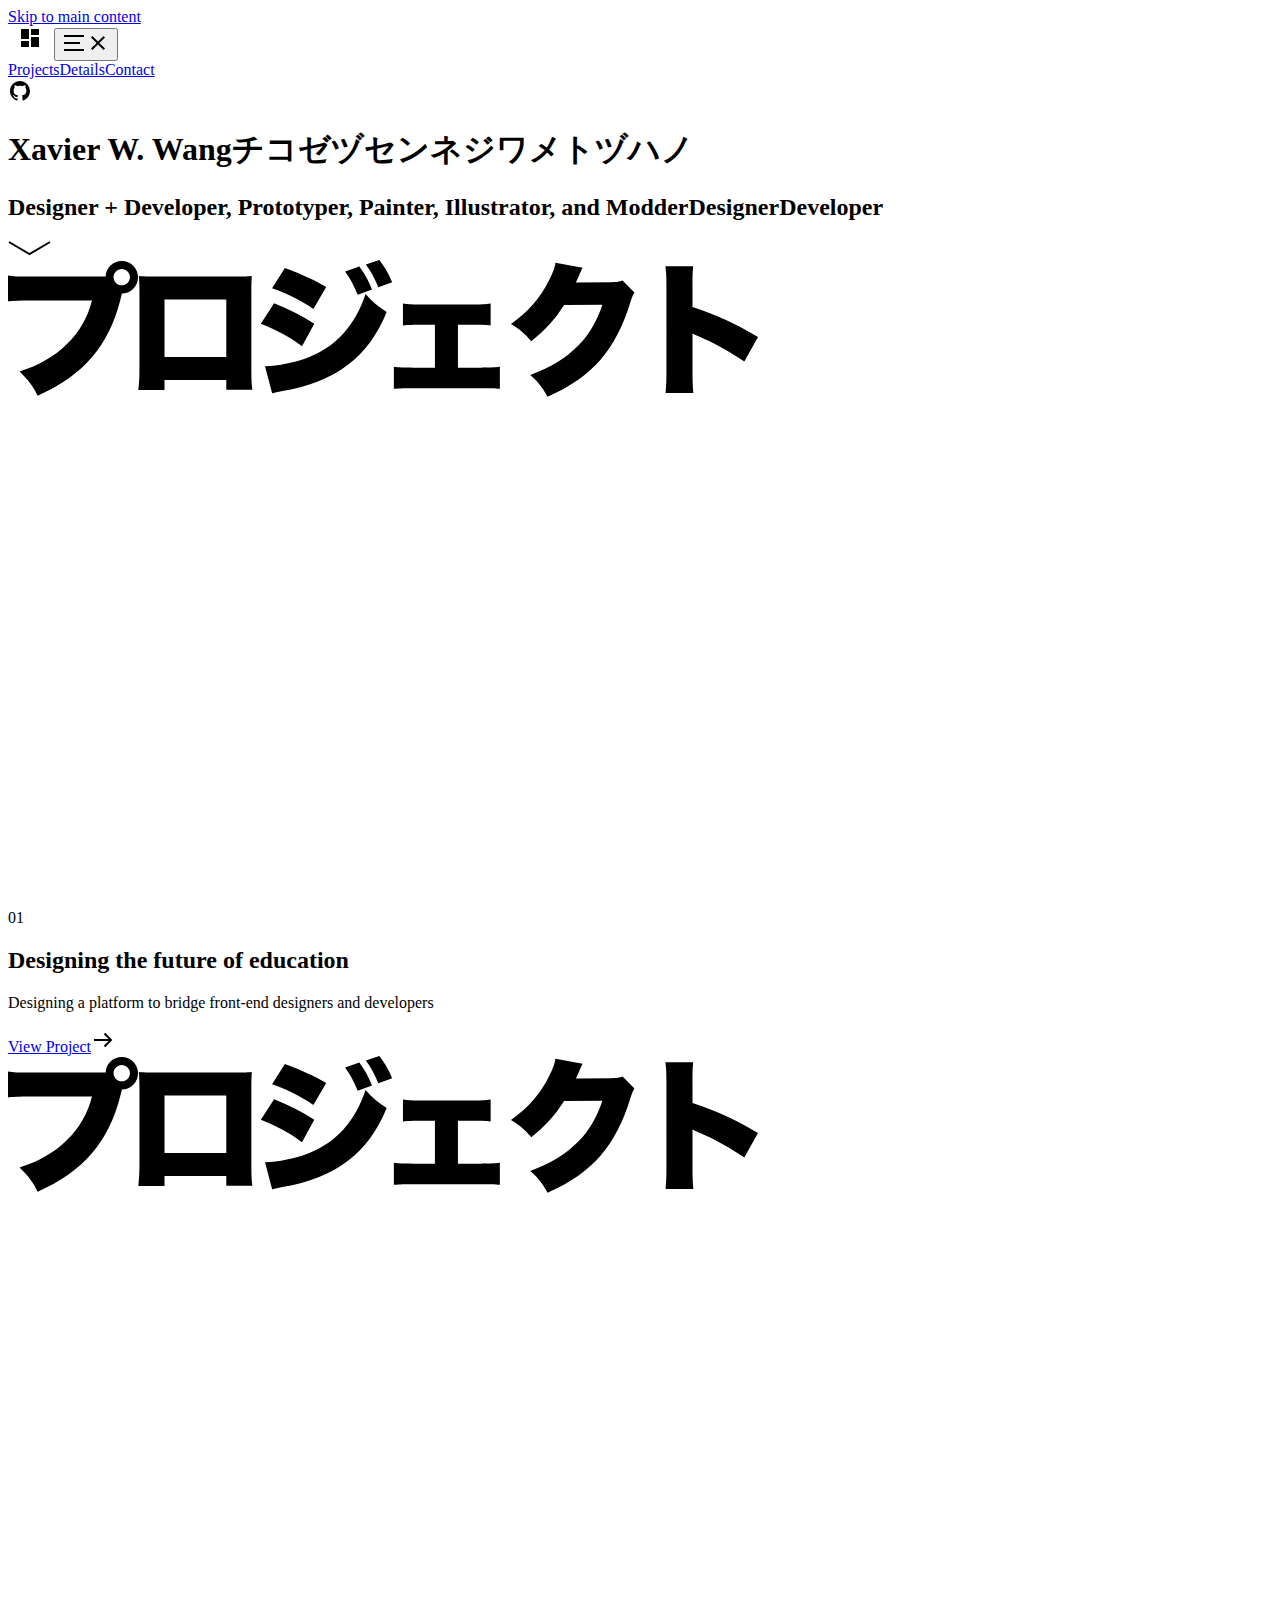
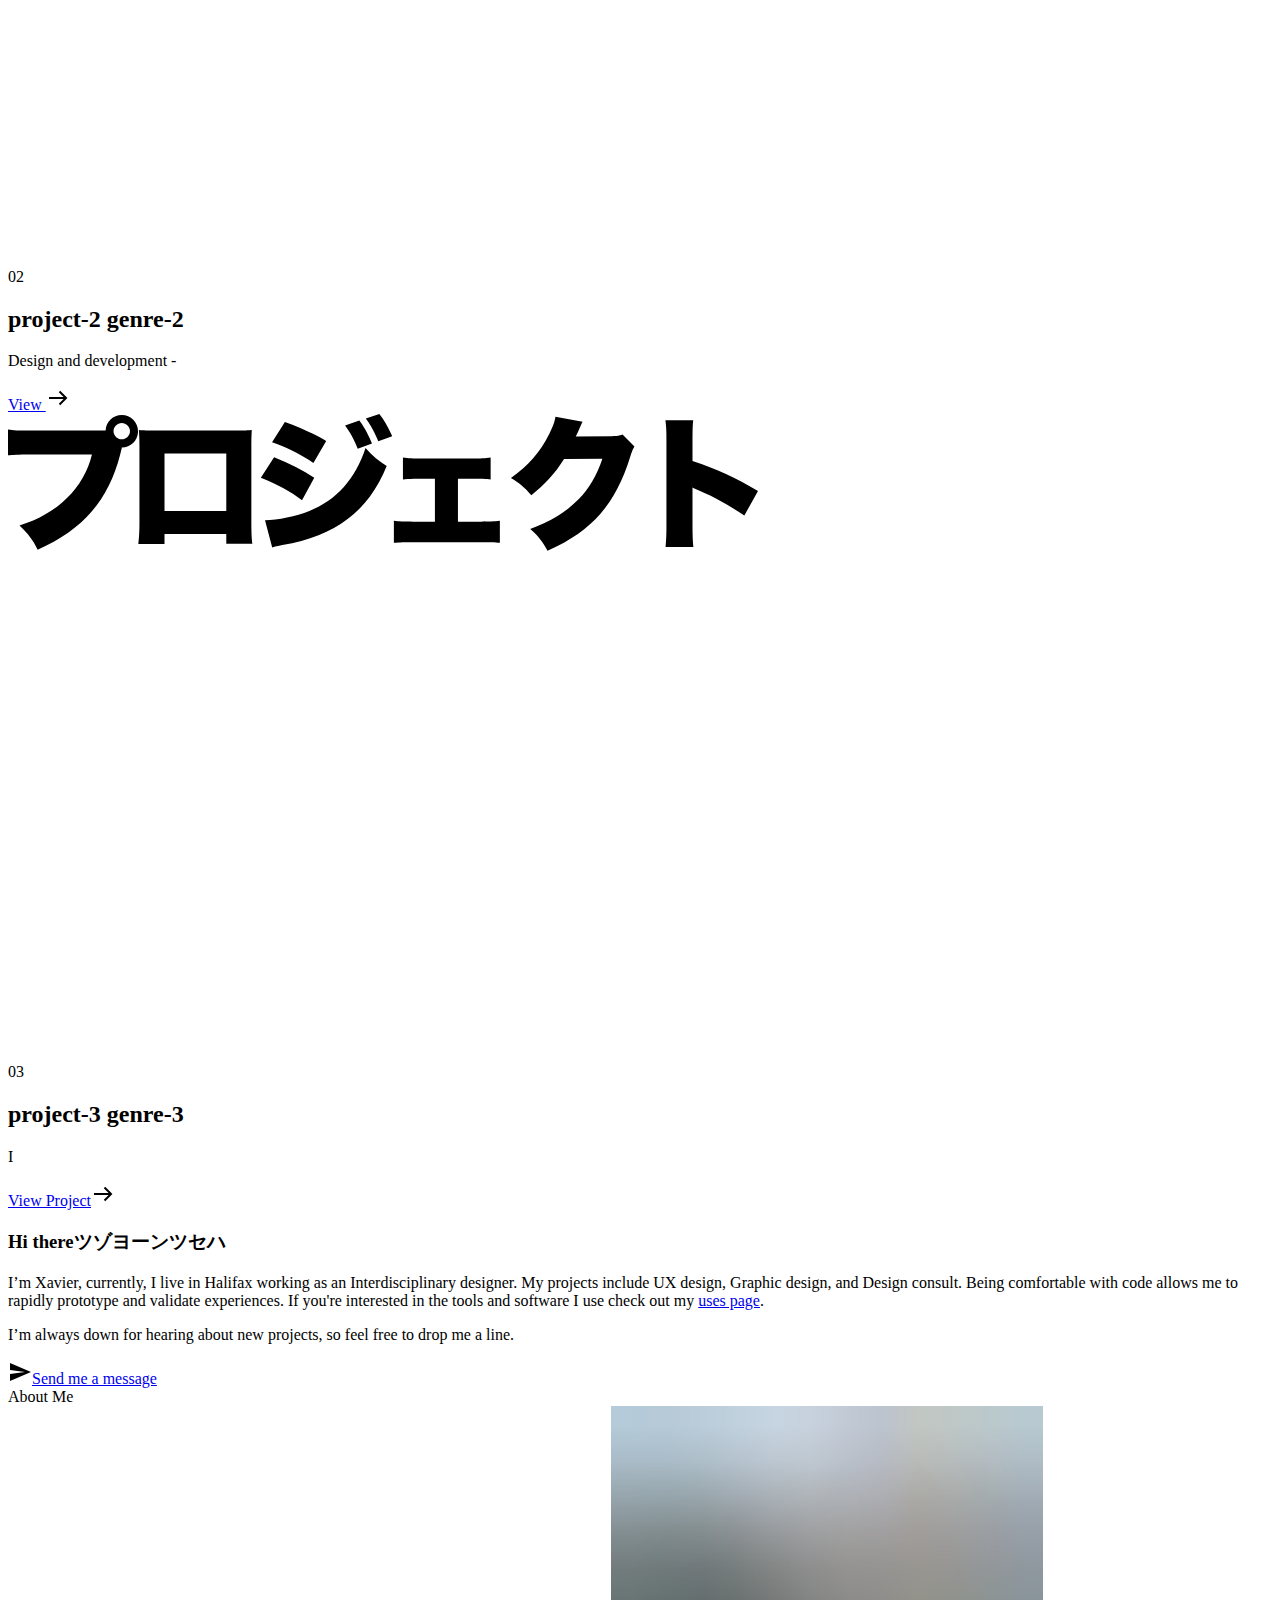
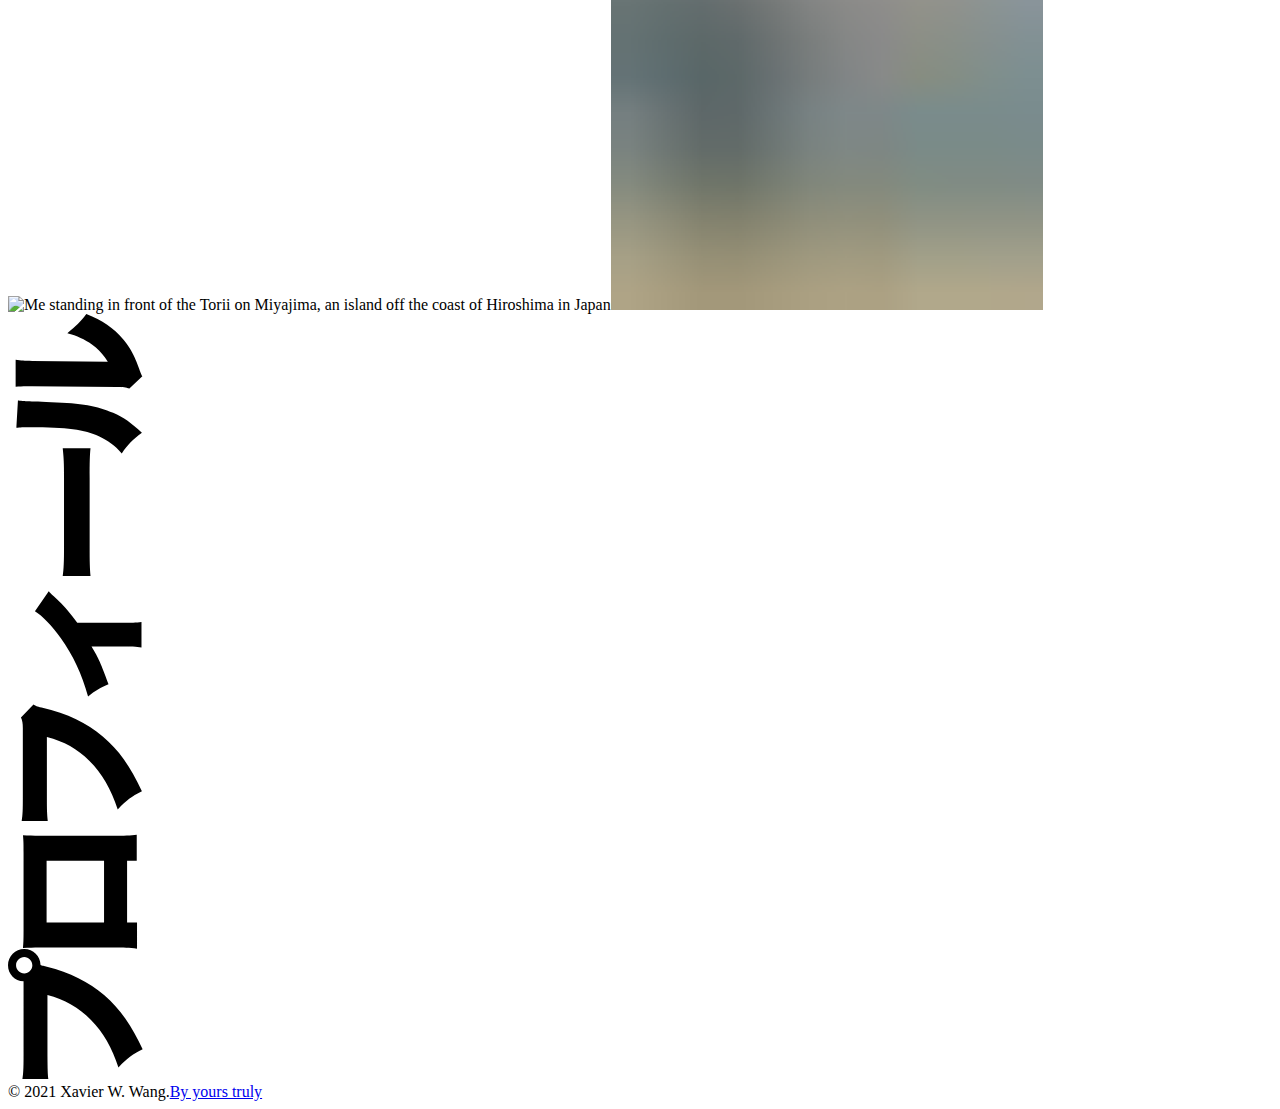
==== commit c439731b: "initial" ====
--- a/index.html
+++ b/index.html
@@ -1 +1 @@
-<!DOCTYPE html><html lang="en"><head><meta charset="utf-8"><meta content="width=device-width,initial-scale=1,shrink-to-fit=no,viewport-fit=cover" name="viewport"><link href="/apple-touch-icon.png" rel="apple-touch-icon" sizes="180x180"><link href="/favicon-32x32.png" rel="icon" type="image/png" sizes="32x32"><link href="/favicon-16x16.png" rel="icon" type="image/png" sizes="16x16"><link href="/site.webmanifest" rel="manifest"><link href="/safari-pinned-tab.svg" rel="mask-icon" color="#5bbad5"><meta content="#da532c" name="msapplication-TileColor"><meta content="#ffffff" name="theme-color"><link href="/humans.txt" rel="author" type="text/plain"><link href="/static/css/main.a9c631ac.chunk.css" rel="stylesheet"><script src="/static/js/0.b0298225.chunk.js" charset="utf-8"></script><script src="/static/js/1.e0204490.chunk.js" charset="utf-8"></script><script src="/static/js/2.ca61586b.chunk.js" charset="utf-8"></script><link href="/static/css/5.da871aa2.chunk.css" rel="stylesheet" type="text/css"><script src="/static/js/5.0b6d88a7.chunk.js" charset="utf-8"></script><link href="/static/media/gotham-medium.0ad7d622.woff2" rel="preload" data-react-helmet="true" as="font" crossorigin=""><link href="/static/media/gotham-book.9c2a0ce4.woff2" rel="preload" data-react-helmet="true" as="font" crossorigin=""><link href="https://X/" rel="canonical" data-react-helmet="true"><style data-react-helmet="true">@font-face{font-family:Gotham;font-weight:400;src:url(/static/media/gotham-book.9c2a0ce4.woff2) format("woff");font-display:swap}@font-face{font-family:Gotham;font-weight:500;src:url(/static/media/gotham-medium.0ad7d622.woff2) format("woff2");font-display:swap}</style><style data-react-helmet="true">:root{--rgbBlack:0 0 0;--rgbWhite:255 255 255;--bezierFastoutSlowin:cubic-bezier(0.4, 0.0, 0.2, 1);--durationXS:200ms;--durationS:300ms;--durationM:400ms;--durationL:600ms;--durationXL:800ms;--systemFontStack:system-ui,-apple-system,BlinkMacSystemFont,San Francisco,Roboto,Segoe UI,Ubuntu,Helvetica Neue,sans-serif;--fontStack:Gotham,system-ui,-apple-system,BlinkMacSystemFont,San Francisco,Roboto,Segoe UI,Ubuntu,Helvetica Neue,sans-serif;--monoFontStack:SFMono Regular,Roboto Mono,Consolas,Liberation Mono,Menlo,Courier,monospace;--japaneseFontStack:ヒラギノ角ゴ Pro W3,Hiragino Kaku Gothic Pro,Hiragino Sans,Osaka,メイリオ,Meiryo,Segoe UI,sans-serif;--fontWeightRegular:400;--fontWeightMedium:500;--fontWeightBold:700;--fontSizeH0:8.75rem;--fontSizeH1:6.25rem;--fontSizeH2:3.625rem;--fontSizeH3:2.375rem;--fontSizeH4:1.75rem;--fontSizeBodyXL:1.375rem;--fontSizeBodyL:1.25rem;--fontSizeBodyM:1.125rem;--fontSizeBodyS:1rem;--fontSizeBodyXS:0.875rem;--lineHeightTitle:1.1;--lineHeightBody:1.5;--maxWidthS:540px;--maxWidthM:720px;--maxWidthL:1096px;--maxWidthXL:1680px;--spaceOuter:64px;--spaceXS:4px;--spaceS:8px;--spaceM:16px;--spaceL:24px;--spaceXL:32px;--space2XL:48px;--space3XL:64px;--space4XL:96px;--space5XL:128px}@media (max-width:2080px){:root{--fontSizeH0:7.5rem;--fontSizeH1:5rem}}@media (max-width:1680px){:root{--maxWidthS:480px;--maxWidthM:640px;--maxWidthL:1000px;--maxWidthXL:1100px;--spaceOuter:48px;--fontSizeH0:6.25rem;--fontSizeH1:4.375rem;--fontSizeH2:3.25rem;--fontSizeH3:2.25rem;--fontSizeH4:1.625rem}}@media (max-width:1024px){:root{--fontSizeH0:5rem;--fontSizeH1:3.75rem;--fontSizeH2:3rem;--fontSizeH3:2rem;--fontSizeH4:1.5rem}}@media (max-width:696px){:root{--spaceOuter:24px;--fontSizeH0:3.5rem;--fontSizeH1:2.5rem;--fontSizeH2:2.125rem;--fontSizeH3:1.75rem;--fontSizeH4:1.375rem;--fontSizeBodyL:1.125rem;--fontSizeBodyM:1rem;--fontSizeBodyS:0.875rem}}@media (max-width:400px){:root{--spaceOuter:16px;--fontSizeH0:2.625rem;--fontSizeH1:2.375rem;--fontSizeH2:1.75rem;--fontSizeH3:1.5rem;--fontSizeH4:1.25rem}}.dark{--rgbBackground:17 17 17;--rgbBackgroundLight:26 26 26;--rgbPrimary:0 229 255;--rgbAccent:0 229 255;--rgbText:255 255 255;--rgbError:255 0 60;--colorTextTitle:rgb(var(--rgbText) / 1);--colorTextBody:rgb(var(--rgbText) / 0.8);--colorTextLight:rgb(var(--rgbText) / 0.6)}.light{--rgbBackground:242 242 242;--rgbBackgroundLight:255 255 255;--rgbPrimary:0 0 0;--rgbAccent:0 229 255;--rgbText:0 0 0;--rgbError:210 14 60;--colorTextTitle:rgb(var(--rgbText) / 1);--colorTextBody:rgb(var(--rgbText) / 0.7);--colorTextLight:rgb(var(--rgbText) / 0.6)}</style><title>Xavier W. Wang | Designer + Developer</title><link href="/static/media/iphone-11.dfa3acae.glb" rel="prefetch" data-react-helmet="true" as="fetch" crossorigin=""><link href="/static/media/macbook-pro.29527f3f.glb" rel="prefetch" data-react-helmet="true" as="fetch" crossorigin=""><meta content="Portfolio of Xavier W. Wang – a digital designer working on web & mobile apps with a focus on motion and user experience design." name="description" data-react-helmet="true"></head><body class="dark"><script>const preferredTheme=JSON.parse(localStorage.getItem("theme"));document.body.className=preferredTheme||"dark"</script><div id="root"><a class="visually-hidden skip-to-main visually-hidden--show-on-focus" href="#MainContent">Skip to main content</a><header class="navbar"><a class="navbar__logo" href="/#intro" aria-label="Hamish Williams, Designer"><svg aria-hidden="true" height="29" viewBox="0 0 26 29" width="46" class="monogram"><defs><clipPath id="monogram-clip-1"><path d="M13,3V9H21V3M13,21H21V11H13M3,21H11V15H3M3,13H11V3H3V13Z"></path></clipPath></defs><rect height="100%" width="100%" clip-path="url(#monogram-clip-1)"></rect><g clip-path="url(#monogram-clip-1)"><rect height="100%" width="100%" class="monogram__highlight"></rect></g></svg></a><button aria-expanded="false" aria-label="Menu" class="button nav-toggle button--icon-only"><span class="button__text"><div class="nav-toggle__inner"><svg aria-hidden="true" height="24" viewBox="0 0 24 24" width="24" class="icon nav-toggle__icon nav-toggle__icon--menu"><path d="M22 6H2V4h20v2zM2 13h16v-2H2v2zm0 7h20v-2H2v2z"></path></svg><svg aria-hidden="true" height="24" viewBox="0 0 24 24" width="24" class="icon nav-toggle__icon nav-toggle__icon--close"><path d="M19 6.41L17.59 5 12 10.59 6.41 5 5 6.41 10.59 12 5 17.59 6.41 19 12 13.41 17.59 19 19 17.59 13.41 12z"></path></svg></div></span></button><nav class="navbar__nav"><div class="navbar__nav-list"><a class="navbar__nav-link" href="/#project-1">Projects</a><a class="navbar__nav-link" href="/#details">Details</a><a class="navbar__nav-link" href="/contact">Contact</a></div><div class="navbar__nav-icons"><a class="navbar__nav-icon-link" href="https://github.com/Xavier-WW" rel="noopener noreferrer" target="_blank" aria-label="Github"><svg aria-hidden="true" height="24" viewBox="0 0 24 24" width="24" class="icon navbar__nav-icon"><path d="M12 2C6.477 2 2 6.477 2 12c0 4.42 2.87 8.17 6.84 9.5.5.08.66-.23.66-.5v-1.69c-2.77.6-3.36-1.34-3.36-1.34-.46-1.16-1.11-1.47-1.11-1.47-.91-.62.07-.6.07-.6 1 .07 1.53 1.03 1.53 1.03.87 1.52 2.34 1.07 2.91.83.09-.65.35-1.09.63-1.34-2.22-.25-4.55-1.11-4.55-4.92 0-1.11.38-2 1.03-2.71-.1-.25-.45-1.29.1-2.64 0 0 .84-.27 2.75 1.02.79-.22 1.65-.33 2.5-.33.85 0 1.71.11 2.5.33 1.91-1.29 2.75-1.02 2.75-1.02.55 1.35.2 2.39.1 2.64.65.71 1.03 1.6 1.03 2.71 0 3.82-2.34 4.66-4.57 4.91.36.31.69.92.69 1.85V21c0 .27.16.59.67.5C19.14 20.16 22 16.42 22 12A10 10 0 0012 2z"></path></svg></a></div></nav></header><main class="app" id="MainContent" tabindex="-1"><div class="app__page app__page--entered"><div class="home"><section aria-labelledby="intro-title" class="section intro" id="intro" tabindex="-1"><header class="intro__text"><h1 class="intro__name intro__name--exited" id="intro-title"><span class="decoder-text"><span class="visually-hidden decoder-text__label visually-hidden--hidden">Xavier W. Wang</span><span class="decoder-text__content" aria-hidden="true"><span class="decoder-text__glyph">ゴ</span><span class="decoder-text__glyph">グ</span><span class="decoder-text__glyph">グ</span><span class="decoder-text__glyph">セ</span><span class="decoder-text__glyph">ゼ</span><span class="decoder-text__glyph">ケ</span><span class="decoder-text__glyph">ラ</span><span class="decoder-text__glyph">コ</span><span class="decoder-text__glyph">ン</span><span class="decoder-text__glyph">バ</span><span class="decoder-text__glyph">ヅ</span><span class="decoder-text__glyph">ユ</span><span class="decoder-text__glyph">ジ</span><span class="decoder-text__glyph">ボ</span></span></span></h1><h2 class="intro__title heading heading--align-auto heading--level-0 heading--weight-medium"><span class="visually-hidden intro__title-label visually-hidden--hidden">Designer + Developer, Prototyper, Painter, Illustrator, and Modder</span><span class="intro__title-row intro__title-row--hidden" aria-hidden="true"><span class="intro__title-word intro__title-word--exited" style="--delay:200ms">Designer</span><span class="intro__title-line intro__title-line--exited"></span></span><span class="intro__title-row intro__title-row--hidden"><span class="intro__title-word intro__title-word--plus intro__title-word--entering" aria-hidden="true" style="--delay:600ms">Developer</span></span></h2></header><div class="intro__mobile-scroll-indicator intro__mobile-scroll-indicator--exited"><svg aria-hidden="true" height="15" viewBox="0 0 43 15" width="43" stroke="currentColor"><path d="M1 1l20.5 12L42 1" fill="none" stroke-width="2"></path></svg></div></section><section aria-labelledby="project-1-title" class="section project-summary" id="project-1" tabindex="-1"><div class="project-summary__content"><div class="project-summary__preview"><svg aria-hidden="true" height="137" viewBox="0 0 750 137" width="750" class="project-summary__svg project-summary__svg--laptop project-summary__svg--exited" fill="currentColor" style="--opacity:1"><path d="M113.904 33.552l-.288 1.152a18.13 18.13 0 0 1-.432 1.44l-.864 3.744c-11.808 46.224-36.864 75.312-82.656 95.76-4.752-9.648-8.784-15.12-18.144-24.192 38.304-11.952 64.224-37.44 72.432-70.992H23.76c-15.264.144-18.72.288-23.76.864v-25.92c5.472.864 9.504 1.152 24.192 1.152h73.44c.432-8.928 7.344-15.552 16.128-15.552 9.072 0 16.272 7.2 16.272 16.272s-7.056 16.128-16.128 16.272zm-.144-24.48c-4.464 0-8.208 3.744-8.208 8.208 0 4.32 3.744 8.064 8.208 8.064s8.208-3.744 8.208-8.064c0-4.464-3.744-8.208-8.208-8.208zm104.528 111.024h-61.776v9.936h-26.208c.864-7.92 1.152-12.816 1.152-23.472V32.544c0-6.192-.144-10.656-.576-16.56 5.04.432 7.92.576 17.424.576h77.616c8.928 0 11.088 0 17.856-.576-.288 5.04-.432 10.224-.432 16.992v73.008c0 11.088.288 18 1.008 23.76h-26.064v-9.648zm0-23.04V39.6h-61.776v57.456h61.776zm45.776-68.688L276.88 7.92c15.84 5.76 31.392 12.96 41.328 19.008L305.392 48.96C292 40.032 276.88 32.544 264.064 28.368zm73.008-16.992l14.256-4.752c5.04 6.624 9.36 14.688 12.672 22.896l-14.256 5.184c-3.888-9.504-7.488-16.272-12.672-23.328zm-84.24 52.416L266.08 43.2c15.408 6.048 28.944 12.816 40.176 20.448l-12.24 22.608c-10.368-8.064-26.496-16.848-41.184-22.464zM357.808 4.608L371.344 0c4.752 6.048 8.784 12.816 12.816 22.176l-13.824 5.04c-4.032-9.504-7.776-16.272-12.528-22.608zm-93.6 128.88l-7.2-27.36c12.672 0 30.96-3.888 44.352-9.216 26.928-10.656 45.936-31.824 56.16-62.928 6.912 7.776 13.536 13.392 21.168 18C360.4 97.2 327.712 121.968 274.432 131.04c-5.04 1.008-7.344 1.584-10.224 2.448zM449.952 64.8v42.912h22.464c9.216 0 13.68-.144 19.44-.864v21.888c-5.184-.432-9.216-.576-19.44-.576h-66.96c-10.512 0-12.672 0-19.584.576v-21.888c5.328.72 8.928.864 19.44.864h21.6V64.8h-13.248c-9.504 0-12.528.144-18.72.72V43.488c5.616.72 9.936 1.008 18.576 1.008h50.256c9.216 0 13.248-.288 18.864-1.008V65.52c-4.032-.432-9.936-.72-18.864-.72h-13.824zm97.472-62.064l27.216 4.896c-.72 1.296-1.008 1.728-1.728 3.6-.288.432-.576 1.296-1.008 2.16-.576 1.44-1.008 2.448-1.296 3.024-1.872 4.176-1.872 4.176-2.88 6.192l36.144-.432c5.616 0 7.2-.288 10.656-1.584L626.48 32.4c-1.728 2.88-2.16 3.744-4.176 10.224-7.344 23.904-17.136 42.624-29.808 57.024C579.392 114.624 563.12 126 539.504 136.8c-4.752-9.216-9.216-14.832-17.28-21.888 20.448-7.488 35.424-16.704 48.096-29.376 10.656-10.8 18.72-24.336 24.048-40.896l-38.304.432c-9.36 14.832-19.008 25.344-32.688 36.144-7.344-8.352-10.944-11.52-20.448-17.28 17.568-12.384 28.944-25.488 38.304-43.92 3.744-7.488 5.472-12.24 6.192-17.28zm137.936 130.32h-27.792c.576-6.48.864-10.656.864-22.032V27.216c0-11.664-.144-13.104-1.008-20.88h27.792c-.576 4.176-.72 11.376-.72 21.024v19.728c24.48 8.064 43.056 16.56 65.52 29.952l-13.68 24.48c-13.968-9.648-30.96-19.008-45.36-25.056-5.04-2.016-5.04-2.016-6.48-2.88v37.44c0 9.648.288 16.848.864 22.032z"></path></svg><div class="model project-summary__model project-summary__model--laptop" style="--delay:800ms" aria-label="Glimpse" role="img"><canvas class="model__canvas" height="1008" style="width:604px;height:504px" width="1208"></canvas></div></div><div class="project-summary__details"><div class="project-summary__index" aria-hidden="true"><div class="divider" style="--lineWidth:100%;--lineHeight:2px;--collapseDelay:1000ms"><div class="divider__line divider__line--collapsed"></div></div><span class="project-summary__index-number project-summary__index-number--exited">01</span></div><h2 class="project-summary__title project-summary__title--exited heading heading--align-auto heading--level-3 heading--weight-medium" id="project-1-title">Designing the future of education</h2><p class="project-summary__description project-summary__description--exited text text--align-auto text--size-m text--weight-auto">Designing a platform to bridge front-end designers and developers</p><div class="project-summary__button project-summary__button--exited"><a class="button" href="/projects/X"><span class="button__text">View Project</span><svg aria-hidden="true" height="24" viewBox="0 0 24 24" width="24" class="icon button__icon button__icon--end button__icon--shift"><path d="M14.207 4.793l6.5 6.5.707.707-.707.707-6.5 6.5-1.414-1.414L17.586 13H3v-2h14.586l-4.793-4.793 1.414-1.414z"></path></svg></a></div></div></div></section><section aria-labelledby="project-2 genre-2-title" class="section project-summary project-summary--alternate" id="project-2 genre-2" tabindex="-1"><div class="project-summary__content"><div class="project-summary__preview"><svg aria-hidden="true" height="137" viewBox="0 0 750 137" width="750" class="project-summary__svg project-summary__svg--phone project-summary__svg--exited" fill="currentColor" style="--opacity:1"><path d="M113.904 33.552l-.288 1.152a18.13 18.13 0 0 1-.432 1.44l-.864 3.744c-11.808 46.224-36.864 75.312-82.656 95.76-4.752-9.648-8.784-15.12-18.144-24.192 38.304-11.952 64.224-37.44 72.432-70.992H23.76c-15.264.144-18.72.288-23.76.864v-25.92c5.472.864 9.504 1.152 24.192 1.152h73.44c.432-8.928 7.344-15.552 16.128-15.552 9.072 0 16.272 7.2 16.272 16.272s-7.056 16.128-16.128 16.272zm-.144-24.48c-4.464 0-8.208 3.744-8.208 8.208 0 4.32 3.744 8.064 8.208 8.064s8.208-3.744 8.208-8.064c0-4.464-3.744-8.208-8.208-8.208zm104.528 111.024h-61.776v9.936h-26.208c.864-7.92 1.152-12.816 1.152-23.472V32.544c0-6.192-.144-10.656-.576-16.56 5.04.432 7.92.576 17.424.576h77.616c8.928 0 11.088 0 17.856-.576-.288 5.04-.432 10.224-.432 16.992v73.008c0 11.088.288 18 1.008 23.76h-26.064v-9.648zm0-23.04V39.6h-61.776v57.456h61.776zm45.776-68.688L276.88 7.92c15.84 5.76 31.392 12.96 41.328 19.008L305.392 48.96C292 40.032 276.88 32.544 264.064 28.368zm73.008-16.992l14.256-4.752c5.04 6.624 9.36 14.688 12.672 22.896l-14.256 5.184c-3.888-9.504-7.488-16.272-12.672-23.328zm-84.24 52.416L266.08 43.2c15.408 6.048 28.944 12.816 40.176 20.448l-12.24 22.608c-10.368-8.064-26.496-16.848-41.184-22.464zM357.808 4.608L371.344 0c4.752 6.048 8.784 12.816 12.816 22.176l-13.824 5.04c-4.032-9.504-7.776-16.272-12.528-22.608zm-93.6 128.88l-7.2-27.36c12.672 0 30.96-3.888 44.352-9.216 26.928-10.656 45.936-31.824 56.16-62.928 6.912 7.776 13.536 13.392 21.168 18C360.4 97.2 327.712 121.968 274.432 131.04c-5.04 1.008-7.344 1.584-10.224 2.448zM449.952 64.8v42.912h22.464c9.216 0 13.68-.144 19.44-.864v21.888c-5.184-.432-9.216-.576-19.44-.576h-66.96c-10.512 0-12.672 0-19.584.576v-21.888c5.328.72 8.928.864 19.44.864h21.6V64.8h-13.248c-9.504 0-12.528.144-18.72.72V43.488c5.616.72 9.936 1.008 18.576 1.008h50.256c9.216 0 13.248-.288 18.864-1.008V65.52c-4.032-.432-9.936-.72-18.864-.72h-13.824zm97.472-62.064l27.216 4.896c-.72 1.296-1.008 1.728-1.728 3.6-.288.432-.576 1.296-1.008 2.16-.576 1.44-1.008 2.448-1.296 3.024-1.872 4.176-1.872 4.176-2.88 6.192l36.144-.432c5.616 0 7.2-.288 10.656-1.584L626.48 32.4c-1.728 2.88-2.16 3.744-4.176 10.224-7.344 23.904-17.136 42.624-29.808 57.024C579.392 114.624 563.12 126 539.504 136.8c-4.752-9.216-9.216-14.832-17.28-21.888 20.448-7.488 35.424-16.704 48.096-29.376 10.656-10.8 18.72-24.336 24.048-40.896l-38.304.432c-9.36 14.832-19.008 25.344-32.688 36.144-7.344-8.352-10.944-11.52-20.448-17.28 17.568-12.384 28.944-25.488 38.304-43.92 3.744-7.488 5.472-12.24 6.192-17.28zm137.936 130.32h-27.792c.576-6.48.864-10.656.864-22.032V27.216c0-11.664-.144-13.104-1.008-20.88h27.792c-.576 4.176-.72 11.376-.72 21.024v19.728c24.48 8.064 43.056 16.56 65.52 29.952l-13.68 24.48c-13.968-9.648-30.96-19.008-45.36-25.056-5.04-2.016-5.04-2.016-6.48-2.88v37.44c0 9.648.288 16.848.864 22.032z"></path></svg><div class="model project-summary__model project-summary__model--phone" style="--delay:500ms" aria-label="XXX" role="img"><canvas class="model__canvas" height="1334" style="width:466px;height:667px" width="932"></canvas></div></div><div class="project-summary__details"><div class="project-summary__index" aria-hidden="true"><div class="divider" style="--lineWidth:100%;--lineHeight:2px;--collapseDelay:1000ms"><div class="divider__line divider__line--collapsed"></div></div><span class="project-summary__index-number project-summary__index-number--exited">02</span></div><h2 class="project-summary__title project-summary__title--exited heading heading--align-auto heading--level-3 heading--weight-medium" id="project-2 genre-2-title">project-2 genre-2</h2><p class="project-summary__description project-summary__description--exited text text--align-auto text--size-m text--weight-auto">Design and development -</p><div class="project-summary__button project-summary__button--exited"><a class="button" href="https://" rel="noopener noreferrer" target="_blank"><span class="button__text">View </span><svg aria-hidden="true" height="24" viewBox="0 0 24 24" width="24" class="icon button__icon button__icon--end button__icon--shift"><path d="M14.207 4.793l6.5 6.5.707.707-.707.707-6.5 6.5-1.414-1.414L17.586 13H3v-2h14.586l-4.793-4.793 1.414-1.414z"></path></svg></a></div></div></div></section><section aria-labelledby="project-3 genre-3-title" class="section project-summary" id="project-3 genre-3" tabindex="-1"><div class="project-summary__content"><div class="project-summary__preview"><svg aria-hidden="true" height="137" viewBox="0 0 750 137" width="750" class="project-summary__svg project-summary__svg--laptop project-summary__svg--exited" fill="currentColor" style="--opacity:1"><path d="M113.904 33.552l-.288 1.152a18.13 18.13 0 0 1-.432 1.44l-.864 3.744c-11.808 46.224-36.864 75.312-82.656 95.76-4.752-9.648-8.784-15.12-18.144-24.192 38.304-11.952 64.224-37.44 72.432-70.992H23.76c-15.264.144-18.72.288-23.76.864v-25.92c5.472.864 9.504 1.152 24.192 1.152h73.44c.432-8.928 7.344-15.552 16.128-15.552 9.072 0 16.272 7.2 16.272 16.272s-7.056 16.128-16.128 16.272zm-.144-24.48c-4.464 0-8.208 3.744-8.208 8.208 0 4.32 3.744 8.064 8.208 8.064s8.208-3.744 8.208-8.064c0-4.464-3.744-8.208-8.208-8.208zm104.528 111.024h-61.776v9.936h-26.208c.864-7.92 1.152-12.816 1.152-23.472V32.544c0-6.192-.144-10.656-.576-16.56 5.04.432 7.92.576 17.424.576h77.616c8.928 0 11.088 0 17.856-.576-.288 5.04-.432 10.224-.432 16.992v73.008c0 11.088.288 18 1.008 23.76h-26.064v-9.648zm0-23.04V39.6h-61.776v57.456h61.776zm45.776-68.688L276.88 7.92c15.84 5.76 31.392 12.96 41.328 19.008L305.392 48.96C292 40.032 276.88 32.544 264.064 28.368zm73.008-16.992l14.256-4.752c5.04 6.624 9.36 14.688 12.672 22.896l-14.256 5.184c-3.888-9.504-7.488-16.272-12.672-23.328zm-84.24 52.416L266.08 43.2c15.408 6.048 28.944 12.816 40.176 20.448l-12.24 22.608c-10.368-8.064-26.496-16.848-41.184-22.464zM357.808 4.608L371.344 0c4.752 6.048 8.784 12.816 12.816 22.176l-13.824 5.04c-4.032-9.504-7.776-16.272-12.528-22.608zm-93.6 128.88l-7.2-27.36c12.672 0 30.96-3.888 44.352-9.216 26.928-10.656 45.936-31.824 56.16-62.928 6.912 7.776 13.536 13.392 21.168 18C360.4 97.2 327.712 121.968 274.432 131.04c-5.04 1.008-7.344 1.584-10.224 2.448zM449.952 64.8v42.912h22.464c9.216 0 13.68-.144 19.44-.864v21.888c-5.184-.432-9.216-.576-19.44-.576h-66.96c-10.512 0-12.672 0-19.584.576v-21.888c5.328.72 8.928.864 19.44.864h21.6V64.8h-13.248c-9.504 0-12.528.144-18.72.72V43.488c5.616.72 9.936 1.008 18.576 1.008h50.256c9.216 0 13.248-.288 18.864-1.008V65.52c-4.032-.432-9.936-.72-18.864-.72h-13.824zm97.472-62.064l27.216 4.896c-.72 1.296-1.008 1.728-1.728 3.6-.288.432-.576 1.296-1.008 2.16-.576 1.44-1.008 2.448-1.296 3.024-1.872 4.176-1.872 4.176-2.88 6.192l36.144-.432c5.616 0 7.2-.288 10.656-1.584L626.48 32.4c-1.728 2.88-2.16 3.744-4.176 10.224-7.344 23.904-17.136 42.624-29.808 57.024C579.392 114.624 563.12 126 539.504 136.8c-4.752-9.216-9.216-14.832-17.28-21.888 20.448-7.488 35.424-16.704 48.096-29.376 10.656-10.8 18.72-24.336 24.048-40.896l-38.304.432c-9.36 14.832-19.008 25.344-32.688 36.144-7.344-8.352-10.944-11.52-20.448-17.28 17.568-12.384 28.944-25.488 38.304-43.92 3.744-7.488 5.472-12.24 6.192-17.28zm137.936 130.32h-27.792c.576-6.48.864-10.656.864-22.032V27.216c0-11.664-.144-13.104-1.008-20.88h27.792c-.576 4.176-.72 11.376-.72 21.024v19.728c24.48 8.064 43.056 16.56 65.52 29.952l-13.68 24.48c-13.968-9.648-30.96-19.008-45.36-25.056-5.04-2.016-5.04-2.016-6.48-2.88v37.44c0 9.648.288 16.848.864 22.032z"></path></svg><div class="model project-summary__model project-summary__model--laptop" style="--delay:800ms" aria-label="Annotating a biomedical" role="img"><canvas class="model__canvas" height="1008" style="width:604px;height:504px" width="1208"></canvas></div></div><div class="project-summary__details"><div class="project-summary__index" aria-hidden="true"><div class="divider" style="--lineWidth:100%;--lineHeight:2px;--collapseDelay:1000ms"><div class="divider__line divider__line--collapsed"></div></div><span class="project-summary__index-number project-summary__index-number--exited">03</span></div><h2 class="project-summary__title project-summary__title--exited heading heading--align-auto heading--level-3 heading--weight-medium" id="project-3 genre-3-title">project-3 genre-3</h2><p class="project-summary__description project-summary__description--exited text text--align-auto text--size-m text--weight-auto">I</p><div class="project-summary__button project-summary__button--exited"><a class="button" href="/projects/X"><span class="button__text">View Project</span><svg aria-hidden="true" height="24" viewBox="0 0 24 24" width="24" class="icon button__icon button__icon--end button__icon--shift"><path d="M14.207 4.793l6.5 6.5.707.707-.707.707-6.5 6.5-1.414-1.414L17.586 13H3v-2h14.586l-4.793-4.793 1.414-1.414z"></path></svg></a></div></div></div></section><section aria-labelledby="details-title" class="section profile" id="details" tabindex="-1"><div class="profile__content"><div class="profile__column"><h3 class="profile__title profile__title--exited heading heading--align-auto heading--level-3 heading--weight-medium" id="details-title"><span class="decoder-text"><span class="visually-hidden decoder-text__label visually-hidden--hidden">Hi there</span><span class="decoder-text__content" aria-hidden="true"><span class="decoder-text__glyph">ヅ</span><span class="decoder-text__glyph">エ</span><span class="decoder-text__glyph">ダ</span><span class="decoder-text__glyph">ズ</span><span class="decoder-text__glyph">ト</span><span class="decoder-text__glyph">ブ</span><span class="decoder-text__glyph">オ</span><span class="decoder-text__glyph">ベ</span></span></span></h3><p class="profile__description profile__description--exited text text--align-auto text--size-l text--weight-auto">I’m Xavier, currently, I live in Halifax working as an Interdisciplinary designer. My projects include UX design, Graphic design, and Design consult. Being comfortable with code allows me to rapidly prototype and validate experiences. If you're interested in the tools and software I use check out my <a class="link" href="/uses">uses page</a>.</p><p class="profile__description profile__description--exited text text--align-auto text--size-l text--weight-auto">I’m always down for hearing about new projects, so feel free to drop me a line.</p><a class="button profile__button profile__button--exited button--secondary" href="/contact"><svg aria-hidden="true" height="24" viewBox="0 0 24 24" width="24" class="icon button__icon button__icon--start"><path d="M2.01 21L23 12 2.01 3 2 10l15 2-15 2 .01 7z"></path></svg><span class="button__text">Send me a message</span></a></div><div class="profile__column"><div class="profile__tag" aria-hidden="true"><div class="divider" style="--lineWidth:100%;--lineHeight:2px;--collapseDelay:1000ms"><div class="divider__line divider__line--collapsed"></div></div><div class="profile__tag-text profile__tag-text--exited">About Me</div></div><div class="profile__image-wrapper"><div class="image image--dark image--reveal" style="--delay:100ms"><div class="image__element-wrapper image__element-wrapper--reveal" style="--delay:1100ms"><img alt="Me standing in front of the Torii on Miyajima, an island off the coast of Hiroshima in Japan" class="image__element" decoding="async" height="504" width="432" sizes="(max-width: 696px) 100vw, 480px"><img alt="" class="image__placeholder" decoding="async" height="504" width="432" aria-hidden="true" role="presentation" src="[data-uri]" style="--delay:100ms"></div></div><svg aria-hidden="true" height="765" viewBox="0 0 135 765" width="135" class="profile__svg profile__svg--exited" fill="currentColor"><path d="M32.544 651.088l1.152.288c.576.144 1.008.288 1.44.432l3.744.864c46.224 11.808 75.312 36.864 95.76 82.656-9.648 4.752-15.12 8.784-24.192 18.144-11.952-38.304-37.44-64.224-70.992-72.432v60.192c.144 15.264.288 18.72.864 23.76H14.4c.864-5.472 1.152-9.504 1.152-24.192v-73.44C6.624 666.928 0 660.016 0 651.232c0-9.072 7.2-16.272 16.272-16.272s16.128 7.056 16.272 16.128zm-24.48.144c0 4.464 3.744 8.208 8.208 8.208 4.32 0 8.064-3.744 8.064-8.208s-3.744-8.208-8.064-8.208c-4.464 0-8.208 3.744-8.208 8.208zm111.024-104.528v61.776h9.936v26.208c-7.92-.864-12.816-1.152-23.472-1.152H31.536c-6.192 0-10.656.144-16.56.576.432-5.04.576-7.92.576-17.424v-77.616c0-8.928 0-11.088-.576-17.856 5.04.288 10.224.432 16.992.432h73.008c11.088 0 18-.288 23.76-1.008v26.064h-9.648zm-23.04 0H38.592v61.776h57.456v-61.776zM12.96 403.44l12.528-12.96c2.448 1.584 3.168 1.872 8.064 3.024 26.784 6.48 44.784 15.12 61.2 28.944 15.984 13.392 27.504 29.52 39.168 54.864-10.944 5.616-14.832 8.64-24.192 18.144-6.768-20.736-15.552-35.856-28.224-48.528-12.24-12.096-25.344-19.44-42.624-23.904v59.76c0 13.968.144 16.56.864 24.192H13.68c1.008-6.192 1.152-10.512 1.152-24.624v-68.4c0-4.752-.432-7.344-1.872-10.512zm13.968-106.112l13.824-20.16c1.584 1.872 1.584 1.872 5.04 5.04 8.64 7.776 16.272 16.56 23.472 26.64h44.352c9.36 0 14.688-.144 19.872-.864v25.632c-5.616-.72-9.36-1.008-19.872-1.008H83.52c7.344 12.24 9.36 16.848 16.992 37.584-7.92 3.168-13.392 6.48-20.448 12.24-6.192-22.176-15.12-41.328-27.36-58.32-8.784-12.24-18.432-22.32-25.776-26.784zm55.584-35.264H54.72c1.008-6.768 1.296-14.544 1.296-29.52v-68.832c0-14.4-.288-19.872-1.296-29.52h27.792c-.72 6.912-.864 13.248-.864 29.664V232.4c0 16.128.144 20.88.864 29.664zM8.352 113.76l1.584-27.216c4.896.576 4.896.576 33.408 1.584 30.096.864 46.08 3.744 61.776 10.656 10.656 4.752 18.432 10.224 28.8 20.016-9.648 7.344-13.68 11.376-20.16 20.592-7.344-8.208-13.392-12.672-22.896-17.136-14.112-6.768-31.968-9.072-69.264-9.072-6.336 0-9.504.144-13.248.576zm-.72-40.896V45.792c5.904.864 8.208 1.008 16.704 1.152l75.456.72c-4.896-7.776-9.072-12.384-15.84-17.28-7.344-5.184-14.832-8.64-24.624-11.232C68.256 11.952 72 8.208 78.336 0c16.128 6.48 27.216 13.968 36.576 24.912 7.344 8.64 11.088 15.696 16.416 30.24 1.44 4.032 1.872 5.184 3.024 7.056l-12.96 12.384c-3.744-1.296-6.192-1.584-12.096-1.584l-85.248-.72h-5.184c-4.608 0-7.776.144-11.232.576z"></path></svg></div></div></div></section><footer class="footer"><span class="footer__date">© 2021 Xavier W. Wang.</span><a class="link footer__link link--secondary" href="/humans.txt" rel="noreferrer noopener" target="_self">By yours truly</a></footer></div></div></main></div><script>!function(e){function t(t){for(var n,o,u=t[0],i=t[1],f=t[2],l=0,d=[];l<u.length;l++)o=u[l],Object.prototype.hasOwnProperty.call(a,o)&&a[o]&&d.push(a[o][0]),a[o]=0;for(n in i)Object.prototype.hasOwnProperty.call(i,n)&&(e[n]=i[n]);for(s&&s(t);d.length;)d.shift()();return c.push.apply(c,f||[]),r()}function r(){for(var e,t=0;t<c.length;t++){for(var r=c[t],n=!0,o=1;o<r.length;o++){var i=r[o];0!==a[i]&&(n=!1)}n&&(c.splice(t--,1),e=u(u.s=r[0]))}return e}var n={},o={4:0},a={4:0},c=[];function u(t){if(n[t])return n[t].exports;var r=n[t]={i:t,l:!1,exports:{}};return e[t].call(r.exports,r,r.exports,u),r.l=!0,r.exports}u.e=function(e){var t=[];o[e]?t.push(o[e]):0!==o[e]&&{5:1,7:1,8:1,9:1,10:1,11:1,12:1,13:1,14:1}[e]&&t.push(o[e]=new Promise((function(t,r){for(var n="static/css/"+({}[e]||e)+"."+{0:"31d6cfe0",1:"31d6cfe0",2:"31d6cfe0",5:"da871aa2",7:"d62c2e3d",8:"b1d6b090",9:"65817527",10:"f34e198c",11:"02528a26",12:"5d194e80",13:"8df748a7",14:"a190fbef",15:"31d6cfe0"}[e]+".chunk.css",a=u.p+n,c=document.getElementsByTagName("link"),i=0;i<c.length;i++){var f=(s=c[i]).getAttribute("data-href")||s.getAttribute("href");if("stylesheet"===s.rel&&(f===n||f===a))return t()}var l=document.getElementsByTagName("style");for(i=0;i<l.length;i++){var s;if((f=(s=l[i]).getAttribute("data-href"))===n||f===a)return t()}var d=document.createElement("link");d.rel="stylesheet",d.type="text/css",d.onload=t,d.onerror=function(t){var n=t&&t.target&&t.target.src||a,c=new Error("Loading CSS chunk "+e+" failed.\n("+n+")");c.code="CSS_CHUNK_LOAD_FAILED",c.request=n,delete o[e],d.parentNode.removeChild(d),r(c)},d.href=a,document.getElementsByTagName("head")[0].appendChild(d)})).then((function(){o[e]=0})));var r=a[e];if(0!==r)if(r)t.push(r[2]);else{var n=new Promise((function(t,n){r=a[e]=[t,n]}));t.push(r[2]=n);var c,i=document.createElement("script");i.charset="utf-8",i.timeout=120,u.nc&&i.setAttribute("nonce",u.nc),i.src=function(e){return u.p+"static/js/"+({}[e]||e)+"."+{0:"b0298225",1:"e0204490",2:"ca61586b",5:"0b6d88a7",7:"3e85dca8",8:"c5c7b6a7",9:"9e13a898",10:"ba527cc8",11:"ef9a4559",12:"6a9ab4aa",13:"5e18566c",14:"4534d215",15:"79ff2cbd"}[e]+".chunk.js"}(e);var f=new Error;c=function(t){i.onerror=i.onload=null,clearTimeout(l);var r=a[e];if(0!==r){if(r){var n=t&&("load"===t.type?"missing":t.type),o=t&&t.target&&t.target.src;f.message="Loading chunk "+e+" failed.\n("+n+": "+o+")",f.name="ChunkLoadError",f.type=n,f.request=o,r[1](f)}a[e]=void 0}};var l=setTimeout((function(){c({type:"timeout",target:i})}),12e4);i.onerror=i.onload=c,document.head.appendChild(i)}return Promise.all(t)},u.m=e,u.c=n,u.d=function(e,t,r){u.o(e,t)||Object.defineProperty(e,t,{enumerable:!0,get:r})},u.r=function(e){"undefined"!=typeof Symbol&&Symbol.toStringTag&&Object.defineProperty(e,Symbol.toStringTag,{value:"Module"}),Object.defineProperty(e,"__esModule",{value:!0})},u.t=function(e,t){if(1&t&&(e=u(e)),8&t)return e;if(4&t&&"object"==typeof e&&e&&e.__esModule)return e;var r=Object.create(null);if(u.r(r),Object.defineProperty(r,"default",{enumerable:!0,value:e}),2&t&&"string"!=typeof e)for(var n in e)u.d(r,n,function(t){return e[t]}.bind(null,n));return r},u.n=function(e){var t=e&&e.__esModule?function(){return e.default}:function(){return e};return u.d(t,"a",t),t},u.o=function(e,t){return Object.prototype.hasOwnProperty.call(e,t)},u.p="/",u.oe=function(e){throw console.error(e),e};var i=this.webpackJsonpportfolio=this.webpackJsonpportfolio||[],f=i.push.bind(i);i.push=t,i=i.slice();for(var l=0;l<i.length;l++)t(i[l]);var s=f;r()}([])</script><script src="/static/js/6.7d664ba1.chunk.js"></script><script src="/static/js/main.3aeafd5b.chunk.js"></script></body></html>+<!DOCTYPE html><html lang="en"><head><meta charset="utf-8"><meta content="width=device-width,initial-scale=1,shrink-to-fit=no,viewport-fit=cover" name="viewport"><link href="/apple-touch-icon.png" rel="apple-touch-icon" sizes="180x180"><link href="/favicon-32x32.png" rel="icon" type="image/png" sizes="32x32"><link href="/favicon-16x16.png" rel="icon" type="image/png" sizes="16x16"><link href="/site.webmanifest" rel="manifest"><link href="/safari-pinned-tab.svg" rel="mask-icon" color="#5bbad5"><meta content="#da532c" name="msapplication-TileColor"><meta content="#ffffff" name="theme-color"><link href="/Portfolio-three-JS/humans.txt" rel="author" type="text/plain"><link href="/Portfolio-three-JS/static/css/main.a9c631ac.chunk.css" rel="stylesheet"><script src="/Portfolio-three-JS/static/js/0.b0298225.chunk.js" charset="utf-8"></script><script src="/Portfolio-three-JS/static/js/1.e0204490.chunk.js" charset="utf-8"></script><script src="/Portfolio-three-JS/static/js/2.ca61586b.chunk.js" charset="utf-8"></script><link href="/Portfolio-three-JS/static/css/5.da871aa2.chunk.css" rel="stylesheet" type="text/css"><script src="/Portfolio-three-JS/static/js/5.0b6d88a7.chunk.js" charset="utf-8"></script><link href="/Portfolio-three-JS/static/media/gotham-medium.0ad7d622.woff2" rel="preload" data-react-helmet="true" as="font" crossorigin=""><link href="/Portfolio-three-JS/static/media/gotham-book.9c2a0ce4.woff2" rel="preload" data-react-helmet="true" as="font" crossorigin=""><link href="https://X/" rel="canonical" data-react-helmet="true"><style data-react-helmet="true">@font-face{font-family:Gotham;font-weight:400;src:url(/Portfolio-three-JS/static/media/gotham-book.9c2a0ce4.woff2) format("woff");font-display:swap}@font-face{font-family:Gotham;font-weight:500;src:url(/Portfolio-three-JS/static/media/gotham-medium.0ad7d622.woff2) format("woff2");font-display:swap}</style><style data-react-helmet="true">:root{--rgbBlack:0 0 0;--rgbWhite:255 255 255;--bezierFastoutSlowin:cubic-bezier(0.4, 0.0, 0.2, 1);--durationXS:200ms;--durationS:300ms;--durationM:400ms;--durationL:600ms;--durationXL:800ms;--systemFontStack:system-ui,-apple-system,BlinkMacSystemFont,San Francisco,Roboto,Segoe UI,Ubuntu,Helvetica Neue,sans-serif;--fontStack:Gotham,system-ui,-apple-system,BlinkMacSystemFont,San Francisco,Roboto,Segoe UI,Ubuntu,Helvetica Neue,sans-serif;--monoFontStack:SFMono Regular,Roboto Mono,Consolas,Liberation Mono,Menlo,Courier,monospace;--japaneseFontStack:ヒラギノ角ゴ Pro W3,Hiragino Kaku Gothic Pro,Hiragino Sans,Osaka,メイリオ,Meiryo,Segoe UI,sans-serif;--fontWeightRegular:400;--fontWeightMedium:500;--fontWeightBold:700;--fontSizeH0:8.75rem;--fontSizeH1:6.25rem;--fontSizeH2:3.625rem;--fontSizeH3:2.375rem;--fontSizeH4:1.75rem;--fontSizeBodyXL:1.375rem;--fontSizeBodyL:1.25rem;--fontSizeBodyM:1.125rem;--fontSizeBodyS:1rem;--fontSizeBodyXS:0.875rem;--lineHeightTitle:1.1;--lineHeightBody:1.5;--maxWidthS:540px;--maxWidthM:720px;--maxWidthL:1096px;--maxWidthXL:1680px;--spaceOuter:64px;--spaceXS:4px;--spaceS:8px;--spaceM:16px;--spaceL:24px;--spaceXL:32px;--space2XL:48px;--space3XL:64px;--space4XL:96px;--space5XL:128px}@media (max-width:2080px){:root{--fontSizeH0:7.5rem;--fontSizeH1:5rem}}@media (max-width:1680px){:root{--maxWidthS:480px;--maxWidthM:640px;--maxWidthL:1000px;--maxWidthXL:1100px;--spaceOuter:48px;--fontSizeH0:6.25rem;--fontSizeH1:4.375rem;--fontSizeH2:3.25rem;--fontSizeH3:2.25rem;--fontSizeH4:1.625rem}}@media (max-width:1024px){:root{--fontSizeH0:5rem;--fontSizeH1:3.75rem;--fontSizeH2:3rem;--fontSizeH3:2rem;--fontSizeH4:1.5rem}}@media (max-width:696px){:root{--spaceOuter:24px;--fontSizeH0:3.5rem;--fontSizeH1:2.5rem;--fontSizeH2:2.125rem;--fontSizeH3:1.75rem;--fontSizeH4:1.375rem;--fontSizeBodyL:1.125rem;--fontSizeBodyM:1rem;--fontSizeBodyS:0.875rem}}@media (max-width:400px){:root{--spaceOuter:16px;--fontSizeH0:2.625rem;--fontSizeH1:2.375rem;--fontSizeH2:1.75rem;--fontSizeH3:1.5rem;--fontSizeH4:1.25rem}}.dark{--rgbBackground:17 17 17;--rgbBackgroundLight:26 26 26;--rgbPrimary:0 229 255;--rgbAccent:0 229 255;--rgbText:255 255 255;--rgbError:255 0 60;--colorTextTitle:rgb(var(--rgbText) / 1);--colorTextBody:rgb(var(--rgbText) / 0.8);--colorTextLight:rgb(var(--rgbText) / 0.6)}.light{--rgbBackground:242 242 242;--rgbBackgroundLight:255 255 255;--rgbPrimary:0 0 0;--rgbAccent:0 229 255;--rgbText:0 0 0;--rgbError:210 14 60;--colorTextTitle:rgb(var(--rgbText) / 1);--colorTextBody:rgb(var(--rgbText) / 0.7);--colorTextLight:rgb(var(--rgbText) / 0.6)}</style><title>Xavier W. Wang | Designer + Developer</title><link href="/Portfolio-three-JS/static/media/iphone-11.dfa3acae.glb" rel="prefetch" data-react-helmet="true" as="fetch" crossorigin=""><link href="/Portfolio-three-JS/static/media/macbook-pro.29527f3f.glb" rel="prefetch" data-react-helmet="true" as="fetch" crossorigin=""><meta content="Portfolio of Xavier W. Wang – a digital designer working on web & mobile apps with a focus on motion and user experience design." name="description" data-react-helmet="true"></head><body class="dark"><script>const preferredTheme=JSON.parse(localStorage.getItem("theme"));document.body.className=preferredTheme||"dark"</script><div id="root"><a class="visually-hidden skip-to-main visually-hidden--show-on-focus" href="#MainContent">Skip to main content</a><header class="navbar"><a class="navbar__logo" href="/#intro" aria-label="Hamish Williams, Designer"><svg aria-hidden="true" height="29" viewBox="0 0 26 29" width="46" class="monogram"><defs><clipPath id="monogram-clip-1"><path d="M13,3V9H21V3M13,21H21V11H13M3,21H11V15H3M3,13H11V3H3V13Z"></path></clipPath></defs><rect height="100%" width="100%" clip-path="url(#monogram-clip-1)"></rect><g clip-path="url(#monogram-clip-1)"><rect height="100%" width="100%" class="monogram__highlight"></rect></g></svg></a><button aria-expanded="false" aria-label="Menu" class="button nav-toggle button--icon-only"><span class="button__text"><div class="nav-toggle__inner"><svg aria-hidden="true" height="24" viewBox="0 0 24 24" width="24" class="icon nav-toggle__icon nav-toggle__icon--menu"><path d="M22 6H2V4h20v2zM2 13h16v-2H2v2zm0 7h20v-2H2v2z"></path></svg><svg aria-hidden="true" height="24" viewBox="0 0 24 24" width="24" class="icon nav-toggle__icon nav-toggle__icon--close"><path d="M19 6.41L17.59 5 12 10.59 6.41 5 5 6.41 10.59 12 5 17.59 6.41 19 12 13.41 17.59 19 19 17.59 13.41 12z"></path></svg></div></span></button><nav class="navbar__nav"><div class="navbar__nav-list"><a class="navbar__nav-link" href="/#project-1">Projects</a><a class="navbar__nav-link" href="/#details">Details</a><a class="navbar__nav-link" href="/contact">Contact</a></div><div class="navbar__nav-icons"><a class="navbar__nav-icon-link" href="https://github.com/Xavier-WW" rel="noopener noreferrer" target="_blank" aria-label="Github"><svg aria-hidden="true" height="24" viewBox="0 0 24 24" width="24" class="icon navbar__nav-icon"><path d="M12 2C6.477 2 2 6.477 2 12c0 4.42 2.87 8.17 6.84 9.5.5.08.66-.23.66-.5v-1.69c-2.77.6-3.36-1.34-3.36-1.34-.46-1.16-1.11-1.47-1.11-1.47-.91-.62.07-.6.07-.6 1 .07 1.53 1.03 1.53 1.03.87 1.52 2.34 1.07 2.91.83.09-.65.35-1.09.63-1.34-2.22-.25-4.55-1.11-4.55-4.92 0-1.11.38-2 1.03-2.71-.1-.25-.45-1.29.1-2.64 0 0 .84-.27 2.75 1.02.79-.22 1.65-.33 2.5-.33.85 0 1.71.11 2.5.33 1.91-1.29 2.75-1.02 2.75-1.02.55 1.35.2 2.39.1 2.64.65.71 1.03 1.6 1.03 2.71 0 3.82-2.34 4.66-4.57 4.91.36.31.69.92.69 1.85V21c0 .27.16.59.67.5C19.14 20.16 22 16.42 22 12A10 10 0 0012 2z"></path></svg></a></div></nav></header><main class="app" id="MainContent" tabindex="-1"><div class="app__page app__page--entered"><div class="home"><section aria-labelledby="intro-title" class="section intro" id="intro" tabindex="-1"><header class="intro__text"><h1 class="intro__name intro__name--exited" id="intro-title"><span class="decoder-text"><span class="visually-hidden decoder-text__label visually-hidden--hidden">Xavier W. Wang</span><span class="decoder-text__content" aria-hidden="true"><span class="decoder-text__glyph">チ</span><span class="decoder-text__glyph">コ</span><span class="decoder-text__glyph">ゼ</span><span class="decoder-text__glyph">ヅ</span><span class="decoder-text__glyph">セ</span><span class="decoder-text__glyph">ン</span><span class="decoder-text__glyph">ネ</span><span class="decoder-text__glyph">ジ</span><span class="decoder-text__glyph">ワ</span><span class="decoder-text__glyph">メ</span><span class="decoder-text__glyph">ト</span><span class="decoder-text__glyph">ヅ</span><span class="decoder-text__glyph">ハ</span><span class="decoder-text__glyph">ノ</span></span></span></h1><h2 class="intro__title heading heading--align-auto heading--level-0 heading--weight-medium"><span class="visually-hidden intro__title-label visually-hidden--hidden">Designer + Developer, Prototyper, Painter, Illustrator, and Modder</span><span class="intro__title-row intro__title-row--hidden" aria-hidden="true"><span class="intro__title-word intro__title-word--exited" style="--delay:200ms">Designer</span><span class="intro__title-line intro__title-line--exited"></span></span><span class="intro__title-row intro__title-row--hidden"><span class="intro__title-word intro__title-word--plus intro__title-word--entering" aria-hidden="true" style="--delay:600ms">Developer</span></span></h2></header><div class="intro__mobile-scroll-indicator intro__mobile-scroll-indicator--exited"><svg aria-hidden="true" height="15" viewBox="0 0 43 15" width="43" stroke="currentColor"><path d="M1 1l20.5 12L42 1" fill="none" stroke-width="2"></path></svg></div></section><section aria-labelledby="project-1-title" class="section project-summary" id="project-1" tabindex="-1"><div class="project-summary__content"><div class="project-summary__preview"><svg aria-hidden="true" height="137" viewBox="0 0 750 137" width="750" class="project-summary__svg project-summary__svg--laptop project-summary__svg--exited" fill="currentColor" style="--opacity:1"><path d="M113.904 33.552l-.288 1.152a18.13 18.13 0 0 1-.432 1.44l-.864 3.744c-11.808 46.224-36.864 75.312-82.656 95.76-4.752-9.648-8.784-15.12-18.144-24.192 38.304-11.952 64.224-37.44 72.432-70.992H23.76c-15.264.144-18.72.288-23.76.864v-25.92c5.472.864 9.504 1.152 24.192 1.152h73.44c.432-8.928 7.344-15.552 16.128-15.552 9.072 0 16.272 7.2 16.272 16.272s-7.056 16.128-16.128 16.272zm-.144-24.48c-4.464 0-8.208 3.744-8.208 8.208 0 4.32 3.744 8.064 8.208 8.064s8.208-3.744 8.208-8.064c0-4.464-3.744-8.208-8.208-8.208zm104.528 111.024h-61.776v9.936h-26.208c.864-7.92 1.152-12.816 1.152-23.472V32.544c0-6.192-.144-10.656-.576-16.56 5.04.432 7.92.576 17.424.576h77.616c8.928 0 11.088 0 17.856-.576-.288 5.04-.432 10.224-.432 16.992v73.008c0 11.088.288 18 1.008 23.76h-26.064v-9.648zm0-23.04V39.6h-61.776v57.456h61.776zm45.776-68.688L276.88 7.92c15.84 5.76 31.392 12.96 41.328 19.008L305.392 48.96C292 40.032 276.88 32.544 264.064 28.368zm73.008-16.992l14.256-4.752c5.04 6.624 9.36 14.688 12.672 22.896l-14.256 5.184c-3.888-9.504-7.488-16.272-12.672-23.328zm-84.24 52.416L266.08 43.2c15.408 6.048 28.944 12.816 40.176 20.448l-12.24 22.608c-10.368-8.064-26.496-16.848-41.184-22.464zM357.808 4.608L371.344 0c4.752 6.048 8.784 12.816 12.816 22.176l-13.824 5.04c-4.032-9.504-7.776-16.272-12.528-22.608zm-93.6 128.88l-7.2-27.36c12.672 0 30.96-3.888 44.352-9.216 26.928-10.656 45.936-31.824 56.16-62.928 6.912 7.776 13.536 13.392 21.168 18C360.4 97.2 327.712 121.968 274.432 131.04c-5.04 1.008-7.344 1.584-10.224 2.448zM449.952 64.8v42.912h22.464c9.216 0 13.68-.144 19.44-.864v21.888c-5.184-.432-9.216-.576-19.44-.576h-66.96c-10.512 0-12.672 0-19.584.576v-21.888c5.328.72 8.928.864 19.44.864h21.6V64.8h-13.248c-9.504 0-12.528.144-18.72.72V43.488c5.616.72 9.936 1.008 18.576 1.008h50.256c9.216 0 13.248-.288 18.864-1.008V65.52c-4.032-.432-9.936-.72-18.864-.72h-13.824zm97.472-62.064l27.216 4.896c-.72 1.296-1.008 1.728-1.728 3.6-.288.432-.576 1.296-1.008 2.16-.576 1.44-1.008 2.448-1.296 3.024-1.872 4.176-1.872 4.176-2.88 6.192l36.144-.432c5.616 0 7.2-.288 10.656-1.584L626.48 32.4c-1.728 2.88-2.16 3.744-4.176 10.224-7.344 23.904-17.136 42.624-29.808 57.024C579.392 114.624 563.12 126 539.504 136.8c-4.752-9.216-9.216-14.832-17.28-21.888 20.448-7.488 35.424-16.704 48.096-29.376 10.656-10.8 18.72-24.336 24.048-40.896l-38.304.432c-9.36 14.832-19.008 25.344-32.688 36.144-7.344-8.352-10.944-11.52-20.448-17.28 17.568-12.384 28.944-25.488 38.304-43.92 3.744-7.488 5.472-12.24 6.192-17.28zm137.936 130.32h-27.792c.576-6.48.864-10.656.864-22.032V27.216c0-11.664-.144-13.104-1.008-20.88h27.792c-.576 4.176-.72 11.376-.72 21.024v19.728c24.48 8.064 43.056 16.56 65.52 29.952l-13.68 24.48c-13.968-9.648-30.96-19.008-45.36-25.056-5.04-2.016-5.04-2.016-6.48-2.88v37.44c0 9.648.288 16.848.864 22.032z"></path></svg><div class="model project-summary__model project-summary__model--laptop" style="--delay:800ms" aria-label="Glimpse" role="img"><canvas class="model__canvas" height="1008" style="width:604px;height:504px" width="1208"></canvas></div></div><div class="project-summary__details"><div class="project-summary__index" aria-hidden="true"><div class="divider" style="--lineWidth:100%;--lineHeight:2px;--collapseDelay:1000ms"><div class="divider__line divider__line--collapsed"></div></div><span class="project-summary__index-number project-summary__index-number--exited">01</span></div><h2 class="project-summary__title project-summary__title--exited heading heading--align-auto heading--level-3 heading--weight-medium" id="project-1-title">Designing the future of education</h2><p class="project-summary__description project-summary__description--exited text text--align-auto text--size-m text--weight-auto">Designing a platform to bridge front-end designers and developers</p><div class="project-summary__button project-summary__button--exited"><a class="button" href="/projects/X"><span class="button__text">View Project</span><svg aria-hidden="true" height="24" viewBox="0 0 24 24" width="24" class="icon button__icon button__icon--end button__icon--shift"><path d="M14.207 4.793l6.5 6.5.707.707-.707.707-6.5 6.5-1.414-1.414L17.586 13H3v-2h14.586l-4.793-4.793 1.414-1.414z"></path></svg></a></div></div></div></section><section aria-labelledby="project-2 genre-2-title" class="section project-summary project-summary--alternate" id="project-2 genre-2" tabindex="-1"><div class="project-summary__content"><div class="project-summary__preview"><svg aria-hidden="true" height="137" viewBox="0 0 750 137" width="750" class="project-summary__svg project-summary__svg--phone project-summary__svg--exited" fill="currentColor" style="--opacity:1"><path d="M113.904 33.552l-.288 1.152a18.13 18.13 0 0 1-.432 1.44l-.864 3.744c-11.808 46.224-36.864 75.312-82.656 95.76-4.752-9.648-8.784-15.12-18.144-24.192 38.304-11.952 64.224-37.44 72.432-70.992H23.76c-15.264.144-18.72.288-23.76.864v-25.92c5.472.864 9.504 1.152 24.192 1.152h73.44c.432-8.928 7.344-15.552 16.128-15.552 9.072 0 16.272 7.2 16.272 16.272s-7.056 16.128-16.128 16.272zm-.144-24.48c-4.464 0-8.208 3.744-8.208 8.208 0 4.32 3.744 8.064 8.208 8.064s8.208-3.744 8.208-8.064c0-4.464-3.744-8.208-8.208-8.208zm104.528 111.024h-61.776v9.936h-26.208c.864-7.92 1.152-12.816 1.152-23.472V32.544c0-6.192-.144-10.656-.576-16.56 5.04.432 7.92.576 17.424.576h77.616c8.928 0 11.088 0 17.856-.576-.288 5.04-.432 10.224-.432 16.992v73.008c0 11.088.288 18 1.008 23.76h-26.064v-9.648zm0-23.04V39.6h-61.776v57.456h61.776zm45.776-68.688L276.88 7.92c15.84 5.76 31.392 12.96 41.328 19.008L305.392 48.96C292 40.032 276.88 32.544 264.064 28.368zm73.008-16.992l14.256-4.752c5.04 6.624 9.36 14.688 12.672 22.896l-14.256 5.184c-3.888-9.504-7.488-16.272-12.672-23.328zm-84.24 52.416L266.08 43.2c15.408 6.048 28.944 12.816 40.176 20.448l-12.24 22.608c-10.368-8.064-26.496-16.848-41.184-22.464zM357.808 4.608L371.344 0c4.752 6.048 8.784 12.816 12.816 22.176l-13.824 5.04c-4.032-9.504-7.776-16.272-12.528-22.608zm-93.6 128.88l-7.2-27.36c12.672 0 30.96-3.888 44.352-9.216 26.928-10.656 45.936-31.824 56.16-62.928 6.912 7.776 13.536 13.392 21.168 18C360.4 97.2 327.712 121.968 274.432 131.04c-5.04 1.008-7.344 1.584-10.224 2.448zM449.952 64.8v42.912h22.464c9.216 0 13.68-.144 19.44-.864v21.888c-5.184-.432-9.216-.576-19.44-.576h-66.96c-10.512 0-12.672 0-19.584.576v-21.888c5.328.72 8.928.864 19.44.864h21.6V64.8h-13.248c-9.504 0-12.528.144-18.72.72V43.488c5.616.72 9.936 1.008 18.576 1.008h50.256c9.216 0 13.248-.288 18.864-1.008V65.52c-4.032-.432-9.936-.72-18.864-.72h-13.824zm97.472-62.064l27.216 4.896c-.72 1.296-1.008 1.728-1.728 3.6-.288.432-.576 1.296-1.008 2.16-.576 1.44-1.008 2.448-1.296 3.024-1.872 4.176-1.872 4.176-2.88 6.192l36.144-.432c5.616 0 7.2-.288 10.656-1.584L626.48 32.4c-1.728 2.88-2.16 3.744-4.176 10.224-7.344 23.904-17.136 42.624-29.808 57.024C579.392 114.624 563.12 126 539.504 136.8c-4.752-9.216-9.216-14.832-17.28-21.888 20.448-7.488 35.424-16.704 48.096-29.376 10.656-10.8 18.72-24.336 24.048-40.896l-38.304.432c-9.36 14.832-19.008 25.344-32.688 36.144-7.344-8.352-10.944-11.52-20.448-17.28 17.568-12.384 28.944-25.488 38.304-43.92 3.744-7.488 5.472-12.24 6.192-17.28zm137.936 130.32h-27.792c.576-6.48.864-10.656.864-22.032V27.216c0-11.664-.144-13.104-1.008-20.88h27.792c-.576 4.176-.72 11.376-.72 21.024v19.728c24.48 8.064 43.056 16.56 65.52 29.952l-13.68 24.48c-13.968-9.648-30.96-19.008-45.36-25.056-5.04-2.016-5.04-2.016-6.48-2.88v37.44c0 9.648.288 16.848.864 22.032z"></path></svg><div class="model project-summary__model project-summary__model--phone" style="--delay:500ms" aria-label="XXX" role="img"><canvas class="model__canvas" height="1334" style="width:466px;height:667px" width="932"></canvas></div></div><div class="project-summary__details"><div class="project-summary__index" aria-hidden="true"><div class="divider" style="--lineWidth:100%;--lineHeight:2px;--collapseDelay:1000ms"><div class="divider__line divider__line--collapsed"></div></div><span class="project-summary__index-number project-summary__index-number--exited">02</span></div><h2 class="project-summary__title project-summary__title--exited heading heading--align-auto heading--level-3 heading--weight-medium" id="project-2 genre-2-title">project-2 genre-2</h2><p class="project-summary__description project-summary__description--exited text text--align-auto text--size-m text--weight-auto">Design and development -</p><div class="project-summary__button project-summary__button--exited"><a class="button" href="https://" rel="noopener noreferrer" target="_blank"><span class="button__text">View </span><svg aria-hidden="true" height="24" viewBox="0 0 24 24" width="24" class="icon button__icon button__icon--end button__icon--shift"><path d="M14.207 4.793l6.5 6.5.707.707-.707.707-6.5 6.5-1.414-1.414L17.586 13H3v-2h14.586l-4.793-4.793 1.414-1.414z"></path></svg></a></div></div></div></section><section aria-labelledby="project-3 genre-3-title" class="section project-summary" id="project-3 genre-3" tabindex="-1"><div class="project-summary__content"><div class="project-summary__preview"><svg aria-hidden="true" height="137" viewBox="0 0 750 137" width="750" class="project-summary__svg project-summary__svg--laptop project-summary__svg--exited" fill="currentColor" style="--opacity:1"><path d="M113.904 33.552l-.288 1.152a18.13 18.13 0 0 1-.432 1.44l-.864 3.744c-11.808 46.224-36.864 75.312-82.656 95.76-4.752-9.648-8.784-15.12-18.144-24.192 38.304-11.952 64.224-37.44 72.432-70.992H23.76c-15.264.144-18.72.288-23.76.864v-25.92c5.472.864 9.504 1.152 24.192 1.152h73.44c.432-8.928 7.344-15.552 16.128-15.552 9.072 0 16.272 7.2 16.272 16.272s-7.056 16.128-16.128 16.272zm-.144-24.48c-4.464 0-8.208 3.744-8.208 8.208 0 4.32 3.744 8.064 8.208 8.064s8.208-3.744 8.208-8.064c0-4.464-3.744-8.208-8.208-8.208zm104.528 111.024h-61.776v9.936h-26.208c.864-7.92 1.152-12.816 1.152-23.472V32.544c0-6.192-.144-10.656-.576-16.56 5.04.432 7.92.576 17.424.576h77.616c8.928 0 11.088 0 17.856-.576-.288 5.04-.432 10.224-.432 16.992v73.008c0 11.088.288 18 1.008 23.76h-26.064v-9.648zm0-23.04V39.6h-61.776v57.456h61.776zm45.776-68.688L276.88 7.92c15.84 5.76 31.392 12.96 41.328 19.008L305.392 48.96C292 40.032 276.88 32.544 264.064 28.368zm73.008-16.992l14.256-4.752c5.04 6.624 9.36 14.688 12.672 22.896l-14.256 5.184c-3.888-9.504-7.488-16.272-12.672-23.328zm-84.24 52.416L266.08 43.2c15.408 6.048 28.944 12.816 40.176 20.448l-12.24 22.608c-10.368-8.064-26.496-16.848-41.184-22.464zM357.808 4.608L371.344 0c4.752 6.048 8.784 12.816 12.816 22.176l-13.824 5.04c-4.032-9.504-7.776-16.272-12.528-22.608zm-93.6 128.88l-7.2-27.36c12.672 0 30.96-3.888 44.352-9.216 26.928-10.656 45.936-31.824 56.16-62.928 6.912 7.776 13.536 13.392 21.168 18C360.4 97.2 327.712 121.968 274.432 131.04c-5.04 1.008-7.344 1.584-10.224 2.448zM449.952 64.8v42.912h22.464c9.216 0 13.68-.144 19.44-.864v21.888c-5.184-.432-9.216-.576-19.44-.576h-66.96c-10.512 0-12.672 0-19.584.576v-21.888c5.328.72 8.928.864 19.44.864h21.6V64.8h-13.248c-9.504 0-12.528.144-18.72.72V43.488c5.616.72 9.936 1.008 18.576 1.008h50.256c9.216 0 13.248-.288 18.864-1.008V65.52c-4.032-.432-9.936-.72-18.864-.72h-13.824zm97.472-62.064l27.216 4.896c-.72 1.296-1.008 1.728-1.728 3.6-.288.432-.576 1.296-1.008 2.16-.576 1.44-1.008 2.448-1.296 3.024-1.872 4.176-1.872 4.176-2.88 6.192l36.144-.432c5.616 0 7.2-.288 10.656-1.584L626.48 32.4c-1.728 2.88-2.16 3.744-4.176 10.224-7.344 23.904-17.136 42.624-29.808 57.024C579.392 114.624 563.12 126 539.504 136.8c-4.752-9.216-9.216-14.832-17.28-21.888 20.448-7.488 35.424-16.704 48.096-29.376 10.656-10.8 18.72-24.336 24.048-40.896l-38.304.432c-9.36 14.832-19.008 25.344-32.688 36.144-7.344-8.352-10.944-11.52-20.448-17.28 17.568-12.384 28.944-25.488 38.304-43.92 3.744-7.488 5.472-12.24 6.192-17.28zm137.936 130.32h-27.792c.576-6.48.864-10.656.864-22.032V27.216c0-11.664-.144-13.104-1.008-20.88h27.792c-.576 4.176-.72 11.376-.72 21.024v19.728c24.48 8.064 43.056 16.56 65.52 29.952l-13.68 24.48c-13.968-9.648-30.96-19.008-45.36-25.056-5.04-2.016-5.04-2.016-6.48-2.88v37.44c0 9.648.288 16.848.864 22.032z"></path></svg><div class="model project-summary__model project-summary__model--laptop" style="--delay:800ms" aria-label="Annotating a biomedical" role="img"><canvas class="model__canvas" height="1008" style="width:604px;height:504px" width="1208"></canvas></div></div><div class="project-summary__details"><div class="project-summary__index" aria-hidden="true"><div class="divider" style="--lineWidth:100%;--lineHeight:2px;--collapseDelay:1000ms"><div class="divider__line divider__line--collapsed"></div></div><span class="project-summary__index-number project-summary__index-number--exited">03</span></div><h2 class="project-summary__title project-summary__title--exited heading heading--align-auto heading--level-3 heading--weight-medium" id="project-3 genre-3-title">project-3 genre-3</h2><p class="project-summary__description project-summary__description--exited text text--align-auto text--size-m text--weight-auto">I</p><div class="project-summary__button project-summary__button--exited"><a class="button" href="/projects/X"><span class="button__text">View Project</span><svg aria-hidden="true" height="24" viewBox="0 0 24 24" width="24" class="icon button__icon button__icon--end button__icon--shift"><path d="M14.207 4.793l6.5 6.5.707.707-.707.707-6.5 6.5-1.414-1.414L17.586 13H3v-2h14.586l-4.793-4.793 1.414-1.414z"></path></svg></a></div></div></div></section><section aria-labelledby="details-title" class="section profile" id="details" tabindex="-1"><div class="profile__content"><div class="profile__column"><h3 class="profile__title profile__title--exited heading heading--align-auto heading--level-3 heading--weight-medium" id="details-title"><span class="decoder-text"><span class="visually-hidden decoder-text__label visually-hidden--hidden">Hi there</span><span class="decoder-text__content" aria-hidden="true"><span class="decoder-text__glyph">ツ</span><span class="decoder-text__glyph">ゾ</span><span class="decoder-text__glyph">ヨ</span><span class="decoder-text__glyph">ー</span><span class="decoder-text__glyph">ン</span><span class="decoder-text__glyph">ツ</span><span class="decoder-text__glyph">セ</span><span class="decoder-text__glyph">ハ</span></span></span></h3><p class="profile__description profile__description--exited text text--align-auto text--size-l text--weight-auto">I’m Xavier, currently, I live in Halifax working as an Interdisciplinary designer. My projects include UX design, Graphic design, and Design consult. Being comfortable with code allows me to rapidly prototype and validate experiences. If you're interested in the tools and software I use check out my <a class="link" href="/uses">uses page</a>.</p><p class="profile__description profile__description--exited text text--align-auto text--size-l text--weight-auto">I’m always down for hearing about new projects, so feel free to drop me a line.</p><a class="button profile__button profile__button--exited button--secondary" href="/contact"><svg aria-hidden="true" height="24" viewBox="0 0 24 24" width="24" class="icon button__icon button__icon--start"><path d="M2.01 21L23 12 2.01 3 2 10l15 2-15 2 .01 7z"></path></svg><span class="button__text">Send me a message</span></a></div><div class="profile__column"><div class="profile__tag" aria-hidden="true"><div class="divider" style="--lineWidth:100%;--lineHeight:2px;--collapseDelay:1000ms"><div class="divider__line divider__line--collapsed"></div></div><div class="profile__tag-text profile__tag-text--exited">About Me</div></div><div class="profile__image-wrapper"><div class="image image--dark image--reveal" style="--delay:100ms"><div class="image__element-wrapper image__element-wrapper--reveal" style="--delay:1100ms"><img alt="Me standing in front of the Torii on Miyajima, an island off the coast of Hiroshima in Japan" class="image__element" decoding="async" height="504" width="432" sizes="(max-width: 696px) 100vw, 480px"><img alt="" class="image__placeholder" decoding="async" height="504" width="432" aria-hidden="true" role="presentation" src="[data-uri]" style="--delay:100ms"></div></div><svg aria-hidden="true" height="765" viewBox="0 0 135 765" width="135" class="profile__svg profile__svg--exited" fill="currentColor"><path d="M32.544 651.088l1.152.288c.576.144 1.008.288 1.44.432l3.744.864c46.224 11.808 75.312 36.864 95.76 82.656-9.648 4.752-15.12 8.784-24.192 18.144-11.952-38.304-37.44-64.224-70.992-72.432v60.192c.144 15.264.288 18.72.864 23.76H14.4c.864-5.472 1.152-9.504 1.152-24.192v-73.44C6.624 666.928 0 660.016 0 651.232c0-9.072 7.2-16.272 16.272-16.272s16.128 7.056 16.272 16.128zm-24.48.144c0 4.464 3.744 8.208 8.208 8.208 4.32 0 8.064-3.744 8.064-8.208s-3.744-8.208-8.064-8.208c-4.464 0-8.208 3.744-8.208 8.208zm111.024-104.528v61.776h9.936v26.208c-7.92-.864-12.816-1.152-23.472-1.152H31.536c-6.192 0-10.656.144-16.56.576.432-5.04.576-7.92.576-17.424v-77.616c0-8.928 0-11.088-.576-17.856 5.04.288 10.224.432 16.992.432h73.008c11.088 0 18-.288 23.76-1.008v26.064h-9.648zm-23.04 0H38.592v61.776h57.456v-61.776zM12.96 403.44l12.528-12.96c2.448 1.584 3.168 1.872 8.064 3.024 26.784 6.48 44.784 15.12 61.2 28.944 15.984 13.392 27.504 29.52 39.168 54.864-10.944 5.616-14.832 8.64-24.192 18.144-6.768-20.736-15.552-35.856-28.224-48.528-12.24-12.096-25.344-19.44-42.624-23.904v59.76c0 13.968.144 16.56.864 24.192H13.68c1.008-6.192 1.152-10.512 1.152-24.624v-68.4c0-4.752-.432-7.344-1.872-10.512zm13.968-106.112l13.824-20.16c1.584 1.872 1.584 1.872 5.04 5.04 8.64 7.776 16.272 16.56 23.472 26.64h44.352c9.36 0 14.688-.144 19.872-.864v25.632c-5.616-.72-9.36-1.008-19.872-1.008H83.52c7.344 12.24 9.36 16.848 16.992 37.584-7.92 3.168-13.392 6.48-20.448 12.24-6.192-22.176-15.12-41.328-27.36-58.32-8.784-12.24-18.432-22.32-25.776-26.784zm55.584-35.264H54.72c1.008-6.768 1.296-14.544 1.296-29.52v-68.832c0-14.4-.288-19.872-1.296-29.52h27.792c-.72 6.912-.864 13.248-.864 29.664V232.4c0 16.128.144 20.88.864 29.664zM8.352 113.76l1.584-27.216c4.896.576 4.896.576 33.408 1.584 30.096.864 46.08 3.744 61.776 10.656 10.656 4.752 18.432 10.224 28.8 20.016-9.648 7.344-13.68 11.376-20.16 20.592-7.344-8.208-13.392-12.672-22.896-17.136-14.112-6.768-31.968-9.072-69.264-9.072-6.336 0-9.504.144-13.248.576zm-.72-40.896V45.792c5.904.864 8.208 1.008 16.704 1.152l75.456.72c-4.896-7.776-9.072-12.384-15.84-17.28-7.344-5.184-14.832-8.64-24.624-11.232C68.256 11.952 72 8.208 78.336 0c16.128 6.48 27.216 13.968 36.576 24.912 7.344 8.64 11.088 15.696 16.416 30.24 1.44 4.032 1.872 5.184 3.024 7.056l-12.96 12.384c-3.744-1.296-6.192-1.584-12.096-1.584l-85.248-.72h-5.184c-4.608 0-7.776.144-11.232.576z"></path></svg></div></div></div></section><footer class="footer"><span class="footer__date">© 2021 Xavier W. Wang.</span><a class="link footer__link link--secondary" href="/humans.txt" rel="noreferrer noopener" target="_self">By yours truly</a></footer></div></div></main></div><script>!function(e){function t(t){for(var n,o,u=t[0],i=t[1],f=t[2],l=0,d=[];l<u.length;l++)o=u[l],Object.prototype.hasOwnProperty.call(a,o)&&a[o]&&d.push(a[o][0]),a[o]=0;for(n in i)Object.prototype.hasOwnProperty.call(i,n)&&(e[n]=i[n]);for(s&&s(t);d.length;)d.shift()();return c.push.apply(c,f||[]),r()}function r(){for(var e,t=0;t<c.length;t++){for(var r=c[t],n=!0,o=1;o<r.length;o++){var i=r[o];0!==a[i]&&(n=!1)}n&&(c.splice(t--,1),e=u(u.s=r[0]))}return e}var n={},o={4:0},a={4:0},c=[];function u(t){if(n[t])return n[t].exports;var r=n[t]={i:t,l:!1,exports:{}};return e[t].call(r.exports,r,r.exports,u),r.l=!0,r.exports}u.e=function(e){var t=[];o[e]?t.push(o[e]):0!==o[e]&&{5:1,7:1,8:1,9:1,10:1,11:1,12:1,13:1,14:1}[e]&&t.push(o[e]=new Promise((function(t,r){for(var n="static/css/"+({}[e]||e)+"."+{0:"31d6cfe0",1:"31d6cfe0",2:"31d6cfe0",5:"da871aa2",7:"d62c2e3d",8:"b1d6b090",9:"65817527",10:"f34e198c",11:"02528a26",12:"5d194e80",13:"8df748a7",14:"a190fbef",15:"31d6cfe0"}[e]+".chunk.css",a=u.p+n,c=document.getElementsByTagName("link"),i=0;i<c.length;i++){var f=(s=c[i]).getAttribute("data-href")||s.getAttribute("href");if("stylesheet"===s.rel&&(f===n||f===a))return t()}var l=document.getElementsByTagName("style");for(i=0;i<l.length;i++){var s;if((f=(s=l[i]).getAttribute("data-href"))===n||f===a)return t()}var d=document.createElement("link");d.rel="stylesheet",d.type="text/css",d.onload=t,d.onerror=function(t){var n=t&&t.target&&t.target.src||a,c=new Error("Loading CSS chunk "+e+" failed.\n("+n+")");c.code="CSS_CHUNK_LOAD_FAILED",c.request=n,delete o[e],d.parentNode.removeChild(d),r(c)},d.href=a,document.getElementsByTagName("head")[0].appendChild(d)})).then((function(){o[e]=0})));var r=a[e];if(0!==r)if(r)t.push(r[2]);else{var n=new Promise((function(t,n){r=a[e]=[t,n]}));t.push(r[2]=n);var c,i=document.createElement("script");i.charset="utf-8",i.timeout=120,u.nc&&i.setAttribute("nonce",u.nc),i.src=function(e){return u.p+"static/js/"+({}[e]||e)+"."+{0:"b0298225",1:"e0204490",2:"ca61586b",5:"0b6d88a7",7:"3e85dca8",8:"c5c7b6a7",9:"9e13a898",10:"ba527cc8",11:"ef9a4559",12:"6a9ab4aa",13:"5e18566c",14:"4534d215",15:"79ff2cbd"}[e]+".chunk.js"}(e);var f=new Error;c=function(t){i.onerror=i.onload=null,clearTimeout(l);var r=a[e];if(0!==r){if(r){var n=t&&("load"===t.type?"missing":t.type),o=t&&t.target&&t.target.src;f.message="Loading chunk "+e+" failed.\n("+n+": "+o+")",f.name="ChunkLoadError",f.type=n,f.request=o,r[1](f)}a[e]=void 0}};var l=setTimeout((function(){c({type:"timeout",target:i})}),12e4);i.onerror=i.onload=c,document.head.appendChild(i)}return Promise.all(t)},u.m=e,u.c=n,u.d=function(e,t,r){u.o(e,t)||Object.defineProperty(e,t,{enumerable:!0,get:r})},u.r=function(e){"undefined"!=typeof Symbol&&Symbol.toStringTag&&Object.defineProperty(e,Symbol.toStringTag,{value:"Module"}),Object.defineProperty(e,"__esModule",{value:!0})},u.t=function(e,t){if(1&t&&(e=u(e)),8&t)return e;if(4&t&&"object"==typeof e&&e&&e.__esModule)return e;var r=Object.create(null);if(u.r(r),Object.defineProperty(r,"default",{enumerable:!0,value:e}),2&t&&"string"!=typeof e)for(var n in e)u.d(r,n,function(t){return e[t]}.bind(null,n));return r},u.n=function(e){var t=e&&e.__esModule?function(){return e.default}:function(){return e};return u.d(t,"a",t),t},u.o=function(e,t){return Object.prototype.hasOwnProperty.call(e,t)},u.p="/Portfolio-three-JS/",u.oe=function(e){throw console.error(e),e};var i=this.webpackJsonpportfolio=this.webpackJsonpportfolio||[],f=i.push.bind(i);i.push=t,i=i.slice();for(var l=0;l<i.length;l++)t(i[l]);var s=f;r()}([])</script><script src="/Portfolio-three-JS/static/js/6.7d664ba1.chunk.js"></script><script src="/Portfolio-three-JS/static/js/main.3aeafd5b.chunk.js"></script></body></html>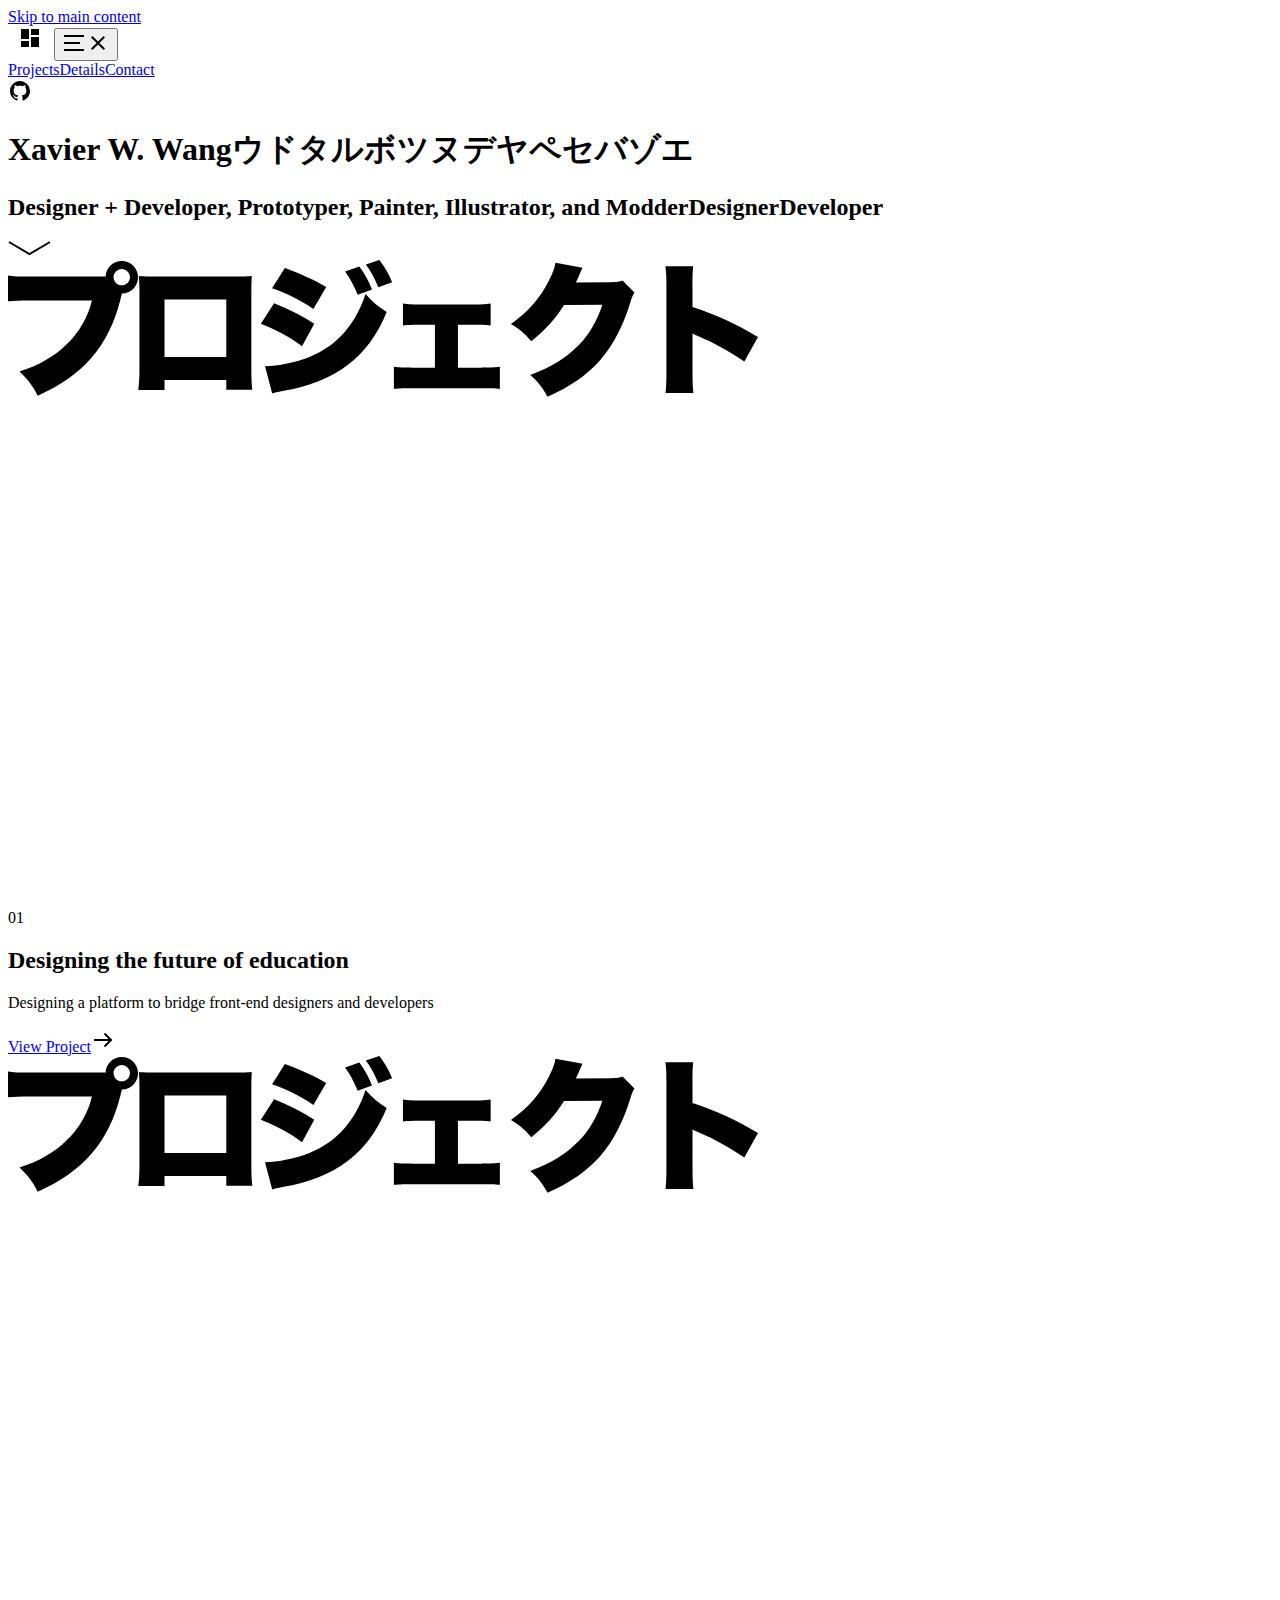
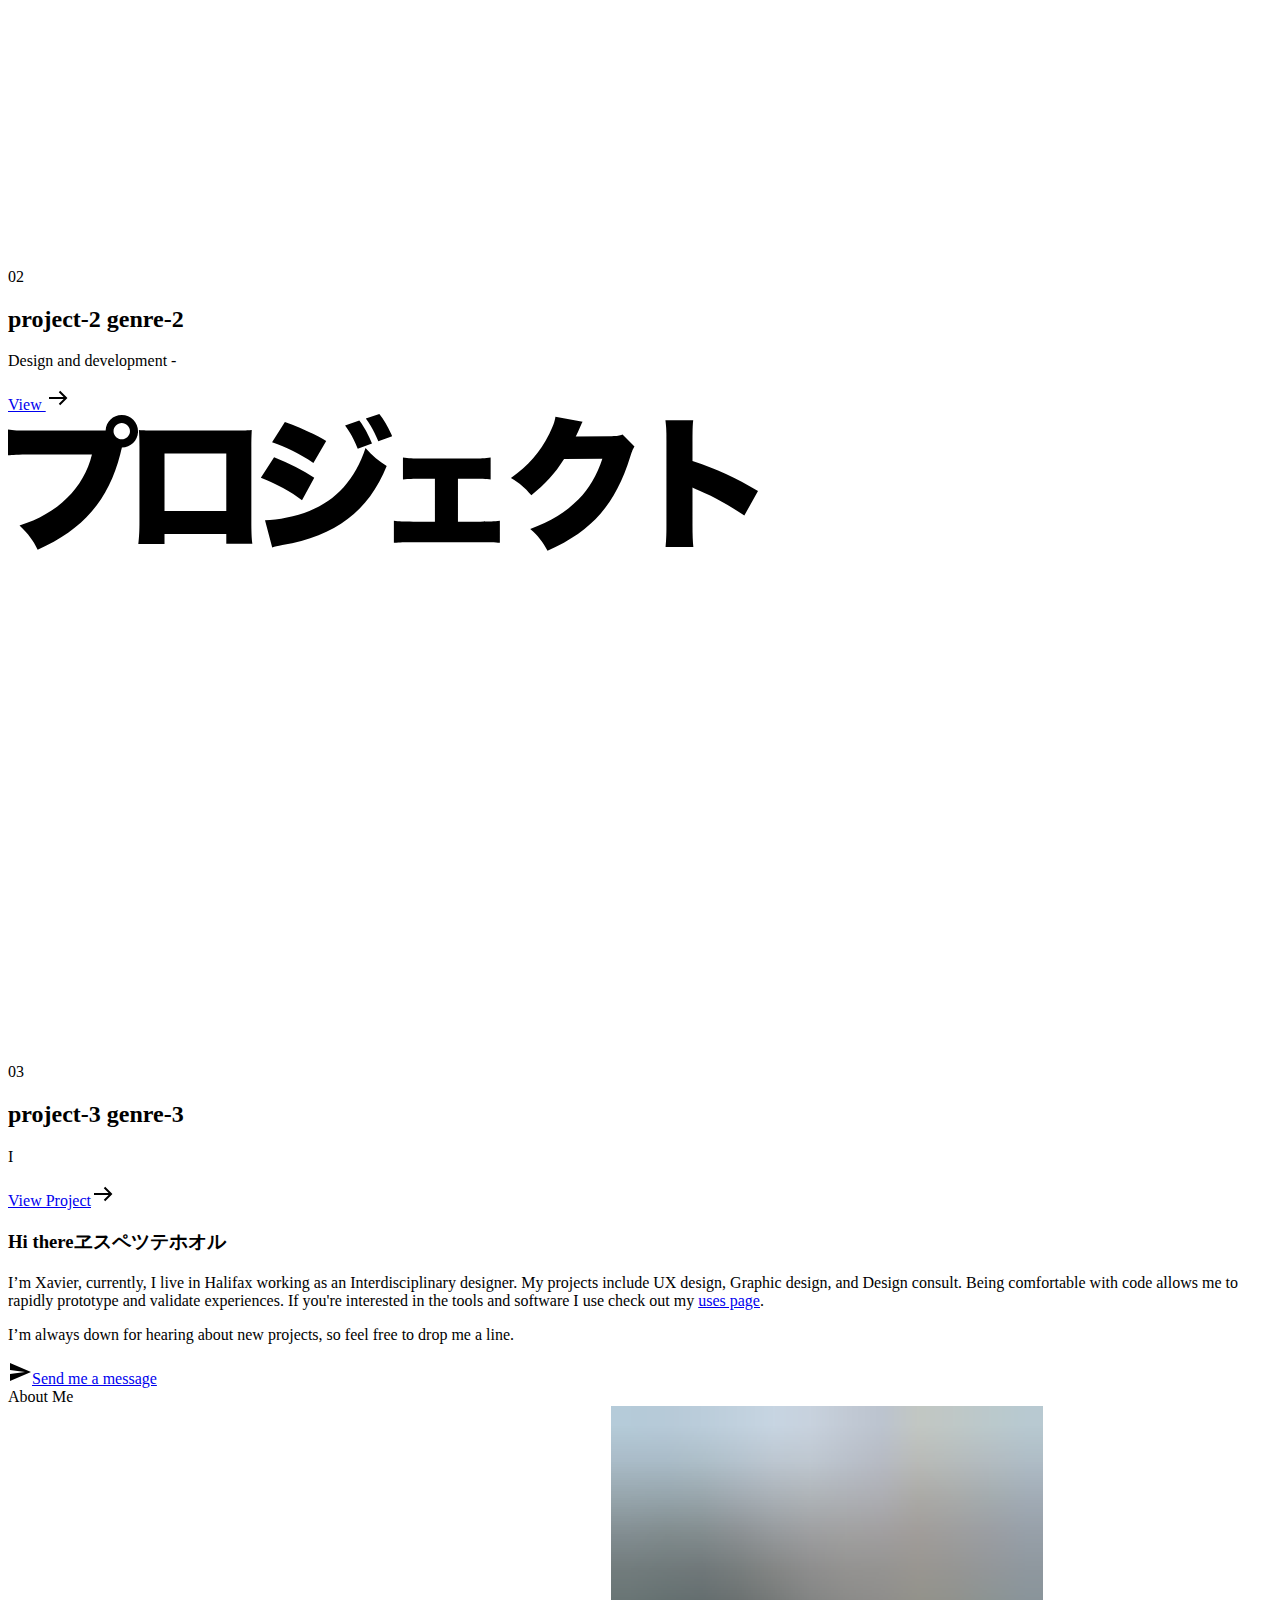
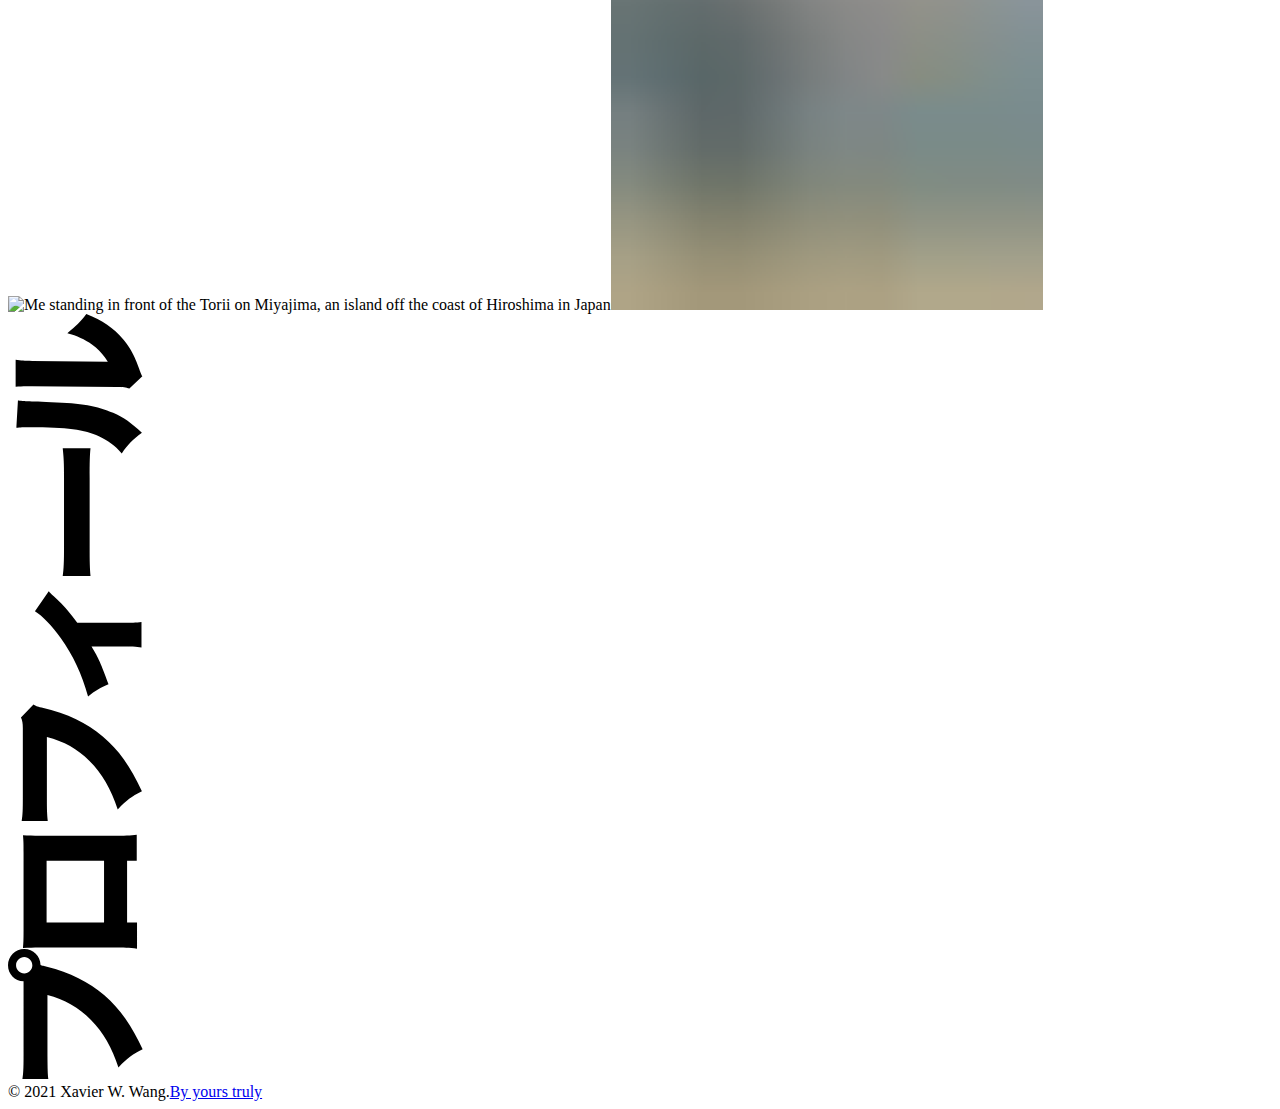
==== commit 09ad9f98: "initial" ====
--- a/index.html
+++ b/index.html
@@ -1 +1,970 @@
-<!DOCTYPE html><html lang="en"><head><meta charset="utf-8"><meta content="width=device-width,initial-scale=1,shrink-to-fit=no,viewport-fit=cover" name="viewport"><link href="/apple-touch-icon.png" rel="apple-touch-icon" sizes="180x180"><link href="/favicon-32x32.png" rel="icon" type="image/png" sizes="32x32"><link href="/favicon-16x16.png" rel="icon" type="image/png" sizes="16x16"><link href="/site.webmanifest" rel="manifest"><link href="/safari-pinned-tab.svg" rel="mask-icon" color="#5bbad5"><meta content="#da532c" name="msapplication-TileColor"><meta content="#ffffff" name="theme-color"><link href="/Portfolio-three-JS/humans.txt" rel="author" type="text/plain"><link href="/Portfolio-three-JS/static/css/main.a9c631ac.chunk.css" rel="stylesheet"><script src="/Portfolio-three-JS/static/js/0.b0298225.chunk.js" charset="utf-8"></script><script src="/Portfolio-three-JS/static/js/1.e0204490.chunk.js" charset="utf-8"></script><script src="/Portfolio-three-JS/static/js/2.ca61586b.chunk.js" charset="utf-8"></script><link href="/Portfolio-three-JS/static/css/5.da871aa2.chunk.css" rel="stylesheet" type="text/css"><script src="/Portfolio-three-JS/static/js/5.0b6d88a7.chunk.js" charset="utf-8"></script><link href="/Portfolio-three-JS/static/media/gotham-medium.0ad7d622.woff2" rel="preload" data-react-helmet="true" as="font" crossorigin=""><link href="/Portfolio-three-JS/static/media/gotham-book.9c2a0ce4.woff2" rel="preload" data-react-helmet="true" as="font" crossorigin=""><link href="https://X/" rel="canonical" data-react-helmet="true"><style data-react-helmet="true">@font-face{font-family:Gotham;font-weight:400;src:url(/Portfolio-three-JS/static/media/gotham-book.9c2a0ce4.woff2) format("woff");font-display:swap}@font-face{font-family:Gotham;font-weight:500;src:url(/Portfolio-three-JS/static/media/gotham-medium.0ad7d622.woff2) format("woff2");font-display:swap}</style><style data-react-helmet="true">:root{--rgbBlack:0 0 0;--rgbWhite:255 255 255;--bezierFastoutSlowin:cubic-bezier(0.4, 0.0, 0.2, 1);--durationXS:200ms;--durationS:300ms;--durationM:400ms;--durationL:600ms;--durationXL:800ms;--systemFontStack:system-ui,-apple-system,BlinkMacSystemFont,San Francisco,Roboto,Segoe UI,Ubuntu,Helvetica Neue,sans-serif;--fontStack:Gotham,system-ui,-apple-system,BlinkMacSystemFont,San Francisco,Roboto,Segoe UI,Ubuntu,Helvetica Neue,sans-serif;--monoFontStack:SFMono Regular,Roboto Mono,Consolas,Liberation Mono,Menlo,Courier,monospace;--japaneseFontStack:ヒラギノ角ゴ Pro W3,Hiragino Kaku Gothic Pro,Hiragino Sans,Osaka,メイリオ,Meiryo,Segoe UI,sans-serif;--fontWeightRegular:400;--fontWeightMedium:500;--fontWeightBold:700;--fontSizeH0:8.75rem;--fontSizeH1:6.25rem;--fontSizeH2:3.625rem;--fontSizeH3:2.375rem;--fontSizeH4:1.75rem;--fontSizeBodyXL:1.375rem;--fontSizeBodyL:1.25rem;--fontSizeBodyM:1.125rem;--fontSizeBodyS:1rem;--fontSizeBodyXS:0.875rem;--lineHeightTitle:1.1;--lineHeightBody:1.5;--maxWidthS:540px;--maxWidthM:720px;--maxWidthL:1096px;--maxWidthXL:1680px;--spaceOuter:64px;--spaceXS:4px;--spaceS:8px;--spaceM:16px;--spaceL:24px;--spaceXL:32px;--space2XL:48px;--space3XL:64px;--space4XL:96px;--space5XL:128px}@media (max-width:2080px){:root{--fontSizeH0:7.5rem;--fontSizeH1:5rem}}@media (max-width:1680px){:root{--maxWidthS:480px;--maxWidthM:640px;--maxWidthL:1000px;--maxWidthXL:1100px;--spaceOuter:48px;--fontSizeH0:6.25rem;--fontSizeH1:4.375rem;--fontSizeH2:3.25rem;--fontSizeH3:2.25rem;--fontSizeH4:1.625rem}}@media (max-width:1024px){:root{--fontSizeH0:5rem;--fontSizeH1:3.75rem;--fontSizeH2:3rem;--fontSizeH3:2rem;--fontSizeH4:1.5rem}}@media (max-width:696px){:root{--spaceOuter:24px;--fontSizeH0:3.5rem;--fontSizeH1:2.5rem;--fontSizeH2:2.125rem;--fontSizeH3:1.75rem;--fontSizeH4:1.375rem;--fontSizeBodyL:1.125rem;--fontSizeBodyM:1rem;--fontSizeBodyS:0.875rem}}@media (max-width:400px){:root{--spaceOuter:16px;--fontSizeH0:2.625rem;--fontSizeH1:2.375rem;--fontSizeH2:1.75rem;--fontSizeH3:1.5rem;--fontSizeH4:1.25rem}}.dark{--rgbBackground:17 17 17;--rgbBackgroundLight:26 26 26;--rgbPrimary:0 229 255;--rgbAccent:0 229 255;--rgbText:255 255 255;--rgbError:255 0 60;--colorTextTitle:rgb(var(--rgbText) / 1);--colorTextBody:rgb(var(--rgbText) / 0.8);--colorTextLight:rgb(var(--rgbText) / 0.6)}.light{--rgbBackground:242 242 242;--rgbBackgroundLight:255 255 255;--rgbPrimary:0 0 0;--rgbAccent:0 229 255;--rgbText:0 0 0;--rgbError:210 14 60;--colorTextTitle:rgb(var(--rgbText) / 1);--colorTextBody:rgb(var(--rgbText) / 0.7);--colorTextLight:rgb(var(--rgbText) / 0.6)}</style><title>Xavier W. Wang | Designer + Developer</title><link href="/Portfolio-three-JS/static/media/iphone-11.dfa3acae.glb" rel="prefetch" data-react-helmet="true" as="fetch" crossorigin=""><link href="/Portfolio-three-JS/static/media/macbook-pro.29527f3f.glb" rel="prefetch" data-react-helmet="true" as="fetch" crossorigin=""><meta content="Portfolio of Xavier W. Wang – a digital designer working on web & mobile apps with a focus on motion and user experience design." name="description" data-react-helmet="true"></head><body class="dark"><script>const preferredTheme=JSON.parse(localStorage.getItem("theme"));document.body.className=preferredTheme||"dark"</script><div id="root"><a class="visually-hidden skip-to-main visually-hidden--show-on-focus" href="#MainContent">Skip to main content</a><header class="navbar"><a class="navbar__logo" href="/#intro" aria-label="Hamish Williams, Designer"><svg aria-hidden="true" height="29" viewBox="0 0 26 29" width="46" class="monogram"><defs><clipPath id="monogram-clip-1"><path d="M13,3V9H21V3M13,21H21V11H13M3,21H11V15H3M3,13H11V3H3V13Z"></path></clipPath></defs><rect height="100%" width="100%" clip-path="url(#monogram-clip-1)"></rect><g clip-path="url(#monogram-clip-1)"><rect height="100%" width="100%" class="monogram__highlight"></rect></g></svg></a><button aria-expanded="false" aria-label="Menu" class="button nav-toggle button--icon-only"><span class="button__text"><div class="nav-toggle__inner"><svg aria-hidden="true" height="24" viewBox="0 0 24 24" width="24" class="icon nav-toggle__icon nav-toggle__icon--menu"><path d="M22 6H2V4h20v2zM2 13h16v-2H2v2zm0 7h20v-2H2v2z"></path></svg><svg aria-hidden="true" height="24" viewBox="0 0 24 24" width="24" class="icon nav-toggle__icon nav-toggle__icon--close"><path d="M19 6.41L17.59 5 12 10.59 6.41 5 5 6.41 10.59 12 5 17.59 6.41 19 12 13.41 17.59 19 19 17.59 13.41 12z"></path></svg></div></span></button><nav class="navbar__nav"><div class="navbar__nav-list"><a class="navbar__nav-link" href="/#project-1">Projects</a><a class="navbar__nav-link" href="/#details">Details</a><a class="navbar__nav-link" href="/contact">Contact</a></div><div class="navbar__nav-icons"><a class="navbar__nav-icon-link" href="https://github.com/Xavier-WW" rel="noopener noreferrer" target="_blank" aria-label="Github"><svg aria-hidden="true" height="24" viewBox="0 0 24 24" width="24" class="icon navbar__nav-icon"><path d="M12 2C6.477 2 2 6.477 2 12c0 4.42 2.87 8.17 6.84 9.5.5.08.66-.23.66-.5v-1.69c-2.77.6-3.36-1.34-3.36-1.34-.46-1.16-1.11-1.47-1.11-1.47-.91-.62.07-.6.07-.6 1 .07 1.53 1.03 1.53 1.03.87 1.52 2.34 1.07 2.91.83.09-.65.35-1.09.63-1.34-2.22-.25-4.55-1.11-4.55-4.92 0-1.11.38-2 1.03-2.71-.1-.25-.45-1.29.1-2.64 0 0 .84-.27 2.75 1.02.79-.22 1.65-.33 2.5-.33.85 0 1.71.11 2.5.33 1.91-1.29 2.75-1.02 2.75-1.02.55 1.35.2 2.39.1 2.64.65.71 1.03 1.6 1.03 2.71 0 3.82-2.34 4.66-4.57 4.91.36.31.69.92.69 1.85V21c0 .27.16.59.67.5C19.14 20.16 22 16.42 22 12A10 10 0 0012 2z"></path></svg></a></div></nav></header><main class="app" id="MainContent" tabindex="-1"><div class="app__page app__page--entered"><div class="home"><section aria-labelledby="intro-title" class="section intro" id="intro" tabindex="-1"><header class="intro__text"><h1 class="intro__name intro__name--exited" id="intro-title"><span class="decoder-text"><span class="visually-hidden decoder-text__label visually-hidden--hidden">Xavier W. Wang</span><span class="decoder-text__content" aria-hidden="true"><span class="decoder-text__glyph">チ</span><span class="decoder-text__glyph">コ</span><span class="decoder-text__glyph">ゼ</span><span class="decoder-text__glyph">ヅ</span><span class="decoder-text__glyph">セ</span><span class="decoder-text__glyph">ン</span><span class="decoder-text__glyph">ネ</span><span class="decoder-text__glyph">ジ</span><span class="decoder-text__glyph">ワ</span><span class="decoder-text__glyph">メ</span><span class="decoder-text__glyph">ト</span><span class="decoder-text__glyph">ヅ</span><span class="decoder-text__glyph">ハ</span><span class="decoder-text__glyph">ノ</span></span></span></h1><h2 class="intro__title heading heading--align-auto heading--level-0 heading--weight-medium"><span class="visually-hidden intro__title-label visually-hidden--hidden">Designer + Developer, Prototyper, Painter, Illustrator, and Modder</span><span class="intro__title-row intro__title-row--hidden" aria-hidden="true"><span class="intro__title-word intro__title-word--exited" style="--delay:200ms">Designer</span><span class="intro__title-line intro__title-line--exited"></span></span><span class="intro__title-row intro__title-row--hidden"><span class="intro__title-word intro__title-word--plus intro__title-word--entering" aria-hidden="true" style="--delay:600ms">Developer</span></span></h2></header><div class="intro__mobile-scroll-indicator intro__mobile-scroll-indicator--exited"><svg aria-hidden="true" height="15" viewBox="0 0 43 15" width="43" stroke="currentColor"><path d="M1 1l20.5 12L42 1" fill="none" stroke-width="2"></path></svg></div></section><section aria-labelledby="project-1-title" class="section project-summary" id="project-1" tabindex="-1"><div class="project-summary__content"><div class="project-summary__preview"><svg aria-hidden="true" height="137" viewBox="0 0 750 137" width="750" class="project-summary__svg project-summary__svg--laptop project-summary__svg--exited" fill="currentColor" style="--opacity:1"><path d="M113.904 33.552l-.288 1.152a18.13 18.13 0 0 1-.432 1.44l-.864 3.744c-11.808 46.224-36.864 75.312-82.656 95.76-4.752-9.648-8.784-15.12-18.144-24.192 38.304-11.952 64.224-37.44 72.432-70.992H23.76c-15.264.144-18.72.288-23.76.864v-25.92c5.472.864 9.504 1.152 24.192 1.152h73.44c.432-8.928 7.344-15.552 16.128-15.552 9.072 0 16.272 7.2 16.272 16.272s-7.056 16.128-16.128 16.272zm-.144-24.48c-4.464 0-8.208 3.744-8.208 8.208 0 4.32 3.744 8.064 8.208 8.064s8.208-3.744 8.208-8.064c0-4.464-3.744-8.208-8.208-8.208zm104.528 111.024h-61.776v9.936h-26.208c.864-7.92 1.152-12.816 1.152-23.472V32.544c0-6.192-.144-10.656-.576-16.56 5.04.432 7.92.576 17.424.576h77.616c8.928 0 11.088 0 17.856-.576-.288 5.04-.432 10.224-.432 16.992v73.008c0 11.088.288 18 1.008 23.76h-26.064v-9.648zm0-23.04V39.6h-61.776v57.456h61.776zm45.776-68.688L276.88 7.92c15.84 5.76 31.392 12.96 41.328 19.008L305.392 48.96C292 40.032 276.88 32.544 264.064 28.368zm73.008-16.992l14.256-4.752c5.04 6.624 9.36 14.688 12.672 22.896l-14.256 5.184c-3.888-9.504-7.488-16.272-12.672-23.328zm-84.24 52.416L266.08 43.2c15.408 6.048 28.944 12.816 40.176 20.448l-12.24 22.608c-10.368-8.064-26.496-16.848-41.184-22.464zM357.808 4.608L371.344 0c4.752 6.048 8.784 12.816 12.816 22.176l-13.824 5.04c-4.032-9.504-7.776-16.272-12.528-22.608zm-93.6 128.88l-7.2-27.36c12.672 0 30.96-3.888 44.352-9.216 26.928-10.656 45.936-31.824 56.16-62.928 6.912 7.776 13.536 13.392 21.168 18C360.4 97.2 327.712 121.968 274.432 131.04c-5.04 1.008-7.344 1.584-10.224 2.448zM449.952 64.8v42.912h22.464c9.216 0 13.68-.144 19.44-.864v21.888c-5.184-.432-9.216-.576-19.44-.576h-66.96c-10.512 0-12.672 0-19.584.576v-21.888c5.328.72 8.928.864 19.44.864h21.6V64.8h-13.248c-9.504 0-12.528.144-18.72.72V43.488c5.616.72 9.936 1.008 18.576 1.008h50.256c9.216 0 13.248-.288 18.864-1.008V65.52c-4.032-.432-9.936-.72-18.864-.72h-13.824zm97.472-62.064l27.216 4.896c-.72 1.296-1.008 1.728-1.728 3.6-.288.432-.576 1.296-1.008 2.16-.576 1.44-1.008 2.448-1.296 3.024-1.872 4.176-1.872 4.176-2.88 6.192l36.144-.432c5.616 0 7.2-.288 10.656-1.584L626.48 32.4c-1.728 2.88-2.16 3.744-4.176 10.224-7.344 23.904-17.136 42.624-29.808 57.024C579.392 114.624 563.12 126 539.504 136.8c-4.752-9.216-9.216-14.832-17.28-21.888 20.448-7.488 35.424-16.704 48.096-29.376 10.656-10.8 18.72-24.336 24.048-40.896l-38.304.432c-9.36 14.832-19.008 25.344-32.688 36.144-7.344-8.352-10.944-11.52-20.448-17.28 17.568-12.384 28.944-25.488 38.304-43.92 3.744-7.488 5.472-12.24 6.192-17.28zm137.936 130.32h-27.792c.576-6.48.864-10.656.864-22.032V27.216c0-11.664-.144-13.104-1.008-20.88h27.792c-.576 4.176-.72 11.376-.72 21.024v19.728c24.48 8.064 43.056 16.56 65.52 29.952l-13.68 24.48c-13.968-9.648-30.96-19.008-45.36-25.056-5.04-2.016-5.04-2.016-6.48-2.88v37.44c0 9.648.288 16.848.864 22.032z"></path></svg><div class="model project-summary__model project-summary__model--laptop" style="--delay:800ms" aria-label="Glimpse" role="img"><canvas class="model__canvas" height="1008" style="width:604px;height:504px" width="1208"></canvas></div></div><div class="project-summary__details"><div class="project-summary__index" aria-hidden="true"><div class="divider" style="--lineWidth:100%;--lineHeight:2px;--collapseDelay:1000ms"><div class="divider__line divider__line--collapsed"></div></div><span class="project-summary__index-number project-summary__index-number--exited">01</span></div><h2 class="project-summary__title project-summary__title--exited heading heading--align-auto heading--level-3 heading--weight-medium" id="project-1-title">Designing the future of education</h2><p class="project-summary__description project-summary__description--exited text text--align-auto text--size-m text--weight-auto">Designing a platform to bridge front-end designers and developers</p><div class="project-summary__button project-summary__button--exited"><a class="button" href="/projects/X"><span class="button__text">View Project</span><svg aria-hidden="true" height="24" viewBox="0 0 24 24" width="24" class="icon button__icon button__icon--end button__icon--shift"><path d="M14.207 4.793l6.5 6.5.707.707-.707.707-6.5 6.5-1.414-1.414L17.586 13H3v-2h14.586l-4.793-4.793 1.414-1.414z"></path></svg></a></div></div></div></section><section aria-labelledby="project-2 genre-2-title" class="section project-summary project-summary--alternate" id="project-2 genre-2" tabindex="-1"><div class="project-summary__content"><div class="project-summary__preview"><svg aria-hidden="true" height="137" viewBox="0 0 750 137" width="750" class="project-summary__svg project-summary__svg--phone project-summary__svg--exited" fill="currentColor" style="--opacity:1"><path d="M113.904 33.552l-.288 1.152a18.13 18.13 0 0 1-.432 1.44l-.864 3.744c-11.808 46.224-36.864 75.312-82.656 95.76-4.752-9.648-8.784-15.12-18.144-24.192 38.304-11.952 64.224-37.44 72.432-70.992H23.76c-15.264.144-18.72.288-23.76.864v-25.92c5.472.864 9.504 1.152 24.192 1.152h73.44c.432-8.928 7.344-15.552 16.128-15.552 9.072 0 16.272 7.2 16.272 16.272s-7.056 16.128-16.128 16.272zm-.144-24.48c-4.464 0-8.208 3.744-8.208 8.208 0 4.32 3.744 8.064 8.208 8.064s8.208-3.744 8.208-8.064c0-4.464-3.744-8.208-8.208-8.208zm104.528 111.024h-61.776v9.936h-26.208c.864-7.92 1.152-12.816 1.152-23.472V32.544c0-6.192-.144-10.656-.576-16.56 5.04.432 7.92.576 17.424.576h77.616c8.928 0 11.088 0 17.856-.576-.288 5.04-.432 10.224-.432 16.992v73.008c0 11.088.288 18 1.008 23.76h-26.064v-9.648zm0-23.04V39.6h-61.776v57.456h61.776zm45.776-68.688L276.88 7.92c15.84 5.76 31.392 12.96 41.328 19.008L305.392 48.96C292 40.032 276.88 32.544 264.064 28.368zm73.008-16.992l14.256-4.752c5.04 6.624 9.36 14.688 12.672 22.896l-14.256 5.184c-3.888-9.504-7.488-16.272-12.672-23.328zm-84.24 52.416L266.08 43.2c15.408 6.048 28.944 12.816 40.176 20.448l-12.24 22.608c-10.368-8.064-26.496-16.848-41.184-22.464zM357.808 4.608L371.344 0c4.752 6.048 8.784 12.816 12.816 22.176l-13.824 5.04c-4.032-9.504-7.776-16.272-12.528-22.608zm-93.6 128.88l-7.2-27.36c12.672 0 30.96-3.888 44.352-9.216 26.928-10.656 45.936-31.824 56.16-62.928 6.912 7.776 13.536 13.392 21.168 18C360.4 97.2 327.712 121.968 274.432 131.04c-5.04 1.008-7.344 1.584-10.224 2.448zM449.952 64.8v42.912h22.464c9.216 0 13.68-.144 19.44-.864v21.888c-5.184-.432-9.216-.576-19.44-.576h-66.96c-10.512 0-12.672 0-19.584.576v-21.888c5.328.72 8.928.864 19.44.864h21.6V64.8h-13.248c-9.504 0-12.528.144-18.72.72V43.488c5.616.72 9.936 1.008 18.576 1.008h50.256c9.216 0 13.248-.288 18.864-1.008V65.52c-4.032-.432-9.936-.72-18.864-.72h-13.824zm97.472-62.064l27.216 4.896c-.72 1.296-1.008 1.728-1.728 3.6-.288.432-.576 1.296-1.008 2.16-.576 1.44-1.008 2.448-1.296 3.024-1.872 4.176-1.872 4.176-2.88 6.192l36.144-.432c5.616 0 7.2-.288 10.656-1.584L626.48 32.4c-1.728 2.88-2.16 3.744-4.176 10.224-7.344 23.904-17.136 42.624-29.808 57.024C579.392 114.624 563.12 126 539.504 136.8c-4.752-9.216-9.216-14.832-17.28-21.888 20.448-7.488 35.424-16.704 48.096-29.376 10.656-10.8 18.72-24.336 24.048-40.896l-38.304.432c-9.36 14.832-19.008 25.344-32.688 36.144-7.344-8.352-10.944-11.52-20.448-17.28 17.568-12.384 28.944-25.488 38.304-43.92 3.744-7.488 5.472-12.24 6.192-17.28zm137.936 130.32h-27.792c.576-6.48.864-10.656.864-22.032V27.216c0-11.664-.144-13.104-1.008-20.88h27.792c-.576 4.176-.72 11.376-.72 21.024v19.728c24.48 8.064 43.056 16.56 65.52 29.952l-13.68 24.48c-13.968-9.648-30.96-19.008-45.36-25.056-5.04-2.016-5.04-2.016-6.48-2.88v37.44c0 9.648.288 16.848.864 22.032z"></path></svg><div class="model project-summary__model project-summary__model--phone" style="--delay:500ms" aria-label="XXX" role="img"><canvas class="model__canvas" height="1334" style="width:466px;height:667px" width="932"></canvas></div></div><div class="project-summary__details"><div class="project-summary__index" aria-hidden="true"><div class="divider" style="--lineWidth:100%;--lineHeight:2px;--collapseDelay:1000ms"><div class="divider__line divider__line--collapsed"></div></div><span class="project-summary__index-number project-summary__index-number--exited">02</span></div><h2 class="project-summary__title project-summary__title--exited heading heading--align-auto heading--level-3 heading--weight-medium" id="project-2 genre-2-title">project-2 genre-2</h2><p class="project-summary__description project-summary__description--exited text text--align-auto text--size-m text--weight-auto">Design and development -</p><div class="project-summary__button project-summary__button--exited"><a class="button" href="https://" rel="noopener noreferrer" target="_blank"><span class="button__text">View </span><svg aria-hidden="true" height="24" viewBox="0 0 24 24" width="24" class="icon button__icon button__icon--end button__icon--shift"><path d="M14.207 4.793l6.5 6.5.707.707-.707.707-6.5 6.5-1.414-1.414L17.586 13H3v-2h14.586l-4.793-4.793 1.414-1.414z"></path></svg></a></div></div></div></section><section aria-labelledby="project-3 genre-3-title" class="section project-summary" id="project-3 genre-3" tabindex="-1"><div class="project-summary__content"><div class="project-summary__preview"><svg aria-hidden="true" height="137" viewBox="0 0 750 137" width="750" class="project-summary__svg project-summary__svg--laptop project-summary__svg--exited" fill="currentColor" style="--opacity:1"><path d="M113.904 33.552l-.288 1.152a18.13 18.13 0 0 1-.432 1.44l-.864 3.744c-11.808 46.224-36.864 75.312-82.656 95.76-4.752-9.648-8.784-15.12-18.144-24.192 38.304-11.952 64.224-37.44 72.432-70.992H23.76c-15.264.144-18.72.288-23.76.864v-25.92c5.472.864 9.504 1.152 24.192 1.152h73.44c.432-8.928 7.344-15.552 16.128-15.552 9.072 0 16.272 7.2 16.272 16.272s-7.056 16.128-16.128 16.272zm-.144-24.48c-4.464 0-8.208 3.744-8.208 8.208 0 4.32 3.744 8.064 8.208 8.064s8.208-3.744 8.208-8.064c0-4.464-3.744-8.208-8.208-8.208zm104.528 111.024h-61.776v9.936h-26.208c.864-7.92 1.152-12.816 1.152-23.472V32.544c0-6.192-.144-10.656-.576-16.56 5.04.432 7.92.576 17.424.576h77.616c8.928 0 11.088 0 17.856-.576-.288 5.04-.432 10.224-.432 16.992v73.008c0 11.088.288 18 1.008 23.76h-26.064v-9.648zm0-23.04V39.6h-61.776v57.456h61.776zm45.776-68.688L276.88 7.92c15.84 5.76 31.392 12.96 41.328 19.008L305.392 48.96C292 40.032 276.88 32.544 264.064 28.368zm73.008-16.992l14.256-4.752c5.04 6.624 9.36 14.688 12.672 22.896l-14.256 5.184c-3.888-9.504-7.488-16.272-12.672-23.328zm-84.24 52.416L266.08 43.2c15.408 6.048 28.944 12.816 40.176 20.448l-12.24 22.608c-10.368-8.064-26.496-16.848-41.184-22.464zM357.808 4.608L371.344 0c4.752 6.048 8.784 12.816 12.816 22.176l-13.824 5.04c-4.032-9.504-7.776-16.272-12.528-22.608zm-93.6 128.88l-7.2-27.36c12.672 0 30.96-3.888 44.352-9.216 26.928-10.656 45.936-31.824 56.16-62.928 6.912 7.776 13.536 13.392 21.168 18C360.4 97.2 327.712 121.968 274.432 131.04c-5.04 1.008-7.344 1.584-10.224 2.448zM449.952 64.8v42.912h22.464c9.216 0 13.68-.144 19.44-.864v21.888c-5.184-.432-9.216-.576-19.44-.576h-66.96c-10.512 0-12.672 0-19.584.576v-21.888c5.328.72 8.928.864 19.44.864h21.6V64.8h-13.248c-9.504 0-12.528.144-18.72.72V43.488c5.616.72 9.936 1.008 18.576 1.008h50.256c9.216 0 13.248-.288 18.864-1.008V65.52c-4.032-.432-9.936-.72-18.864-.72h-13.824zm97.472-62.064l27.216 4.896c-.72 1.296-1.008 1.728-1.728 3.6-.288.432-.576 1.296-1.008 2.16-.576 1.44-1.008 2.448-1.296 3.024-1.872 4.176-1.872 4.176-2.88 6.192l36.144-.432c5.616 0 7.2-.288 10.656-1.584L626.48 32.4c-1.728 2.88-2.16 3.744-4.176 10.224-7.344 23.904-17.136 42.624-29.808 57.024C579.392 114.624 563.12 126 539.504 136.8c-4.752-9.216-9.216-14.832-17.28-21.888 20.448-7.488 35.424-16.704 48.096-29.376 10.656-10.8 18.72-24.336 24.048-40.896l-38.304.432c-9.36 14.832-19.008 25.344-32.688 36.144-7.344-8.352-10.944-11.52-20.448-17.28 17.568-12.384 28.944-25.488 38.304-43.92 3.744-7.488 5.472-12.24 6.192-17.28zm137.936 130.32h-27.792c.576-6.48.864-10.656.864-22.032V27.216c0-11.664-.144-13.104-1.008-20.88h27.792c-.576 4.176-.72 11.376-.72 21.024v19.728c24.48 8.064 43.056 16.56 65.52 29.952l-13.68 24.48c-13.968-9.648-30.96-19.008-45.36-25.056-5.04-2.016-5.04-2.016-6.48-2.88v37.44c0 9.648.288 16.848.864 22.032z"></path></svg><div class="model project-summary__model project-summary__model--laptop" style="--delay:800ms" aria-label="Annotating a biomedical" role="img"><canvas class="model__canvas" height="1008" style="width:604px;height:504px" width="1208"></canvas></div></div><div class="project-summary__details"><div class="project-summary__index" aria-hidden="true"><div class="divider" style="--lineWidth:100%;--lineHeight:2px;--collapseDelay:1000ms"><div class="divider__line divider__line--collapsed"></div></div><span class="project-summary__index-number project-summary__index-number--exited">03</span></div><h2 class="project-summary__title project-summary__title--exited heading heading--align-auto heading--level-3 heading--weight-medium" id="project-3 genre-3-title">project-3 genre-3</h2><p class="project-summary__description project-summary__description--exited text text--align-auto text--size-m text--weight-auto">I</p><div class="project-summary__button project-summary__button--exited"><a class="button" href="/projects/X"><span class="button__text">View Project</span><svg aria-hidden="true" height="24" viewBox="0 0 24 24" width="24" class="icon button__icon button__icon--end button__icon--shift"><path d="M14.207 4.793l6.5 6.5.707.707-.707.707-6.5 6.5-1.414-1.414L17.586 13H3v-2h14.586l-4.793-4.793 1.414-1.414z"></path></svg></a></div></div></div></section><section aria-labelledby="details-title" class="section profile" id="details" tabindex="-1"><div class="profile__content"><div class="profile__column"><h3 class="profile__title profile__title--exited heading heading--align-auto heading--level-3 heading--weight-medium" id="details-title"><span class="decoder-text"><span class="visually-hidden decoder-text__label visually-hidden--hidden">Hi there</span><span class="decoder-text__content" aria-hidden="true"><span class="decoder-text__glyph">ツ</span><span class="decoder-text__glyph">ゾ</span><span class="decoder-text__glyph">ヨ</span><span class="decoder-text__glyph">ー</span><span class="decoder-text__glyph">ン</span><span class="decoder-text__glyph">ツ</span><span class="decoder-text__glyph">セ</span><span class="decoder-text__glyph">ハ</span></span></span></h3><p class="profile__description profile__description--exited text text--align-auto text--size-l text--weight-auto">I’m Xavier, currently, I live in Halifax working as an Interdisciplinary designer. My projects include UX design, Graphic design, and Design consult. Being comfortable with code allows me to rapidly prototype and validate experiences. If you're interested in the tools and software I use check out my <a class="link" href="/uses">uses page</a>.</p><p class="profile__description profile__description--exited text text--align-auto text--size-l text--weight-auto">I’m always down for hearing about new projects, so feel free to drop me a line.</p><a class="button profile__button profile__button--exited button--secondary" href="/contact"><svg aria-hidden="true" height="24" viewBox="0 0 24 24" width="24" class="icon button__icon button__icon--start"><path d="M2.01 21L23 12 2.01 3 2 10l15 2-15 2 .01 7z"></path></svg><span class="button__text">Send me a message</span></a></div><div class="profile__column"><div class="profile__tag" aria-hidden="true"><div class="divider" style="--lineWidth:100%;--lineHeight:2px;--collapseDelay:1000ms"><div class="divider__line divider__line--collapsed"></div></div><div class="profile__tag-text profile__tag-text--exited">About Me</div></div><div class="profile__image-wrapper"><div class="image image--dark image--reveal" style="--delay:100ms"><div class="image__element-wrapper image__element-wrapper--reveal" style="--delay:1100ms"><img alt="Me standing in front of the Torii on Miyajima, an island off the coast of Hiroshima in Japan" class="image__element" decoding="async" height="504" width="432" sizes="(max-width: 696px) 100vw, 480px"><img alt="" class="image__placeholder" decoding="async" height="504" width="432" aria-hidden="true" role="presentation" src="[data-uri]" style="--delay:100ms"></div></div><svg aria-hidden="true" height="765" viewBox="0 0 135 765" width="135" class="profile__svg profile__svg--exited" fill="currentColor"><path d="M32.544 651.088l1.152.288c.576.144 1.008.288 1.44.432l3.744.864c46.224 11.808 75.312 36.864 95.76 82.656-9.648 4.752-15.12 8.784-24.192 18.144-11.952-38.304-37.44-64.224-70.992-72.432v60.192c.144 15.264.288 18.72.864 23.76H14.4c.864-5.472 1.152-9.504 1.152-24.192v-73.44C6.624 666.928 0 660.016 0 651.232c0-9.072 7.2-16.272 16.272-16.272s16.128 7.056 16.272 16.128zm-24.48.144c0 4.464 3.744 8.208 8.208 8.208 4.32 0 8.064-3.744 8.064-8.208s-3.744-8.208-8.064-8.208c-4.464 0-8.208 3.744-8.208 8.208zm111.024-104.528v61.776h9.936v26.208c-7.92-.864-12.816-1.152-23.472-1.152H31.536c-6.192 0-10.656.144-16.56.576.432-5.04.576-7.92.576-17.424v-77.616c0-8.928 0-11.088-.576-17.856 5.04.288 10.224.432 16.992.432h73.008c11.088 0 18-.288 23.76-1.008v26.064h-9.648zm-23.04 0H38.592v61.776h57.456v-61.776zM12.96 403.44l12.528-12.96c2.448 1.584 3.168 1.872 8.064 3.024 26.784 6.48 44.784 15.12 61.2 28.944 15.984 13.392 27.504 29.52 39.168 54.864-10.944 5.616-14.832 8.64-24.192 18.144-6.768-20.736-15.552-35.856-28.224-48.528-12.24-12.096-25.344-19.44-42.624-23.904v59.76c0 13.968.144 16.56.864 24.192H13.68c1.008-6.192 1.152-10.512 1.152-24.624v-68.4c0-4.752-.432-7.344-1.872-10.512zm13.968-106.112l13.824-20.16c1.584 1.872 1.584 1.872 5.04 5.04 8.64 7.776 16.272 16.56 23.472 26.64h44.352c9.36 0 14.688-.144 19.872-.864v25.632c-5.616-.72-9.36-1.008-19.872-1.008H83.52c7.344 12.24 9.36 16.848 16.992 37.584-7.92 3.168-13.392 6.48-20.448 12.24-6.192-22.176-15.12-41.328-27.36-58.32-8.784-12.24-18.432-22.32-25.776-26.784zm55.584-35.264H54.72c1.008-6.768 1.296-14.544 1.296-29.52v-68.832c0-14.4-.288-19.872-1.296-29.52h27.792c-.72 6.912-.864 13.248-.864 29.664V232.4c0 16.128.144 20.88.864 29.664zM8.352 113.76l1.584-27.216c4.896.576 4.896.576 33.408 1.584 30.096.864 46.08 3.744 61.776 10.656 10.656 4.752 18.432 10.224 28.8 20.016-9.648 7.344-13.68 11.376-20.16 20.592-7.344-8.208-13.392-12.672-22.896-17.136-14.112-6.768-31.968-9.072-69.264-9.072-6.336 0-9.504.144-13.248.576zm-.72-40.896V45.792c5.904.864 8.208 1.008 16.704 1.152l75.456.72c-4.896-7.776-9.072-12.384-15.84-17.28-7.344-5.184-14.832-8.64-24.624-11.232C68.256 11.952 72 8.208 78.336 0c16.128 6.48 27.216 13.968 36.576 24.912 7.344 8.64 11.088 15.696 16.416 30.24 1.44 4.032 1.872 5.184 3.024 7.056l-12.96 12.384c-3.744-1.296-6.192-1.584-12.096-1.584l-85.248-.72h-5.184c-4.608 0-7.776.144-11.232.576z"></path></svg></div></div></div></section><footer class="footer"><span class="footer__date">© 2021 Xavier W. Wang.</span><a class="link footer__link link--secondary" href="/humans.txt" rel="noreferrer noopener" target="_self">By yours truly</a></footer></div></div></main></div><script>!function(e){function t(t){for(var n,o,u=t[0],i=t[1],f=t[2],l=0,d=[];l<u.length;l++)o=u[l],Object.prototype.hasOwnProperty.call(a,o)&&a[o]&&d.push(a[o][0]),a[o]=0;for(n in i)Object.prototype.hasOwnProperty.call(i,n)&&(e[n]=i[n]);for(s&&s(t);d.length;)d.shift()();return c.push.apply(c,f||[]),r()}function r(){for(var e,t=0;t<c.length;t++){for(var r=c[t],n=!0,o=1;o<r.length;o++){var i=r[o];0!==a[i]&&(n=!1)}n&&(c.splice(t--,1),e=u(u.s=r[0]))}return e}var n={},o={4:0},a={4:0},c=[];function u(t){if(n[t])return n[t].exports;var r=n[t]={i:t,l:!1,exports:{}};return e[t].call(r.exports,r,r.exports,u),r.l=!0,r.exports}u.e=function(e){var t=[];o[e]?t.push(o[e]):0!==o[e]&&{5:1,7:1,8:1,9:1,10:1,11:1,12:1,13:1,14:1}[e]&&t.push(o[e]=new Promise((function(t,r){for(var n="static/css/"+({}[e]||e)+"."+{0:"31d6cfe0",1:"31d6cfe0",2:"31d6cfe0",5:"da871aa2",7:"d62c2e3d",8:"b1d6b090",9:"65817527",10:"f34e198c",11:"02528a26",12:"5d194e80",13:"8df748a7",14:"a190fbef",15:"31d6cfe0"}[e]+".chunk.css",a=u.p+n,c=document.getElementsByTagName("link"),i=0;i<c.length;i++){var f=(s=c[i]).getAttribute("data-href")||s.getAttribute("href");if("stylesheet"===s.rel&&(f===n||f===a))return t()}var l=document.getElementsByTagName("style");for(i=0;i<l.length;i++){var s;if((f=(s=l[i]).getAttribute("data-href"))===n||f===a)return t()}var d=document.createElement("link");d.rel="stylesheet",d.type="text/css",d.onload=t,d.onerror=function(t){var n=t&&t.target&&t.target.src||a,c=new Error("Loading CSS chunk "+e+" failed.\n("+n+")");c.code="CSS_CHUNK_LOAD_FAILED",c.request=n,delete o[e],d.parentNode.removeChild(d),r(c)},d.href=a,document.getElementsByTagName("head")[0].appendChild(d)})).then((function(){o[e]=0})));var r=a[e];if(0!==r)if(r)t.push(r[2]);else{var n=new Promise((function(t,n){r=a[e]=[t,n]}));t.push(r[2]=n);var c,i=document.createElement("script");i.charset="utf-8",i.timeout=120,u.nc&&i.setAttribute("nonce",u.nc),i.src=function(e){return u.p+"static/js/"+({}[e]||e)+"."+{0:"b0298225",1:"e0204490",2:"ca61586b",5:"0b6d88a7",7:"3e85dca8",8:"c5c7b6a7",9:"9e13a898",10:"ba527cc8",11:"ef9a4559",12:"6a9ab4aa",13:"5e18566c",14:"4534d215",15:"79ff2cbd"}[e]+".chunk.js"}(e);var f=new Error;c=function(t){i.onerror=i.onload=null,clearTimeout(l);var r=a[e];if(0!==r){if(r){var n=t&&("load"===t.type?"missing":t.type),o=t&&t.target&&t.target.src;f.message="Loading chunk "+e+" failed.\n("+n+": "+o+")",f.name="ChunkLoadError",f.type=n,f.request=o,r[1](f)}a[e]=void 0}};var l=setTimeout((function(){c({type:"timeout",target:i})}),12e4);i.onerror=i.onload=c,document.head.appendChild(i)}return Promise.all(t)},u.m=e,u.c=n,u.d=function(e,t,r){u.o(e,t)||Object.defineProperty(e,t,{enumerable:!0,get:r})},u.r=function(e){"undefined"!=typeof Symbol&&Symbol.toStringTag&&Object.defineProperty(e,Symbol.toStringTag,{value:"Module"}),Object.defineProperty(e,"__esModule",{value:!0})},u.t=function(e,t){if(1&t&&(e=u(e)),8&t)return e;if(4&t&&"object"==typeof e&&e&&e.__esModule)return e;var r=Object.create(null);if(u.r(r),Object.defineProperty(r,"default",{enumerable:!0,value:e}),2&t&&"string"!=typeof e)for(var n in e)u.d(r,n,function(t){return e[t]}.bind(null,n));return r},u.n=function(e){var t=e&&e.__esModule?function(){return e.default}:function(){return e};return u.d(t,"a",t),t},u.o=function(e,t){return Object.prototype.hasOwnProperty.call(e,t)},u.p="/Portfolio-three-JS/",u.oe=function(e){throw console.error(e),e};var i=this.webpackJsonpportfolio=this.webpackJsonpportfolio||[],f=i.push.bind(i);i.push=t,i=i.slice();for(var l=0;l<i.length;l++)t(i[l]);var s=f;r()}([])</script><script src="/Portfolio-three-JS/static/js/6.7d664ba1.chunk.js"></script><script src="/Portfolio-three-JS/static/js/main.3aeafd5b.chunk.js"></script></body></html>+<!DOCTYPE html>
+<html lang="en">
+  <head>
+    <meta charset="utf-8" />
+    <meta
+      content="width=device-width,initial-scale=1,shrink-to-fit=no,viewport-fit=cover"
+      name="viewport"
+    />
+    <link href="/apple-touch-icon.png" rel="apple-touch-icon" sizes="180x180" />
+    <link href="/favicon-32x32.png" rel="icon" type="image/png" sizes="32x32" />
+    <link href="/favicon-16x16.png" rel="icon" type="image/png" sizes="16x16" />
+    <link href="/site.webmanifest" rel="manifest" />
+    <link href="/safari-pinned-tab.svg" rel="mask-icon" color="#5bbad5" />
+    <meta content="#da532c" name="msapplication-TileColor" />
+    <meta content="#ffffff" name="theme-color" />
+    <link href="/Portfolio-three-JS/humans.txt" rel="author" type="text/plain" />
+    <link
+      href="/Portfolio-three-JS/static/css/main.a9c631ac.chunk.css"
+      rel="stylesheet"
+    />
+    <script
+      src="/Portfolio-three-JS/static/js/0.b0298225.chunk.js"
+      charset="utf-8"
+    ></script>
+    <script
+      src="/Portfolio-three-JS/static/js/1.e0204490.chunk.js"
+      charset="utf-8"
+    ></script>
+    <script
+      src="/Portfolio-three-JS/static/js/2.ca61586b.chunk.js"
+      charset="utf-8"
+    ></script>
+    <link
+      href="/Portfolio-three-JS/static/css/5.da871aa2.chunk.css"
+      rel="stylesheet"
+      type="text/css"
+    />
+    <script
+      src="/Portfolio-three-JS/static/js/5.0b6d88a7.chunk.js"
+      charset="utf-8"
+    ></script>
+    <link
+      href="/Portfolio-three-JS/static/media/gotham-medium.0ad7d622.woff2"
+      rel="preload"
+      data-react-helmet="true"
+      as="font"
+      crossorigin=""
+    />
+    <link
+      href="/Portfolio-three-JS/static/media/gotham-book.9c2a0ce4.woff2"
+      rel="preload"
+      data-react-helmet="true"
+      as="font"
+      crossorigin=""
+    />
+    <link
+      href="https://xavier-ww.github.io/Portfolio-three-JS/"
+      rel="canonical"
+      data-react-helmet="true"
+    />
+    <style data-react-helmet="true">
+      @font-face {
+        font-family: Gotham;
+        font-weight: 400;
+        src: url(/Portfolio-three-JS/static/media/gotham-book.9c2a0ce4.woff2)
+          format('woff');
+        font-display: swap;
+      }
+      @font-face {
+        font-family: Gotham;
+        font-weight: 500;
+        src: url(/Portfolio-three-JS/static/media/gotham-medium.0ad7d622.woff2)
+          format('woff2');
+        font-display: swap;
+      }
+    </style>
+    <style data-react-helmet="true">
+      :root {
+        --rgbBlack: 0 0 0;
+        --rgbWhite: 255 255 255;
+        --bezierFastoutSlowin: cubic-bezier(0.4, 0, 0.2, 1);
+        --durationXS: 200ms;
+        --durationS: 300ms;
+        --durationM: 400ms;
+        --durationL: 600ms;
+        --durationXL: 800ms;
+        --systemFontStack: system-ui, -apple-system, BlinkMacSystemFont, San Francisco,
+          Roboto, Segoe UI, Ubuntu, Helvetica Neue, sans-serif;
+        --fontStack: Gotham, system-ui, -apple-system, BlinkMacSystemFont, San Francisco,
+          Roboto, Segoe UI, Ubuntu, Helvetica Neue, sans-serif;
+        --monoFontStack: SFMono Regular, Roboto Mono, Consolas, Liberation Mono, Menlo,
+          Courier, monospace;
+        --japaneseFontStack: ヒラギノ角ゴ Pro W3, Hiragino Kaku Gothic Pro, Hiragino Sans,
+          Osaka, メイリオ, Meiryo, Segoe UI, sans-serif;
+        --fontWeightRegular: 400;
+        --fontWeightMedium: 500;
+        --fontWeightBold: 700;
+        --fontSizeH0: 8.75rem;
+        --fontSizeH1: 6.25rem;
+        --fontSizeH2: 3.625rem;
+        --fontSizeH3: 2.375rem;
+        --fontSizeH4: 1.75rem;
+        --fontSizeBodyXL: 1.375rem;
+        --fontSizeBodyL: 1.25rem;
+        --fontSizeBodyM: 1.125rem;
+        --fontSizeBodyS: 1rem;
+        --fontSizeBodyXS: 0.875rem;
+        --lineHeightTitle: 1.1;
+        --lineHeightBody: 1.5;
+        --maxWidthS: 540px;
+        --maxWidthM: 720px;
+        --maxWidthL: 1096px;
+        --maxWidthXL: 1680px;
+        --spaceOuter: 64px;
+        --spaceXS: 4px;
+        --spaceS: 8px;
+        --spaceM: 16px;
+        --spaceL: 24px;
+        --spaceXL: 32px;
+        --space2XL: 48px;
+        --space3XL: 64px;
+        --space4XL: 96px;
+        --space5XL: 128px;
+      }
+      @media (max-width: 2080px) {
+        :root {
+          --fontSizeH0: 7.5rem;
+          --fontSizeH1: 5rem;
+        }
+      }
+      @media (max-width: 1680px) {
+        :root {
+          --maxWidthS: 480px;
+          --maxWidthM: 640px;
+          --maxWidthL: 1000px;
+          --maxWidthXL: 1100px;
+          --spaceOuter: 48px;
+          --fontSizeH0: 6.25rem;
+          --fontSizeH1: 4.375rem;
+          --fontSizeH2: 3.25rem;
+          --fontSizeH3: 2.25rem;
+          --fontSizeH4: 1.625rem;
+        }
+      }
+      @media (max-width: 1024px) {
+        :root {
+          --fontSizeH0: 5rem;
+          --fontSizeH1: 3.75rem;
+          --fontSizeH2: 3rem;
+          --fontSizeH3: 2rem;
+          --fontSizeH4: 1.5rem;
+        }
+      }
+      @media (max-width: 696px) {
+        :root {
+          --spaceOuter: 24px;
+          --fontSizeH0: 3.5rem;
+          --fontSizeH1: 2.5rem;
+          --fontSizeH2: 2.125rem;
+          --fontSizeH3: 1.75rem;
+          --fontSizeH4: 1.375rem;
+          --fontSizeBodyL: 1.125rem;
+          --fontSizeBodyM: 1rem;
+          --fontSizeBodyS: 0.875rem;
+        }
+      }
+      @media (max-width: 400px) {
+        :root {
+          --spaceOuter: 16px;
+          --fontSizeH0: 2.625rem;
+          --fontSizeH1: 2.375rem;
+          --fontSizeH2: 1.75rem;
+          --fontSizeH3: 1.5rem;
+          --fontSizeH4: 1.25rem;
+        }
+      }
+      .dark {
+        --rgbBackground: 17 17 17;
+        --rgbBackgroundLight: 26 26 26;
+        --rgbPrimary: 0 229 255;
+        --rgbAccent: 0 229 255;
+        --rgbText: 255 255 255;
+        --rgbError: 255 0 60;
+        --colorTextTitle: rgb(var(--rgbText) / 1);
+        --colorTextBody: rgb(var(--rgbText) / 0.8);
+        --colorTextLight: rgb(var(--rgbText) / 0.6);
+      }
+      .light {
+        --rgbBackground: 242 242 242;
+        --rgbBackgroundLight: 255 255 255;
+        --rgbPrimary: 0 0 0;
+        --rgbAccent: 0 229 255;
+        --rgbText: 0 0 0;
+        --rgbError: 210 14 60;
+        --colorTextTitle: rgb(var(--rgbText) / 1);
+        --colorTextBody: rgb(var(--rgbText) / 0.7);
+        --colorTextLight: rgb(var(--rgbText) / 0.6);
+      }
+    </style>
+    <title>Xavier W. Wang | Designer + Developer</title>
+    <link
+      href="/Portfolio-three-JS/static/media/iphone-11.dfa3acae.glb"
+      rel="prefetch"
+      data-react-helmet="true"
+      as="fetch"
+      crossorigin=""
+    />
+    <link
+      href="/Portfolio-three-JS/static/media/macbook-pro.29527f3f.glb"
+      rel="prefetch"
+      data-react-helmet="true"
+      as="fetch"
+      crossorigin=""
+    />
+    <meta
+      content="Portfolio of Xavier W. Wang – a digital designer working on web & mobile apps with a focus on motion and user experience design."
+      name="description"
+      data-react-helmet="true"
+    />
+  </head>
+  <body class="dark">
+    <script>
+      const preferredTheme = JSON.parse(localStorage.getItem('theme'));
+      document.body.className = preferredTheme || 'dark';
+    </script>
+    <div id="root">
+      <a
+        class="visually-hidden skip-to-main visually-hidden--show-on-focus"
+        href="#MainContent"
+        >Skip to main content</a
+      >
+      <header class="navbar">
+        <a class="navbar__logo" href="/#intro" aria-label="Hamish Williams, Designer"
+          ><svg
+            aria-hidden="true"
+            height="29"
+            viewBox="0 0 26 29"
+            width="46"
+            class="monogram"
+          >
+            <defs>
+              <clipPath id="monogram-clip-1">
+                <path d="M13,3V9H21V3M13,21H21V11H13M3,21H11V15H3M3,13H11V3H3V13Z"></path>
+              </clipPath>
+            </defs>
+            <rect height="100%" width="100%" clip-path="url(#monogram-clip-1)"></rect>
+            <g clip-path="url(#monogram-clip-1)">
+              <rect height="100%" width="100%" class="monogram__highlight"></rect>
+            </g></svg></a
+        ><button
+          aria-expanded="false"
+          aria-label="Menu"
+          class="button nav-toggle button--icon-only"
+        >
+          <span class="button__text"
+            ><div class="nav-toggle__inner">
+              <svg
+                aria-hidden="true"
+                height="24"
+                viewBox="0 0 24 24"
+                width="24"
+                class="icon nav-toggle__icon nav-toggle__icon--menu"
+              >
+                <path d="M22 6H2V4h20v2zM2 13h16v-2H2v2zm0 7h20v-2H2v2z"></path></svg
+              ><svg
+                aria-hidden="true"
+                height="24"
+                viewBox="0 0 24 24"
+                width="24"
+                class="icon nav-toggle__icon nav-toggle__icon--close"
+              >
+                <path
+                  d="M19 6.41L17.59 5 12 10.59 6.41 5 5 6.41 10.59 12 5 17.59 6.41 19 12 13.41 17.59 19 19 17.59 13.41 12z"
+                ></path>
+              </svg></div
+          ></span>
+        </button>
+        <nav class="navbar__nav">
+          <div class="navbar__nav-list">
+            <a class="navbar__nav-link" href="/#project-1">Projects</a
+            ><a class="navbar__nav-link" href="/#details">Details</a
+            ><a class="navbar__nav-link" href="/contact">Contact</a>
+          </div>
+          <div class="navbar__nav-icons">
+            <a
+              class="navbar__nav-icon-link"
+              href="https://github.com/Xavier-WW"
+              rel="noopener noreferrer"
+              target="_blank"
+              aria-label="Github"
+              ><svg
+                aria-hidden="true"
+                height="24"
+                viewBox="0 0 24 24"
+                width="24"
+                class="icon navbar__nav-icon"
+              >
+                <path
+                  d="M12 2C6.477 2 2 6.477 2 12c0 4.42 2.87 8.17 6.84 9.5.5.08.66-.23.66-.5v-1.69c-2.77.6-3.36-1.34-3.36-1.34-.46-1.16-1.11-1.47-1.11-1.47-.91-.62.07-.6.07-.6 1 .07 1.53 1.03 1.53 1.03.87 1.52 2.34 1.07 2.91.83.09-.65.35-1.09.63-1.34-2.22-.25-4.55-1.11-4.55-4.92 0-1.11.38-2 1.03-2.71-.1-.25-.45-1.29.1-2.64 0 0 .84-.27 2.75 1.02.79-.22 1.65-.33 2.5-.33.85 0 1.71.11 2.5.33 1.91-1.29 2.75-1.02 2.75-1.02.55 1.35.2 2.39.1 2.64.65.71 1.03 1.6 1.03 2.71 0 3.82-2.34 4.66-4.57 4.91.36.31.69.92.69 1.85V21c0 .27.16.59.67.5C19.14 20.16 22 16.42 22 12A10 10 0 0012 2z"
+                ></path></svg
+            ></a>
+          </div>
+        </nav>
+      </header>
+      <main class="app" id="MainContent" tabindex="-1">
+        <div class="app__page app__page--entered">
+          <div class="home">
+            <section
+              aria-labelledby="intro-title"
+              class="section intro"
+              id="intro"
+              tabindex="-1"
+            >
+              <header class="intro__text">
+                <h1 class="intro__name intro__name--exited" id="intro-title">
+                  <span class="decoder-text"
+                    ><span
+                      class="visually-hidden decoder-text__label visually-hidden--hidden"
+                      >Xavier W. Wang</span
+                    ><span class="decoder-text__content" aria-hidden="true"
+                      ><span class="decoder-text__glyph">ウ</span
+                      ><span class="decoder-text__glyph">ド</span
+                      ><span class="decoder-text__glyph">タ</span
+                      ><span class="decoder-text__glyph">ル</span
+                      ><span class="decoder-text__glyph">ボ</span
+                      ><span class="decoder-text__glyph">ツ</span
+                      ><span class="decoder-text__glyph">ヌ</span
+                      ><span class="decoder-text__glyph">デ</span
+                      ><span class="decoder-text__glyph">ヤ</span
+                      ><span class="decoder-text__glyph">ペ</span
+                      ><span class="decoder-text__glyph">セ</span
+                      ><span class="decoder-text__glyph">バ</span
+                      ><span class="decoder-text__glyph">ゾ</span
+                      ><span class="decoder-text__glyph">エ</span></span
+                    ></span
+                  >
+                </h1>
+                <h2
+                  class="intro__title heading heading--align-auto heading--level-0 heading--weight-medium"
+                >
+                  <span class="visually-hidden intro__title-label visually-hidden--hidden"
+                    >Designer + Developer, Prototyper, Painter, Illustrator, and
+                    Modder</span
+                  ><span
+                    class="intro__title-row intro__title-row--hidden"
+                    aria-hidden="true"
+                    ><span
+                      class="intro__title-word intro__title-word--exited"
+                      style="--delay: 200ms"
+                      >Designer</span
+                    ><span
+                      class="intro__title-line intro__title-line--exited"
+                    ></span></span
+                  ><span class="intro__title-row intro__title-row--hidden"
+                    ><span
+                      class="intro__title-word intro__title-word--plus intro__title-word--entering"
+                      aria-hidden="true"
+                      style="--delay: 600ms"
+                      >Developer</span
+                    ></span
+                  >
+                </h2>
+              </header>
+              <div
+                class="intro__mobile-scroll-indicator intro__mobile-scroll-indicator--exited"
+              >
+                <svg
+                  aria-hidden="true"
+                  height="15"
+                  viewBox="0 0 43 15"
+                  width="43"
+                  stroke="currentColor"
+                >
+                  <path d="M1 1l20.5 12L42 1" fill="none" stroke-width="2"></path>
+                </svg>
+              </div>
+            </section>
+            <section
+              aria-labelledby="project-1-title"
+              class="section project-summary"
+              id="project-1"
+              tabindex="-1"
+            >
+              <div class="project-summary__content">
+                <div class="project-summary__preview">
+                  <svg
+                    aria-hidden="true"
+                    height="137"
+                    viewBox="0 0 750 137"
+                    width="750"
+                    class="project-summary__svg project-summary__svg--laptop project-summary__svg--exited"
+                    fill="currentColor"
+                    style="--opacity: 1"
+                  >
+                    <path
+                      d="M113.904 33.552l-.288 1.152a18.13 18.13 0 0 1-.432 1.44l-.864 3.744c-11.808 46.224-36.864 75.312-82.656 95.76-4.752-9.648-8.784-15.12-18.144-24.192 38.304-11.952 64.224-37.44 72.432-70.992H23.76c-15.264.144-18.72.288-23.76.864v-25.92c5.472.864 9.504 1.152 24.192 1.152h73.44c.432-8.928 7.344-15.552 16.128-15.552 9.072 0 16.272 7.2 16.272 16.272s-7.056 16.128-16.128 16.272zm-.144-24.48c-4.464 0-8.208 3.744-8.208 8.208 0 4.32 3.744 8.064 8.208 8.064s8.208-3.744 8.208-8.064c0-4.464-3.744-8.208-8.208-8.208zm104.528 111.024h-61.776v9.936h-26.208c.864-7.92 1.152-12.816 1.152-23.472V32.544c0-6.192-.144-10.656-.576-16.56 5.04.432 7.92.576 17.424.576h77.616c8.928 0 11.088 0 17.856-.576-.288 5.04-.432 10.224-.432 16.992v73.008c0 11.088.288 18 1.008 23.76h-26.064v-9.648zm0-23.04V39.6h-61.776v57.456h61.776zm45.776-68.688L276.88 7.92c15.84 5.76 31.392 12.96 41.328 19.008L305.392 48.96C292 40.032 276.88 32.544 264.064 28.368zm73.008-16.992l14.256-4.752c5.04 6.624 9.36 14.688 12.672 22.896l-14.256 5.184c-3.888-9.504-7.488-16.272-12.672-23.328zm-84.24 52.416L266.08 43.2c15.408 6.048 28.944 12.816 40.176 20.448l-12.24 22.608c-10.368-8.064-26.496-16.848-41.184-22.464zM357.808 4.608L371.344 0c4.752 6.048 8.784 12.816 12.816 22.176l-13.824 5.04c-4.032-9.504-7.776-16.272-12.528-22.608zm-93.6 128.88l-7.2-27.36c12.672 0 30.96-3.888 44.352-9.216 26.928-10.656 45.936-31.824 56.16-62.928 6.912 7.776 13.536 13.392 21.168 18C360.4 97.2 327.712 121.968 274.432 131.04c-5.04 1.008-7.344 1.584-10.224 2.448zM449.952 64.8v42.912h22.464c9.216 0 13.68-.144 19.44-.864v21.888c-5.184-.432-9.216-.576-19.44-.576h-66.96c-10.512 0-12.672 0-19.584.576v-21.888c5.328.72 8.928.864 19.44.864h21.6V64.8h-13.248c-9.504 0-12.528.144-18.72.72V43.488c5.616.72 9.936 1.008 18.576 1.008h50.256c9.216 0 13.248-.288 18.864-1.008V65.52c-4.032-.432-9.936-.72-18.864-.72h-13.824zm97.472-62.064l27.216 4.896c-.72 1.296-1.008 1.728-1.728 3.6-.288.432-.576 1.296-1.008 2.16-.576 1.44-1.008 2.448-1.296 3.024-1.872 4.176-1.872 4.176-2.88 6.192l36.144-.432c5.616 0 7.2-.288 10.656-1.584L626.48 32.4c-1.728 2.88-2.16 3.744-4.176 10.224-7.344 23.904-17.136 42.624-29.808 57.024C579.392 114.624 563.12 126 539.504 136.8c-4.752-9.216-9.216-14.832-17.28-21.888 20.448-7.488 35.424-16.704 48.096-29.376 10.656-10.8 18.72-24.336 24.048-40.896l-38.304.432c-9.36 14.832-19.008 25.344-32.688 36.144-7.344-8.352-10.944-11.52-20.448-17.28 17.568-12.384 28.944-25.488 38.304-43.92 3.744-7.488 5.472-12.24 6.192-17.28zm137.936 130.32h-27.792c.576-6.48.864-10.656.864-22.032V27.216c0-11.664-.144-13.104-1.008-20.88h27.792c-.576 4.176-.72 11.376-.72 21.024v19.728c24.48 8.064 43.056 16.56 65.52 29.952l-13.68 24.48c-13.968-9.648-30.96-19.008-45.36-25.056-5.04-2.016-5.04-2.016-6.48-2.88v37.44c0 9.648.288 16.848.864 22.032z"
+                    ></path>
+                  </svg>
+                  <div
+                    class="model project-summary__model project-summary__model--laptop"
+                    style="--delay: 800ms"
+                    aria-label="Glimpse"
+                    role="img"
+                  >
+                    <canvas
+                      class="model__canvas"
+                      height="1008"
+                      style="width: 604px; height: 504px"
+                      width="1208"
+                    ></canvas>
+                  </div>
+                </div>
+                <div class="project-summary__details">
+                  <div class="project-summary__index" aria-hidden="true">
+                    <div
+                      class="divider"
+                      style="
+                        --lineWidth: 100%;
+                        --lineHeight: 2px;
+                        --collapseDelay: 1000ms;
+                      "
+                    >
+                      <div class="divider__line divider__line--collapsed"></div>
+                    </div>
+                    <span
+                      class="project-summary__index-number project-summary__index-number--exited"
+                      >01</span
+                    >
+                  </div>
+                  <h2
+                    class="project-summary__title project-summary__title--exited heading heading--align-auto heading--level-3 heading--weight-medium"
+                    id="project-1-title"
+                  >
+                    Designing the future of education
+                  </h2>
+                  <p
+                    class="project-summary__description project-summary__description--exited text text--align-auto text--size-m text--weight-auto"
+                  >
+                    Designing a platform to bridge front-end designers and developers
+                  </p>
+                  <div class="project-summary__button project-summary__button--exited">
+                    <a class="button" href="/projects/X"
+                      ><span class="button__text">View Project</span
+                      ><svg
+                        aria-hidden="true"
+                        height="24"
+                        viewBox="0 0 24 24"
+                        width="24"
+                        class="icon button__icon button__icon--end button__icon--shift"
+                      >
+                        <path
+                          d="M14.207 4.793l6.5 6.5.707.707-.707.707-6.5 6.5-1.414-1.414L17.586 13H3v-2h14.586l-4.793-4.793 1.414-1.414z"
+                        ></path></svg
+                    ></a>
+                  </div>
+                </div>
+              </div>
+            </section>
+            <section
+              aria-labelledby="project-2 genre-2-title"
+              class="section project-summary project-summary--alternate"
+              id="project-2 genre-2"
+              tabindex="-1"
+            >
+              <div class="project-summary__content">
+                <div class="project-summary__preview">
+                  <svg
+                    aria-hidden="true"
+                    height="137"
+                    viewBox="0 0 750 137"
+                    width="750"
+                    class="project-summary__svg project-summary__svg--phone project-summary__svg--exited"
+                    fill="currentColor"
+                    style="--opacity: 1"
+                  >
+                    <path
+                      d="M113.904 33.552l-.288 1.152a18.13 18.13 0 0 1-.432 1.44l-.864 3.744c-11.808 46.224-36.864 75.312-82.656 95.76-4.752-9.648-8.784-15.12-18.144-24.192 38.304-11.952 64.224-37.44 72.432-70.992H23.76c-15.264.144-18.72.288-23.76.864v-25.92c5.472.864 9.504 1.152 24.192 1.152h73.44c.432-8.928 7.344-15.552 16.128-15.552 9.072 0 16.272 7.2 16.272 16.272s-7.056 16.128-16.128 16.272zm-.144-24.48c-4.464 0-8.208 3.744-8.208 8.208 0 4.32 3.744 8.064 8.208 8.064s8.208-3.744 8.208-8.064c0-4.464-3.744-8.208-8.208-8.208zm104.528 111.024h-61.776v9.936h-26.208c.864-7.92 1.152-12.816 1.152-23.472V32.544c0-6.192-.144-10.656-.576-16.56 5.04.432 7.92.576 17.424.576h77.616c8.928 0 11.088 0 17.856-.576-.288 5.04-.432 10.224-.432 16.992v73.008c0 11.088.288 18 1.008 23.76h-26.064v-9.648zm0-23.04V39.6h-61.776v57.456h61.776zm45.776-68.688L276.88 7.92c15.84 5.76 31.392 12.96 41.328 19.008L305.392 48.96C292 40.032 276.88 32.544 264.064 28.368zm73.008-16.992l14.256-4.752c5.04 6.624 9.36 14.688 12.672 22.896l-14.256 5.184c-3.888-9.504-7.488-16.272-12.672-23.328zm-84.24 52.416L266.08 43.2c15.408 6.048 28.944 12.816 40.176 20.448l-12.24 22.608c-10.368-8.064-26.496-16.848-41.184-22.464zM357.808 4.608L371.344 0c4.752 6.048 8.784 12.816 12.816 22.176l-13.824 5.04c-4.032-9.504-7.776-16.272-12.528-22.608zm-93.6 128.88l-7.2-27.36c12.672 0 30.96-3.888 44.352-9.216 26.928-10.656 45.936-31.824 56.16-62.928 6.912 7.776 13.536 13.392 21.168 18C360.4 97.2 327.712 121.968 274.432 131.04c-5.04 1.008-7.344 1.584-10.224 2.448zM449.952 64.8v42.912h22.464c9.216 0 13.68-.144 19.44-.864v21.888c-5.184-.432-9.216-.576-19.44-.576h-66.96c-10.512 0-12.672 0-19.584.576v-21.888c5.328.72 8.928.864 19.44.864h21.6V64.8h-13.248c-9.504 0-12.528.144-18.72.72V43.488c5.616.72 9.936 1.008 18.576 1.008h50.256c9.216 0 13.248-.288 18.864-1.008V65.52c-4.032-.432-9.936-.72-18.864-.72h-13.824zm97.472-62.064l27.216 4.896c-.72 1.296-1.008 1.728-1.728 3.6-.288.432-.576 1.296-1.008 2.16-.576 1.44-1.008 2.448-1.296 3.024-1.872 4.176-1.872 4.176-2.88 6.192l36.144-.432c5.616 0 7.2-.288 10.656-1.584L626.48 32.4c-1.728 2.88-2.16 3.744-4.176 10.224-7.344 23.904-17.136 42.624-29.808 57.024C579.392 114.624 563.12 126 539.504 136.8c-4.752-9.216-9.216-14.832-17.28-21.888 20.448-7.488 35.424-16.704 48.096-29.376 10.656-10.8 18.72-24.336 24.048-40.896l-38.304.432c-9.36 14.832-19.008 25.344-32.688 36.144-7.344-8.352-10.944-11.52-20.448-17.28 17.568-12.384 28.944-25.488 38.304-43.92 3.744-7.488 5.472-12.24 6.192-17.28zm137.936 130.32h-27.792c.576-6.48.864-10.656.864-22.032V27.216c0-11.664-.144-13.104-1.008-20.88h27.792c-.576 4.176-.72 11.376-.72 21.024v19.728c24.48 8.064 43.056 16.56 65.52 29.952l-13.68 24.48c-13.968-9.648-30.96-19.008-45.36-25.056-5.04-2.016-5.04-2.016-6.48-2.88v37.44c0 9.648.288 16.848.864 22.032z"
+                    ></path>
+                  </svg>
+                  <div
+                    class="model project-summary__model project-summary__model--phone"
+                    style="--delay: 500ms"
+                    aria-label="XXX"
+                    role="img"
+                  >
+                    <canvas
+                      class="model__canvas"
+                      height="1334"
+                      style="width: 466px; height: 667px"
+                      width="932"
+                    ></canvas>
+                  </div>
+                </div>
+                <div class="project-summary__details">
+                  <div class="project-summary__index" aria-hidden="true">
+                    <div
+                      class="divider"
+                      style="
+                        --lineWidth: 100%;
+                        --lineHeight: 2px;
+                        --collapseDelay: 1000ms;
+                      "
+                    >
+                      <div class="divider__line divider__line--collapsed"></div>
+                    </div>
+                    <span
+                      class="project-summary__index-number project-summary__index-number--exited"
+                      >02</span
+                    >
+                  </div>
+                  <h2
+                    class="project-summary__title project-summary__title--exited heading heading--align-auto heading--level-3 heading--weight-medium"
+                    id="project-2 genre-2-title"
+                  >
+                    project-2 genre-2
+                  </h2>
+                  <p
+                    class="project-summary__description project-summary__description--exited text text--align-auto text--size-m text--weight-auto"
+                  >
+                    Design and development -
+                  </p>
+                  <div class="project-summary__button project-summary__button--exited">
+                    <a
+                      class="button"
+                      href="https://"
+                      rel="noopener noreferrer"
+                      target="_blank"
+                      ><span class="button__text">View </span
+                      ><svg
+                        aria-hidden="true"
+                        height="24"
+                        viewBox="0 0 24 24"
+                        width="24"
+                        class="icon button__icon button__icon--end button__icon--shift"
+                      >
+                        <path
+                          d="M14.207 4.793l6.5 6.5.707.707-.707.707-6.5 6.5-1.414-1.414L17.586 13H3v-2h14.586l-4.793-4.793 1.414-1.414z"
+                        ></path></svg
+                    ></a>
+                  </div>
+                </div>
+              </div>
+            </section>
+            <section
+              aria-labelledby="project-3 genre-3-title"
+              class="section project-summary"
+              id="project-3 genre-3"
+              tabindex="-1"
+            >
+              <div class="project-summary__content">
+                <div class="project-summary__preview">
+                  <svg
+                    aria-hidden="true"
+                    height="137"
+                    viewBox="0 0 750 137"
+                    width="750"
+                    class="project-summary__svg project-summary__svg--laptop project-summary__svg--exited"
+                    fill="currentColor"
+                    style="--opacity: 1"
+                  >
+                    <path
+                      d="M113.904 33.552l-.288 1.152a18.13 18.13 0 0 1-.432 1.44l-.864 3.744c-11.808 46.224-36.864 75.312-82.656 95.76-4.752-9.648-8.784-15.12-18.144-24.192 38.304-11.952 64.224-37.44 72.432-70.992H23.76c-15.264.144-18.72.288-23.76.864v-25.92c5.472.864 9.504 1.152 24.192 1.152h73.44c.432-8.928 7.344-15.552 16.128-15.552 9.072 0 16.272 7.2 16.272 16.272s-7.056 16.128-16.128 16.272zm-.144-24.48c-4.464 0-8.208 3.744-8.208 8.208 0 4.32 3.744 8.064 8.208 8.064s8.208-3.744 8.208-8.064c0-4.464-3.744-8.208-8.208-8.208zm104.528 111.024h-61.776v9.936h-26.208c.864-7.92 1.152-12.816 1.152-23.472V32.544c0-6.192-.144-10.656-.576-16.56 5.04.432 7.92.576 17.424.576h77.616c8.928 0 11.088 0 17.856-.576-.288 5.04-.432 10.224-.432 16.992v73.008c0 11.088.288 18 1.008 23.76h-26.064v-9.648zm0-23.04V39.6h-61.776v57.456h61.776zm45.776-68.688L276.88 7.92c15.84 5.76 31.392 12.96 41.328 19.008L305.392 48.96C292 40.032 276.88 32.544 264.064 28.368zm73.008-16.992l14.256-4.752c5.04 6.624 9.36 14.688 12.672 22.896l-14.256 5.184c-3.888-9.504-7.488-16.272-12.672-23.328zm-84.24 52.416L266.08 43.2c15.408 6.048 28.944 12.816 40.176 20.448l-12.24 22.608c-10.368-8.064-26.496-16.848-41.184-22.464zM357.808 4.608L371.344 0c4.752 6.048 8.784 12.816 12.816 22.176l-13.824 5.04c-4.032-9.504-7.776-16.272-12.528-22.608zm-93.6 128.88l-7.2-27.36c12.672 0 30.96-3.888 44.352-9.216 26.928-10.656 45.936-31.824 56.16-62.928 6.912 7.776 13.536 13.392 21.168 18C360.4 97.2 327.712 121.968 274.432 131.04c-5.04 1.008-7.344 1.584-10.224 2.448zM449.952 64.8v42.912h22.464c9.216 0 13.68-.144 19.44-.864v21.888c-5.184-.432-9.216-.576-19.44-.576h-66.96c-10.512 0-12.672 0-19.584.576v-21.888c5.328.72 8.928.864 19.44.864h21.6V64.8h-13.248c-9.504 0-12.528.144-18.72.72V43.488c5.616.72 9.936 1.008 18.576 1.008h50.256c9.216 0 13.248-.288 18.864-1.008V65.52c-4.032-.432-9.936-.72-18.864-.72h-13.824zm97.472-62.064l27.216 4.896c-.72 1.296-1.008 1.728-1.728 3.6-.288.432-.576 1.296-1.008 2.16-.576 1.44-1.008 2.448-1.296 3.024-1.872 4.176-1.872 4.176-2.88 6.192l36.144-.432c5.616 0 7.2-.288 10.656-1.584L626.48 32.4c-1.728 2.88-2.16 3.744-4.176 10.224-7.344 23.904-17.136 42.624-29.808 57.024C579.392 114.624 563.12 126 539.504 136.8c-4.752-9.216-9.216-14.832-17.28-21.888 20.448-7.488 35.424-16.704 48.096-29.376 10.656-10.8 18.72-24.336 24.048-40.896l-38.304.432c-9.36 14.832-19.008 25.344-32.688 36.144-7.344-8.352-10.944-11.52-20.448-17.28 17.568-12.384 28.944-25.488 38.304-43.92 3.744-7.488 5.472-12.24 6.192-17.28zm137.936 130.32h-27.792c.576-6.48.864-10.656.864-22.032V27.216c0-11.664-.144-13.104-1.008-20.88h27.792c-.576 4.176-.72 11.376-.72 21.024v19.728c24.48 8.064 43.056 16.56 65.52 29.952l-13.68 24.48c-13.968-9.648-30.96-19.008-45.36-25.056-5.04-2.016-5.04-2.016-6.48-2.88v37.44c0 9.648.288 16.848.864 22.032z"
+                    ></path>
+                  </svg>
+                  <div
+                    class="model project-summary__model project-summary__model--laptop"
+                    style="--delay: 800ms"
+                    aria-label="Annotating a biomedical"
+                    role="img"
+                  >
+                    <canvas
+                      class="model__canvas"
+                      height="1008"
+                      style="width: 604px; height: 504px"
+                      width="1208"
+                    ></canvas>
+                  </div>
+                </div>
+                <div class="project-summary__details">
+                  <div class="project-summary__index" aria-hidden="true">
+                    <div
+                      class="divider"
+                      style="
+                        --lineWidth: 100%;
+                        --lineHeight: 2px;
+                        --collapseDelay: 1000ms;
+                      "
+                    >
+                      <div class="divider__line divider__line--collapsed"></div>
+                    </div>
+                    <span
+                      class="project-summary__index-number project-summary__index-number--exited"
+                      >03</span
+                    >
+                  </div>
+                  <h2
+                    class="project-summary__title project-summary__title--exited heading heading--align-auto heading--level-3 heading--weight-medium"
+                    id="project-3 genre-3-title"
+                  >
+                    project-3 genre-3
+                  </h2>
+                  <p
+                    class="project-summary__description project-summary__description--exited text text--align-auto text--size-m text--weight-auto"
+                  >
+                    I
+                  </p>
+                  <div class="project-summary__button project-summary__button--exited">
+                    <a class="button" href="/projects/X"
+                      ><span class="button__text">View Project</span
+                      ><svg
+                        aria-hidden="true"
+                        height="24"
+                        viewBox="0 0 24 24"
+                        width="24"
+                        class="icon button__icon button__icon--end button__icon--shift"
+                      >
+                        <path
+                          d="M14.207 4.793l6.5 6.5.707.707-.707.707-6.5 6.5-1.414-1.414L17.586 13H3v-2h14.586l-4.793-4.793 1.414-1.414z"
+                        ></path></svg
+                    ></a>
+                  </div>
+                </div>
+              </div>
+            </section>
+            <section
+              aria-labelledby="details-title"
+              class="section profile"
+              id="details"
+              tabindex="-1"
+            >
+              <div class="profile__content">
+                <div class="profile__column">
+                  <h3
+                    class="profile__title profile__title--exited heading heading--align-auto heading--level-3 heading--weight-medium"
+                    id="details-title"
+                  >
+                    <span class="decoder-text"
+                      ><span
+                        class="visually-hidden decoder-text__label visually-hidden--hidden"
+                        >Hi there</span
+                      ><span class="decoder-text__content" aria-hidden="true"
+                        ><span class="decoder-text__glyph">ヱ</span
+                        ><span class="decoder-text__glyph">ス</span
+                        ><span class="decoder-text__glyph">ペ</span
+                        ><span class="decoder-text__glyph">ツ</span
+                        ><span class="decoder-text__glyph">テ</span
+                        ><span class="decoder-text__glyph">ホ</span
+                        ><span class="decoder-text__glyph">オ</span
+                        ><span class="decoder-text__glyph">ル</span></span
+                      ></span
+                    >
+                  </h3>
+                  <p
+                    class="profile__description profile__description--exited text text--align-auto text--size-l text--weight-auto"
+                  >
+                    I’m Xavier, currently, I live in Halifax working as an
+                    Interdisciplinary designer. My projects include UX design, Graphic
+                    design, and Design consult. Being comfortable with code allows me to
+                    rapidly prototype and validate experiences. If you're interested in
+                    the tools and software I use check out my
+                    <a class="link" href="/uses">uses page</a>.
+                  </p>
+                  <p
+                    class="profile__description profile__description--exited text text--align-auto text--size-l text--weight-auto"
+                  >
+                    I’m always down for hearing about new projects, so feel free to drop
+                    me a line.
+                  </p>
+                  <a
+                    class="button profile__button profile__button--exited button--secondary"
+                    href="/contact"
+                    ><svg
+                      aria-hidden="true"
+                      height="24"
+                      viewBox="0 0 24 24"
+                      width="24"
+                      class="icon button__icon button__icon--start"
+                    >
+                      <path d="M2.01 21L23 12 2.01 3 2 10l15 2-15 2 .01 7z"></path></svg
+                    ><span class="button__text">Send me a message</span></a
+                  >
+                </div>
+                <div class="profile__column">
+                  <div class="profile__tag" aria-hidden="true">
+                    <div
+                      class="divider"
+                      style="
+                        --lineWidth: 100%;
+                        --lineHeight: 2px;
+                        --collapseDelay: 1000ms;
+                      "
+                    >
+                      <div class="divider__line divider__line--collapsed"></div>
+                    </div>
+                    <div class="profile__tag-text profile__tag-text--exited">
+                      About Me
+                    </div>
+                  </div>
+                  <div class="profile__image-wrapper">
+                    <div class="image image--dark image--reveal" style="--delay: 100ms">
+                      <div
+                        class="image__element-wrapper image__element-wrapper--reveal"
+                        style="--delay: 1100ms"
+                      >
+                        <img
+                          alt="Me standing in front of the Torii on Miyajima, an island off the coast of Hiroshima in Japan"
+                          class="image__element"
+                          decoding="async"
+                          height="504"
+                          width="432"
+                          sizes="(max-width: 696px) 100vw, 480px"
+                        /><img
+                          alt=""
+                          class="image__placeholder"
+                          decoding="async"
+                          height="504"
+                          width="432"
+                          aria-hidden="true"
+                          role="presentation"
+                          src="[data-uri]"
+                          style="--delay: 100ms"
+                        />
+                      </div>
+                    </div>
+                    <svg
+                      aria-hidden="true"
+                      height="765"
+                      viewBox="0 0 135 765"
+                      width="135"
+                      class="profile__svg profile__svg--exited"
+                      fill="currentColor"
+                    >
+                      <path
+                        d="M32.544 651.088l1.152.288c.576.144 1.008.288 1.44.432l3.744.864c46.224 11.808 75.312 36.864 95.76 82.656-9.648 4.752-15.12 8.784-24.192 18.144-11.952-38.304-37.44-64.224-70.992-72.432v60.192c.144 15.264.288 18.72.864 23.76H14.4c.864-5.472 1.152-9.504 1.152-24.192v-73.44C6.624 666.928 0 660.016 0 651.232c0-9.072 7.2-16.272 16.272-16.272s16.128 7.056 16.272 16.128zm-24.48.144c0 4.464 3.744 8.208 8.208 8.208 4.32 0 8.064-3.744 8.064-8.208s-3.744-8.208-8.064-8.208c-4.464 0-8.208 3.744-8.208 8.208zm111.024-104.528v61.776h9.936v26.208c-7.92-.864-12.816-1.152-23.472-1.152H31.536c-6.192 0-10.656.144-16.56.576.432-5.04.576-7.92.576-17.424v-77.616c0-8.928 0-11.088-.576-17.856 5.04.288 10.224.432 16.992.432h73.008c11.088 0 18-.288 23.76-1.008v26.064h-9.648zm-23.04 0H38.592v61.776h57.456v-61.776zM12.96 403.44l12.528-12.96c2.448 1.584 3.168 1.872 8.064 3.024 26.784 6.48 44.784 15.12 61.2 28.944 15.984 13.392 27.504 29.52 39.168 54.864-10.944 5.616-14.832 8.64-24.192 18.144-6.768-20.736-15.552-35.856-28.224-48.528-12.24-12.096-25.344-19.44-42.624-23.904v59.76c0 13.968.144 16.56.864 24.192H13.68c1.008-6.192 1.152-10.512 1.152-24.624v-68.4c0-4.752-.432-7.344-1.872-10.512zm13.968-106.112l13.824-20.16c1.584 1.872 1.584 1.872 5.04 5.04 8.64 7.776 16.272 16.56 23.472 26.64h44.352c9.36 0 14.688-.144 19.872-.864v25.632c-5.616-.72-9.36-1.008-19.872-1.008H83.52c7.344 12.24 9.36 16.848 16.992 37.584-7.92 3.168-13.392 6.48-20.448 12.24-6.192-22.176-15.12-41.328-27.36-58.32-8.784-12.24-18.432-22.32-25.776-26.784zm55.584-35.264H54.72c1.008-6.768 1.296-14.544 1.296-29.52v-68.832c0-14.4-.288-19.872-1.296-29.52h27.792c-.72 6.912-.864 13.248-.864 29.664V232.4c0 16.128.144 20.88.864 29.664zM8.352 113.76l1.584-27.216c4.896.576 4.896.576 33.408 1.584 30.096.864 46.08 3.744 61.776 10.656 10.656 4.752 18.432 10.224 28.8 20.016-9.648 7.344-13.68 11.376-20.16 20.592-7.344-8.208-13.392-12.672-22.896-17.136-14.112-6.768-31.968-9.072-69.264-9.072-6.336 0-9.504.144-13.248.576zm-.72-40.896V45.792c5.904.864 8.208 1.008 16.704 1.152l75.456.72c-4.896-7.776-9.072-12.384-15.84-17.28-7.344-5.184-14.832-8.64-24.624-11.232C68.256 11.952 72 8.208 78.336 0c16.128 6.48 27.216 13.968 36.576 24.912 7.344 8.64 11.088 15.696 16.416 30.24 1.44 4.032 1.872 5.184 3.024 7.056l-12.96 12.384c-3.744-1.296-6.192-1.584-12.096-1.584l-85.248-.72h-5.184c-4.608 0-7.776.144-11.232.576z"
+                      ></path>
+                    </svg>
+                  </div>
+                </div>
+              </div>
+            </section>
+            <footer class="footer">
+              <span class="footer__date">© 2021 Xavier W. Wang.</span
+              ><a
+                class="link footer__link link--secondary"
+                href="/humans.txt"
+                rel="noreferrer noopener"
+                target="_self"
+                >By yours truly</a
+              >
+            </footer>
+          </div>
+        </div>
+      </main>
+    </div>
+    <script>
+      !(function (e) {
+        function t(t) {
+          for (var n, o, u = t[0], i = t[1], f = t[2], l = 0, d = []; l < u.length; l++)
+            (o = u[l]),
+              Object.prototype.hasOwnProperty.call(a, o) && a[o] && d.push(a[o][0]),
+              (a[o] = 0);
+          for (n in i) Object.prototype.hasOwnProperty.call(i, n) && (e[n] = i[n]);
+          for (s && s(t); d.length; ) d.shift()();
+          return c.push.apply(c, f || []), r();
+        }
+        function r() {
+          for (var e, t = 0; t < c.length; t++) {
+            for (var r = c[t], n = !0, o = 1; o < r.length; o++) {
+              var i = r[o];
+              0 !== a[i] && (n = !1);
+            }
+            n && (c.splice(t--, 1), (e = u((u.s = r[0]))));
+          }
+          return e;
+        }
+        var n = {},
+          o = { 4: 0 },
+          a = { 4: 0 },
+          c = [];
+        function u(t) {
+          if (n[t]) return n[t].exports;
+          var r = (n[t] = { i: t, l: !1, exports: {} });
+          return e[t].call(r.exports, r, r.exports, u), (r.l = !0), r.exports;
+        }
+        (u.e = function (e) {
+          var t = [];
+          o[e]
+            ? t.push(o[e])
+            : 0 !== o[e] &&
+              { 5: 1, 7: 1, 8: 1, 9: 1, 10: 1, 11: 1, 12: 1, 13: 1, 14: 1 }[e] &&
+              t.push(
+                (o[e] = new Promise(function (t, r) {
+                  for (
+                    var n =
+                        'static/css/' +
+                        ({}[e] || e) +
+                        '.' +
+                        {
+                          0: '31d6cfe0',
+                          1: '31d6cfe0',
+                          2: '31d6cfe0',
+                          5: 'da871aa2',
+                          7: 'd62c2e3d',
+                          8: 'b1d6b090',
+                          9: '65817527',
+                          10: 'f34e198c',
+                          11: '02528a26',
+                          12: '5d194e80',
+                          13: '8df748a7',
+                          14: 'a190fbef',
+                          15: '31d6cfe0',
+                        }[e] +
+                        '.chunk.css',
+                      a = u.p + n,
+                      c = document.getElementsByTagName('link'),
+                      i = 0;
+                    i < c.length;
+                    i++
+                  ) {
+                    var f =
+                      (s = c[i]).getAttribute('data-href') || s.getAttribute('href');
+                    if ('stylesheet' === s.rel && (f === n || f === a)) return t();
+                  }
+                  var l = document.getElementsByTagName('style');
+                  for (i = 0; i < l.length; i++) {
+                    var s;
+                    if ((f = (s = l[i]).getAttribute('data-href')) === n || f === a)
+                      return t();
+                  }
+                  var d = document.createElement('link');
+                  (d.rel = 'stylesheet'),
+                    (d.type = 'text/css'),
+                    (d.onload = t),
+                    (d.onerror = function (t) {
+                      var n = (t && t.target && t.target.src) || a,
+                        c = new Error('Loading CSS chunk ' + e + ' failed.\n(' + n + ')');
+                      (c.code = 'CSS_CHUNK_LOAD_FAILED'),
+                        (c.request = n),
+                        delete o[e],
+                        d.parentNode.removeChild(d),
+                        r(c);
+                    }),
+                    (d.href = a),
+                    document.getElementsByTagName('head')[0].appendChild(d);
+                }).then(function () {
+                  o[e] = 0;
+                }))
+              );
+          var r = a[e];
+          if (0 !== r)
+            if (r) t.push(r[2]);
+            else {
+              var n = new Promise(function (t, n) {
+                r = a[e] = [t, n];
+              });
+              t.push((r[2] = n));
+              var c,
+                i = document.createElement('script');
+              (i.charset = 'utf-8'),
+                (i.timeout = 120),
+                u.nc && i.setAttribute('nonce', u.nc),
+                (i.src = (function (e) {
+                  return (
+                    u.p +
+                    'static/js/' +
+                    ({}[e] || e) +
+                    '.' +
+                    {
+                      0: 'b0298225',
+                      1: 'e0204490',
+                      2: 'ca61586b',
+                      5: '0b6d88a7',
+                      7: '3e85dca8',
+                      8: 'c5c7b6a7',
+                      9: '9e13a898',
+                      10: 'ba527cc8',
+                      11: 'ef9a4559',
+                      12: '6a9ab4aa',
+                      13: '5e18566c',
+                      14: '4534d215',
+                      15: '79ff2cbd',
+                    }[e] +
+                    '.chunk.js'
+                  );
+                })(e));
+              var f = new Error();
+              c = function (t) {
+                (i.onerror = i.onload = null), clearTimeout(l);
+                var r = a[e];
+                if (0 !== r) {
+                  if (r) {
+                    var n = t && ('load' === t.type ? 'missing' : t.type),
+                      o = t && t.target && t.target.src;
+                    (f.message =
+                      'Loading chunk ' + e + ' failed.\n(' + n + ': ' + o + ')'),
+                      (f.name = 'ChunkLoadError'),
+                      (f.type = n),
+                      (f.request = o),
+                      r[1](f);
+                  }
+                  a[e] = void 0;
+                }
+              };
+              var l = setTimeout(function () {
+                c({ type: 'timeout', target: i });
+              }, 12e4);
+              (i.onerror = i.onload = c), document.head.appendChild(i);
+            }
+          return Promise.all(t);
+        }),
+          (u.m = e),
+          (u.c = n),
+          (u.d = function (e, t, r) {
+            u.o(e, t) || Object.defineProperty(e, t, { enumerable: !0, get: r });
+          }),
+          (u.r = function (e) {
+            'undefined' != typeof Symbol &&
+              Symbol.toStringTag &&
+              Object.defineProperty(e, Symbol.toStringTag, { value: 'Module' }),
+              Object.defineProperty(e, '__esModule', { value: !0 });
+          }),
+          (u.t = function (e, t) {
+            if ((1 & t && (e = u(e)), 8 & t)) return e;
+            if (4 & t && 'object' == typeof e && e && e.__esModule) return e;
+            var r = Object.create(null);
+            if (
+              (u.r(r),
+              Object.defineProperty(r, 'default', { enumerable: !0, value: e }),
+              2 & t && 'string' != typeof e)
+            )
+              for (var n in e)
+                u.d(
+                  r,
+                  n,
+                  function (t) {
+                    return e[t];
+                  }.bind(null, n)
+                );
+            return r;
+          }),
+          (u.n = function (e) {
+            var t =
+              e && e.__esModule
+                ? function () {
+                    return e.default;
+                  }
+                : function () {
+                    return e;
+                  };
+            return u.d(t, 'a', t), t;
+          }),
+          (u.o = function (e, t) {
+            return Object.prototype.hasOwnProperty.call(e, t);
+          }),
+          (u.p = '/Portfolio-three-JS/'),
+          (u.oe = function (e) {
+            throw (console.error(e), e);
+          });
+        var i = (this.webpackJsonpportfolio = this.webpackJsonpportfolio || []),
+          f = i.push.bind(i);
+        (i.push = t), (i = i.slice());
+        for (var l = 0; l < i.length; l++) t(i[l]);
+        var s = f;
+        r();
+      })([]);
+    </script>
+    <script src="/Portfolio-three-JS/static/js/6.7d664ba1.chunk.js"></script>
+    <script src="/Portfolio-three-JS/static/js/main.25093a90.chunk.js"></script>
+  </body>
+</html>
